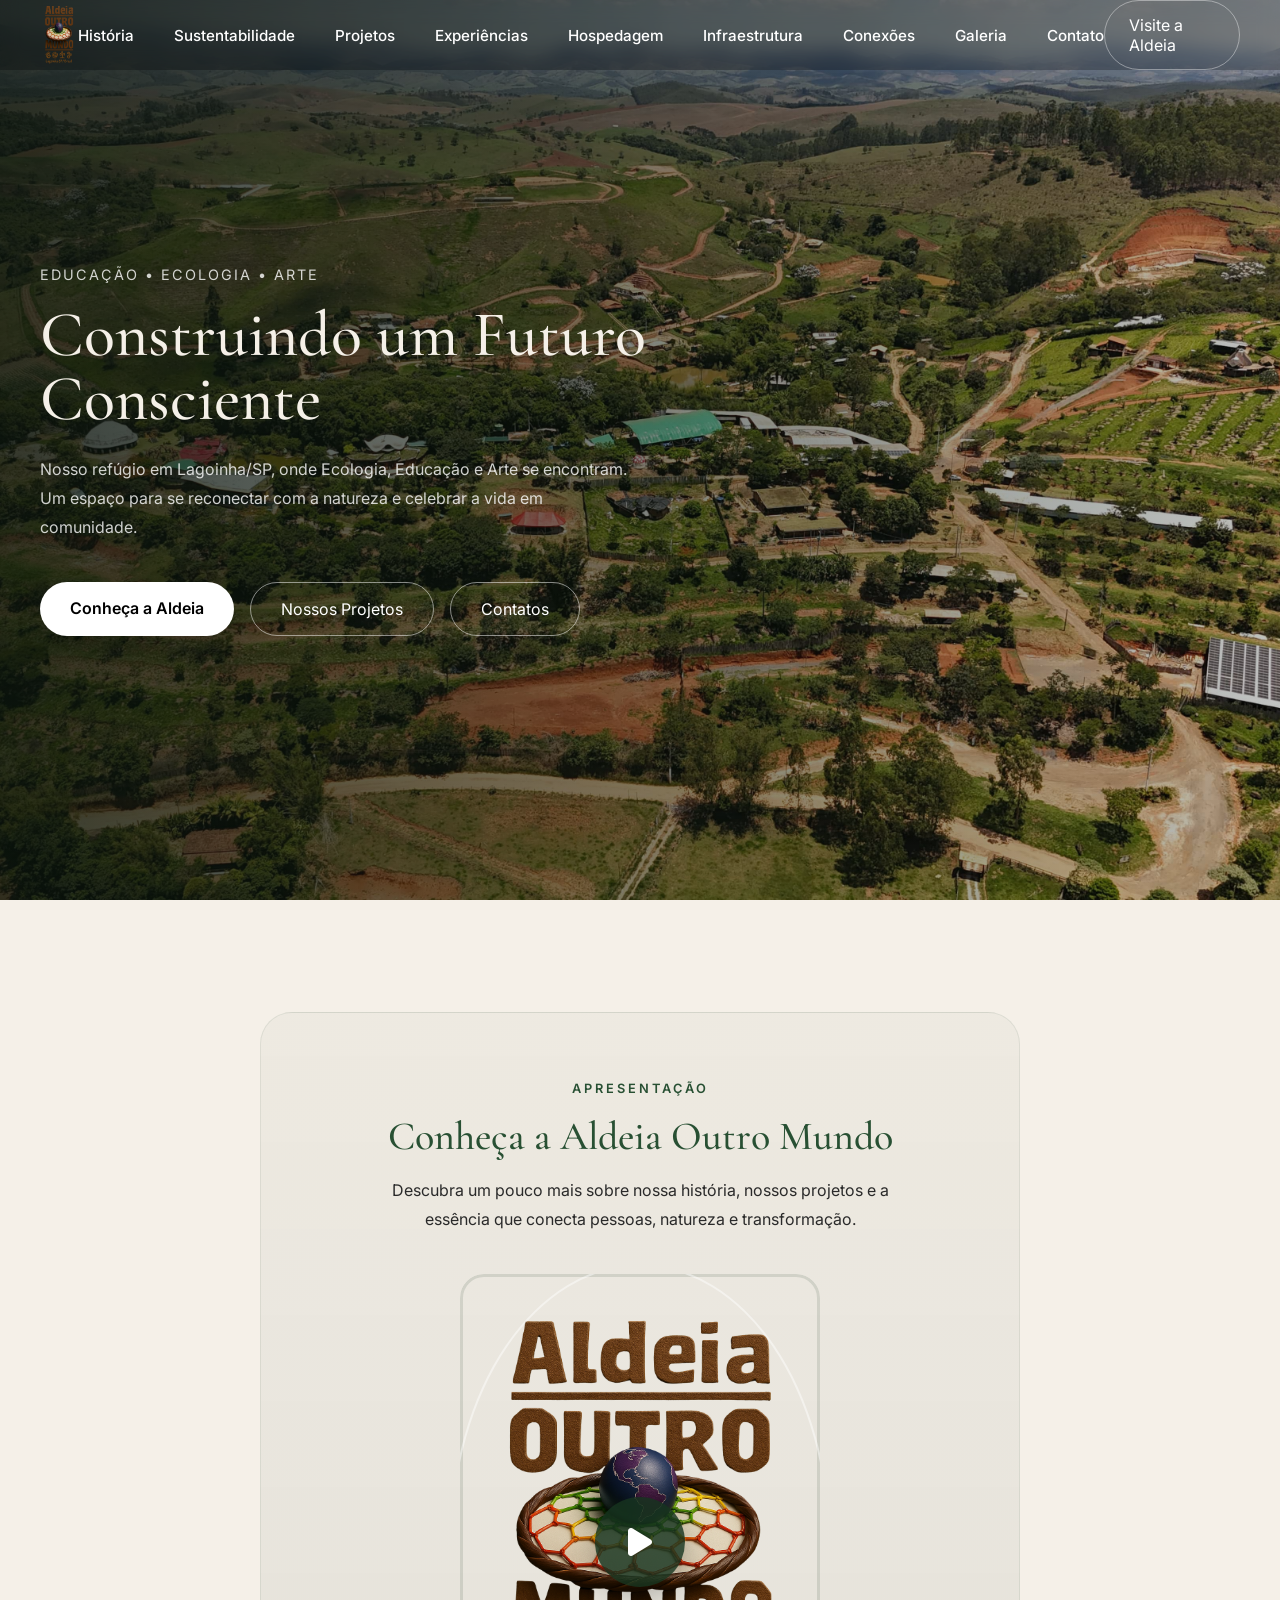
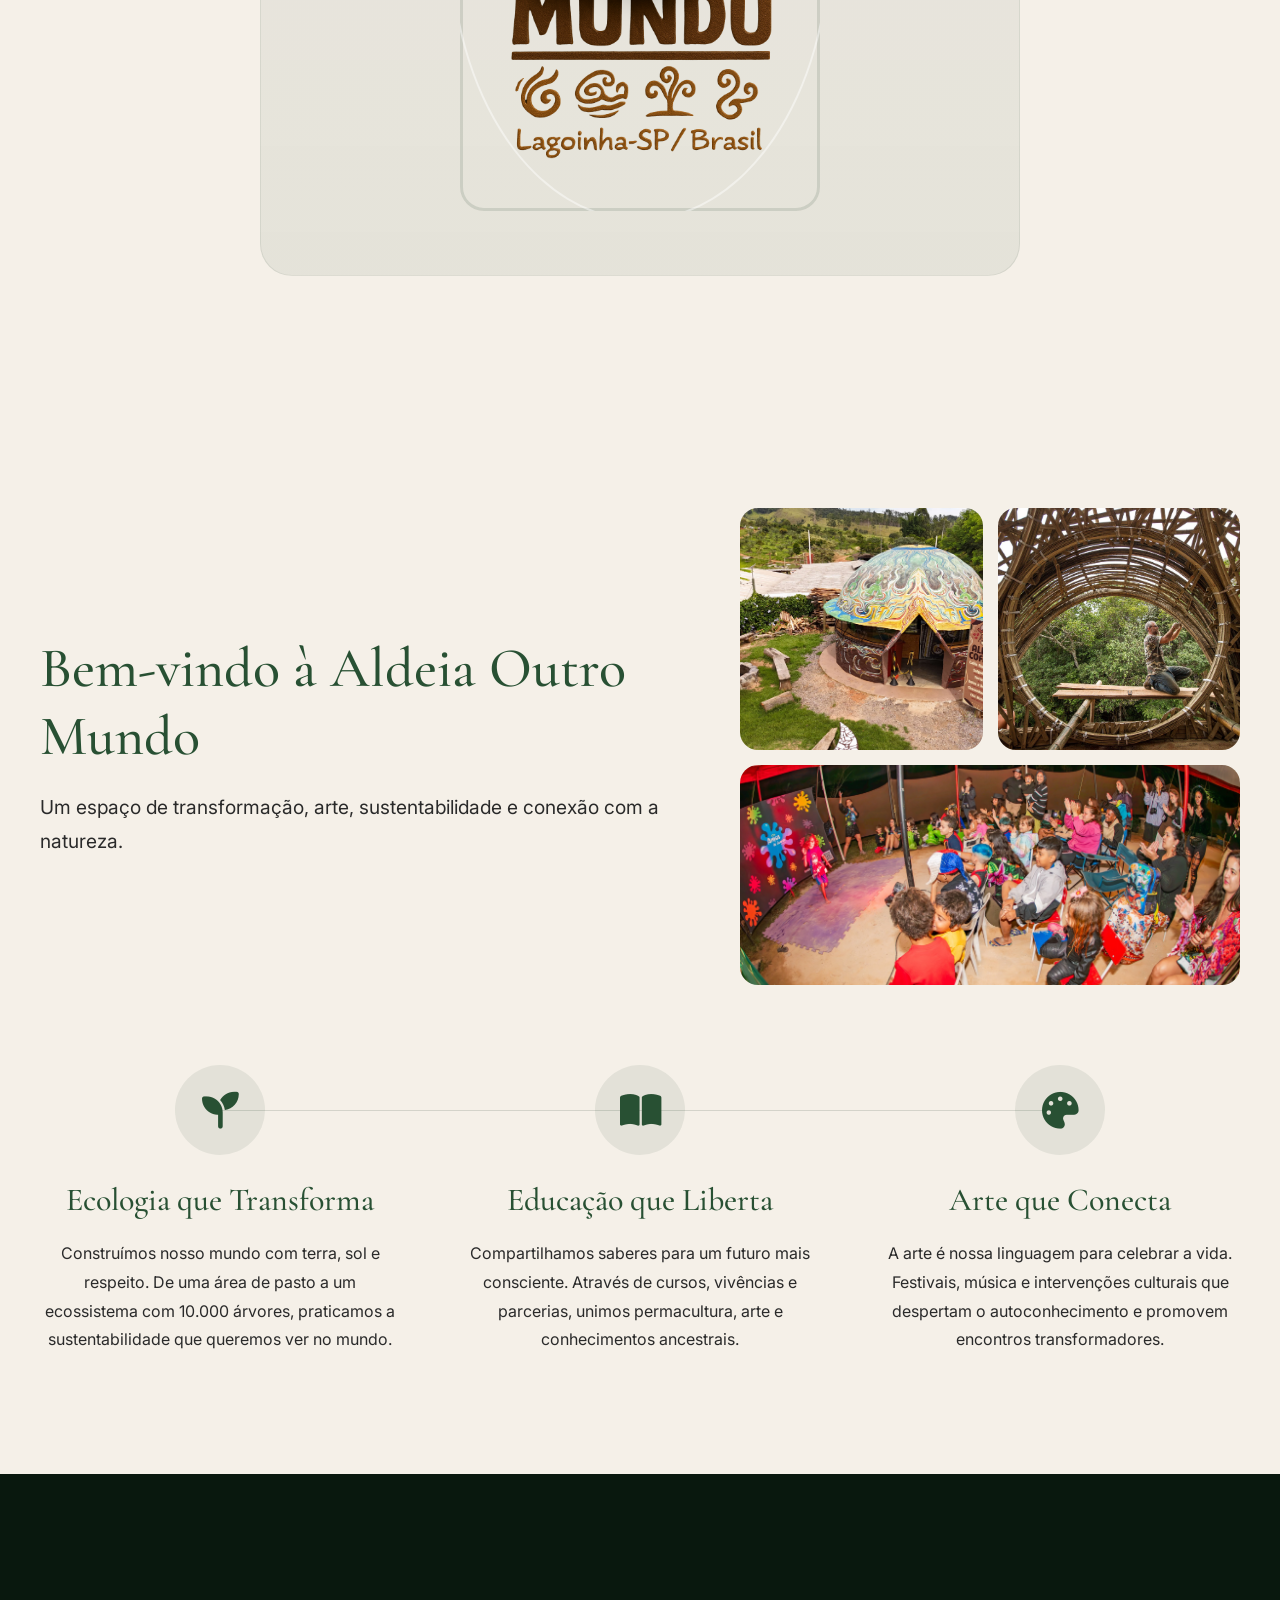
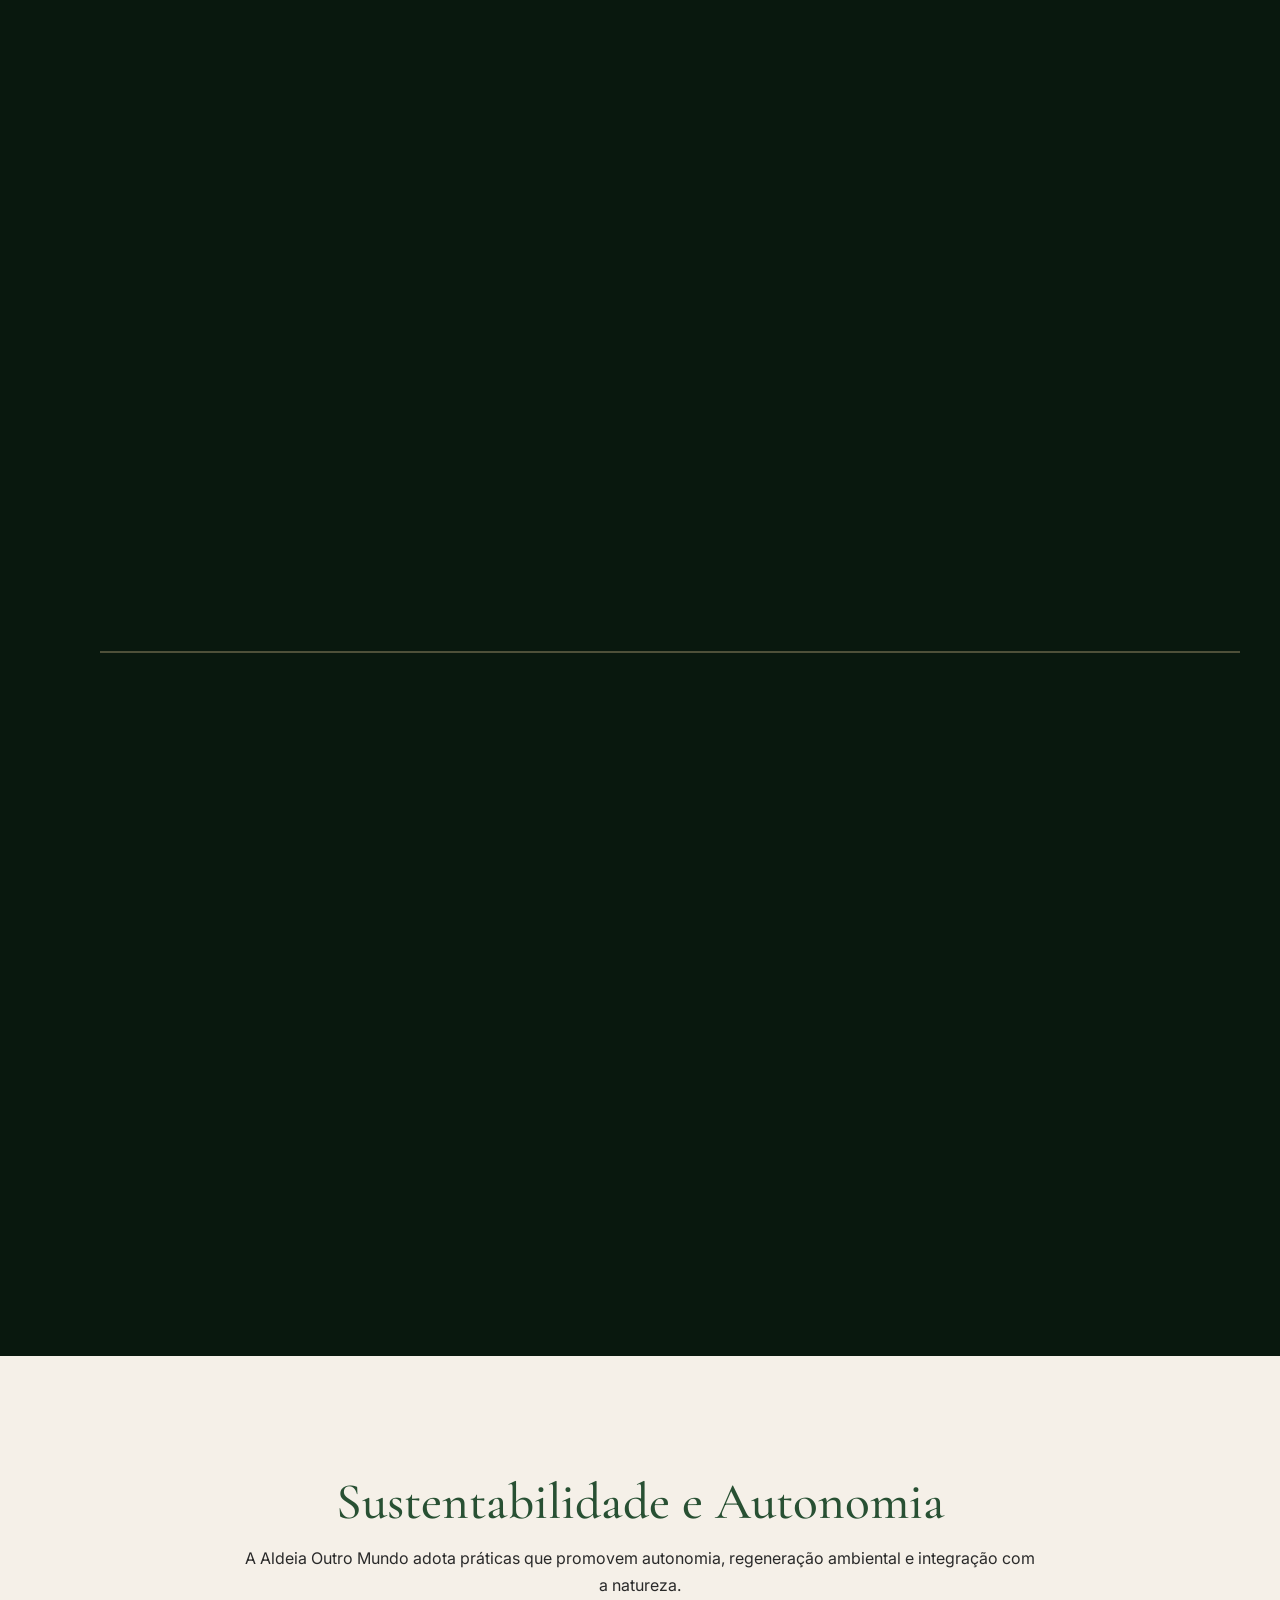
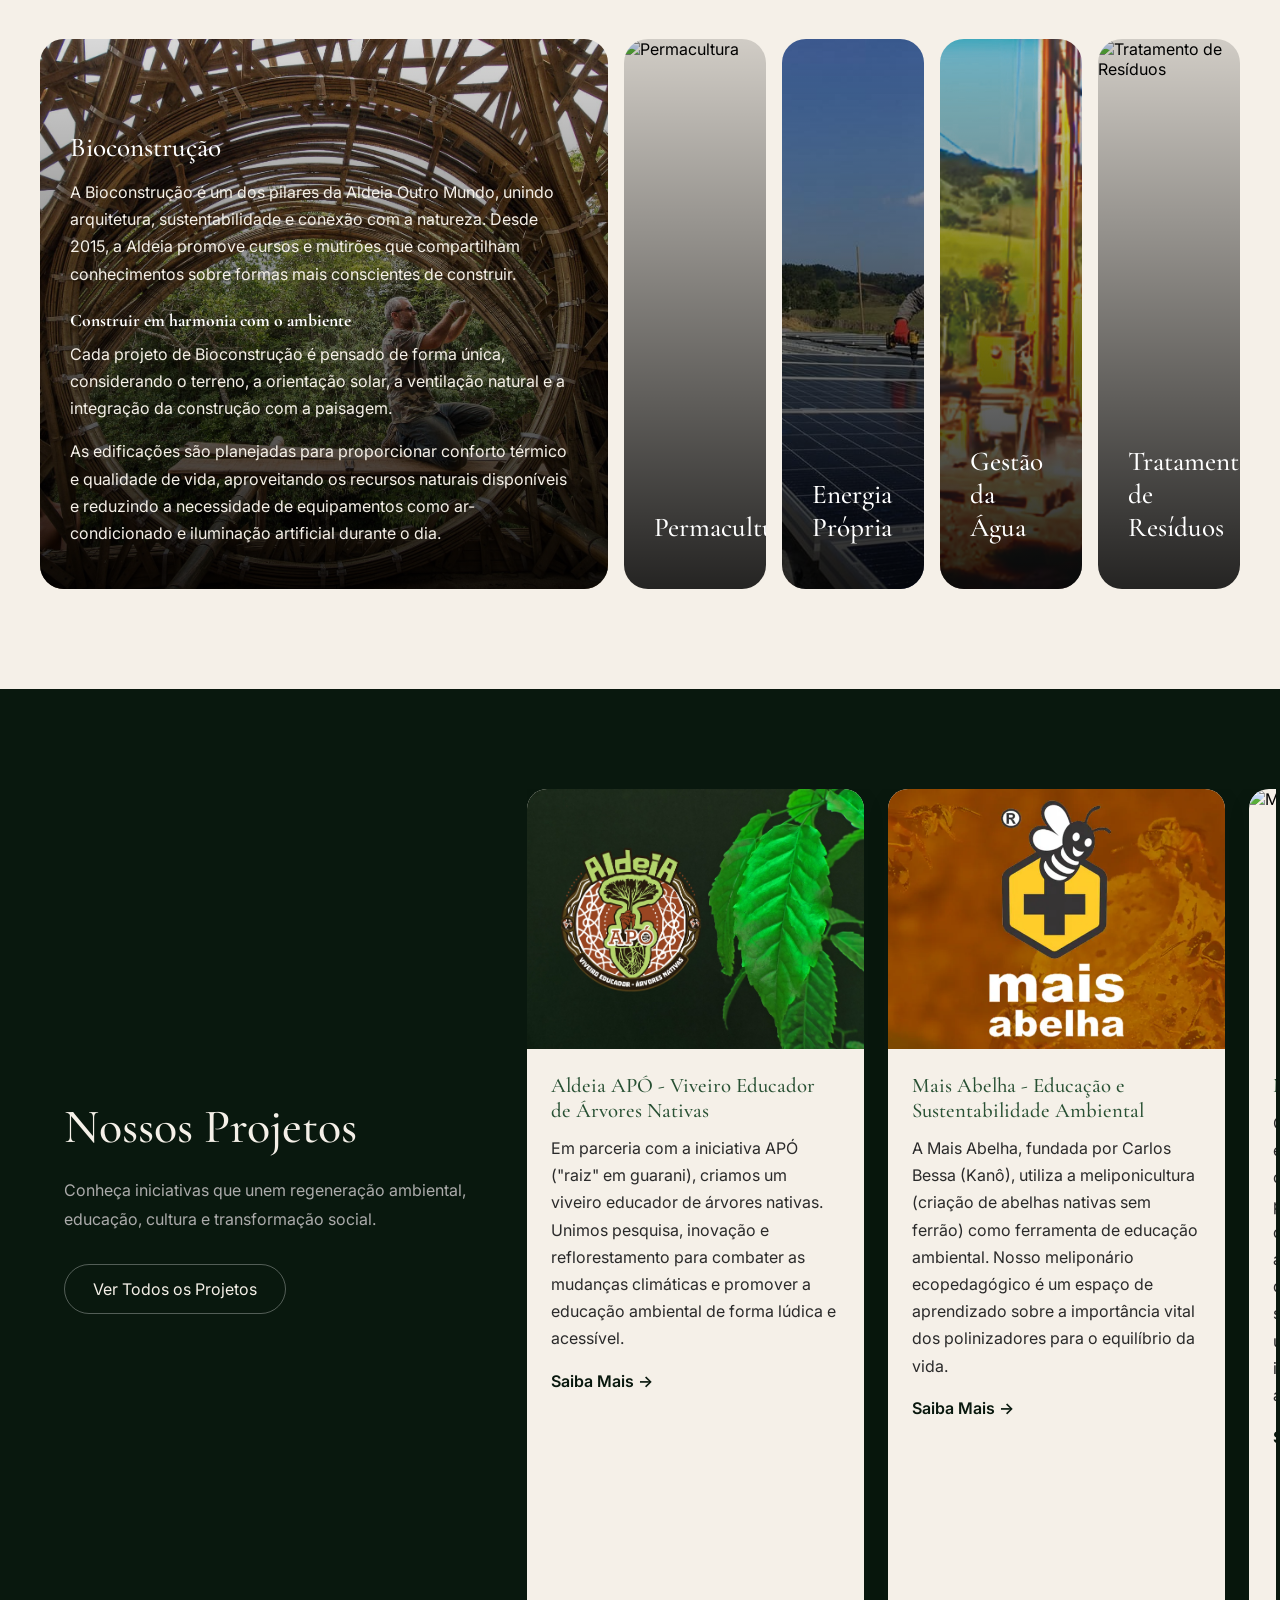
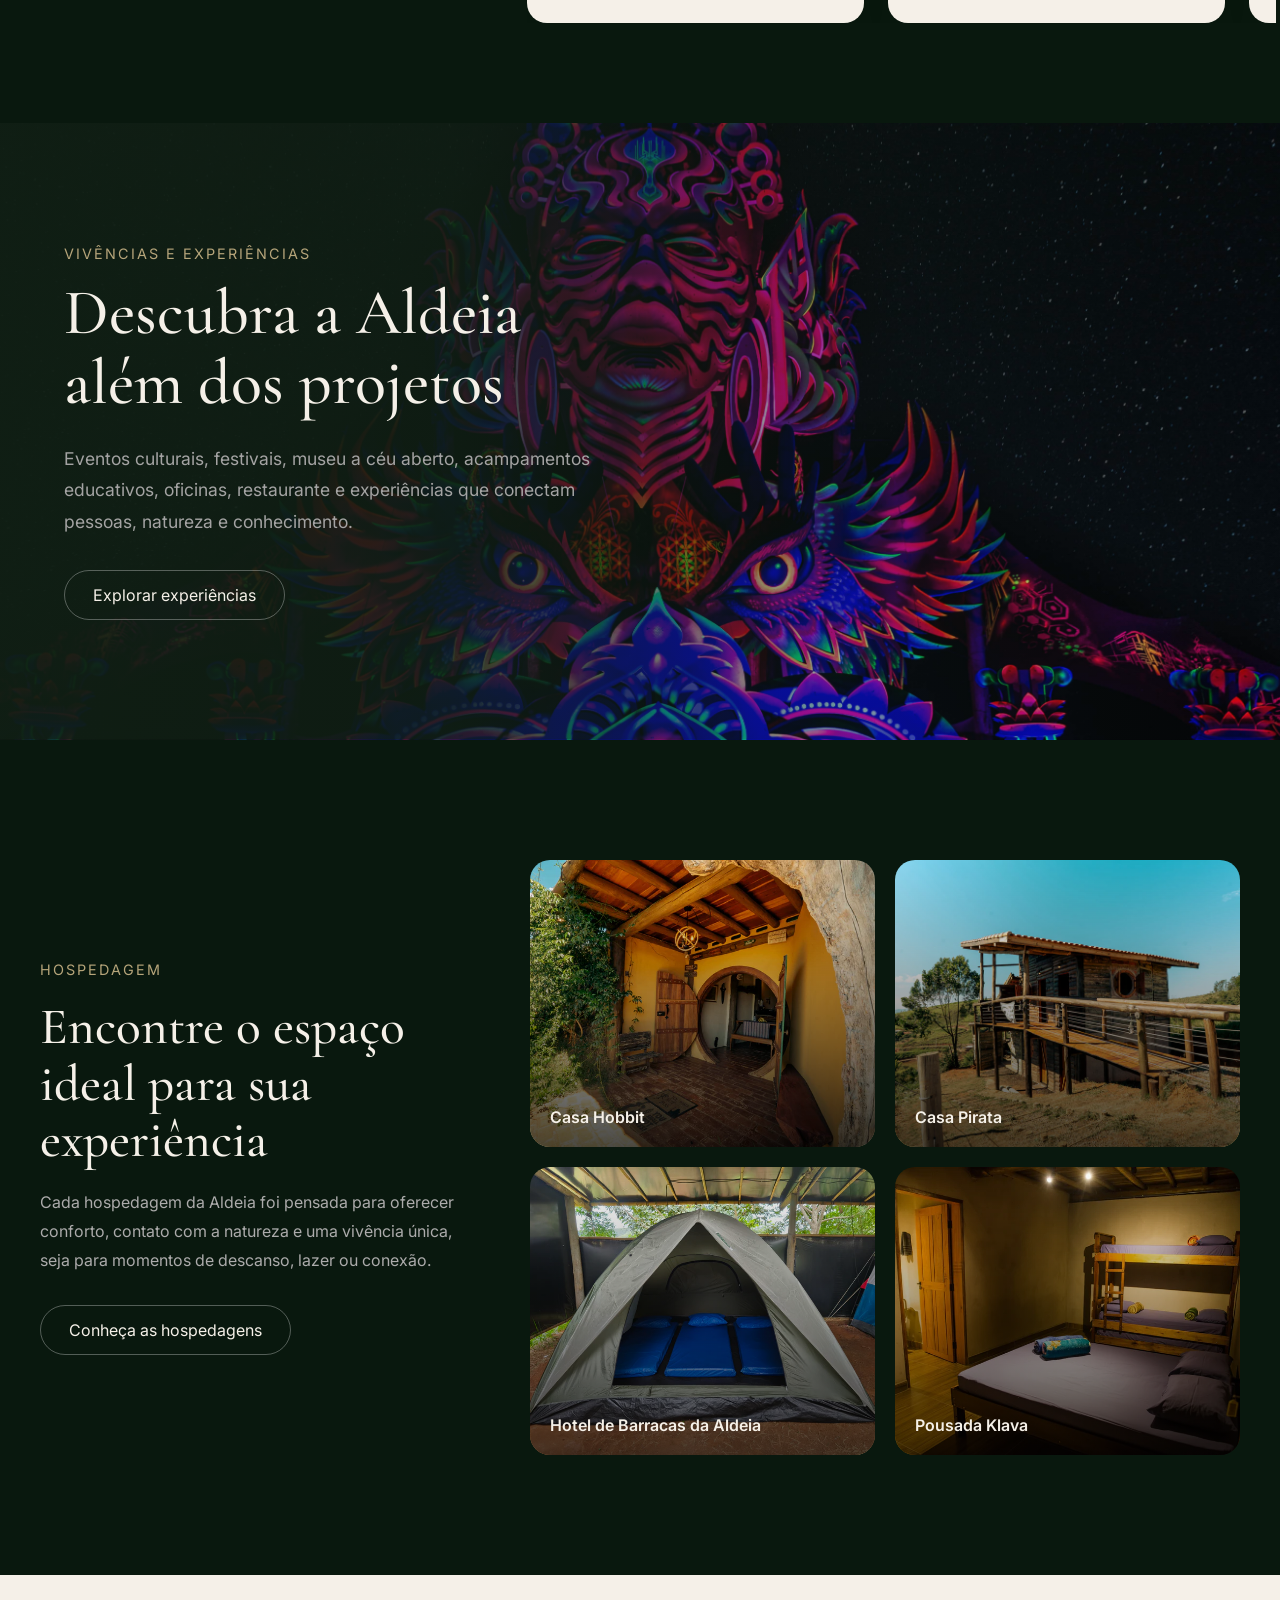
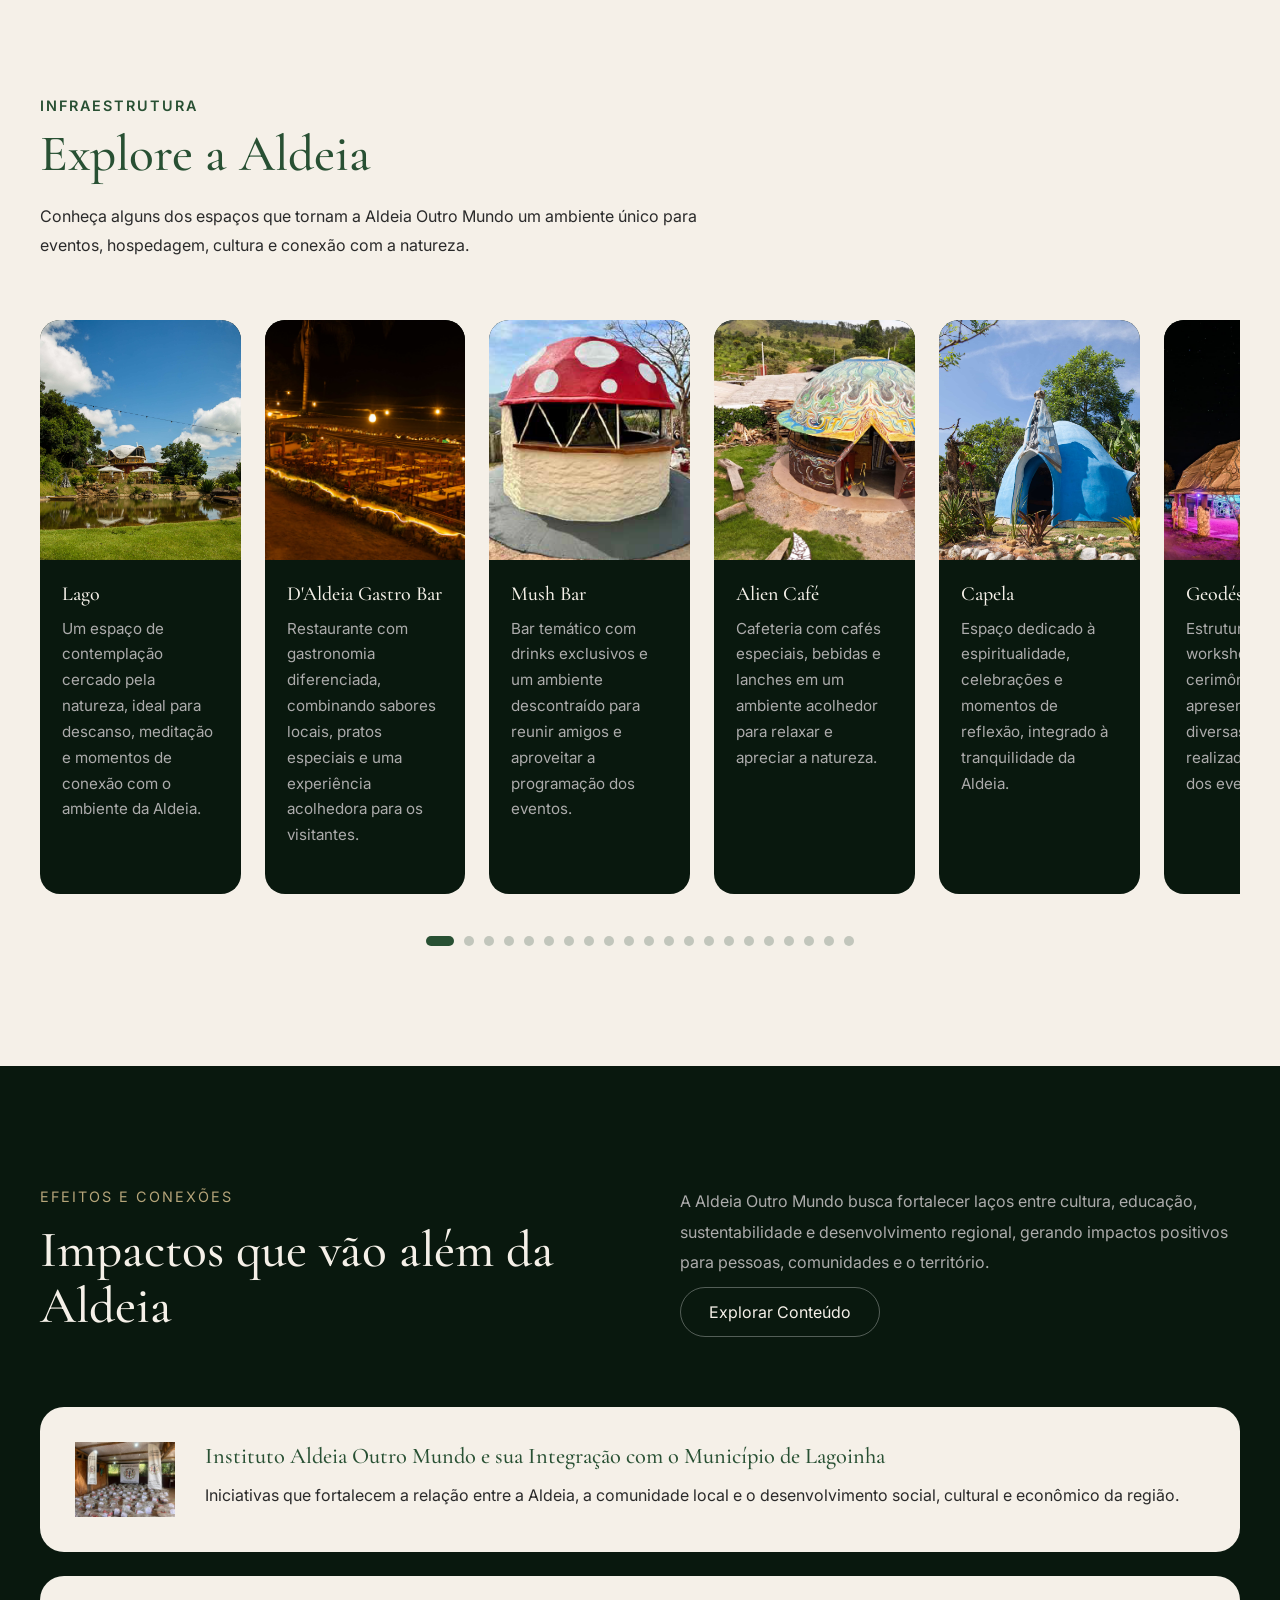
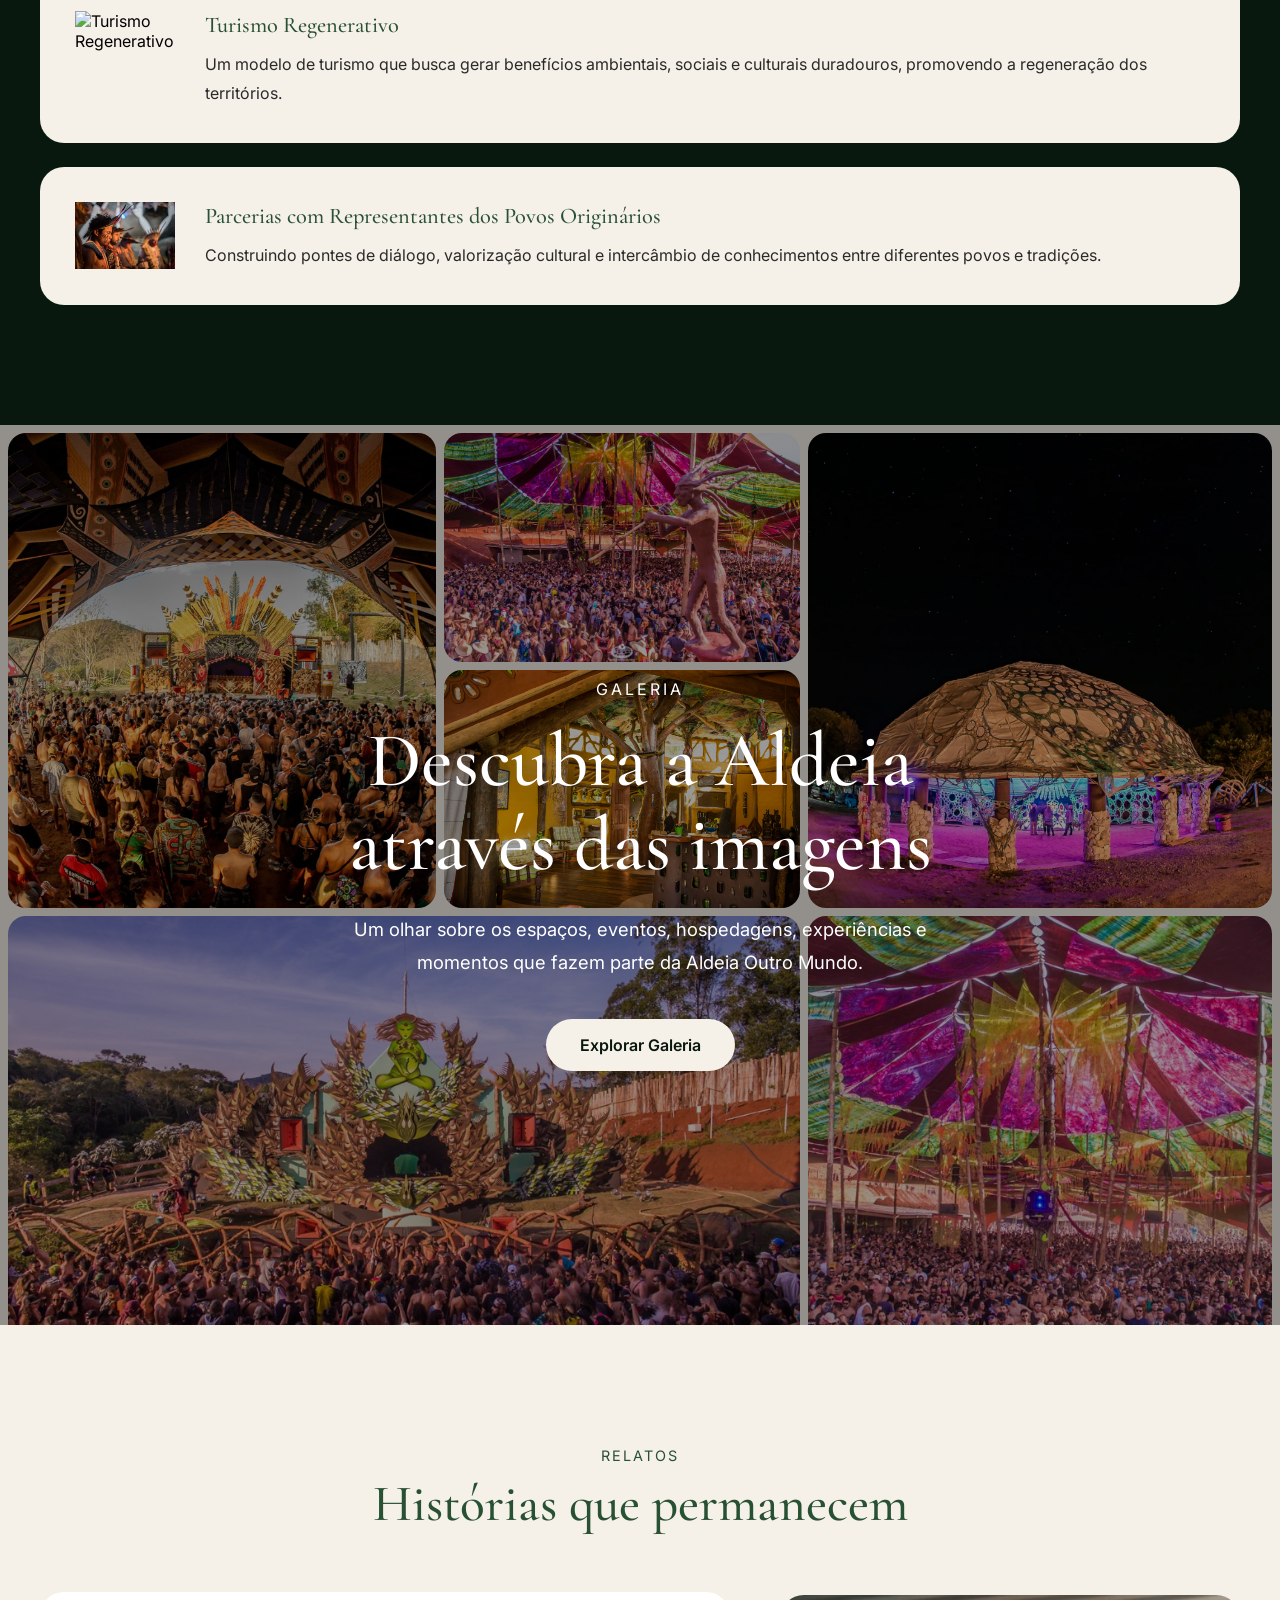
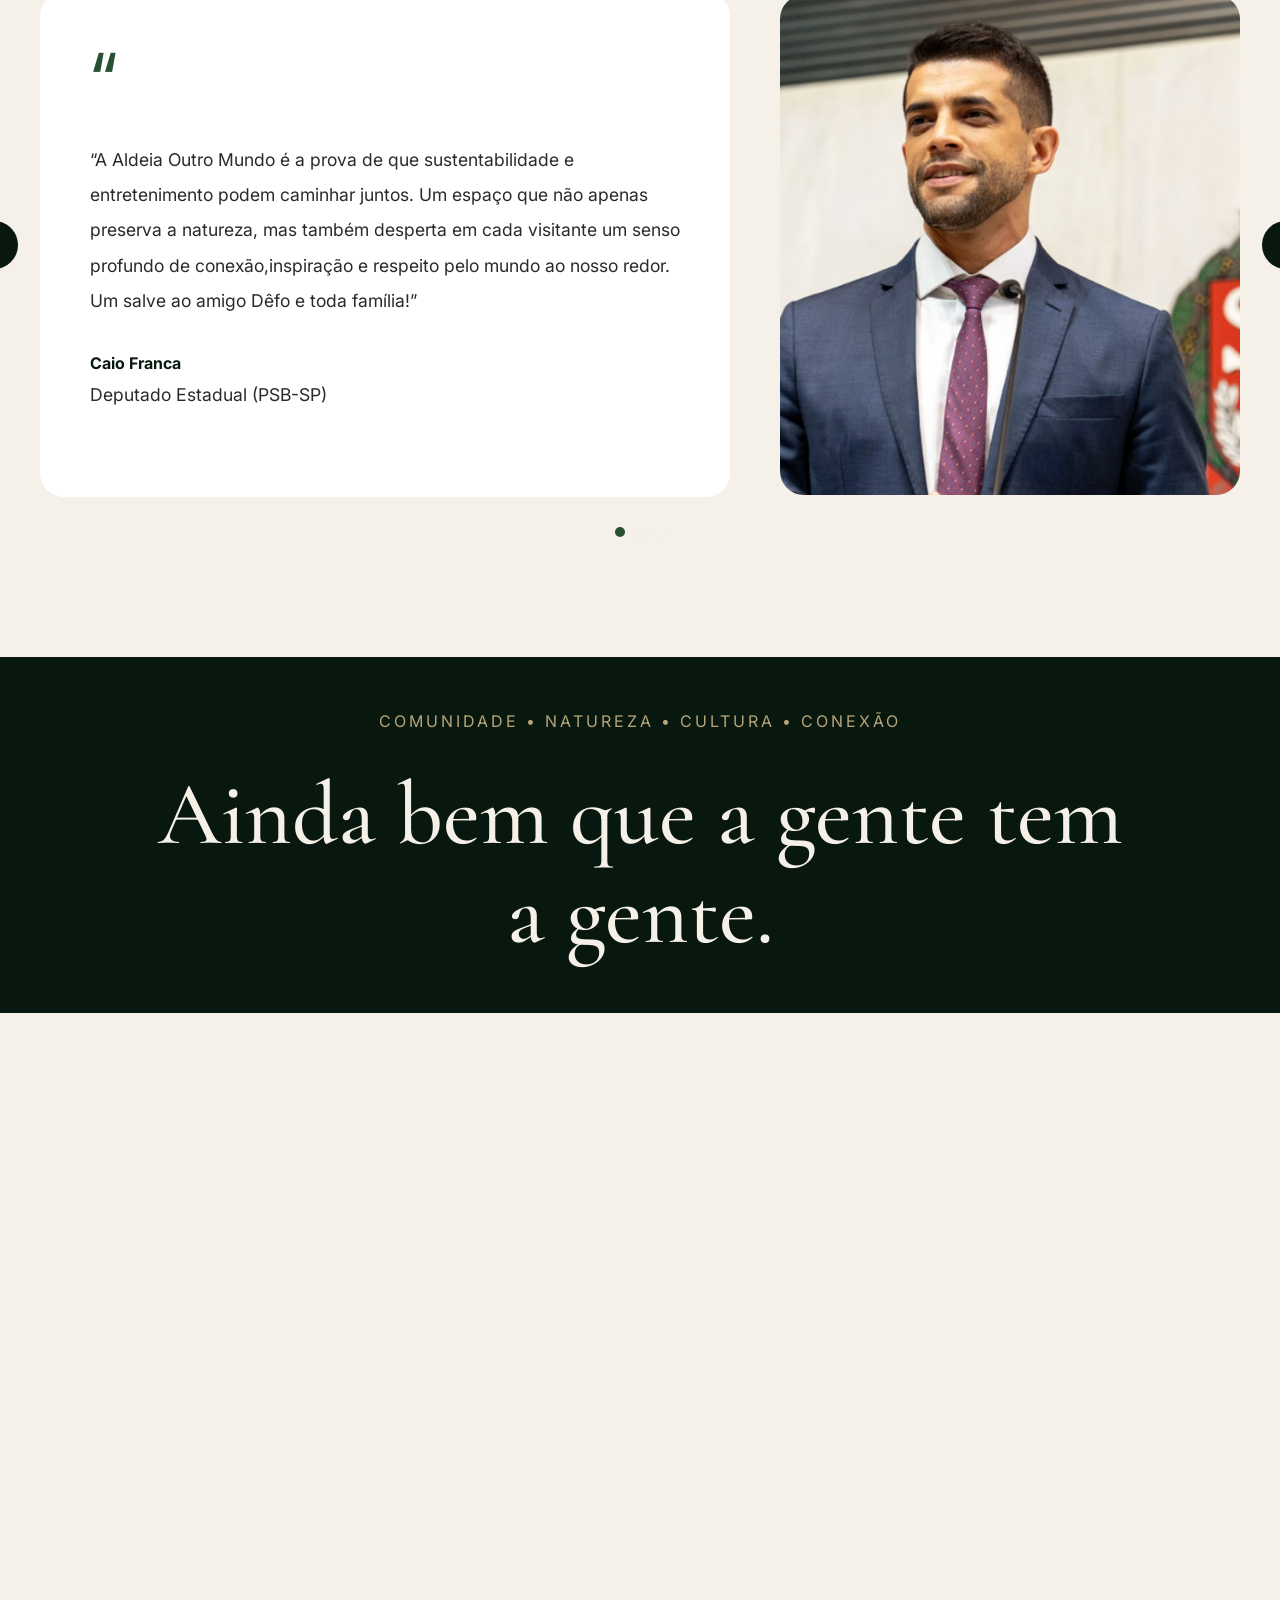
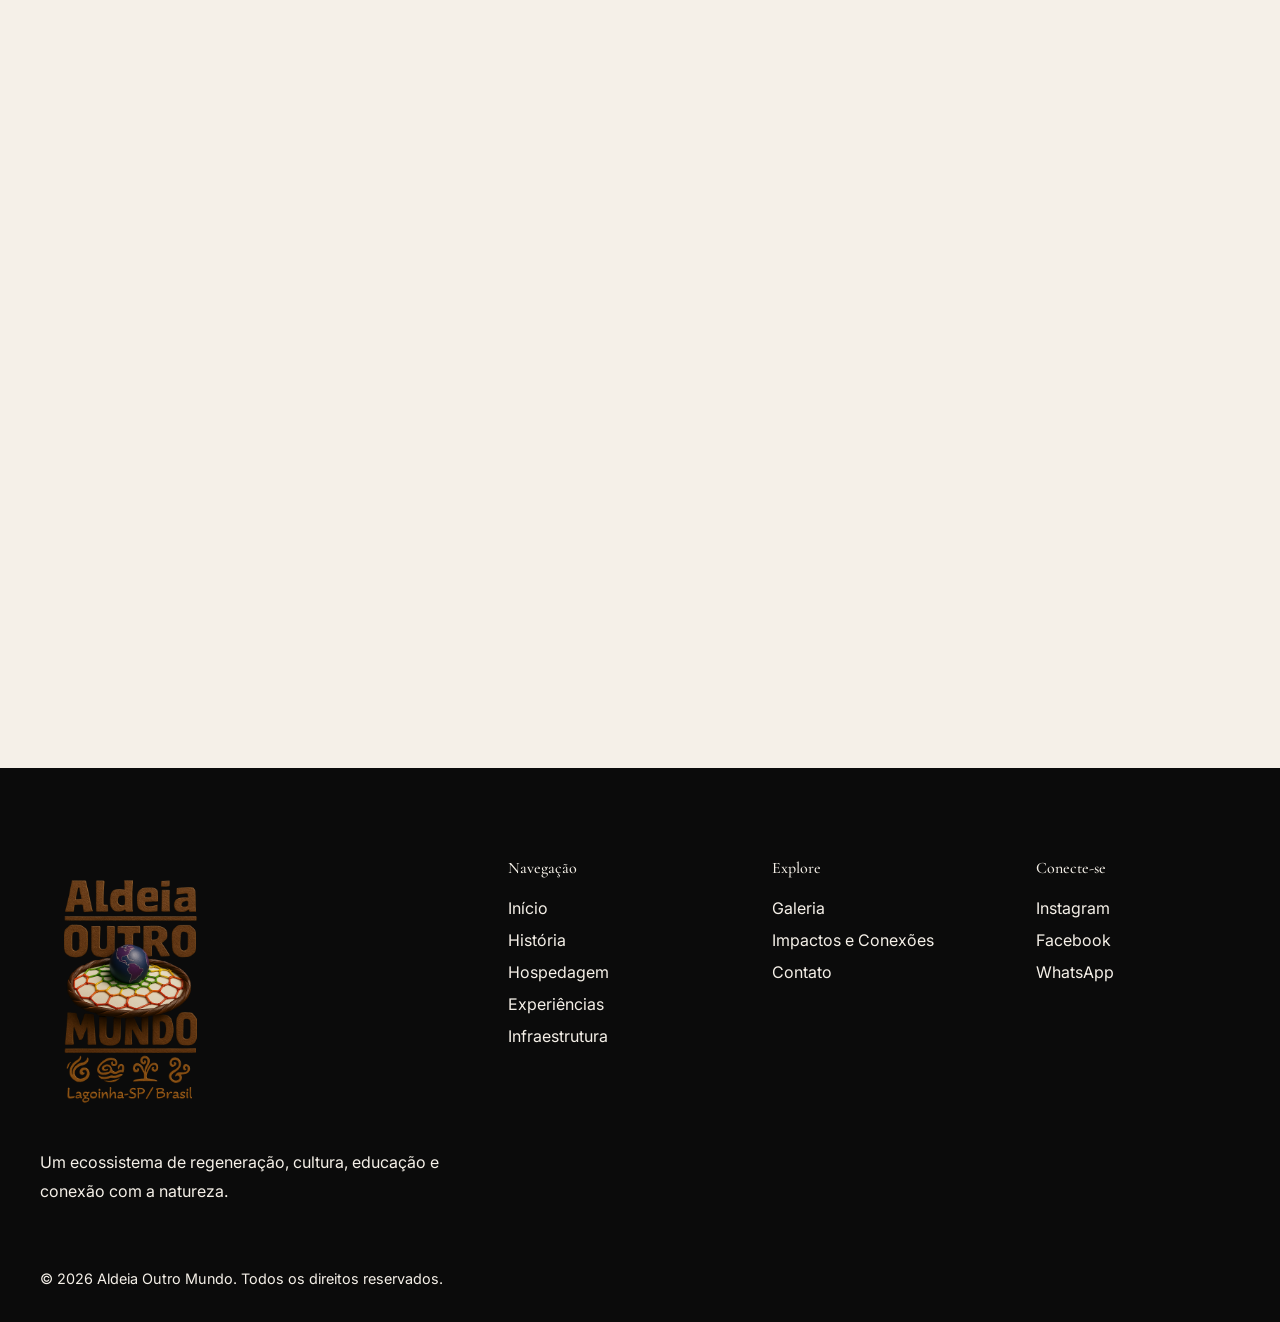
==== index.html @ ce7b4708 "ajuste sustentabilidade" ====
<!doctype html>
<html lang="pt-br">
  <head>
    <meta charset="UTF-8" />
    <meta name="viewport" content="width=device-width, initial-scale=1.0" />

    <title>Aldeia Outro Mundo</title>

    <meta
      name="description"
      content="Conheça a Aldeia Outro Mundo, seus projetos, impacto social e iniciativas voltadas à transformação da comunidade."
    />

    <!-- SEO -->
    <!-- ALTERE para a URL da página -->
    <link
      rel="canonical"
      href="https://juninalv.github.io/Aldeia-Outro-Mundo/"
    />

    <!-- Open Graph (Facebook, WhatsApp, LinkedIn, Discord etc.) -->
    <meta property="og:type" content="website" />
    <meta property="og:locale" content="pt_BR" />
    <meta property="og:site_name" content="Aldeia Outro Mundo" />

    <meta property="og:title" content="Aldeia Outro Mundo" />

    <meta
      property="og:description"
      content="Conheça a Aldeia Outro Mundo, seus projetos, impacto social e iniciativas voltadas à transformação da comunidade."
    />

    <!-- ALTERE para a URL da página -->
    <meta
      property="og:url"
      content="https://juninalv.github.io/Aldeia-Outro-Mundo/"
    />

    <!-- ALTERE para a URL COMPLETA da imagem -->
    <meta
      property="og:image"
      content="https://juninalv.github.io/Aldeia-Outro-Mundo/img/logo.png"
    />

    <meta property="og:image:width" content="1200" />
    <meta property="og:image:height" content="630" />
    <meta property="og:image:alt" content="Aldeia Outro Mundo" />

    <!-- Twitter/X -->
    <meta name="twitter:card" content="summary_large_image" />
    <meta name="twitter:title" content="Aldeia Outro Mundo" />

    <meta
      name="twitter:description"
      content="Conheça a Aldeia Outro Mundo, seus projetos, impacto social e iniciativas voltadas à transformação da comunidade."
    />

    <!-- ALTERE para a URL COMPLETA da imagem -->
    <meta
      name="twitter:image"
      content="https://juninalv.github.io/Aldeia-Outro-Mundo/img/logo.png"
    />

    <link rel="stylesheet" href="./css/style.css" />

    <link rel="preconnect" href="https://fonts.googleapis.com" />
    <link rel="preconnect" href="https://fonts.gstatic.com" crossorigin />

    <link rel="icon" href="./favicon.png" />

    <link
      href="https://fonts.googleapis.com/css2?family=Inter:wght@300;400;500;600;700&family=Cormorant+Garamond:wght@400;500;600;700&display=swap"
      rel="stylesheet"
    />

    <link
      rel="stylesheet"
      href="https://cdnjs.cloudflare.com/ajax/libs/font-awesome/6.7.2/css/all.min.css"
    />
  </head>
  <body>
    <header class="header">
      <div class="container">
        <a href="#" class="logo">
          <img src="./img/logo.png" alt="Aldeia Outro Mundo" />
        </a>

        <nav class="nav" id="nav">
          <ul>
            <li><a href="#historia">História</a></li>
            <li><a href="#sustentabilidade">Sustentabilidade</a></li>
            <li><a href="#projetos">Projetos</a></li>
            <li><a href="#experiencias">Experiências</a></li>
            <li><a href="#hospedagem">Hospedagem</a></li>
            <li><a href="#infraestrutura">Infraestrutura</a></li>
            <li><a href="#conexoes">Conexões</a></li>
            <li><a href="#galeria">Galeria</a></li>
            <li><a href="#contato">Contato</a></li>
          </ul>
        </nav>

        <a
          href="https://api.whatsapp.com/send/?phone=5512996649534&text&type=phone_number&app_absent=0"
          class="btn-header"
          target="_blank"
          rel="noopener noreferrer"
        >
          Visite a Aldeia
        </a>

        <button class="menu-toggle" id="menu-toggle" aria-label="Abrir menu">
          <span></span>
          <span></span>
          <span></span>
        </button>
      </div>
    </header>
    <main id="main-content">
      <section class="hero">
        <div class="hero-overlay"></div>

        <div class="container">
          <div class="hero-content">
            <span class="hero-tag reveal"> Educação • Ecologia • Arte </span>

            <h1 class="reveal">Construindo um Futuro Consciente</h1>

            <p class="reveal">
              Nosso refúgio em Lagoinha/SP, onde Ecologia, Educação e Arte se
              encontram. Um espaço para se reconectar com a natureza e celebrar
              a vida em comunidade.
            </p>

            <div class="hero-buttons reveal">
              <a href="#conheca" class="btn-primary"> Conheça a Aldeia </a>

              <a href="#projetos" class="btn-outline"> Nossos Projetos </a>

              <a href="#contato" class="btn-outline"> Contatos </a>
            </div>
          </div>
        </div>
      </section>
      <div class="video-apresentacao reveal-bottom" id="conheca">
        <div class="video-content">
          <span class="video-subtitle">APRESENTAÇÃO</span>

          <h3>Conheça a Aldeia Outro Mundo</h3>

          <p>
            Descubra um pouco mais sobre nossa história, nossos projetos e a
            essência que conecta pessoas, natureza e transformação.
          </p>

          <div class="video-wrapper">
            <div class="video-card">
              <video preload="metadata" poster="./img/logo.png">
                <source src="./video/bem-vindo.mp4" type="video/mp4" />
                Seu navegador não suporta vídeos.
              </video>

              <div class="play-button">
                <i class="fa-solid fa-play"></i>
              </div>
            </div>
          </div>
        </div>
      </div>
      <section class="proposito" id="aldeia">
        <div class="container">
          <div class="proposito-top">
            <div class="proposito-text">
              <h2>Bem-vindo à Aldeia Outro Mundo</h2>

              <p>
                Um espaço de transformação, arte, sustentabilidade e conexão com
                a natureza.
              </p>
            </div>

            <div class="proposito-images">
              <img
                src="./img/proposito/proposito-et-sol.jpg"
                alt="Et Sol"
                class="img-1"
              />
              <img
                src="./img/proposito/proposito-ecologia.jpg"
                alt="Ecologia"
                class="img-2"
              />
              <img
                src="./img/proposito/proposito-educacao.jpg"
                alt="Educação"
                class="img-3"
              />
            </div>
          </div>

          <div class="pilares">
            <div class="pilar reveal-right">
              <div class="pilar-icon">
                <i class="fa-solid fa-seedling"></i>
              </div>
              <h3>Ecologia que Transforma</h3>

              <p>
                Construímos nosso mundo com terra, sol e respeito. De uma área
                de pasto a um ecossistema com 10.000 árvores, praticamos a
                sustentabilidade que queremos ver no mundo.
              </p>
            </div>

            <div class="pilar reveal-left">
              <div class="pilar-icon">
                <i class="fa-solid fa-book-open"></i>
              </div>
              <h3>Educação que Liberta</h3>

              <p>
                Compartilhamos saberes para um futuro mais consciente. Através
                de cursos, vivências e parcerias, unimos permacultura, arte e
                conhecimentos ancestrais.
              </p>
            </div>

            <div class="pilar reveal-right">
              <div class="pilar-icon">
                <i class="fa-solid fa-palette"></i>
              </div>
              <h3>Arte que Conecta</h3>

              <p>
                A arte é nossa linguagem para celebrar a vida. Festivais, música
                e intervenções culturais que despertam o autoconhecimento e
                promovem encontros transformadores.
              </p>
            </div>
          </div>
        </div>
      </section>
      <section class="historia" id="historia">
        <div class="container">
          <div class="section-header reveal">
            <span>Linha do Tempo </span>
            <h2>Uma transformação construída ao longo das décadas</h2>
            <p>
              Acompanhe nossa evolução ano a ano, desde o primeiro sonho em 2014
              até a celebração de uma década em 2025. Esta linha do tempo conta
              a história de como transformamos um pasto degradado em uma ecovila
              pulsante, destacando nossos principais marcos. Veja o início dos
              cursos de Bioconstrução em 2015, a instalação do nosso primeiro
              sistema de energia solar em 2018, as importantes parcerias de
              reflorestamento firmadas em 2020 e a expansão de nossa
              autossuficiência energética em 2024. Cada ano representa um passo
              firme em direção ao nosso propósito de regeneração.
            </p>
          </div>

          <div class="timeline-container">
            <div class="timeline-track">
              <div class="timeline-item">
                <div class="timeline-image">
                  <img
                    src="./img/historia/linha-do-tempo-2014.jpg"
                    alt="Pasto"
                  />
                </div>

                <div class="timeline-dot"></div>

                <div class="timeline-content">
                  <h3>2014 - O Início de um Sonho Sustentável</h3>
                  <p>
                    Fábio Defourny (Dêfo) e Ivana Klava são motivados pelo sonho
                    de criar um ambiente sustentável para sua filha
                    recém-nascida. Eles escolhem a propriedade de 13,65 hectares
                    em Lagoinha/SP, que na época era uma área desmatada
                    utilizada para pastagem de gado.
                  </p>
                </div>
              </div>

              <div class="timeline-item">
                <div class="timeline-image">
                  <img
                    src="./img/historia/linha-do-tempo-2015.jpg"
                    alt="Construção"
                  />
                </div>

                <div class="timeline-dot"></div>

                <div class="timeline-content">
                  <h3>2015 - Nascimento da Aldeia</h3>
                  <p>
                    Em 27 de Junho nasce oficialmente a Aldeia Outro Mundo e com
                    isso têm início os cursos e mutirões de Bioconstrução na
                    Aldeia.
                  </p>
                </div>
              </div>

              <div class="timeline-item">
                <div class="timeline-image">
                  <img
                    src="./img/historia/linha-do-tempo-2018.jpg"
                    alt="Energia"
                  />
                </div>

                <div class="timeline-dot"></div>

                <div class="timeline-content">
                  <h3>2018 - Energia Renovada</h3>
                  <p>
                    Um sistema de energia solar fotovoltaica foi implantado,
                    reforçando o compromisso com a sustentabilidade e a
                    autossuficiência energética. No telhado da cozinha, foram
                    instalados 100 painéis solares capazes de transformar a luz
                    do sol em eletricidade limpa e renovável, reduzindo
                    significativamente o consumo de energia convencional e a
                    emissão de carbono. Essa iniciativa contribui não apenas
                    para a preservação ambiental, mas também para a eficiência
                    operacional da Aldeia.
                  </p>
                </div>
              </div>

              <div class="timeline-item">
                <div class="timeline-image">
                  <img
                    src="./img/historia/linha-do-tempo-2020.jpg"
                    alt="Lago e Crianças"
                  />
                </div>

                <div class="timeline-dot"></div>

                <div class="timeline-content">
                  <h3>2020 - Renascimento em Tempos Desafiadores</h3>
                  <p>
                    Em meio aos desafios da pandemia, a Aldeia demonstra
                    resiliência e inovação ao transformar seu espaço de eventos
                    na Forneria Restaurante & Pizzaria, iniciando suas
                    atividades com o serviço de delivery. Nesse mesmo período,
                    consolida importantes parcerias voltadas à sustentabilidade:
                    une-se ao programa de pagamento por serviços ambientais da
                    Conexão Mata Atlântica e ao Instituto Inocas para o plantio
                    de 4.000 palmeiras Macaúba, fortalecendo seu compromisso com
                    a regeneração ambiental e o desenvolvimento responsável.
                  </p>
                </div>
              </div>

              <div class="timeline-item">
                <div class="timeline-image">
                  <img
                    src="./img/historia/linha-do-tempo-2024.jpg"
                    alt="Energia"
                  />
                </div>

                <div class="timeline-dot"></div>

                <div class="timeline-content">
                  <h3>2024 - Autossuficiência e Colaboração Sustentável</h3>
                  <p>
                    A Aldeia dá mais um passo rumo à sustentabilidade ao
                    instalar 180 novas placas solares, alcançando uma geração
                    média de 14.000 kWh por mês. Com essa expansão, atinge 120%
                    de energia limpa, tornando-se totalmente autossuficiente e
                    capaz de doar o excedente para a rede. Paralelamente, a
                    Aldeia Outro Mundo fortalece sua atuação socioambiental ao
                    apoiar os projetos Aldeia Apó - Viveiro de Mudas e o Mais
                    Abelha, promovendo a educação ecológica e a preservação do
                    meio ambiente.
                  </p>
                </div>
              </div>

              <div class="timeline-item">
                <div class="timeline-image">
                  <img
                    src="./img/historia/linha-do-tempo-2025.jpg"
                    alt="Aldeia"
                  />
                </div>

                <div class="timeline-dot"></div>

                <div class="timeline-content">
                  <h3>2025 - Uma Década de Transformações e Magia</h3>
                  <p>
                    Durante o evento Mundo de Oz 2025, a Aldeia Outro Mundo
                    inaugura a Pirâmide Terapêutica da Magia Ancestral, um
                    espaço dedicado ao bem-estar, à espiritualidade e à conexão
                    com as energias da natureza. A celebração marca também os 10
                    anos de uma jornada repleta de transformações — de 2015 a
                    2025 — em que a Aldeia se consolidou como um símbolo de
                    sustentabilidade, arte e integração entre pessoas e saberes
                    ancestrais.
                  </p>
                </div>
              </div>
            </div>
          </div>
        </div>
      </section>
      <section class="sustentabilidade" id="sustentabilidade">
        <div class="container">
          <div class="section-header">
            <h2>Sustentabilidade e Autonomia</h2>

            <p>
              A Aldeia Outro Mundo adota práticas que promovem autonomia,
              regeneração ambiental e integração com a natureza.
            </p>
          </div>

          <div class="cards-grid">
            <article
              class="sust-card active"
              data-title="Bioconstrução"
              data-img="./img/bioconstrucao.jpg"
              data-text="Utilizamos técnicas construtivas que respeitam o ambiente, valorizando materiais naturais, conforto térmico e integração com a paisagem."
            >
              <img
                src="./img/sustentabilidade/bioconstrucao.jpg"
                alt="Bioconstrução"
              />

              <div class="overlay"></div>

              <div class="card-content">
                <h3>Bioconstrução</h3>

                <div class="expand-content">
                  <p>
                    A Bioconstrução é um dos pilares da Aldeia Outro Mundo,
                    unindo arquitetura, sustentabilidade e conexão com a
                    natureza. Desde 2015, a Aldeia promove cursos e mutirões que
                    compartilham conhecimentos sobre formas mais conscientes de
                    construir.
                  </p>

                  <h4>Construir em harmonia com o ambiente</h4>

                  <p>
                    Cada projeto de Bioconstrução é pensado de forma única,
                    considerando o terreno, a orientação solar, a ventilação
                    natural e a integração da construção com a paisagem.
                  </p>

                  <p>
                    As edificações são planejadas para proporcionar conforto
                    térmico e qualidade de vida, aproveitando os recursos
                    naturais disponíveis e reduzindo a necessidade de
                    equipamentos como ar-condicionado e iluminação artificial
                    durante o dia.
                  </p>

                  <h4>Materiais naturais e saudáveis</h4>

                  <p>
                    Na Aldeia, são utilizados materiais como terra, palha,
                    madeira e bambu, escolhidos por suas características
                    naturais e baixo impacto ambiental. A terra crua aplicada
                    nas paredes contribui para o equilíbrio térmico, regulando
                    temperatura e umidade dos ambientes.
                  </p>

                  <p>
                    Além do conforto, esses materiais ajudam a criar espaços com
                    melhor qualidade do ar e uma relação mais saudável entre
                    pessoas e construção.
                  </p>

                  <h4>Arquitetura com identidade</h4>

                  <p>
                    As construções da Aldeia possuem formas orgânicas e
                    características únicas, respeitando a personalidade de cada
                    espaço. Geometrias, cores e materiais são escolhidos para
                    criar ambientes integrados à natureza.
                  </p>

                  <h4>Educação e transformação coletiva</h4>

                  <p>
                    Mais do que construir estruturas, a Bioconstrução na Aldeia
                    é uma forma de compartilhar conhecimento. Cursos, vivências
                    e mutirões aproximam pessoas e mostram que é possível criar
                    alternativas mais sustentáveis para a construção civil.
                  </p>

                  <h4>Telhados verdes e soluções ecológicas</h4>

                  <p>
                    Os telhados verdes fazem parte das soluções adotadas,
                    contribuindo para o isolamento térmico, retenção da água da
                    chuva, melhoria da qualidade do ar e incentivo à
                    biodiversidade.
                  </p>

                  <ul>
                    <li>Construções com terra, bambu e materiais naturais</li>
                    <li>Arquitetura bioclimática e conforto térmico</li>
                    <li>Integração entre construção e natureza</li>
                    <li>Cursos e mutirões de aprendizagem coletiva</li>
                    <li>Soluções ecológicas replicáveis</li>
                  </ul>
                </div>
              </div>
            </article>

            <article
              class="sust-card"
              data-title="Permacultura"
              data-img="./img/galeria-3.jpg"
              data-text="Aplicamos princípios da permacultura para criar sistemas produtivos sustentáveis."
            >
              <img
                src="./img/sustentabilidade/permacultura.jpg"
                alt="Permacultura"
              />

              <div class="overlay"></div>

              <div class="card-content">
                <h3>Permacultura</h3>

                <div class="expand-content">
                  <p>
                    A permacultura é uma forma de planejamento sustentável que
                    busca criar sistemas integrados entre pessoas, natureza e
                    recursos, seguindo princípios de cuidado com a Terra,
                    cuidado com as pessoas e compartilhamento justo.
                  </p>

                  <h4>Um sistema em equilíbrio com a natureza</h4>

                  <p>
                    Na Aldeia Outro Mundo, a permacultura orienta as práticas de
                    manejo da terra, produção de alimentos, construções e formas
                    de convivência, buscando regenerar o ambiente e criar maior
                    autonomia.
                  </p>

                  <h4>Manejo da terra e produção sustentável</h4>

                  <p>
                    Através de técnicas como agrofloresta, agricultura orgânica,
                    plantio natural e recuperação do solo, a Aldeia desenvolve
                    sistemas produtivos que respeitam os ciclos da natureza e
                    fortalecem a biodiversidade.
                  </p>

                  <h4>Construções e tecnologias conscientes</h4>

                  <p>
                    Os princípios da permacultura também estão presentes na
                    bioconstrução, no aproveitamento de recursos naturais, no
                    manejo da água e no uso de tecnologias de baixo impacto
                    ambiental.
                  </p>

                  <h4>Educação e transformação coletiva</h4>

                  <p>
                    Mais do que técnicas, a permacultura representa uma mudança
                    de visão. Por meio de cursos, vivências e experiências
                    práticas, a Aldeia compartilha conhecimentos para estimular
                    uma relação mais consciente entre pessoas e ambiente.
                  </p>

                  <ul>
                    <li>Agrofloresta e regeneração do solo</li>
                    <li>Agricultura orgânica e plantio natural</li>
                    <li>Bioconstrução e soluções ecológicas</li>
                    <li>Manejo sustentável da água e dos recursos</li>
                    <li>Educação ambiental e compartilhamento de saberes</li>
                  </ul>
                </div>
              </div>
            </article>

            <article
              class="sust-card"
              data-title="Energia Própria"
              data-img="./img/sustentabilidade.jpg"
              data-text="Soluções renováveis que fortalecem a autonomia energética da aldeia."
            >
              <img
                src="./img/sustentabilidade/energia.jpg"
                alt="Energia Própria"
              />

              <div class="overlay"></div>

              <div class="card-content">
                <h3>Energia Própria</h3>

                <div class="expand-content">
                  <p>
                    A energia solar fotovoltaica representa uma das principais
                    iniciativas sustentáveis da Aldeia Outro Mundo, utilizando
                    uma fonte limpa, renovável e abundante para gerar autonomia
                    energética e reduzir impactos ambientais.
                  </p>

                  <h4>O início da energia limpa</h4>

                  <p>
                    Em 2018, a Aldeia implantou seu primeiro sistema de energia
                    solar fotovoltaica, transformando a luz do sol em
                    eletricidade. Foram instalados 100 painéis solares no
                    telhado da cozinha, capazes de gerar cerca de 5.000 kWh de
                    energia por mês.
                  </p>

                  <h4>Autossuficiência energética</h4>

                  <p>
                    O sistema passou a suprir grande parte da demanda energética
                    da Aldeia, gerando inclusive excedentes que retornam para a
                    rede elétrica e são redistribuídos para outros consumidores.
                  </p>

                  <p>
                    Com a expansão realizada em 2024, foram instaladas mais 180
                    placas solares de 585W, aumentando a capacidade de geração
                    para aproximadamente 14.000 kWh por mês, somando-se aos
                    sistemas já existentes.
                  </p>

                  <h4>Um futuro mais sustentável</h4>

                  <p>
                    Atualmente, a Aldeia alcança cerca de 120% de energia limpa,
                    tornando-se autossuficiente e podendo contribuir com a rede
                    através da geração de energia excedente.
                  </p>

                  <p>
                    Ao longo dos anos de utilização da energia solar, a
                    iniciativa evitou a emissão de aproximadamente 117 toneladas
                    de CO₂, equivalente à absorção de cerca de 3.050 árvores,
                    reforçando o compromisso da Aldeia com a regeneração
                    ambiental.
                  </p>

                  <ul>
                    <li>Fonte de energia limpa e renovável</li>
                    <li>Mais de 280 painéis solares instalados</li>
                    <li>Geração aproximada de 14.000 kWh/mês</li>
                    <li>Autossuficiência energética</li>
                    <li>Redução de emissões de CO₂</li>
                  </ul>
                </div>
              </div>
            </article>

            <article
              class="sust-card"
              data-title="Gestão da Água"
              data-img="./img/galeria-3.jpg"
              data-text="Captação e uso consciente da água para sustentar a vida na aldeia."
            >
              <img src="./img/sustentabilidade/agua.jpg" alt="Gestão da Água" />

              <div class="overlay"></div>

              <div class="card-content">
                <h3>Gestão da Água</h3>

                <div class="expand-content">
                  <p>
                    A Aldeia Outro Mundo entende a água como um recurso
                    essencial para a vida e busca formas responsáveis de
                    captação, armazenamento e reaproveitamento, reduzindo
                    impactos ambientais e fortalecendo sua autonomia.
                  </p>

                  <h4>Captação e armazenamento</h4>

                  <p>
                    A água utilizada na Aldeia é captada através de um poço
                    artesiano com 280 metros de profundidade e armazenada em uma
                    cisterna com capacidade para 160.000 litros.
                  </p>

                  <p>
                    A localização estratégica do sistema permite que a
                    distribuição da água aconteça principalmente por gravidade,
                    reduzindo a necessidade de uso de energia elétrica para
                    bombeamento.
                  </p>

                  <h4>Reaproveitamento da água</h4>

                  <p>
                    Para diminuir o impacto do consumo, a Aldeia utiliza também
                    águas pluviais e água proveniente do lago em atividades como
                    limpeza, banheiros e chuveiros, preservando a água potável
                    para usos essenciais.
                  </p>

                  <h4>Consciência e uso responsável</h4>

                  <p>
                    Além das soluções estruturais, a Aldeia promove ações de
                    conscientização sobre o uso da água. Essas práticas
                    possibilitaram reduzir pela metade o consumo médio por
                    pessoa em comparação à média nacional.
                  </p>

                  <ul>
                    <li>Poço artesiano com 280 metros de profundidade</li>
                    <li>Cisterna com capacidade de 160.000 litros</li>
                    <li>Distribuição natural por gravidade</li>
                    <li>Reaproveitamento de águas pluviais e do lago</li>
                    <li>Redução do consumo através da conscientização</li>
                  </ul>
                </div>
              </div>
            </article>

            <article
              class="sust-card"
              data-title="Tratamento de Resíduos"
              data-img="./img/galeria-2.JPG"
              data-text="Compostagem, reciclagem e reaproveitamento para fechar ciclos naturais."
            >
              <img
                src="./img/sustentabilidade/residuos.jpg"
                alt="Tratamento de Resíduos"
              />

              <div class="overlay"></div>

              <div class="card-content">
                <h3>Tratamento de Resíduos</h3>

                <div class="expand-content">
                  <p>
                    Na Aldeia Outro Mundo, o tratamento de resíduos faz parte de
                    um sistema de autonomia e regeneração ambiental, buscando
                    reduzir impactos e transformar resíduos em recursos.
                  </p>

                  <h4>Compostagem e reciclagem</h4>

                  <p>
                    Os resíduos orgânicos provenientes dos alimentos são
                    separados e encaminhados para uma grande composteira, onde
                    passam por um processo natural de transformação em composto
                    utilizado como adubo na horta.
                  </p>

                  <p>
                    Materiais recicláveis como metais, plásticos e papelão são
                    destinados para empresas especializadas, enquanto os
                    resíduos comuns representam apenas uma pequena parcela do
                    total gerado.
                  </p>

                  <h4>Reaproveitamento e conscientização</h4>

                  <p>
                    A Aldeia também promove o reaproveitamento de materiais,
                    como a utilização de garrafas de vidro em técnicas de
                    bioconstrução, além de oficinas e vivências que incentivam
                    uma relação mais consciente com os resíduos.
                  </p>

                  <h4>Tratamento ecológico de efluentes</h4>

                  <p>
                    As estruturas da Aldeia foram planejadas para separar águas
                    cinzas e águas escuras. As águas cinzas passam por filtros
                    biológicos, enquanto as águas escuras recebem tratamento
                    através de bacias de evapotranspiração, conhecidas como
                    fossas de bananeira.
                  </p>

                  <h4>Ciclos naturais fechados</h4>

                  <p>
                    Essas soluções utilizam princípios de biorremediação e
                    evapotranspiração, devolvendo a água à natureza em forma de
                    vapor através das folhas das bananeiras e transformando
                    resíduos orgânicos em nutrientes para o solo.
                  </p>

                  <ul>
                    <li>Compostagem de resíduos orgânicos</li>
                    <li>Reciclagem e separação de materiais</li>
                    <li>Reutilização de resíduos na bioconstrução</li>
                    <li>Tratamento ecológico de efluentes</li>
                    <li>Redução de impactos ambientais</li>
                  </ul>
                </div>
              </div>
            </article>
          </div>
        </div>
      </section>
      <section class="projetos" id="projetos">
        <div class="projetos-info">
          <h2>Nossos Projetos</h2>

          <p>
            Conheça iniciativas que unem regeneração ambiental, educação,
            cultura e transformação social.
          </p>

          <a href="projetos.html" class="btn-principal">
            Ver Todos os Projetos
          </a>
        </div>

        <div class="projetos-container">
          <div class="projetos-grid">
            <article class="projeto-card">
              <div class="projeto-imagem">
                <picture>
                  <source
                    media="(max-width: 768px)"
                    srcset="./img/projetos/apo-home-mobile.jpeg"
                  />

                  <img
                    src="./img/projetos/apo-home-desktop.jpeg"
                    alt="Aldeia Apó"
                  />
                </picture>
              </div>

              <div class="projeto-info-card">
                <h3>Aldeia APÓ - Viveiro Educador de Árvores Nativas</h3>
                <p>
                  Em parceria com a iniciativa APÓ ("raiz" em guarani), criamos
                  um viveiro educador de árvores nativas. Unimos pesquisa,
                  inovação e reflorestamento para combater as mudanças
                  climáticas e promover a educação ambiental de forma lúdica e
                  acessível.
                </p>
                <a href="projetos.html#apo">Saiba Mais →</a>
              </div>
            </article>

            <article class="projeto-card">
              <div class="projeto-imagem">
                <img src="./img/projetos/mais-abelha.png" alt="Mais Abelha" />
              </div>

              <div class="projeto-info-card">
                <h3>Mais Abelha - Educação e Sustentabilidade Ambiental</h3>
                <p>
                  A Mais Abelha, fundada por Carlos Bessa (Kanô), utiliza a
                  meliponicultura (criação de abelhas nativas sem ferrão) como
                  ferramenta de educação ambiental. Nosso meliponário
                  ecopedagógico é um espaço de aprendizado sobre a importância
                  vital dos polinizadores para o equilíbrio da vida.
                </p>
                <a href="projetos.html#abelha">Saiba Mais →</a>
              </div>
            </article>

            <article class="projeto-card">
              <div class="projeto-imagem">
                <img src="./img/projetos/meliponario.jpg" alt="Meliponáro" />
              </div>

              <div class="projeto-info-card">
                <h3>Meliponário Ecopedagógico</h3>
                <p>
                  O meliponário ecopedagógico é um espaço educador ambientalista
                  construído na Aldeia Outro Mundo em parceria com a Mais Abelha
                  com objetivo de proporcionar um ambiente apropriado para o
                  desenvolvimento de atividades educadoras em prol da
                  sustentabilidade ambiental através da utilização didática das
                  abelhas indígenas sem ferrão e suas relações ambientais.
                </p>
                <a href="projetos.html#meliponario">Saiba Mais →</a>
              </div>
            </article>

            <article class="projeto-card">
              <div class="projeto-imagem">
                <img
                  src="./img/projetos/reflorestamento.jpg"
                  alt="Reflorestamento"
                />
              </div>

              <div class="projeto-info-card">
                <h3>Reflorestamento</h3>
                <p>
                  A Aldeia Outro Mundo, em suas intervenções ecológicas,
                  compromete-se a beneficiar não só seus espaços, mas também o
                  entorno, já são mais de 10 mil mudas nativas plantadas e pelo
                  menos 6 minas d’água beneficiadas com aumento de seu volume.
                </p>
                <a href="projetos.html#reflorestamento">Saiba Mais →</a>
              </div>
            </article>

            <article class="projeto-card">
              <div class="projeto-imagem">
                <img
                  src="./img/projetos/maple-bear/maple-bear.jpg"
                  alt="Pedagógico"
                />
              </div>

              <div class="projeto-info-card">
                <h3>Expedição Aldeia Outro Mundo Receptivo Escolar</h3>
                <p>
                  Educação Ambiental • Ecopedagogia • Recreação • Vivências na
                  Natureza • Estudo do Meio
                </p>
                <p>
                  Vivencie com sua escola uma experiência educativa imersiva,
                  onde a natureza se transforma em sala de aula e cada atividade
                  inspira curiosidade, cooperação e protagonismo. Unindo
                  Educação Ambiental, Ecopedagogia, Recreação e Estudo do Meio,
                  proporcionamos vivências que conectam teoria e prática,
                  desenvolvem competências essenciais e tornam a aprendizagem
                  significativa, divertida e inesquecível.
                </p>
                <a href="projetos.html#visitas">Saiba Mais →</a>
              </div>
            </article>
          </div>

          <div class="slider-dots"></div>
        </div>
      </section>
      <section class="vivencias" id="experiencias">
        <div class="vivencias-overlay"></div>

        <div class="container">
          <div class="vivencias-content">
            <span class="tag">Vivências e Experiências</span>

            <h2>Descubra a Aldeia além dos projetos</h2>

            <p>
              Eventos culturais, festivais, museu a céu aberto, acampamentos
              educativos, oficinas, restaurante e experiências que conectam
              pessoas, natureza e conhecimento.
            </p>

            <a class="btn-principal" href="vivencias.html">
              Explorar experiências
            </a>
          </div>
        </div>
      </section>
      <section class="hospedagem-opcoes" id="hospedagem">
        <div class="container">
          <div class="hospedagem-grid">
            <div class="hospedagem-info">
              <span>Hospedagem</span>

              <h2>Encontre o espaço ideal para sua experiência</h2>

              <p>
                Cada hospedagem da Aldeia foi pensada para oferecer conforto,
                contato com a natureza e uma vivência única, seja para momentos
                de descanso, lazer ou conexão.
              </p>

              <a
                href="https://aldeiabooking.com.br/"
                class="btn-principal"
                target="_blank"
              >
                Conheça as hospedagens
              </a>
            </div>

            <div class="hospedagem-cards">
              <a href="#hospedagem" class="hosp-card">
                <img src="./img/hospedagem/hospedagem-1" alt="Casa Hobbit" />
                <span>Casa Hobbit</span>
              </a>

              <a href="#hospedagem" class="hosp-card">
                <img src="./img/hospedagem/hospedagem-2" alt="Casa Pirata" />
                <span>Casa Pirata</span>
              </a>

              <a href="#hospedagem" class="hosp-card">
                <img
                  src="./img/hospedagem/hospedagem-3"
                  alt="Hotel de Barracas da Aldeia"
                />
                <span>Hotel de Barracas da Aldeia</span>
              </a>

              <a href="#hospedagem" class="hosp-card">
                <img src="./img/hospedagem/hospedagem-4" alt="Pousada Klava" />
                <span>Pousada Klava </span>
              </a>
            </div>
          </div>
        </div>
      </section>
      <section class="explore-aldeia" id="infraestrutura">
        <div class="container">
          <div class="explore-header">
            <span>Infraestrutura</span>

            <h2>Explore a Aldeia</h2>

            <p>
              Conheça alguns dos espaços que tornam a Aldeia Outro Mundo um
              ambiente único para eventos, hospedagem, cultura e conexão com a
              natureza.
            </p>
          </div>

          <div class="explore-grid">
            <div class="explore-card">
              <img src="./img/infraestrutura/lago.jpg" alt="Lago" />

              <div class="card-info">
                <h3>Lago</h3>

                <p>
                  Um espaço de contemplação cercado pela natureza, ideal para
                  descanso, meditação e momentos de conexão com o ambiente da
                  Aldeia.
                </p>
              </div>
            </div>

            <div class="explore-card">
              <img
                src="./img/infraestrutura/gastro-bar.jpg"
                alt="D'Aldeia Gastro Bar"
              />

              <div class="card-info">
                <h3>D'Aldeia Gastro Bar</h3>

                <p>
                  Restaurante com gastronomia diferenciada, combinando sabores
                  locais, pratos especiais e uma experiência acolhedora para os
                  visitantes.
                </p>
              </div>
            </div>

            <div class="explore-card">
              <img src="./img/infraestrutura/mush-bar.png" alt="Mush Bar" />

              <div class="card-info">
                <h3>Mush Bar</h3>

                <p>
                  Bar temático com drinks exclusivos e um ambiente descontraído
                  para reunir amigos e aproveitar a programação dos eventos.
                </p>
              </div>
            </div>

            <div class="explore-card">
              <img src="./img/infraestrutura/alien-cafe.jpg" alt="Alien Café" />

              <div class="card-info">
                <h3>Alien Café</h3>

                <p>
                  Cafeteria com cafés especiais, bebidas e lanches em um
                  ambiente acolhedor para relaxar e apreciar a natureza.
                </p>
              </div>
            </div>

            <div class="explore-card">
              <img src="./img/infraestrutura/nossa-senhora.jpg" alt="Capela" />

              <div class="card-info">
                <h3>Capela</h3>

                <p>
                  Espaço dedicado à espiritualidade, celebrações e momentos de
                  reflexão, integrado à tranquilidade da Aldeia.
                </p>
              </div>
            </div>

            <div class="explore-card">
              <img src="./img/infraestrutura/geodesia.jpg" alt="Geodésica" />

              <div class="card-info">
                <h3>Geodésica</h3>

                <p>
                  Estrutura versátil para workshops, cerimônias, apresentações e
                  diversas atividades realizadas ao longo dos eventos.
                </p>
              </div>
            </div>

            <div class="explore-card">
              <img src="./img/infraestrutura/aldeia-fit.jpg" alt="Aldeia Fit" />

              <div class="card-info">
                <h3>Aldeia Fit</h3>

                <p>
                  Um espaço dedicado à alimentação saudável, com açaís, sucos,
                  lanches naturais e vitaminas proteicas para renovar as
                  energias.
                </p>
              </div>
            </div>

            <div class="explore-card">
              <img src="./img/infraestrutura/infopoint.jpg" alt="Info Point" />

              <div class="card-info">
                <h3>Info Point</h3>

                <p>
                  Ponto de apoio aos visitantes, com informações, achados e
                  perdidos, carregamento de celulares e suporte aos hóspedes da
                  Aldeia.
                </p>
              </div>
            </div>

            <div class="explore-card">
              <img
                src="./img/infraestrutura/aldeia-sustentavel.jpg"
                alt="Tenda Aldeia Sustentável"
              />

              <div class="card-info">
                <h3>Tenda Aldeia Sustentável</h3>

                <p>
                  Espaço dedicado à educação ambiental, com exposições,
                  oficinas, palestras e atividades que promovem sustentabilidade
                  e conexão com a natureza.
                </p>
              </div>
            </div>

            <div class="explore-card">
              <img src="./img/infraestrutura/hidrataoz.jpg" alt="HidrataOz" />

              <div class="card-info">
                <h3>HidrataOz</h3>

                <p>
                  Ponto de hidratação gratuito com água potável, promovendo
                  bem-estar, cuidado coletivo e conforto aos visitantes.
                </p>
              </div>
            </div>

            <div class="explore-card">
              <img
                src="./img/infraestrutura/estacionamento.jpg"
                alt="Estacionamento"
              />

              <div class="card-info">
                <h3>Estacionamento</h3>

                <p>
                  Ampla estrutura para eventos de grande porte, oferecendo
                  segurança, organização e comodidade aos visitantes.
                </p>
              </div>
            </div>

            <div class="explore-card">
              <img src="./img/infraestrutura/portaria.jpg" alt="Portaria" />

              <div class="card-info">
                <h3>Portaria</h3>

                <p>
                  Estrutura de acesso e recepção para grandes eventos, com
                  credenciamento, segurança e organização para os visitantes.
                </p>
              </div>
            </div>

            <div class="explore-card">
              <img
                src="./img/infraestrutura/cozinha-comunitaria.jpg"
                alt="Cozinha Comunitária"
              />

              <div class="card-info">
                <h3>Cozinha Comunitária</h3>

                <p>
                  Estrutura equipada para preparo de refeições, proporcionando
                  conforto, praticidade e momentos de convivência entre os
                  visitantes.
                </p>
              </div>
            </div>

            <div class="explore-card">
              <img
                src="./img/infraestrutura/cozinha-industrial.jpg"
                alt="Cozinha Industrial"
              />

              <div class="card-info">
                <h3>Cozinha Industrial</h3>

                <p>
                  Estrutura completa para alimentação em grande escala, com
                  pratos variados, opções artesanais e sabores produzidos com
                  ingredientes locais.
                </p>
              </div>
            </div>

            <div class="explore-card">
              <img
                src="./img/infraestrutura/praca-alimentacao.jpg"
                alt="Praça de Alimentação"
              />

              <div class="card-info">
                <h3>Praça de Alimentação</h3>

                <p>
                  Espaço amplo com diversas opções gastronômicas, incluindo
                  refeições, lanches, cafés e produtos preparados com qualidade.
                </p>
              </div>
            </div>

            <div class="explore-card">
              <img src="./img/infraestrutura/pracinha.jpg" alt="Pracinha" />

              <div class="card-info">
                <h3>Pracinha</h3>

                <p>
                  Espaço gastronômico com opções refrescantes e variadas,
                  reunindo sabores como açaí, sorvetes, poke e churrasco.
                </p>
              </div>
            </div>

            <div class="explore-card">
              <img src="./img/infraestrutura/enfermaria.jpg" alt="Enfermaria" />

              <div class="card-info">
                <h3>Enfermaria</h3>

                <p>
                  Estrutura de atendimento e cuidado aos visitantes, com equipe
                  preparada para garantir segurança e bem-estar durante os
                  eventos.
                </p>
              </div>
            </div>

            <div class="explore-card">
              <img
                src="./img/infraestrutura/espaco-guardia.jpg"
                alt="Espaço Guardiã"
              />

              <div class="card-info">
                <h3>Espaço Guardiã</h3>

                <p>
                  Ambiente de acolhimento e cuidado, criado para oferecer
                  conforto, segurança e suporte aos visitantes durante os
                  eventos.
                </p>
              </div>
            </div>

            <div class="explore-card">
              <img
                src="./img/infraestrutura/duchas.jpg"
                alt="Duchas e Banheiros"
              />

              <div class="card-info">
                <h3>Duchas e Banheiros</h3>

                <p>
                  Estrutura completa para conforto dos visitantes, com duchas
                  quentes e frias e manutenção contínua durante os eventos.
                </p>
              </div>
            </div>

            <div class="explore-card">
              <img
                src="./img/infraestrutura/residuos.jpg"
                alt="Espaço de Coleta Seletiva de Resíduos Catia Galheigo"
              />

              <div class="card-info">
                <h3>Coleta Seletiva de Resíduos</h3>

                <p>
                  Espaço dedicado à separação e destinação correta de resíduos,
                  promovendo sustentabilidade e cuidado com o meio ambiente.
                </p>
              </div>
            </div>

            <div class="explore-card">
              <img
                src="./img/infraestrutura/atelie-ivana.jpg"
                alt="Ateliê Ivana"
              />

              <div class="card-info">
                <h3>Ateliê Ivana</h3>

                <p>
                  Espaço criativo onde arte, reaproveitamento e sustentabilidade
                  se unem para transformar ideias em cenários e experiências
                  únicas.
                </p>
              </div>
            </div>

            <div class="explore-card">
              <img src="./img/infraestrutura/pousada.jpg" alt="Pousadas" />

              <div class="card-info">
                <h3>Pousadas</h3>

                <p>
                  Hospedagens confortáveis em meio à natureza, com opções
                  variadas para proporcionar descanso e uma experiência
                  acolhedora.
                </p>
              </div>
            </div>

            <div class="explore-card">
              <img src="./img/infraestrutura/camping.jpeg" alt="Camping" />

              <div class="card-info">
                <h3>Camping</h3>

                <p>
                  Área ampla para hospedagem em barracas, com estrutura completa
                  de duchas e banheiros para conforto dos visitantes.
                </p>
              </div>
            </div>

            <div class="explore-card">
              <img
                src="./img/infraestrutura/hotel-barraca.jpg"
                alt="Hotel de Barracas"
              />

              <div class="card-info">
                <h3>Hotel de Barracas</h3>

                <p>
                  Hospedagem em barracas estruturadas com conforto, segurança e
                  estrutura privativa para uma experiência diferenciada.
                </p>
              </div>
            </div>

            <div class="explore-card">
              <img src="./img/infraestrutura/seguranca.jpg" alt="Segurança" />

              <div class="card-info">
                <h3>Segurança</h3>

                <p>
                  Estrutura com monitoramento, equipe especializada e protocolos
                  de acesso para garantir tranquilidade e proteção aos
                  visitantes.
                </p>
              </div>
            </div>
          </div>

          <div class="explore-pagination"></div>
        </div>
      </section>
      <section class="conexoes" id="conexoes">
        <div class="container">
          <div class="conexoes-header">
            <div class="conexoes-title">
              <span>Efeitos e Conexões</span>

              <h2>Impactos que vão além da Aldeia</h2>
            </div>

            <div class="conexoes-text">
              <p>
                A Aldeia Outro Mundo busca fortalecer laços entre cultura,
                educação, sustentabilidade e desenvolvimento regional, gerando
                impactos positivos para pessoas, comunidades e o território.
              </p>

              <a href="projetos.html#conexoes" class="btn-principal">
                Explorar Conteúdo
              </a>
            </div>
          </div>

          <div class="conexoes-list">
            <article class="conexao-item">
              <div class="conexao-image">
                <img
                  src="./img/conexoes/instituto.jpg"
                  alt="Instituto Aldeia Outro Mundo"
                />
              </div>

              <div class="conexao-content">
                <h3>
                  Instituto Aldeia Outro Mundo e sua Integração com o Município
                  de Lagoinha
                </h3>

                <p>
                  Iniciativas que fortalecem a relação entre a Aldeia, a
                  comunidade local e o desenvolvimento social, cultural e
                  econômico da região.
                </p>
              </div>
            </article>

            <article class="conexao-item">
              <div class="conexao-image">
                <img
                  src="./img/conexoes/regenerativo.jpg"
                  alt="Turismo Regenerativo"
                />
              </div>

              <div class="conexao-content">
                <h3>Turismo Regenerativo</h3>

                <p>
                  Um modelo de turismo que busca gerar benefícios ambientais,
                  sociais e culturais duradouros, promovendo a regeneração dos
                  territórios.
                </p>
              </div>
            </article>

            <article class="conexao-item">
              <div class="conexao-image">
                <img
                  src="./img/conexoes/povos-originarios.jpg"
                  alt="Povos Originários"
                />
              </div>

              <div class="conexao-content">
                <h3>Parcerias com Representantes dos Povos Originários</h3>

                <p>
                  Construindo pontes de diálogo, valorização cultural e
                  intercâmbio de conhecimentos entre diferentes povos e
                  tradições.
                </p>
              </div>
            </article>
          </div>
        </div>
      </section>
      <section class="galeria-home" id="galeria">
        <div class="galeria-grid">
          <img src="./img/galeria/galeria-1.jpg" alt="galeria foto 1" />
          <img src="./img/galeria/galeria-2.jpg" alt="galeria foto 2" />
          <img src="./img/galeria/galeria-3.jpg" alt="galeria foto 3" />
          <img src="./img/galeria/galeria-4.jpg" alt="galeria foto 4" />
          <img src="./img/galeria/galeria-5.jpg" alt="galeria foto 5" />
          <img src="./img/galeria/galeria-6.jpg" alt="galeria foto 6" />
          <img src="./img/galeria/galeria-7.jpg" alt="galeria foto 7" />
          <img src="./img/galeria/galeria-8.jpg" alt="galeria foto 8" />
          <img src="./img/galeria/galeria-9.jpg" alt="galeria foto 9" />
        </div>

        <div class="galeria-overlay"></div>

        <div class="galeria-content">
          <span>Galeria</span>

          <h2>Descubra a Aldeia através das imagens</h2>

          <p>
            Um olhar sobre os espaços, eventos, hospedagens, experiências e
            momentos que fazem parte da Aldeia Outro Mundo.
          </p>

          <a href="galeria.html" class="btn-galeria"> Explorar Galeria </a>
        </div>
      </section>
      <section class="relatos">
        <div class="container">
          <div class="relatos-header">
            <span>Relatos</span>
            <h2>Histórias que permanecem</h2>
          </div>

          <div class="relatos-slider">
            <button class="relato-btn prev" aria-label="Relato anterior">
              &#10094;
            </button>

            <div class="relato-track">
              <!-- CAIO FRANCA -->
              <div class="relato-slide active">
                <div class="relato-content">
                  <div class="aspas">“</div>

                  <p>
                    “A Aldeia Outro Mundo é a prova de que sustentabilidade e
                    entretenimento podem caminhar juntos. Um espaço que não
                    apenas preserva a natureza, mas também desperta em cada
                    visitante um senso profundo de conexão,inspiração e respeito
                    pelo mundo ao nosso redor. Um salve ao amigo Dêfo e toda
                    família!”
                  </p>

                  <div class="relato-autor">
                    <strong>Caio Franca</strong>
                    <p>Deputado Estadual (PSB-SP)</p>
                  </div>
                </div>

                <div class="relato-image">
                  <img src="./img/relatos/caio-franca.jpg" alt="Caio Franca" />
                </div>
              </div>

              <!-- ANDRÉ LUÍS -->
              <div class="relato-slide">
                <div class="relato-content">
                  <div class="aspas">“</div>

                  <p>
                    “Como atual presidente do COMTUR, é com grande satisfação
                    que destaco a Aldeia Outro Mundo, especialmente na pessoa do
                    Dêfo, como um dos maiores prestadores de serviços turísticos
                    do nosso município. Além de tudo isso, a Aldeia Outro Mundo,
                    junto com o Instituto Outro Mundo, são grandes apoiadores de
                    eventos religiosos e culturais organizados pelo COMTUR. Um
                    dado impressionante é que cerca de 90% dos resíduos
                    produzidos nos eventos são reaproveitados e devolvidos à
                    natureza, ou disponibilizados para catadores e reciclados,
                    gerando renda e trabalho. Hoje, inúmeras famílias se
                    beneficiam diretamente das oportunidades de emprego geradas,
                    enquanto muitas outras colhem os frutos de forma indireta.
                    Esta dedicação à sustentabilidade, ao desenvolvimento
                    econômico local, e ao apoio cultural é inspiradora e merece
                    todo nosso reconhecimento.”
                  </p>

                  <div class="relato-autor">
                    <strong>André Luís Ribeiro de Gouvêa</strong>
                    <p>Presidente COMTUR Lagoinha</p>
                  </div>
                </div>

                <div class="relato-image">
                  <img src="./img/relatos/andre-luis.jpg" alt="André Luís" />
                </div>
              </div>

              <!-- ANDERSON H. -->
              <div class="relato-slide">
                <div class="relato-content">
                  <div class="aspas">“</div>

                  <p>
                    “O conceito que a Aldeia Outro Mundo utiliza faz jus ao seu
                    nome, pois o turismo regenerativo é uma realidade que
                    podemos encontrar nesse local. A regeneração da natureza, da
                    espiritualidade e do bem em comum pode ser encontrado na
                    aldeia e por meio dos eventos sustentáveis que o local
                    promove! Um forte abraço ao Dêfo e a toda sua família e
                    equipe!”
                  </p>

                  <div class="relato-autor">
                    <strong>Anderson H. Solcia</strong>
                    <p>
                      Professor e Secretário Municipal de Turismo e Lazer da
                      Estância Turística de Guaratinguetá, Especialista em
                      Desenvolvimento Turístico Regional
                    </p>
                  </div>
                </div>

                <div class="relato-image">
                  <img
                    src="./img/relatos/anderson-h.jpg"
                    alt="Anderson H. Solcia"
                  />
                </div>
              </div>

              <!-- DIEGO GAZOLA -->
              <div class="relato-slide">
                <div class="relato-content">
                  <div class="aspas">“</div>

                  <p>
                    “A Aldeia Outro Mundo nos demonstra que o mundo desejável já
                    acontece e está logo aqui. Um centro educacional sem a
                    formalidade da escola em que as práticas de convívio
                    harmonioso com a natureza são apresentadas de forma lúdica e
                    sensibilizante. Uma terra abençoada pelas energias
                    alienígenas que aterra neste Planeta o desenvolvimento mais
                    sustentável tão almejado pela humanidade em crise de
                    inspirAções.”
                  </p>

                  <div class="relato-autor">
                    <strong>Diego Gazola</strong>
                    <p>
                      Varginhense, idealizador do festival de cidadania Virada
                      Varginha e empreendedor da consultoria Muda de Ideia
                    </p>
                  </div>
                </div>

                <div class="relato-image">
                  <img
                    src="./img/relatos/diego-gazola.jpg"
                    alt="Diego Gazola"
                  />
                </div>
              </div>

              <!-- Deluvia Aparecida
Barbosa -->
              <div class="relato-slide">
                <div class="relato-content">
                  <div class="aspas">“</div>

                  <p>
                    “A Aldeia pra mim significa um espaço onde já trabalhei uns
                    anos atrás e voltei porque aqui me sinto num lugar que sou
                    acolhida e reconhecida pelo meu trabalho, eu amo o que faço,
                    hoje faço parte da coordenação da cozinha durante o evento e
                    isso me deixa muito orgulhosa por fazer parte desse time.”
                  </p>

                  <div class="relato-autor">
                    <strong>Deluvia Aparecida Barbosa</strong>
                    <p>Coordenadora de Cozinha</p>
                  </div>
                </div>

                <div class="relato-image">
                  <img
                    src="./img/relatos/deluvia.jpg"
                    alt="Deluvia Aparecida
Barbosa"
                  />
                </div>
              </div>

              <!-- RAFAEL RANI -->
              <div class="relato-slide">
                <div class="relato-content">
                  <div class="aspas">“</div>

                  <p>
                    “A Aldeia Outro Mundo apresenta um enorme potencial para
                    desenvolvermos atividades didáticas com as crianças da
                    escola. Já estive lá algumas vezes, e recomendo que outros
                    professores também planejem visitas pedagógicas, com apoio
                    da equipe que trabalha no local. É possível trabalhar
                    diferentes temas relacionados principalmente às múltiplas
                    diversidades, culturais, sociais e ambientais.”
                  </p>

                  <div class="relato-autor">
                    <strong>Rafael Riani Costa Perinotto</strong>
                    <p>
                      Professor na Escola Municipal de Ensino Fundamental (EMEF)
                      Professor Alceu Coelho Lagoinha/SP
                    </p>
                  </div>
                </div>

                <div class="relato-image">
                  <img
                    src="./img/relatos/rafael-riani.jpg"
                    alt="Rafael Riani
Costa Perinotto"
                  />
                </div>
              </div>
            </div>

            <button class="relato-btn next" aria-label="Próximo relato">
              &#10095;
            </button>
          </div>

          <div class="relato-dots">
            <span class="dot active"></span>
            <span class="dot"></span>
            <span class="dot"></span>
          </div>
        </div>
      </section>
      <section class="manifesto-final">
        <div class="container">
          <p class="manifesto-subtitulo">
            Comunidade • Natureza • Cultura • Conexão
          </p>

          <h2>Ainda bem que a gente tem a gente.</h2>
        </div>
      </section>
      <section class="midia reveal" id="midia">
        <div class="midia-overlay"></div>

        <div class="container">
          <div class="midia-content">
            <span>Reportagens • Entrevistas • Documentários</span>

            <h2>A Aldeia Outro Mundo na Mídia</h2>

            <p>
              Descubra como a Aldeia tem inspirado pessoas através de
              reportagens, entrevistas e conteúdos publicados em diferentes
              veículos de comunicação.
            </p>

            <a href="reportagem.html" class="btn-principal">
              Ver Reportagens
            </a>
          </div>
        </div>
      </section>
      <section id="contato" class="contato reveal">
        <div class="container">
          <div class="section-header">
            <h2>Entre em Contato</h2>

            <p>
              Ficou com alguma dúvida ou deseja agendar uma visita? Escolha o
              setor desejado e fale diretamente conosco.
            </p>
          </div>

          <div class="contato-grid">
            <a
              href="https://wa.me/5512996649534"
              class="contato-card"
              target="_blank"
            >
              <div class="contato-icon">
                <i class="fa-solid fa-address-book"></i>
              </div>

              <h3>Eventos e Locações</h3>

              <p>Informações e dúvidas gerais.</p>

              <span>(12) 99664-9534 </span>
              <br />
              <span>aldeiaoutromundo@gmail.com</span>
            </a>

            <a
              href="https://wa.me/5512997099608"
              class="contato-card"
              target="_blank"
            >
              <div class="contato-icon">
                <i class="fa-solid fa-book-open"></i>
              </div>

              <h3>Expedição Aldeia Outro Mundo Receptivo Escolar</h3>
              <p>Agendamento de escolas e grupos.</p>

              <span>(12) 99709-9608</span>
              <br />
              <span>aldeiaapo@aldeiaoutromundo.com.br</span>
            </a>
          </div>
        </div>
      </section>
    </main>
    <footer class="footer">
      <div class="container">
        <div class="footer-grid" id="footer">
          <div class="footer-brand">
            <img src="./img/logo.png" alt="Aldeia Outro Mundo" />

            <p>
              Um ecossistema de regeneração, cultura, educação e conexão com a
              natureza.
            </p>
          </div>

          <div class="footer-column">
            <h4>Navegação</h4>

            <a href="#">Início</a>
            <a href="#historia">História</a>
            <a href="#hospedagem">Hospedagem</a>
            <a href="#experiencias">Experiências</a>
            <a href="#infraestrutura">Infraestrutura</a>
          </div>

          <div class="footer-column">
            <h4>Explore</h4>

            <a href="#galeria">Galeria</a>
            <a href="#conexoes">Impactos e Conexões</a>
            <a href="#contato">Contato</a>
          </div>

          <div class="footer-column">
            <h4>Conecte-se</h4>

            <a
              href="https://www.instagram.com/aldeiaoutromundo/"
              target="_blank"
              >Instagram</a
            >
            <a href="https://www.facebook.com/aldeiaoutromundo/" target="_blank"
              >Facebook</a
            >
            <a
              href="https://api.whatsapp.com/send/?phone=5512996649534&text&type=phone_number&app_absent=0"
              target="_blank"
              >WhatsApp</a
            >
          </div>
        </div>

        <div class="footer-bottom">
          <p>© 2026 Aldeia Outro Mundo. Todos os direitos reservados.</p>
        </div>
      </div>
    </footer>
    <div class="sust-modal" id="sustModal">
      <div class="modal-content">
        <button class="modal-close" id="closeModal" aria-label="Fechar vídeo">
          ✕
        </button>

        <img id="modalImg" src="" alt="modalImg" />

        <div class="modal-body">
          <h3 id="modalTitle"></h3>

          <div id="modalText"></div>
        </div>
      </div>
    </div>

    <script src="./js/animations.js"></script>
  </body>
</html>
---- css/style.css ----
@import url("./global.css");
@import url("./header.css");
@import url("./hero.css");
@import url("./animations.css");
@import url("./proposito.css");
@import url("./historia.css");
@import url("./sustentabilidade.css");
@import url("./projetos.css");
@import url("./experiencias.css");
@import url("./hospedagem.css");
@import url("./explore.css");
@import url("./conexoes.css");
@import url("./galeria.css");
@import url("./manifesto.css");
@import url("./relatos.css");
@import url("./footer.css");
@import url("./aldeiamidia.css");
@import url("./contatos.css");
@import url("./projetospagina.css");
@import url("./vivenciaspagina.css");
@import url("./reportagempagina.css");
@import url("./galeriapagina.css");
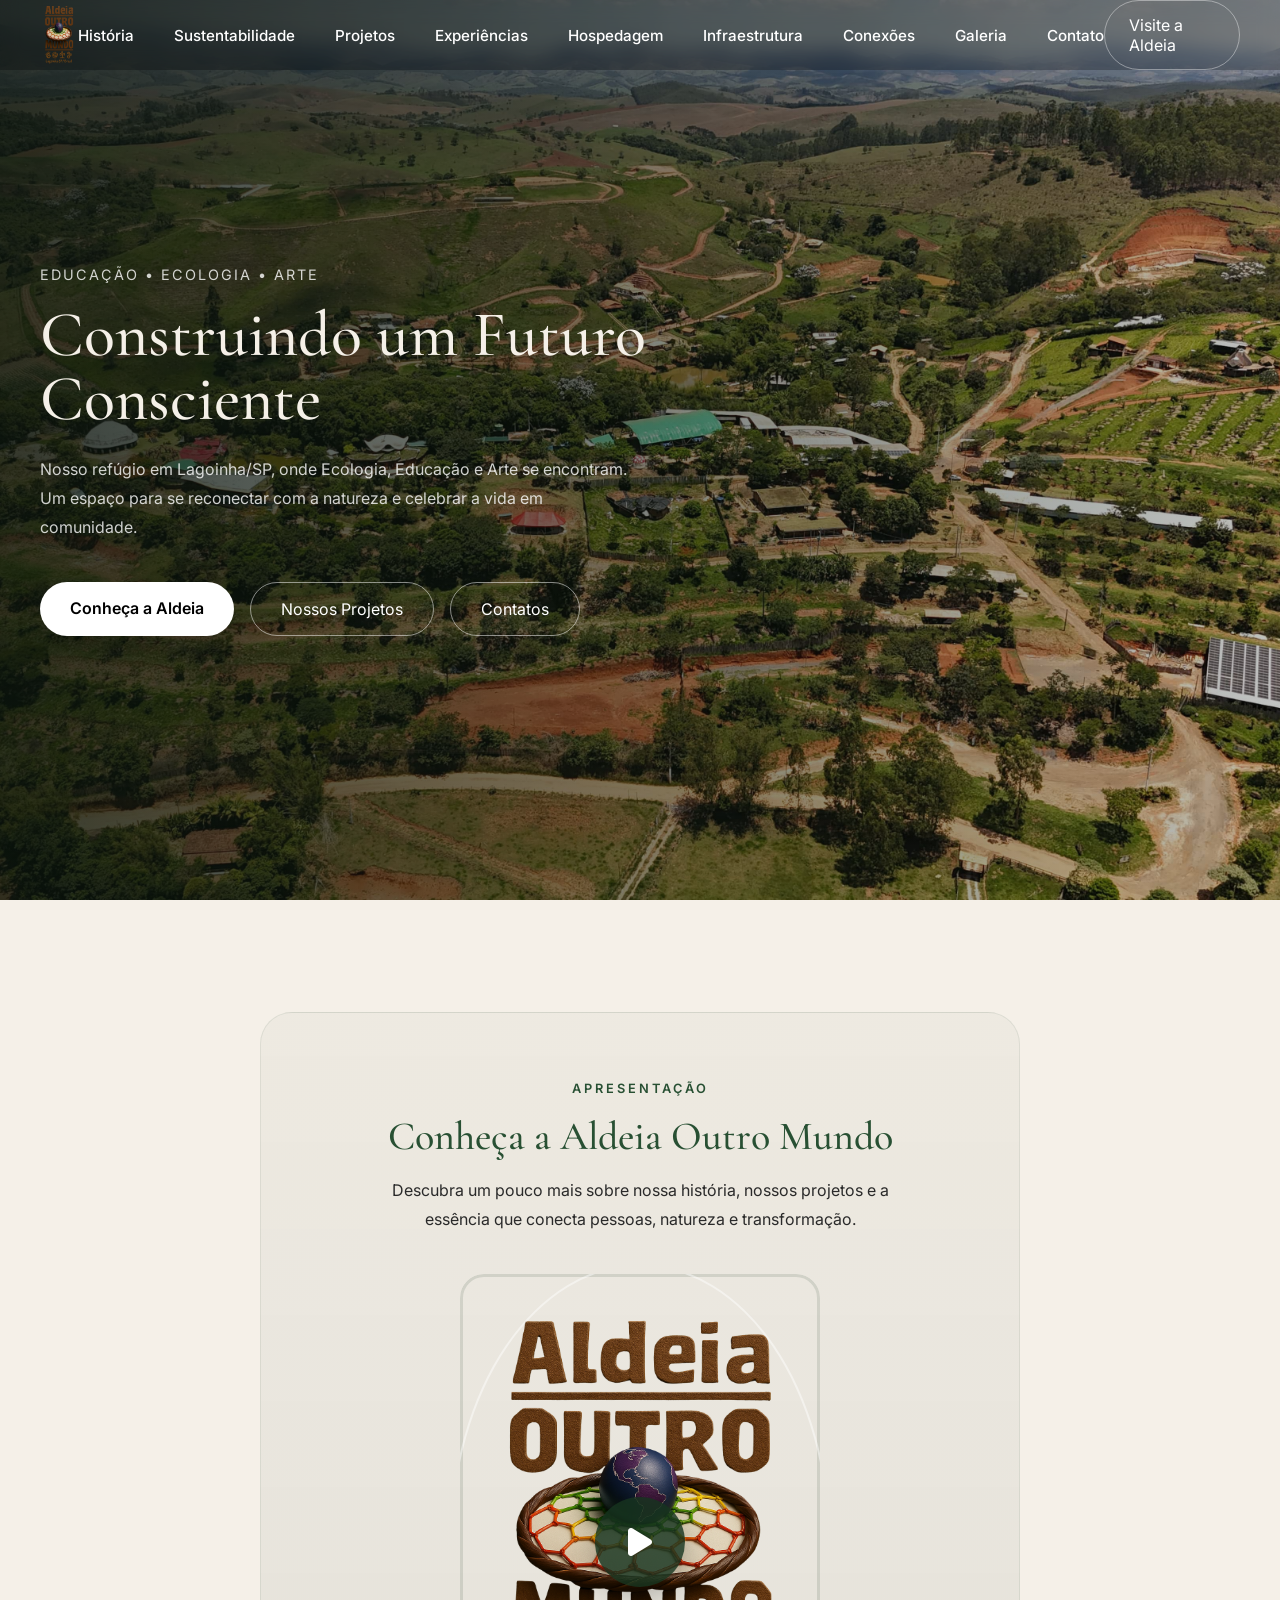
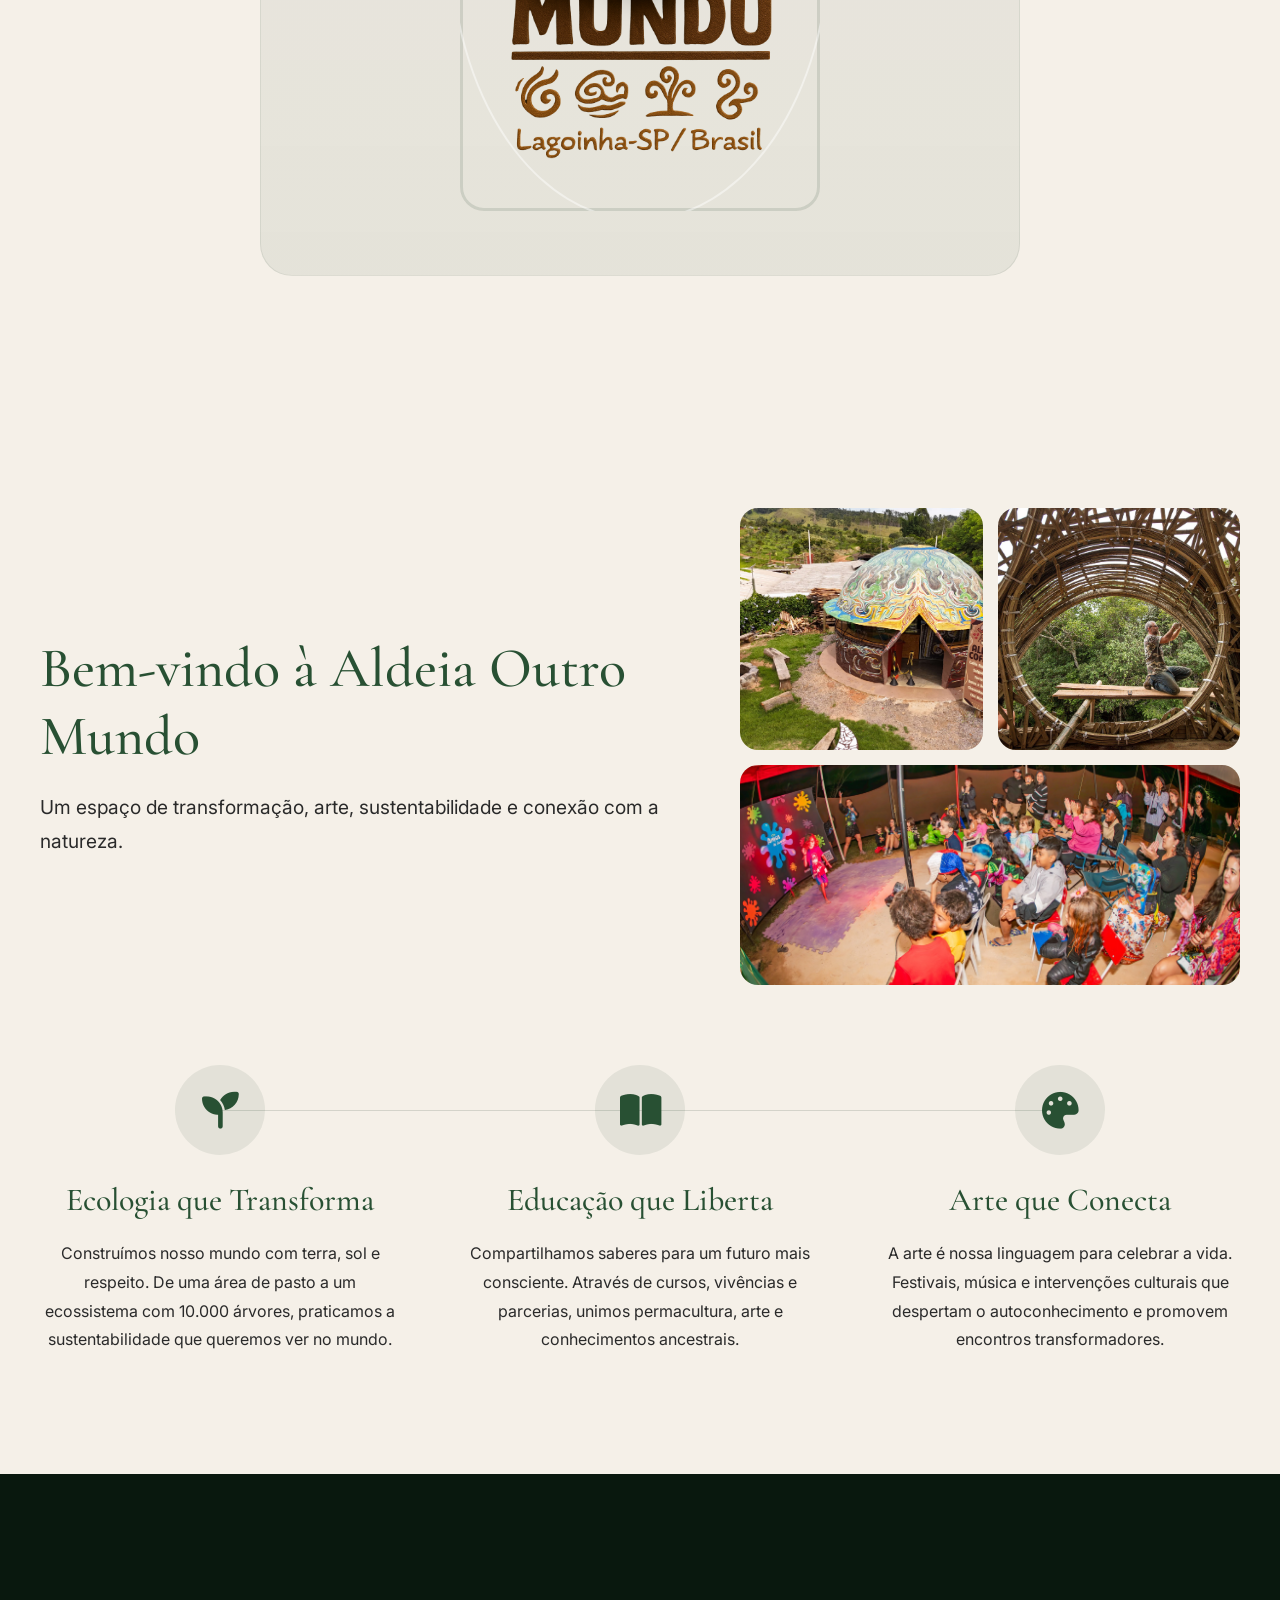
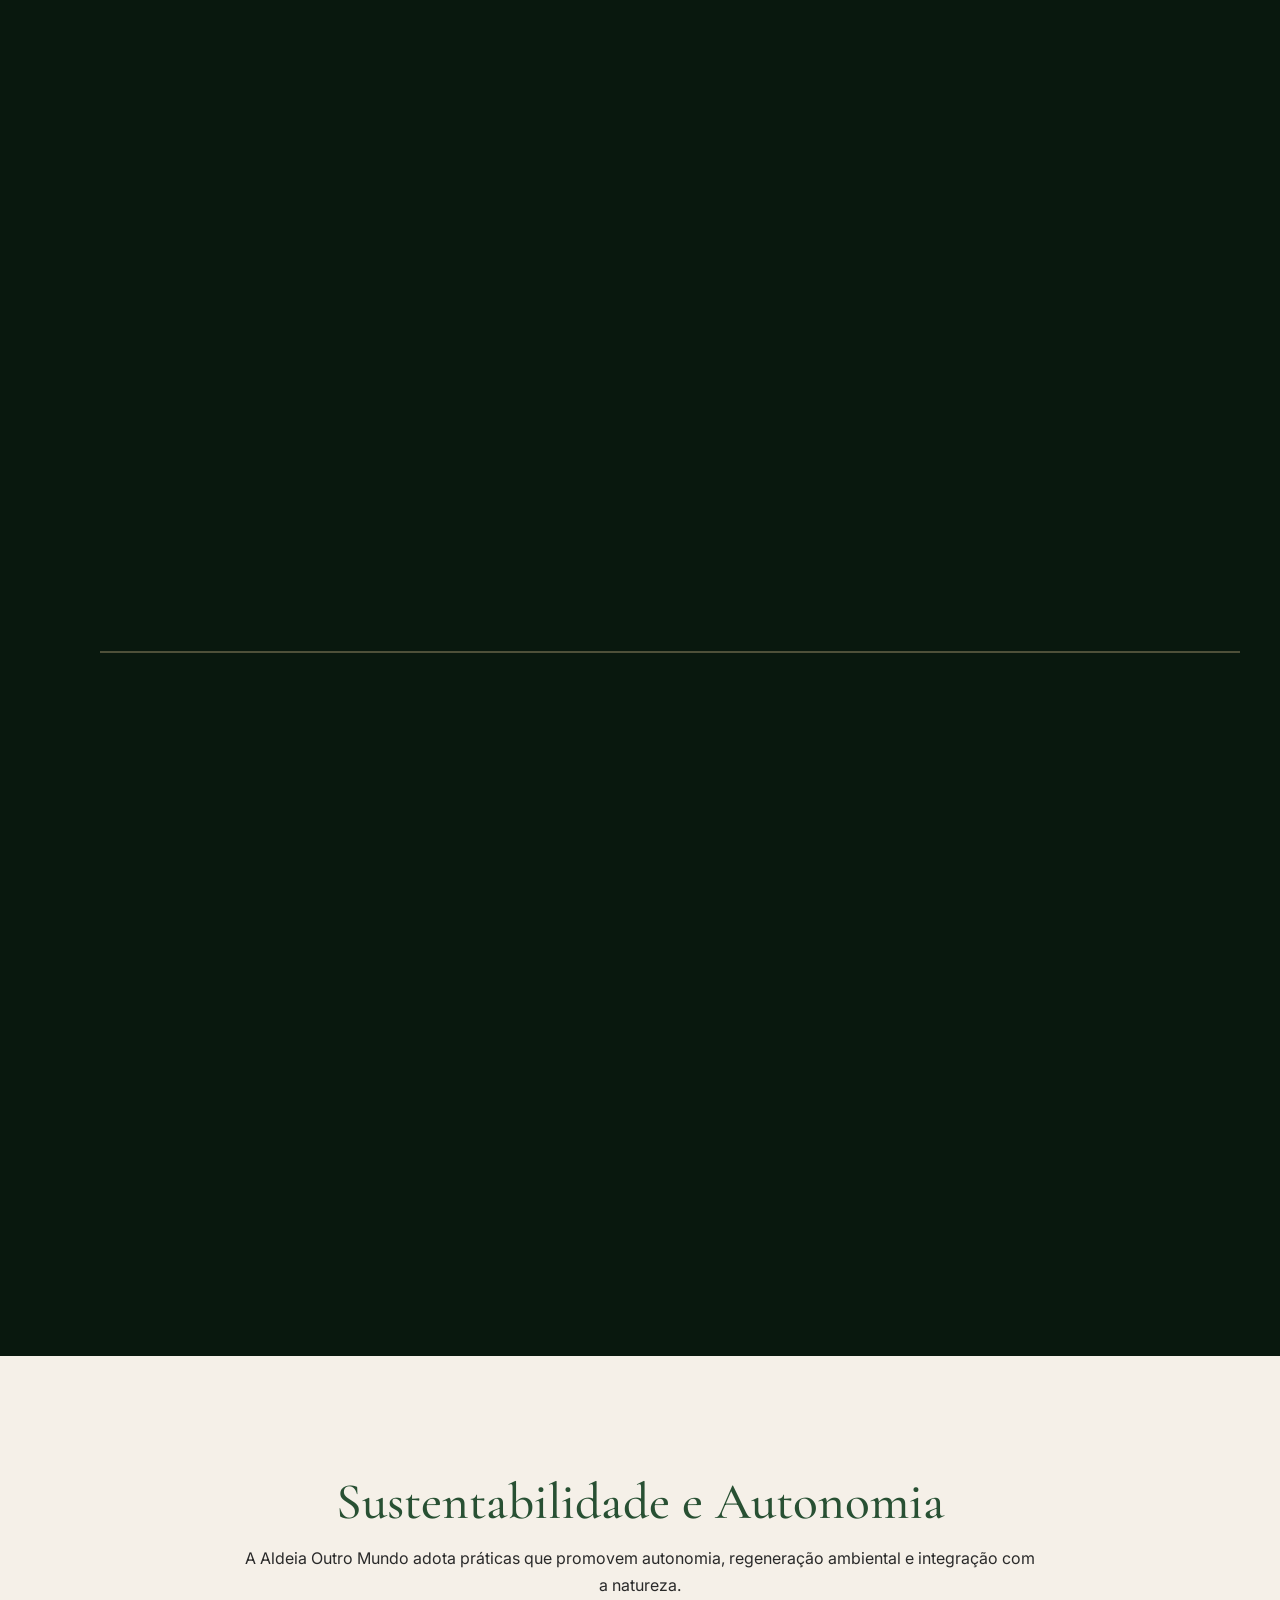
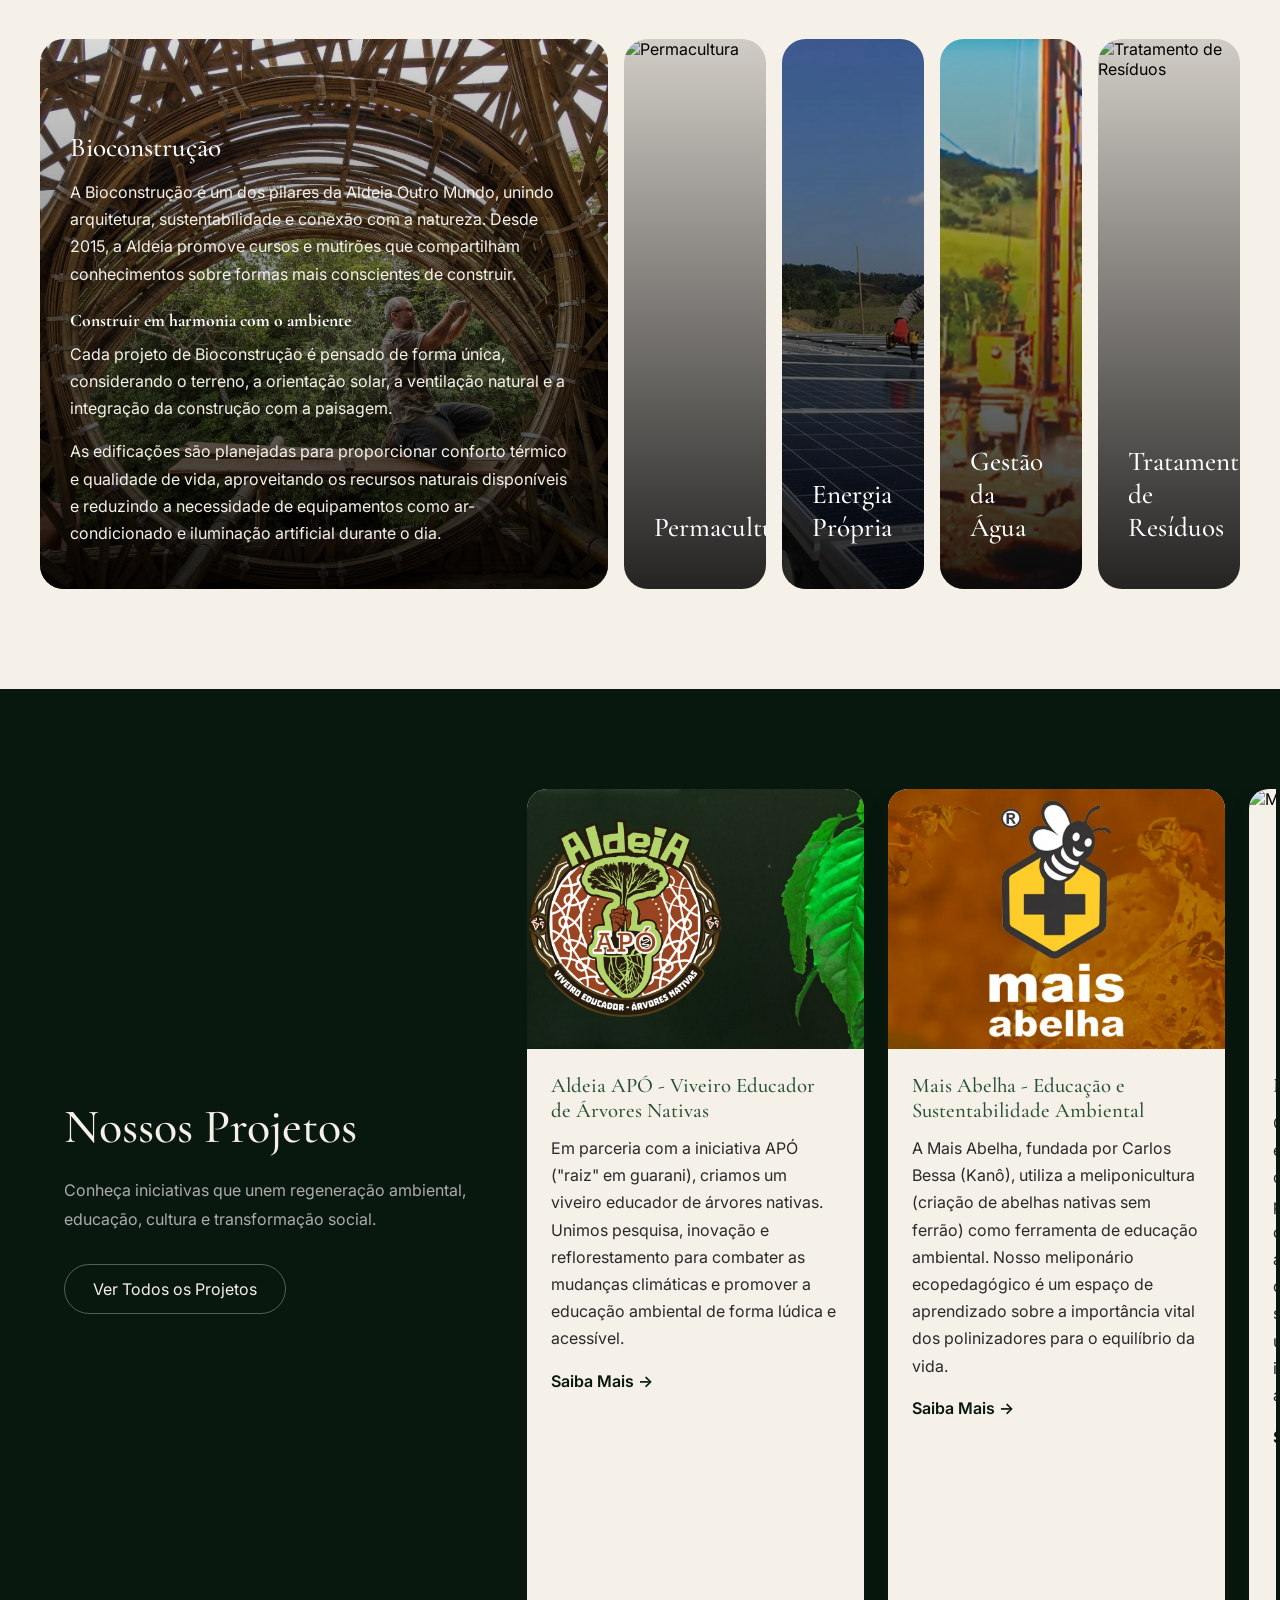
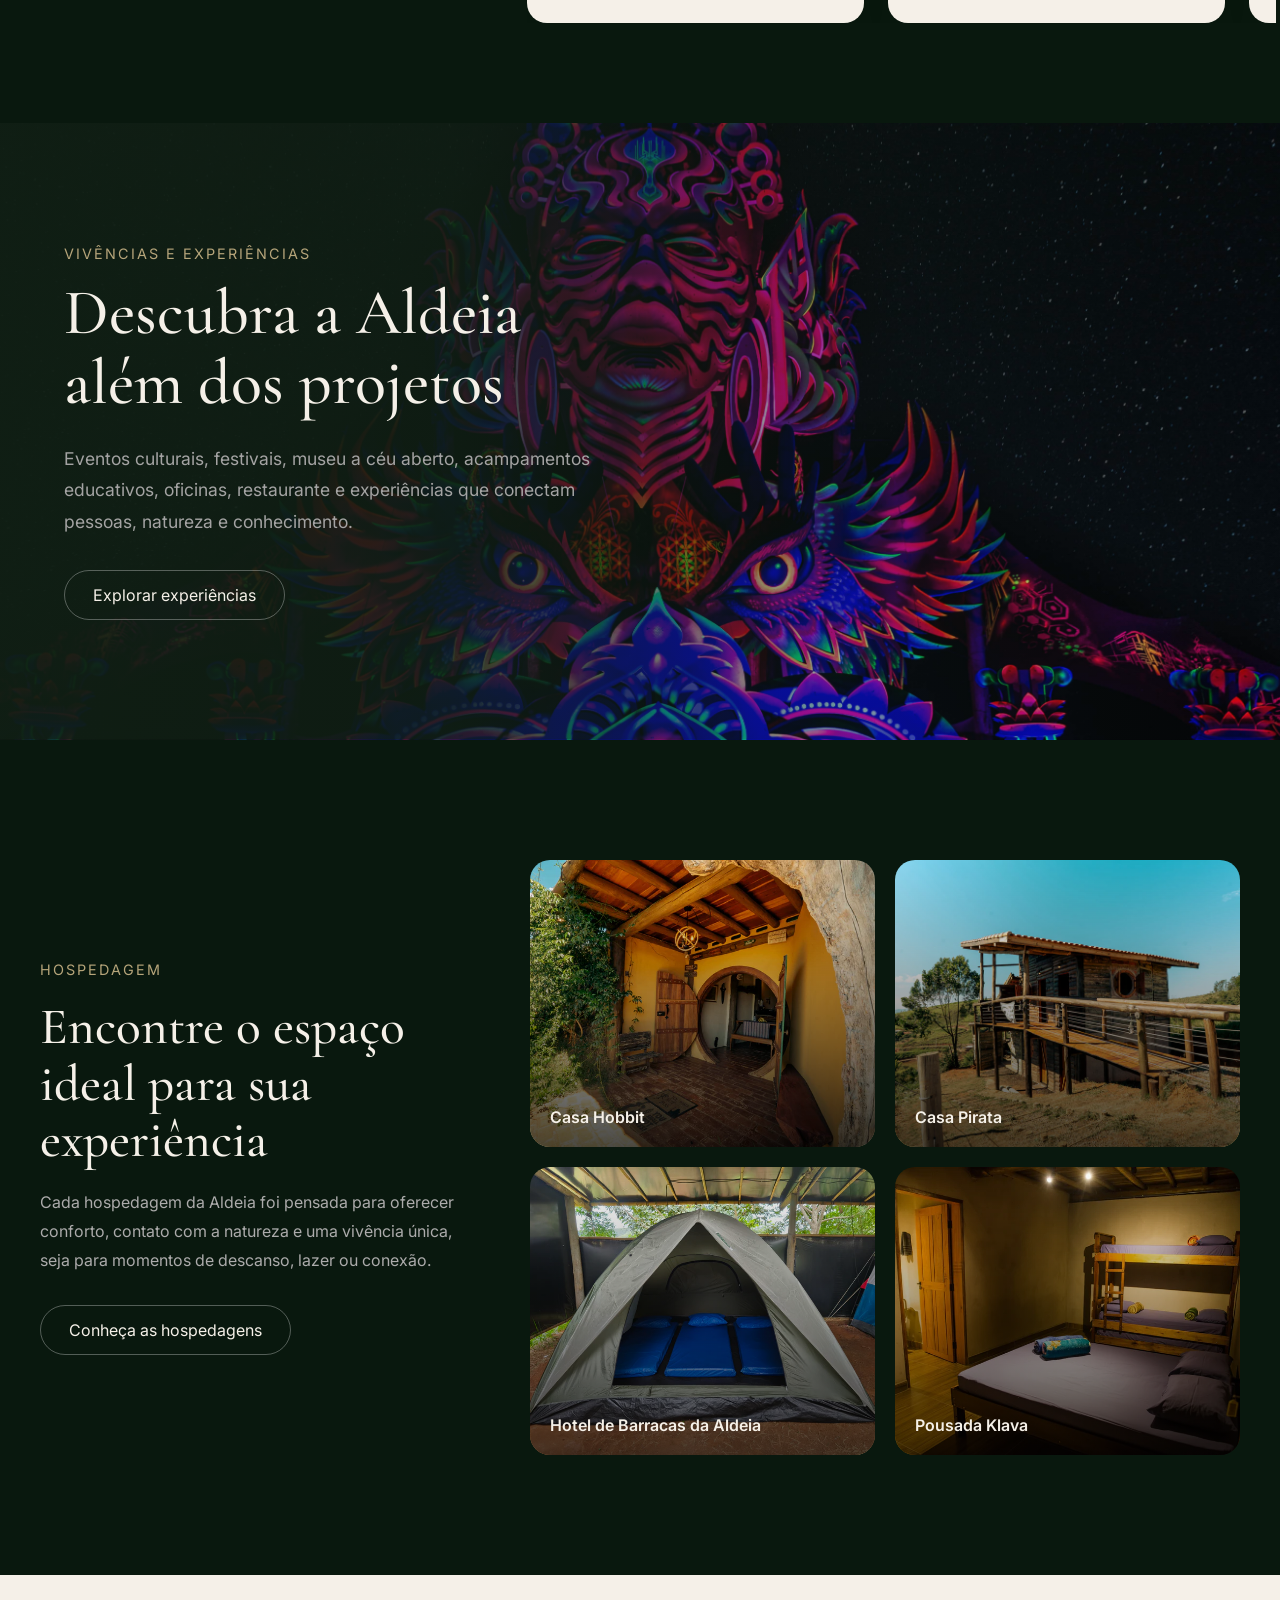
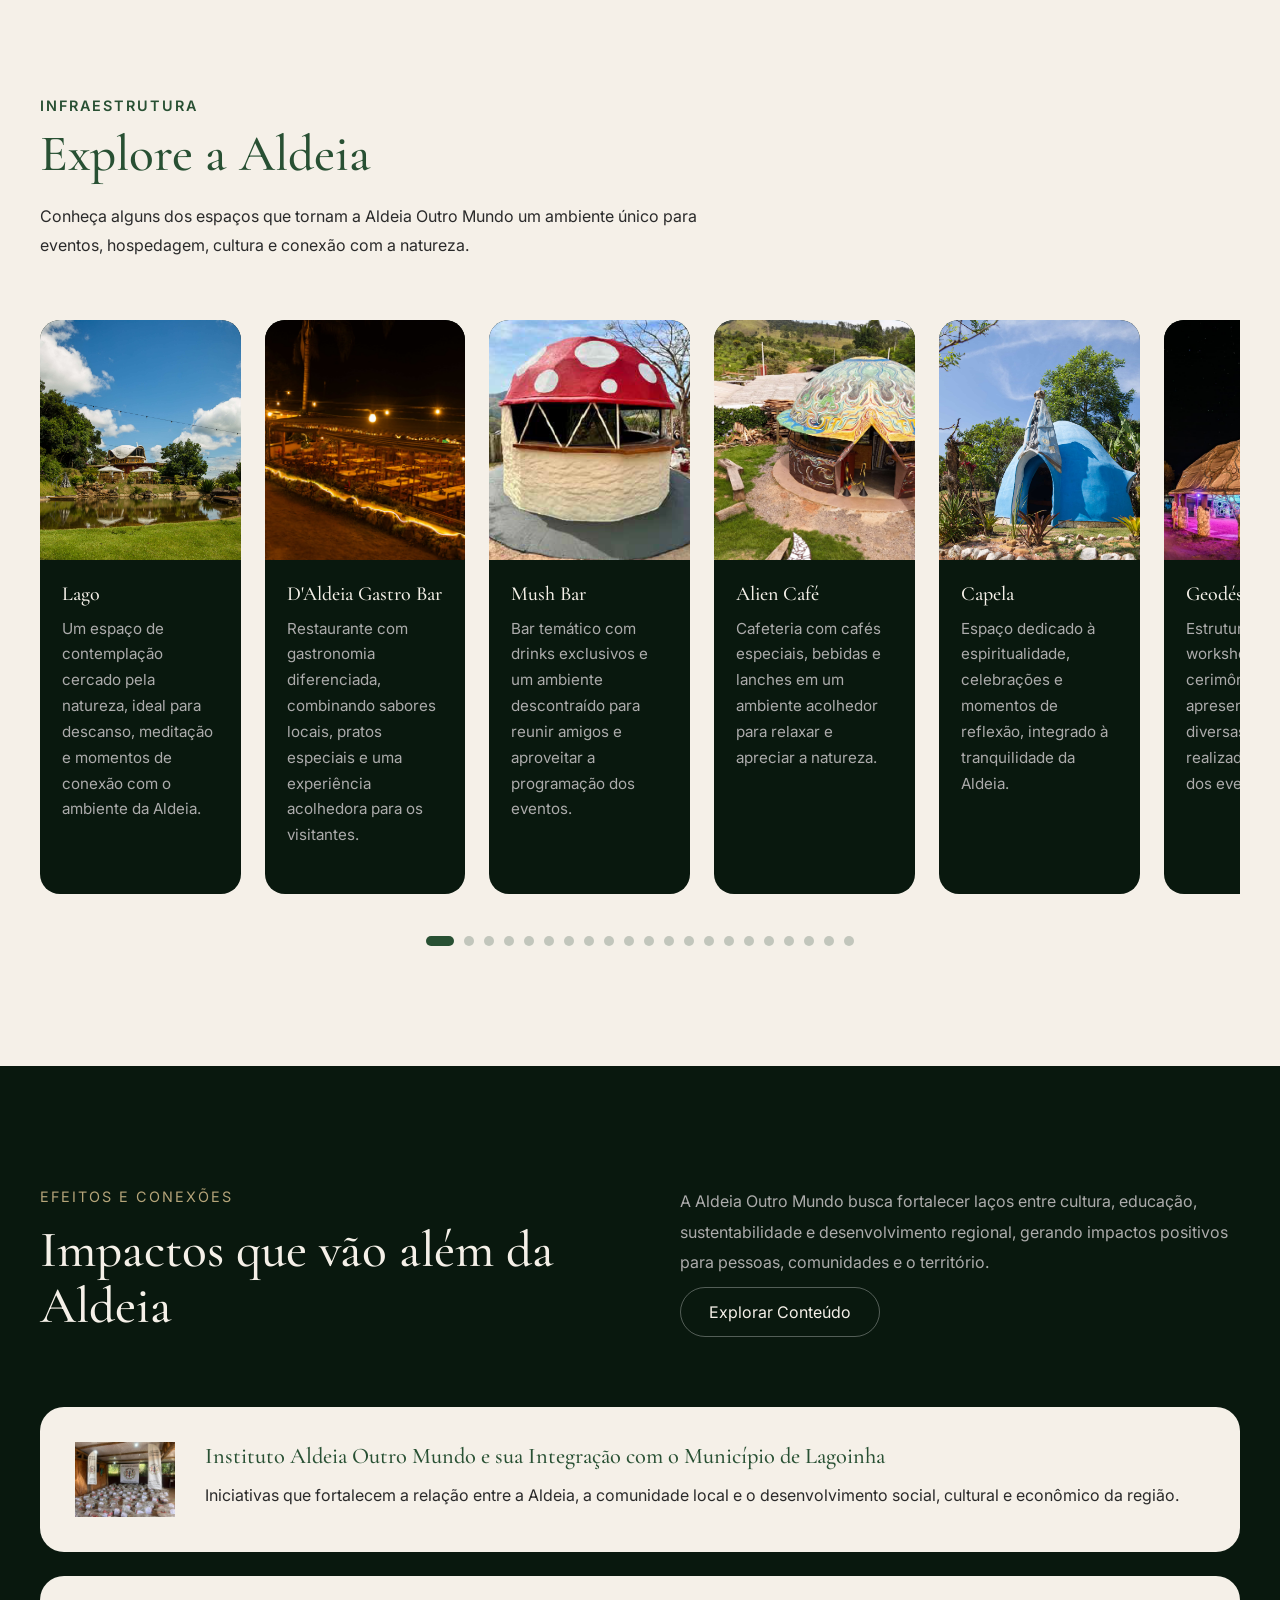
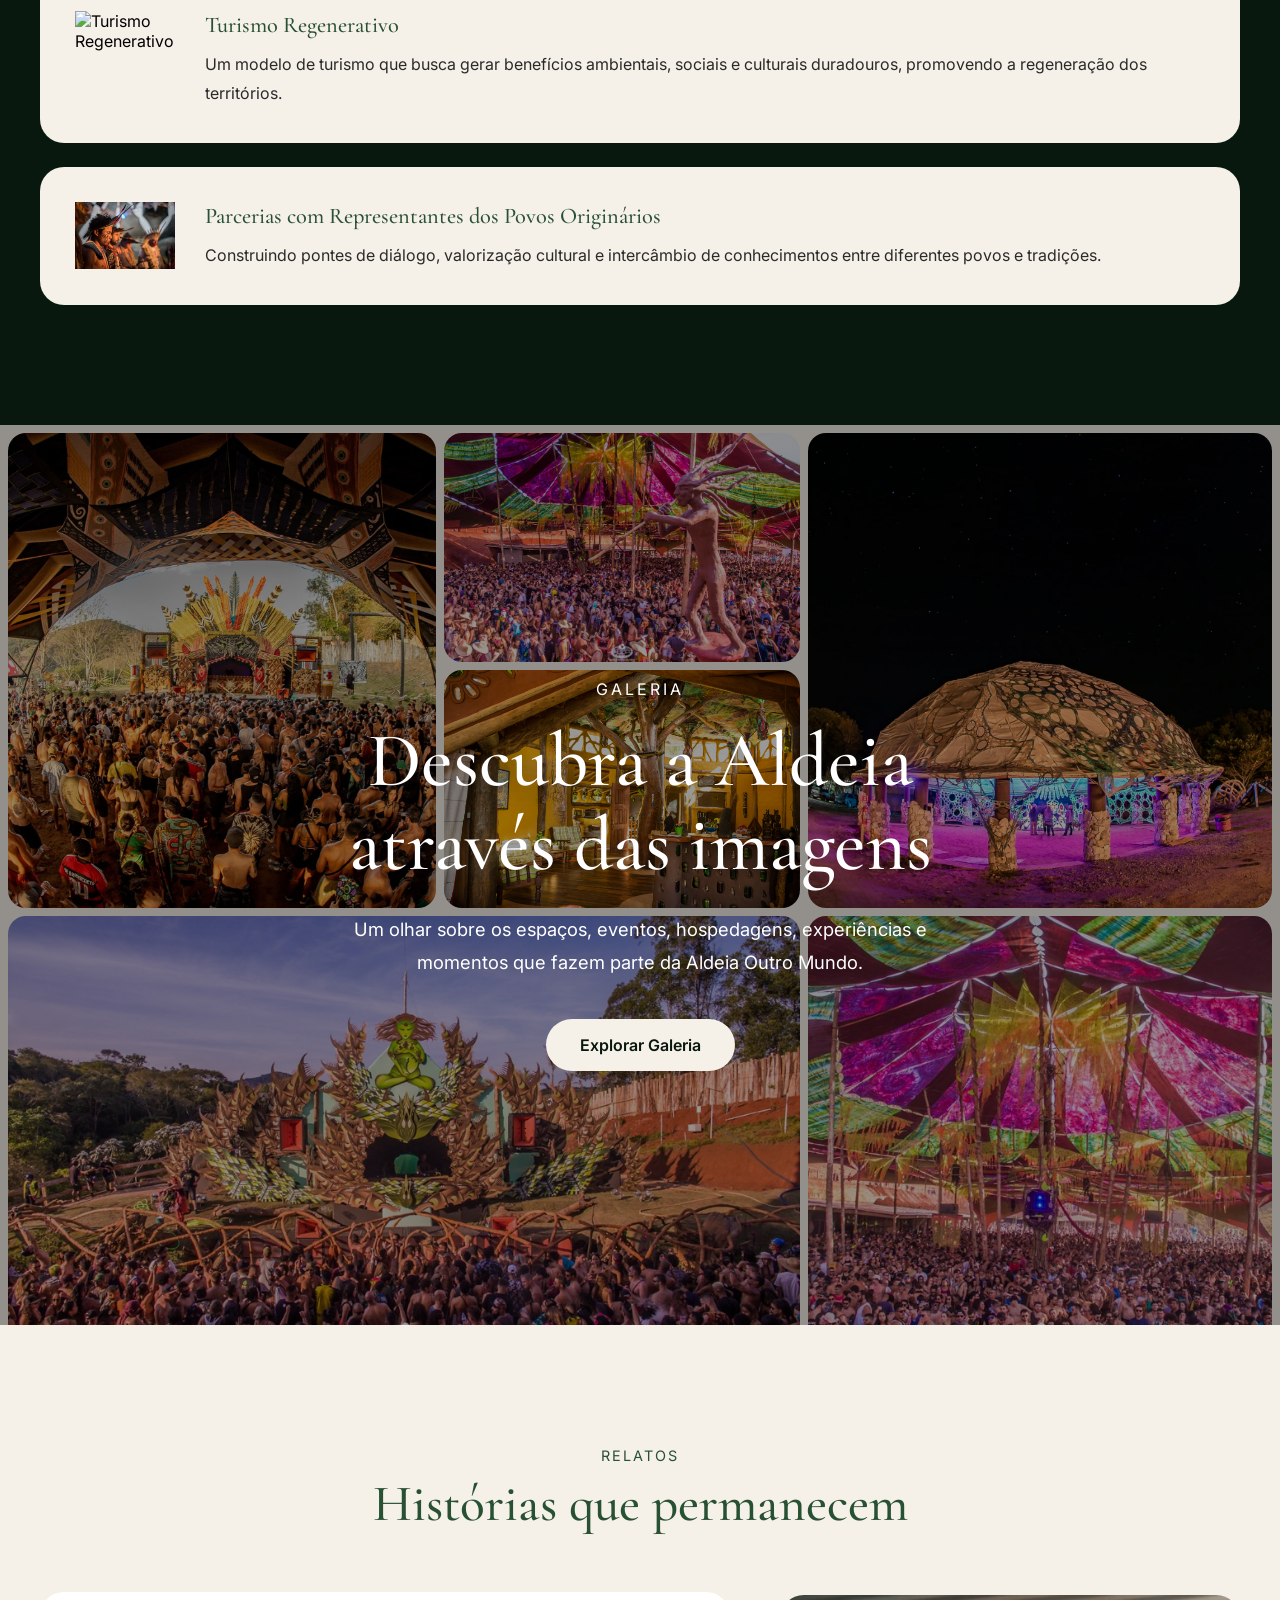
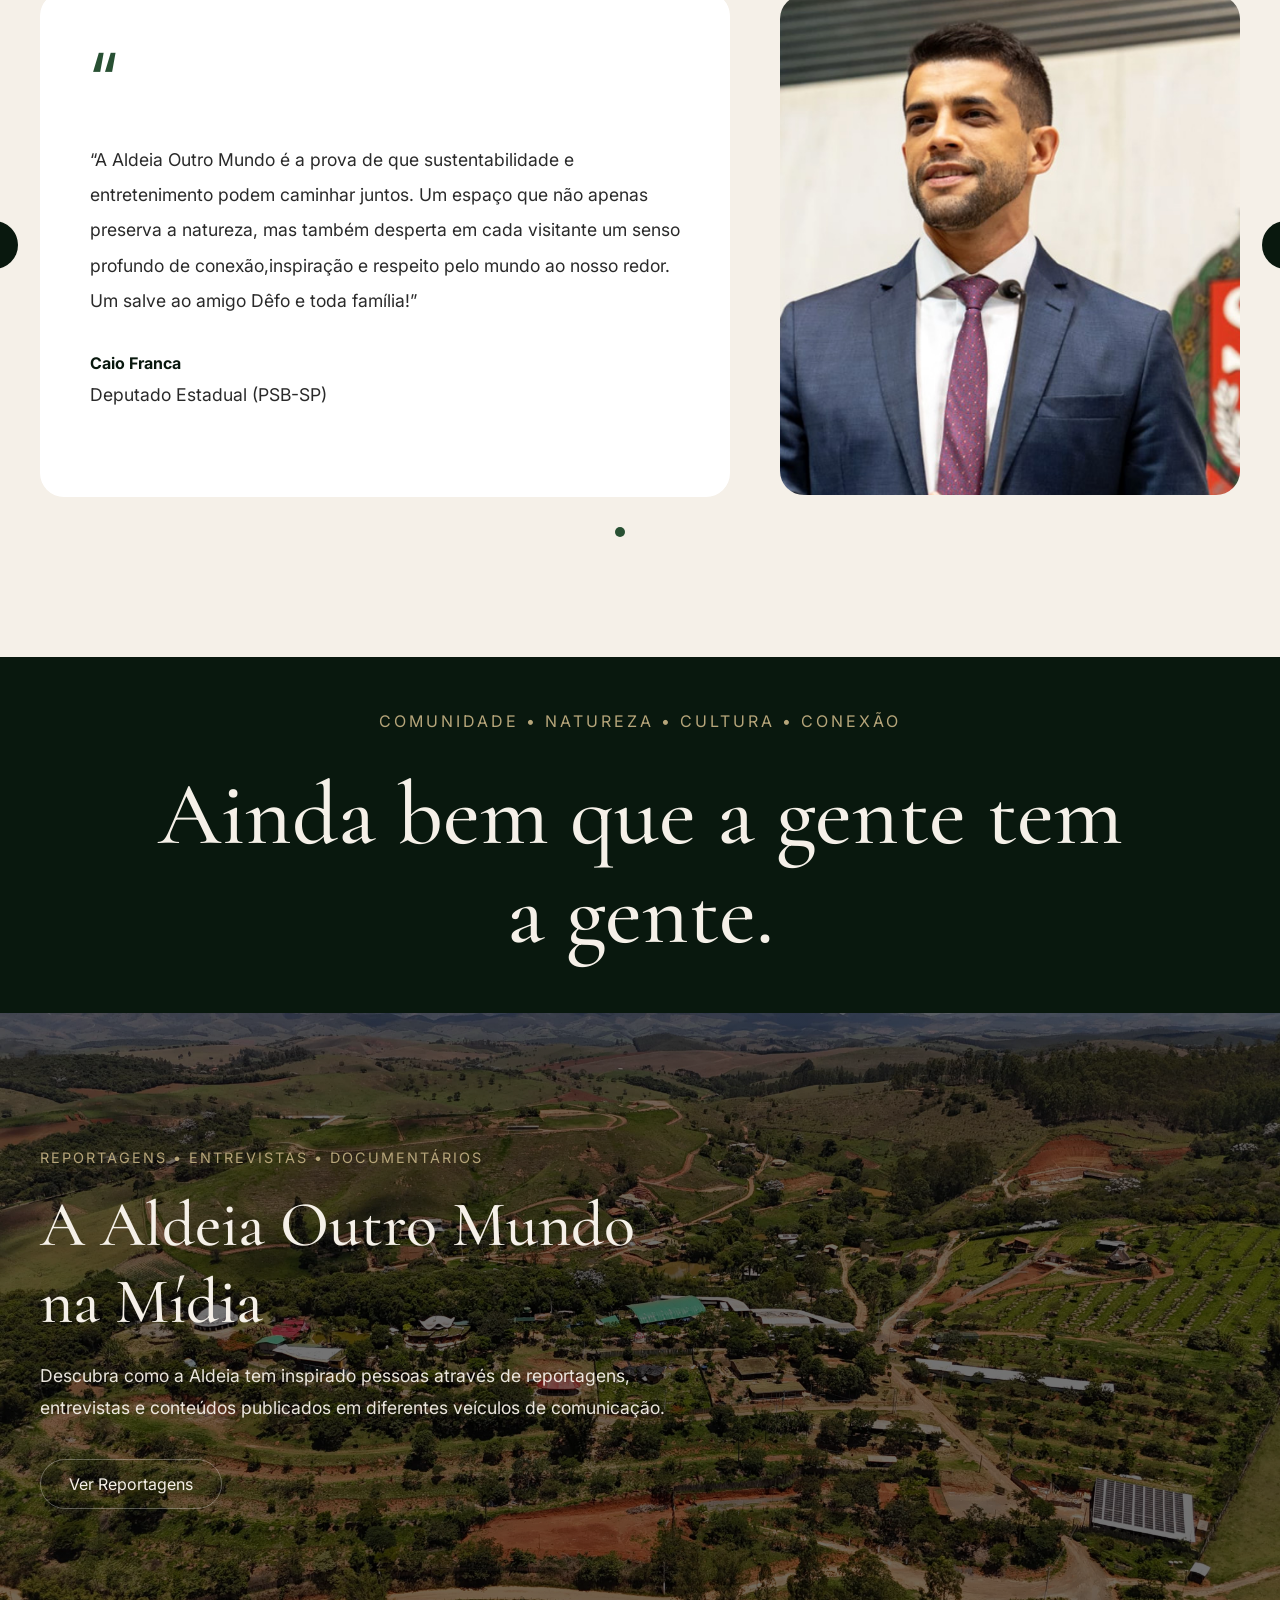
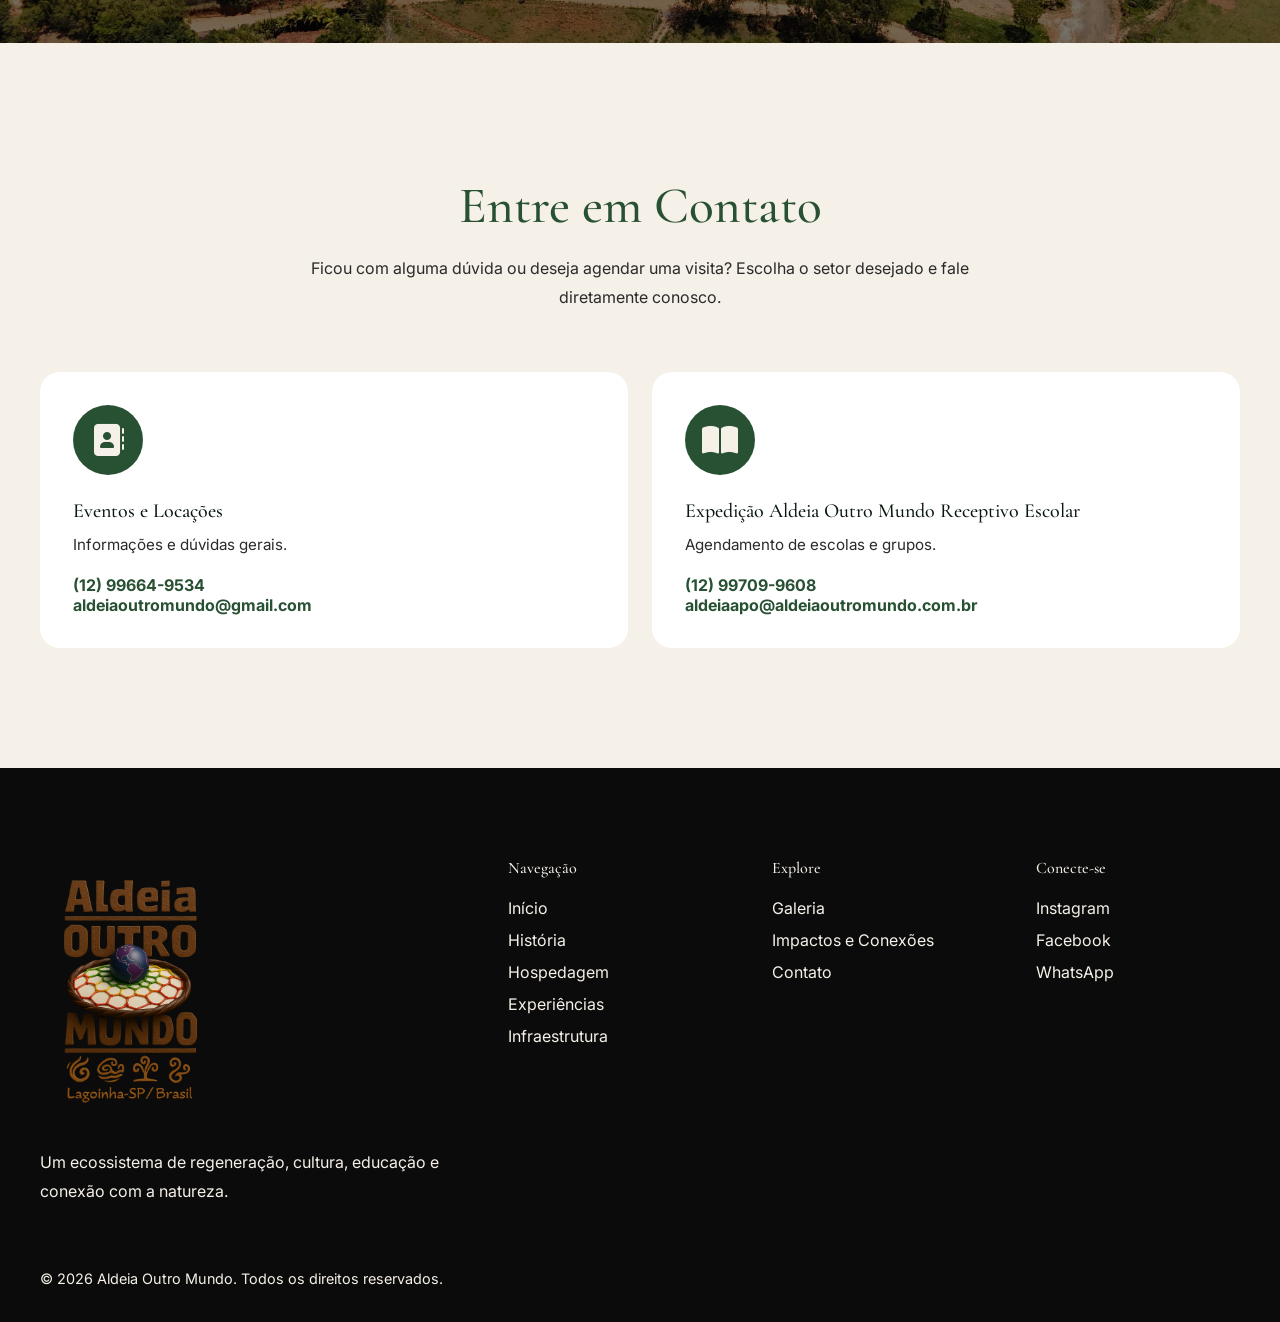
==== commit 8e19f207: "ajuste open graph" ====
--- a/index.html
+++ b/index.html
@@ -13,10 +13,7 @@
 
     <!-- SEO -->
     <!-- ALTERE para a URL da página -->
-    <link
-      rel="canonical"
-      href="https://juninalv.github.io/Aldeia-Outro-Mundo/"
-    />
+    <link rel="canonical" href="https://aldeiaoutromundo.com.br/" />
 
     <!-- Open Graph (Facebook, WhatsApp, LinkedIn, Discord etc.) -->
     <meta property="og:type" content="website" />
@@ -31,15 +28,12 @@
     />
 
     <!-- ALTERE para a URL da página -->
-    <meta
-      property="og:url"
-      content="https://juninalv.github.io/Aldeia-Outro-Mundo/"
-    />
+    <meta property="og:url" content="https://aldeiaoutromundo.com.br/" />
 
     <!-- ALTERE para a URL COMPLETA da imagem -->
     <meta
       property="og:image"
-      content="https://juninalv.github.io/Aldeia-Outro-Mundo/img/logo.png"
+      content="https://aldeiaoutromundo.com.br/img/logo.png"
     />
 
     <meta property="og:image:width" content="1200" />
@@ -58,7 +52,7 @@
     <!-- ALTERE para a URL COMPLETA da imagem -->
     <meta
       name="twitter:image"
-      content="https://juninalv.github.io/Aldeia-Outro-Mundo/img/logo.png"
+      content="https://aldeiaoutromundo.com.br/img/logo.png"
     />
 
     <link rel="stylesheet" href="./css/style.css" />
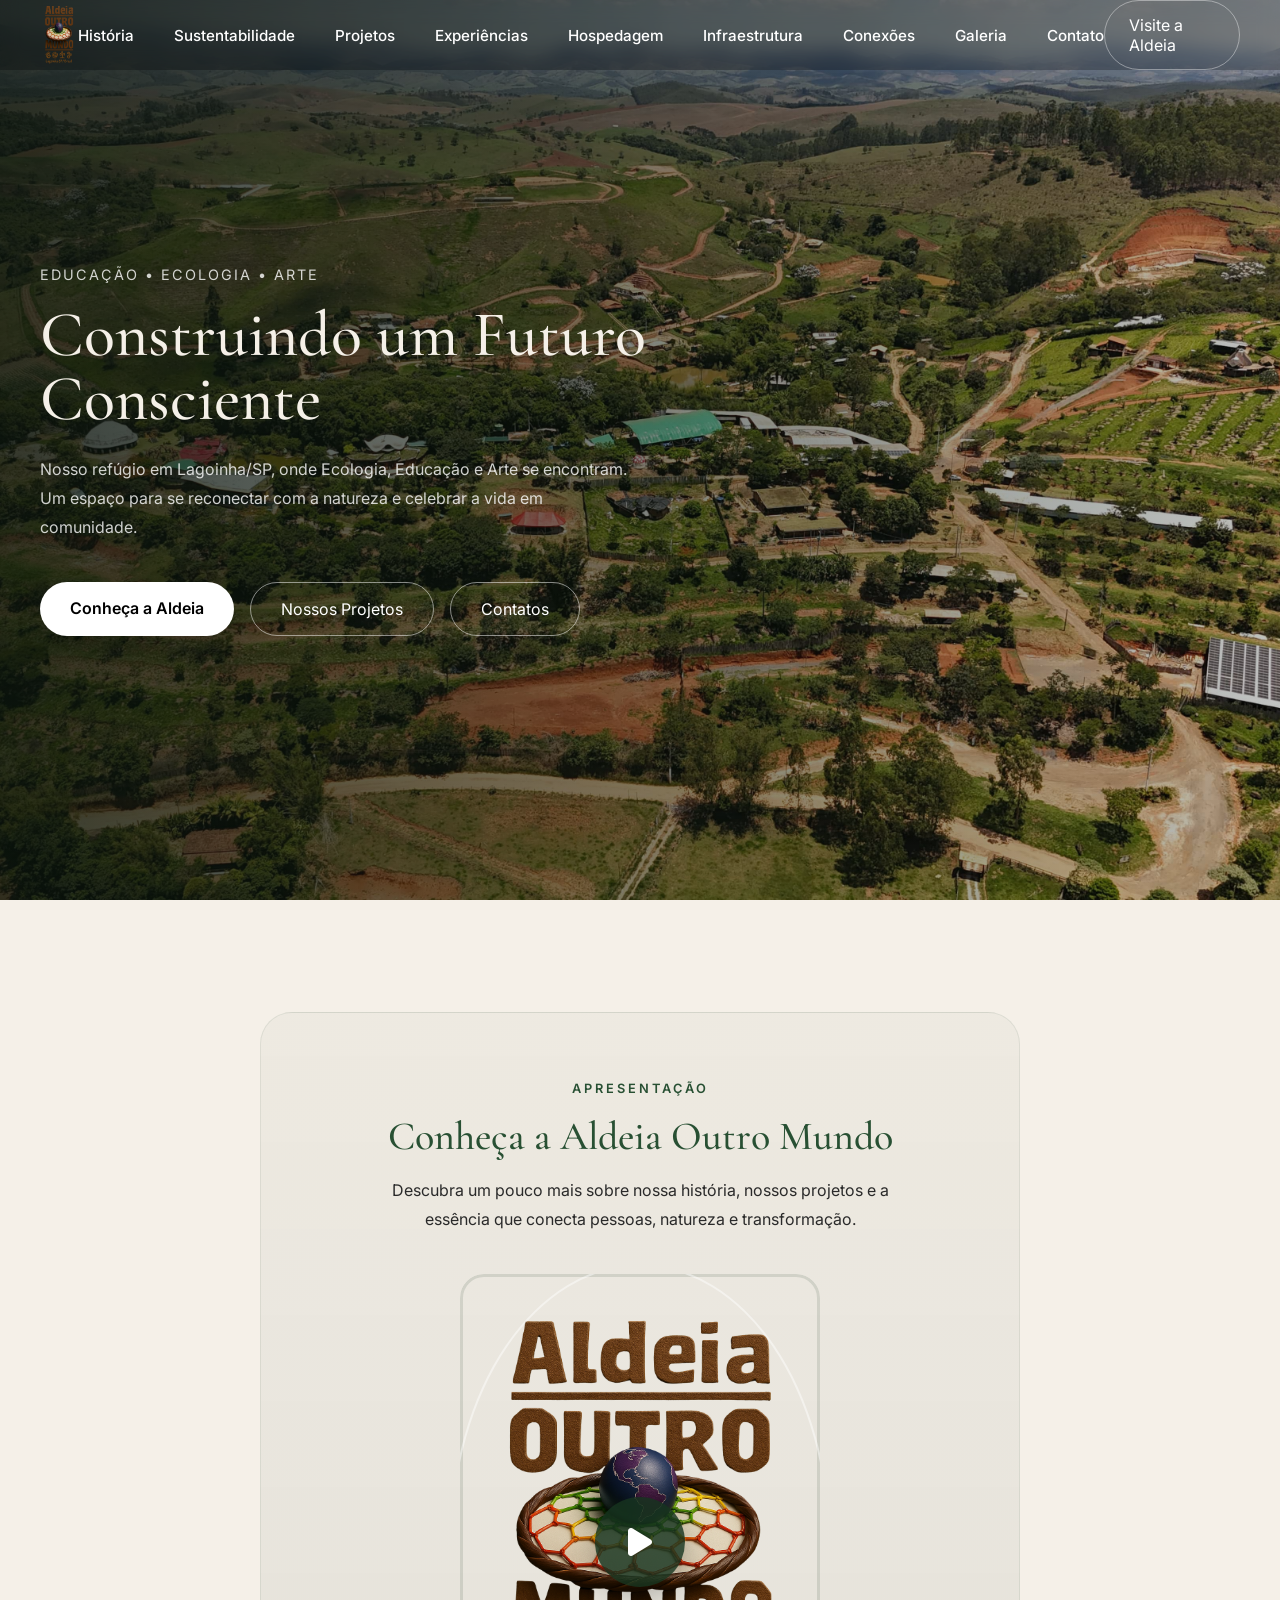
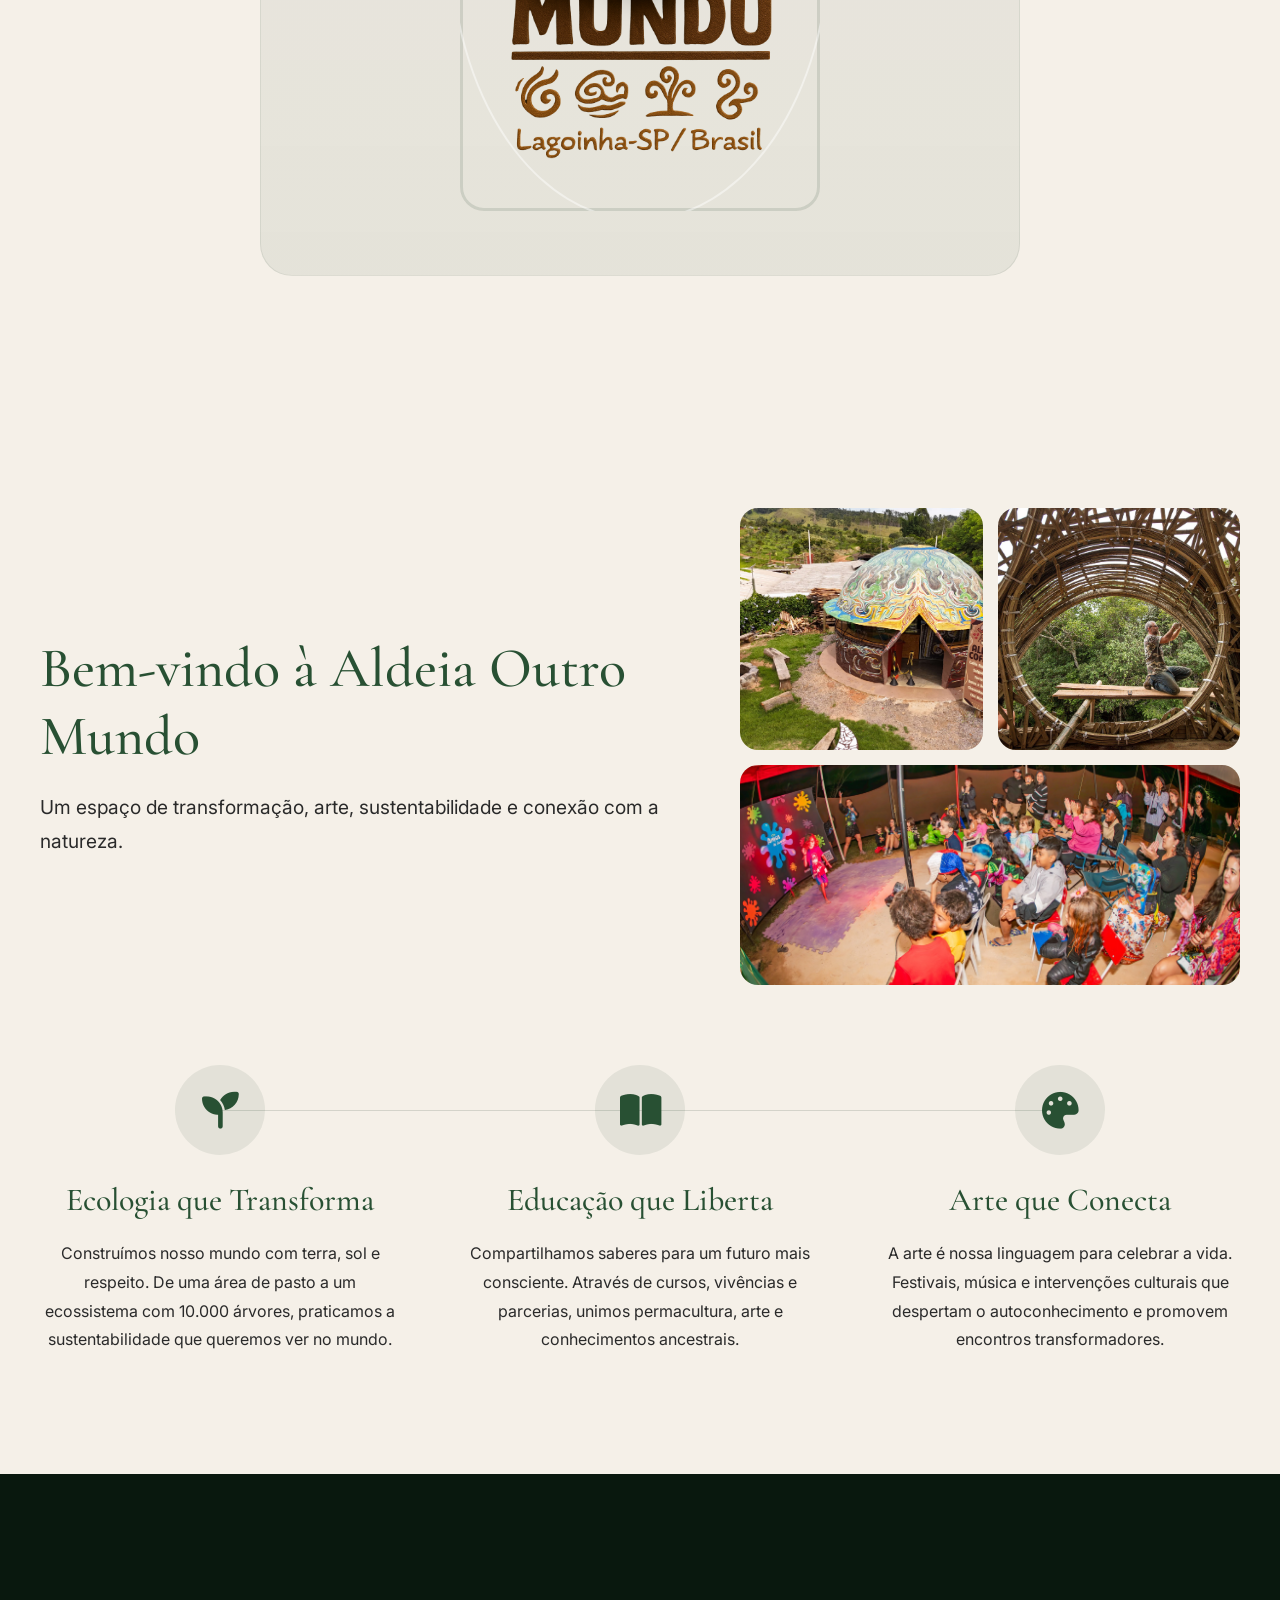
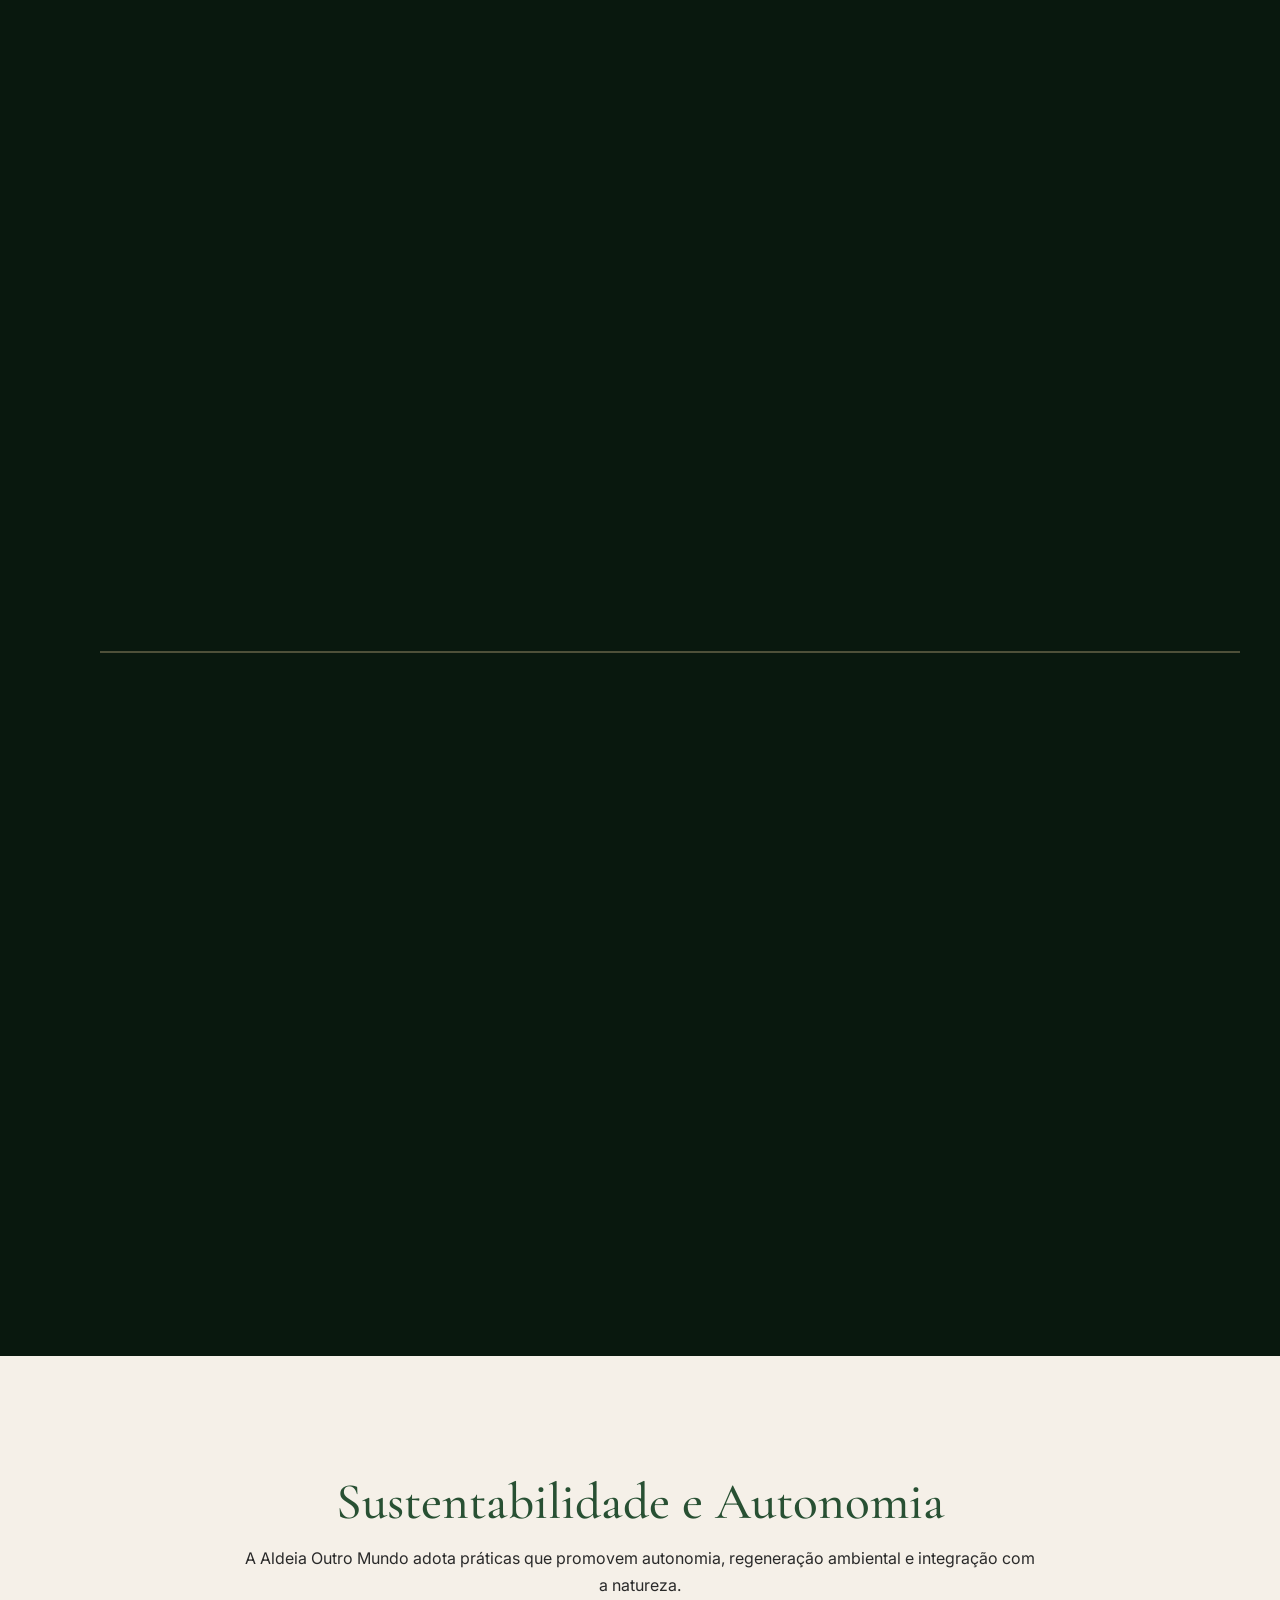
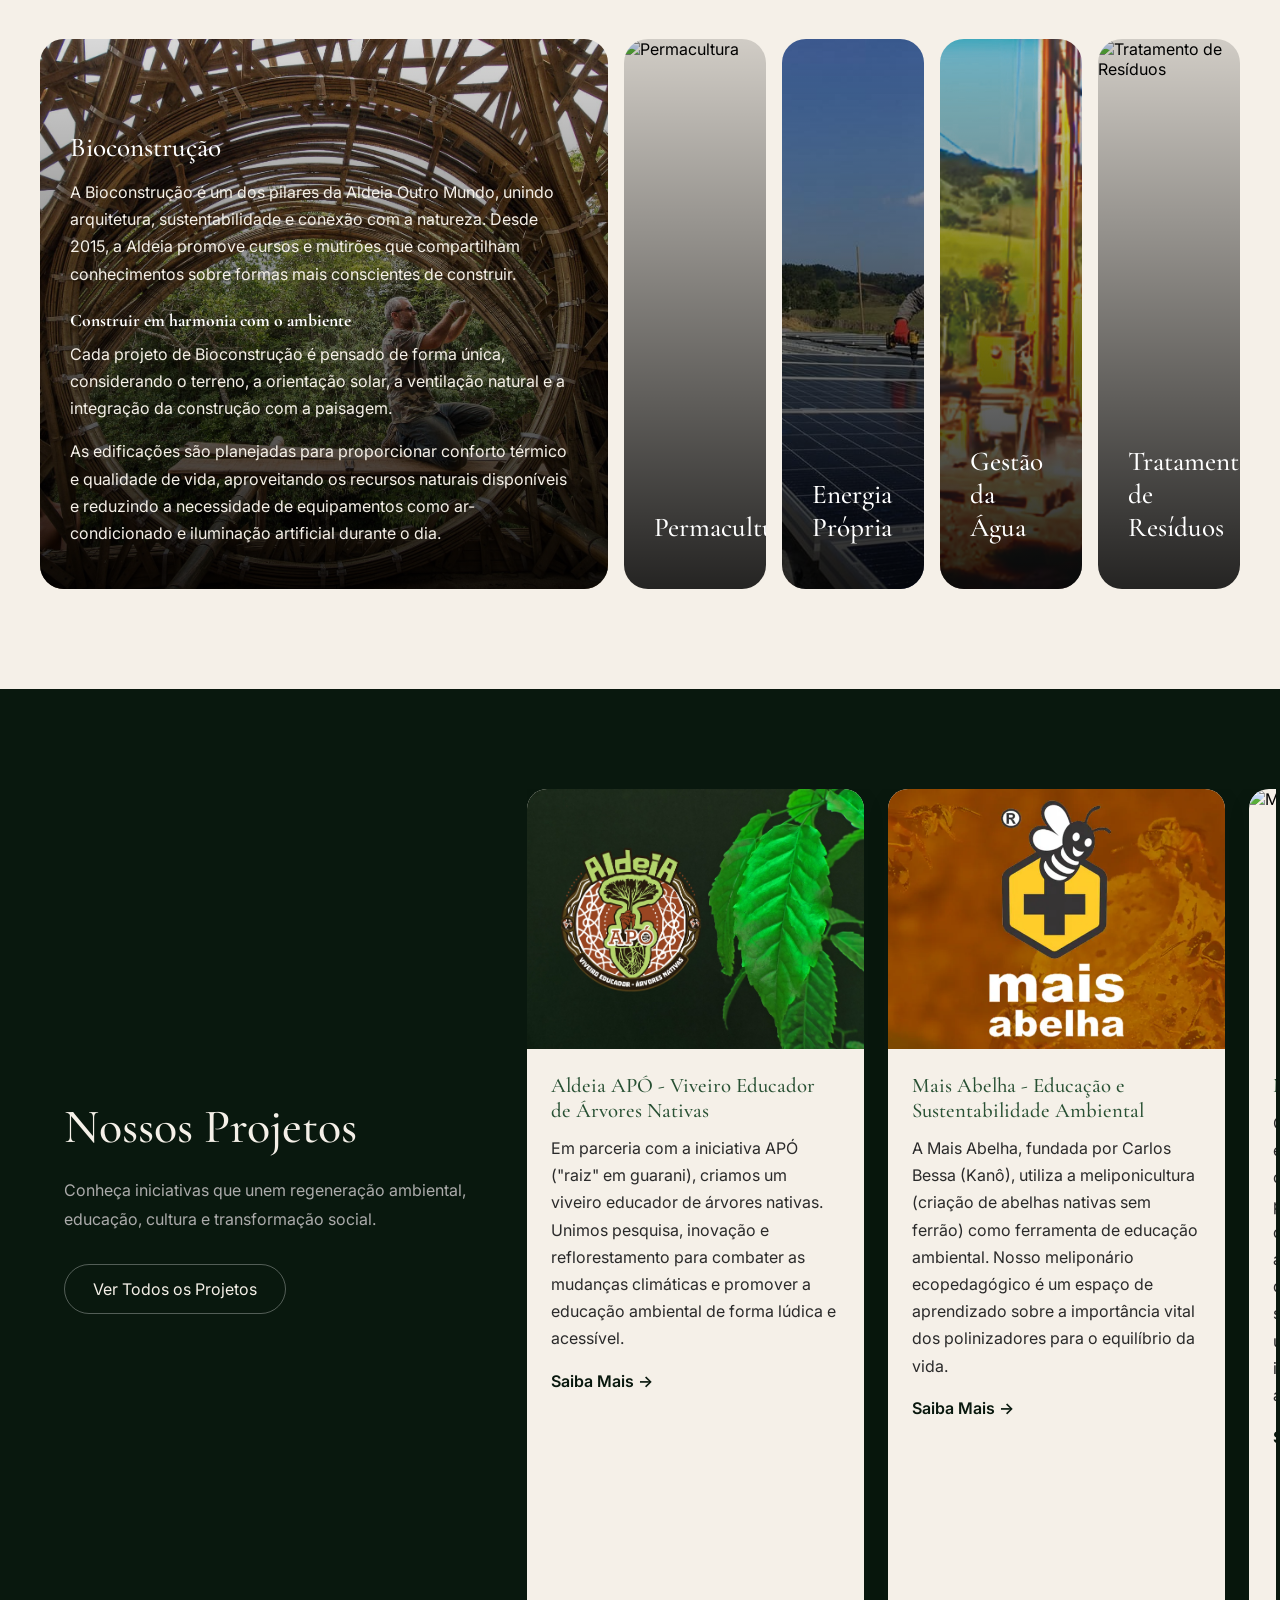
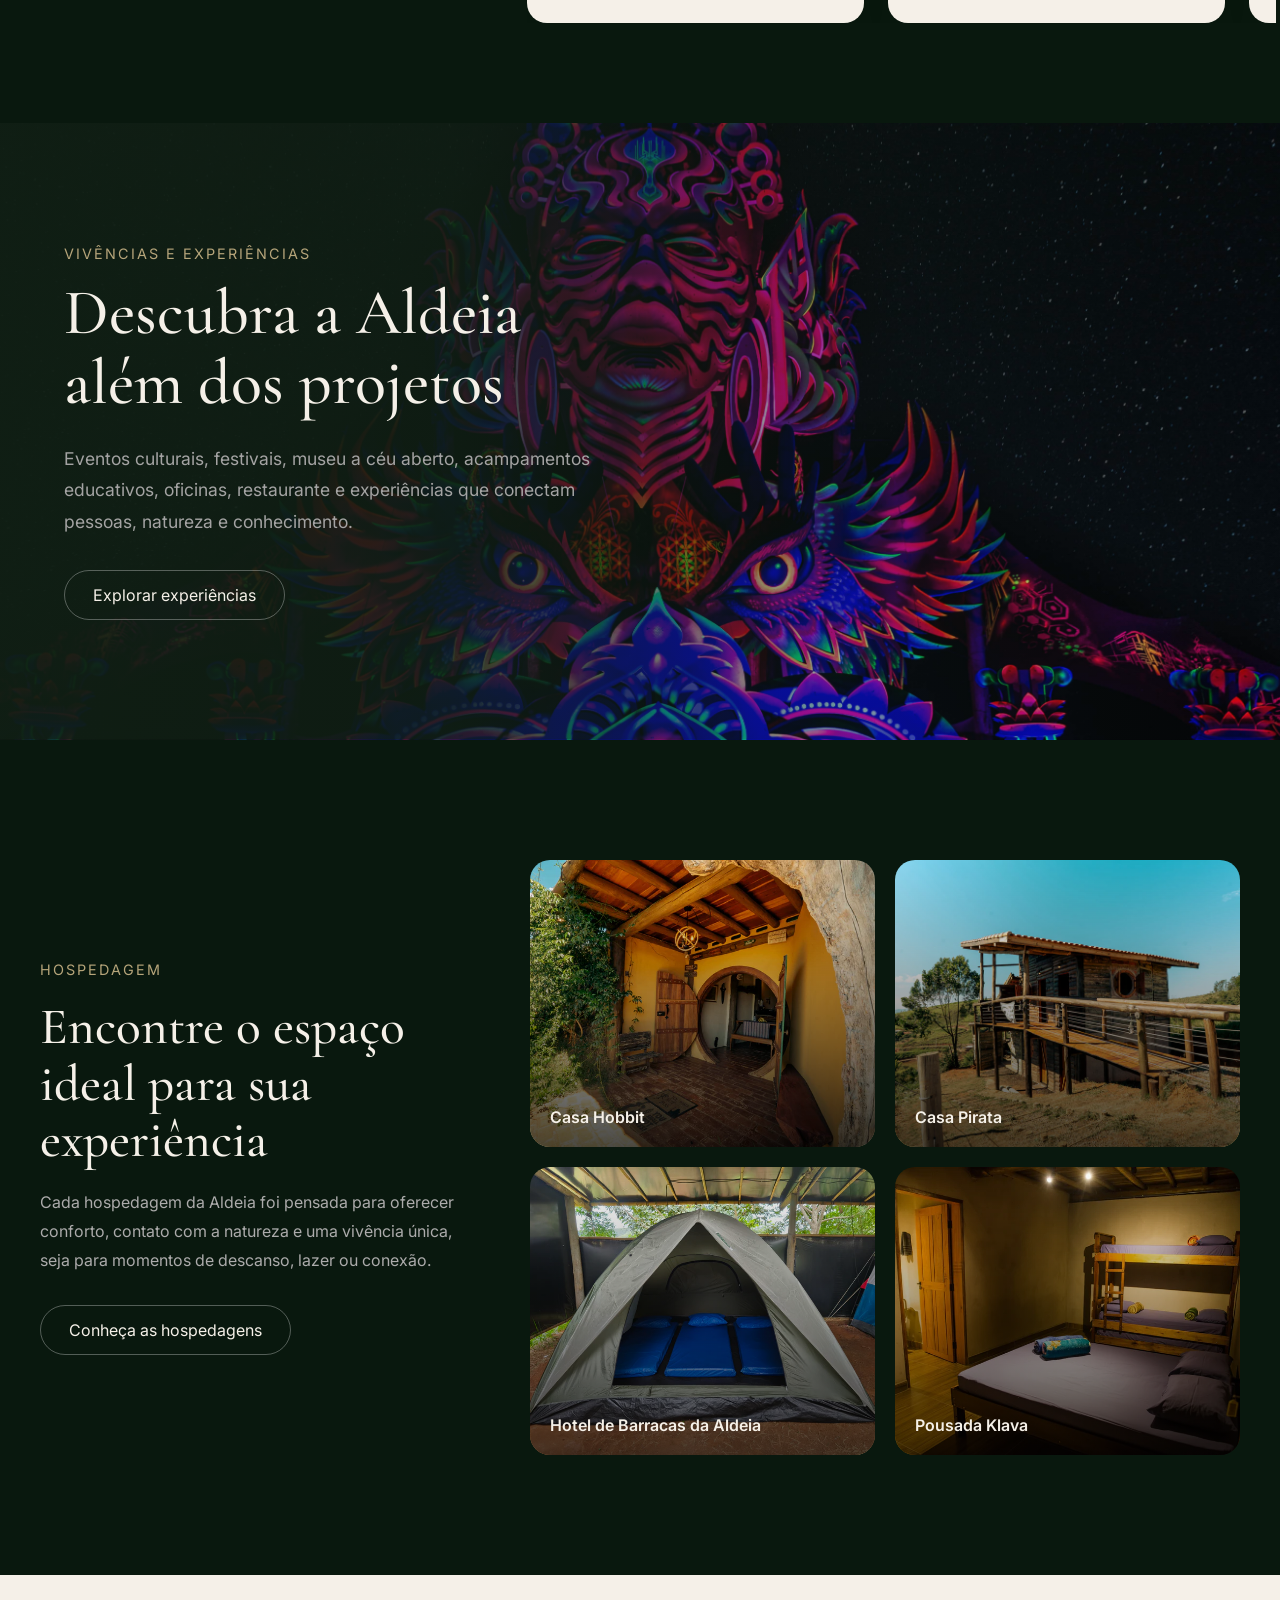
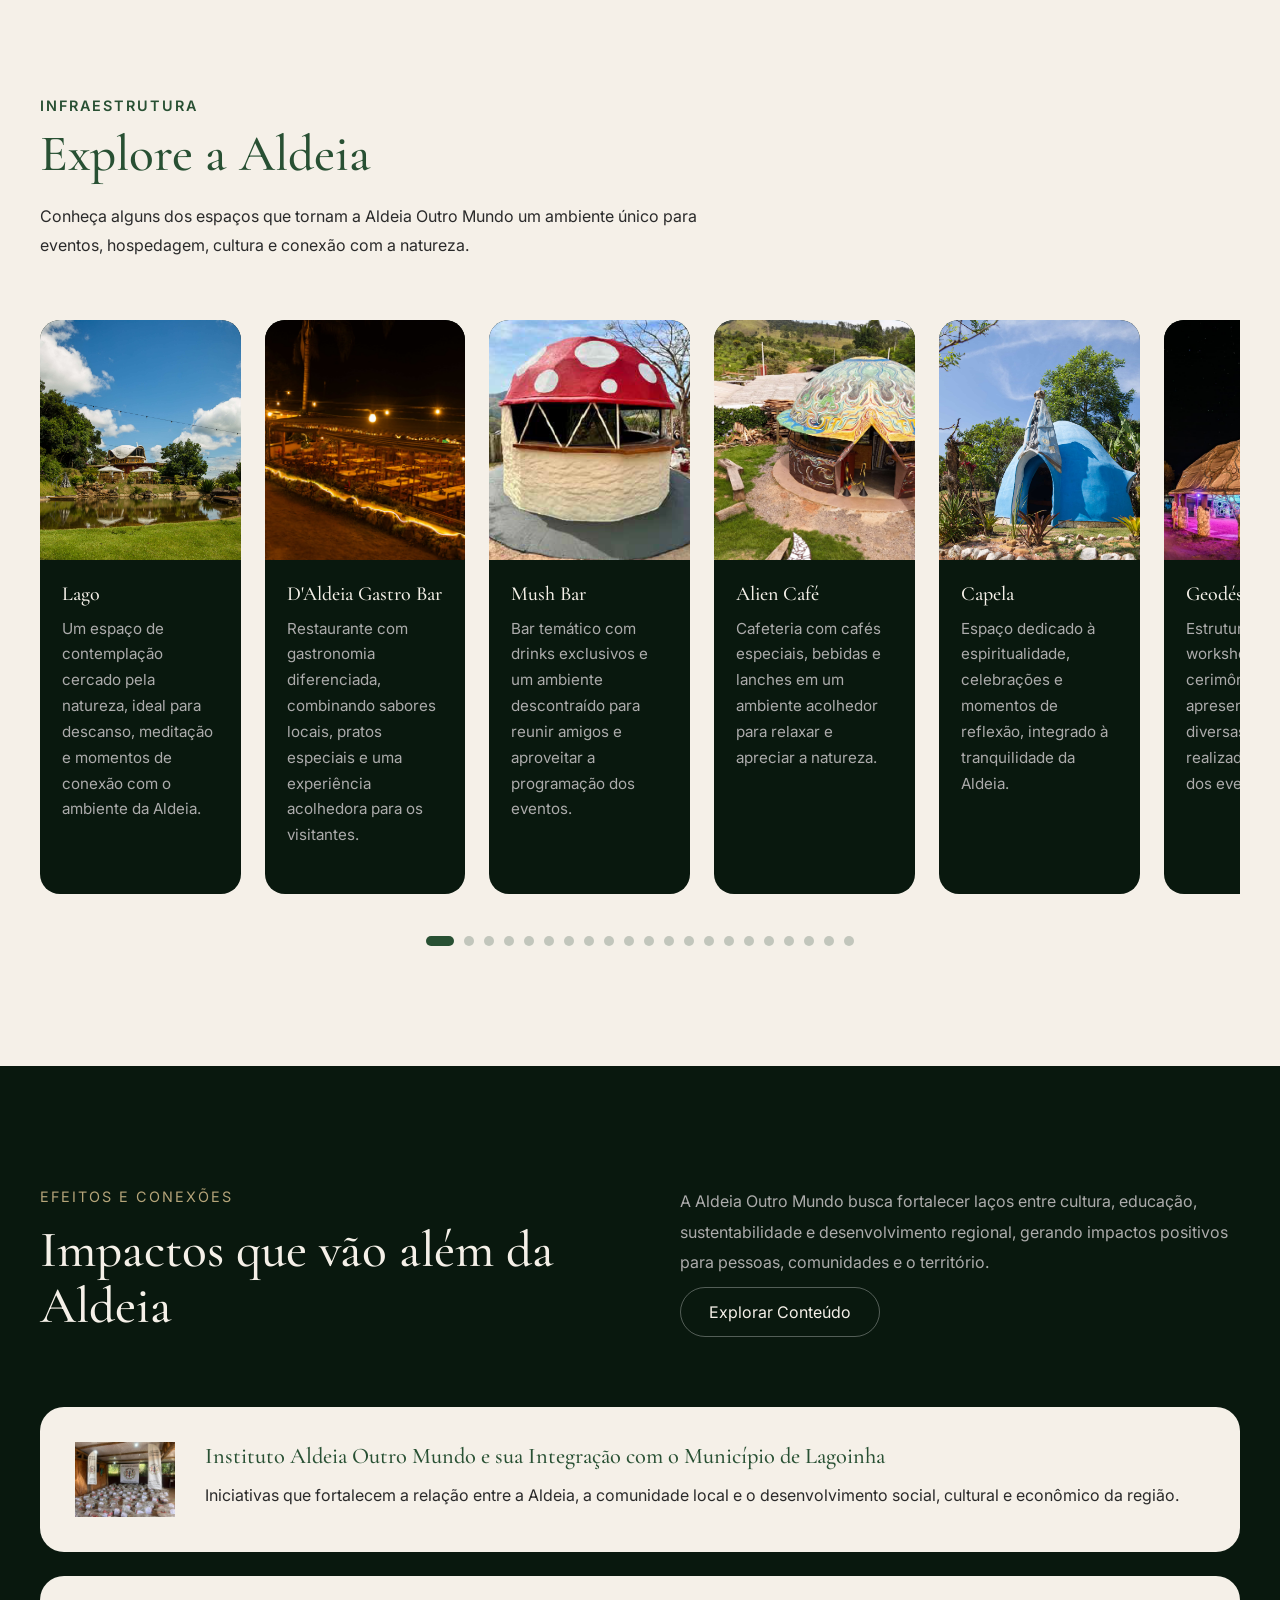
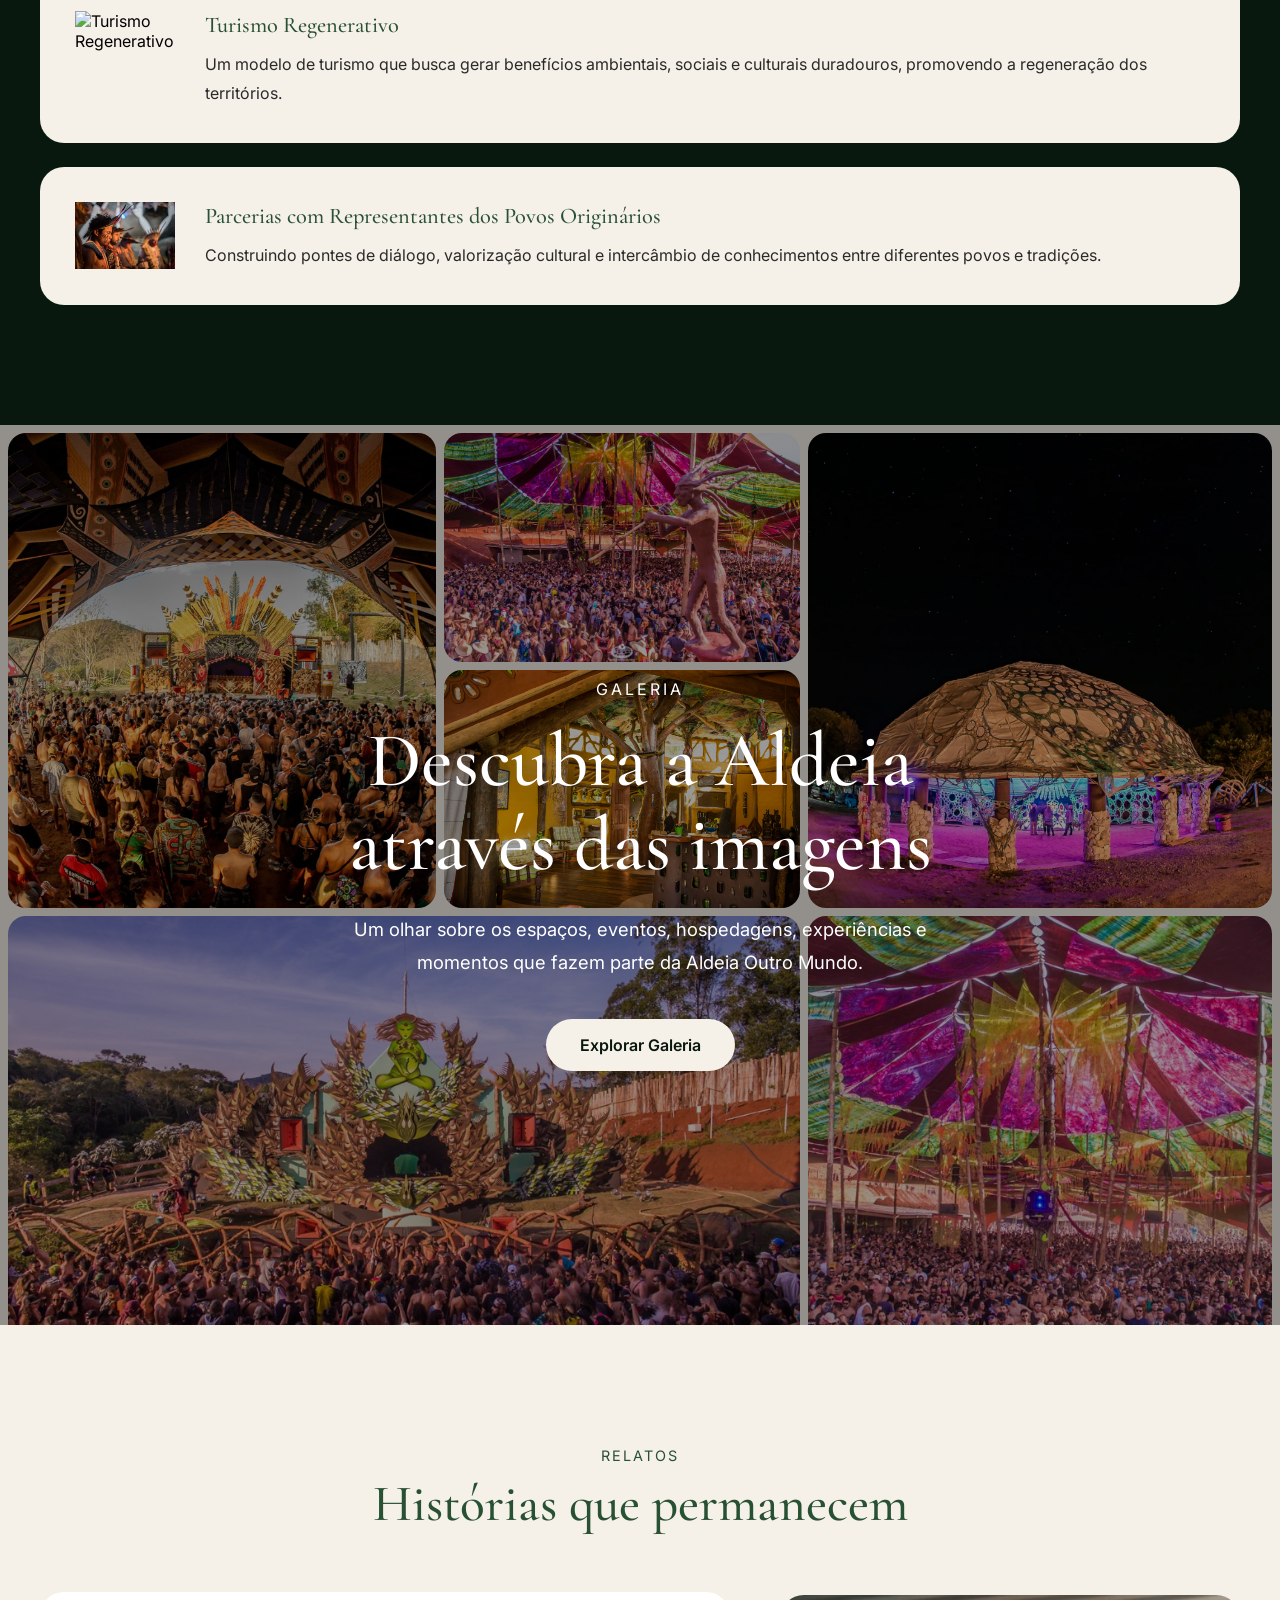
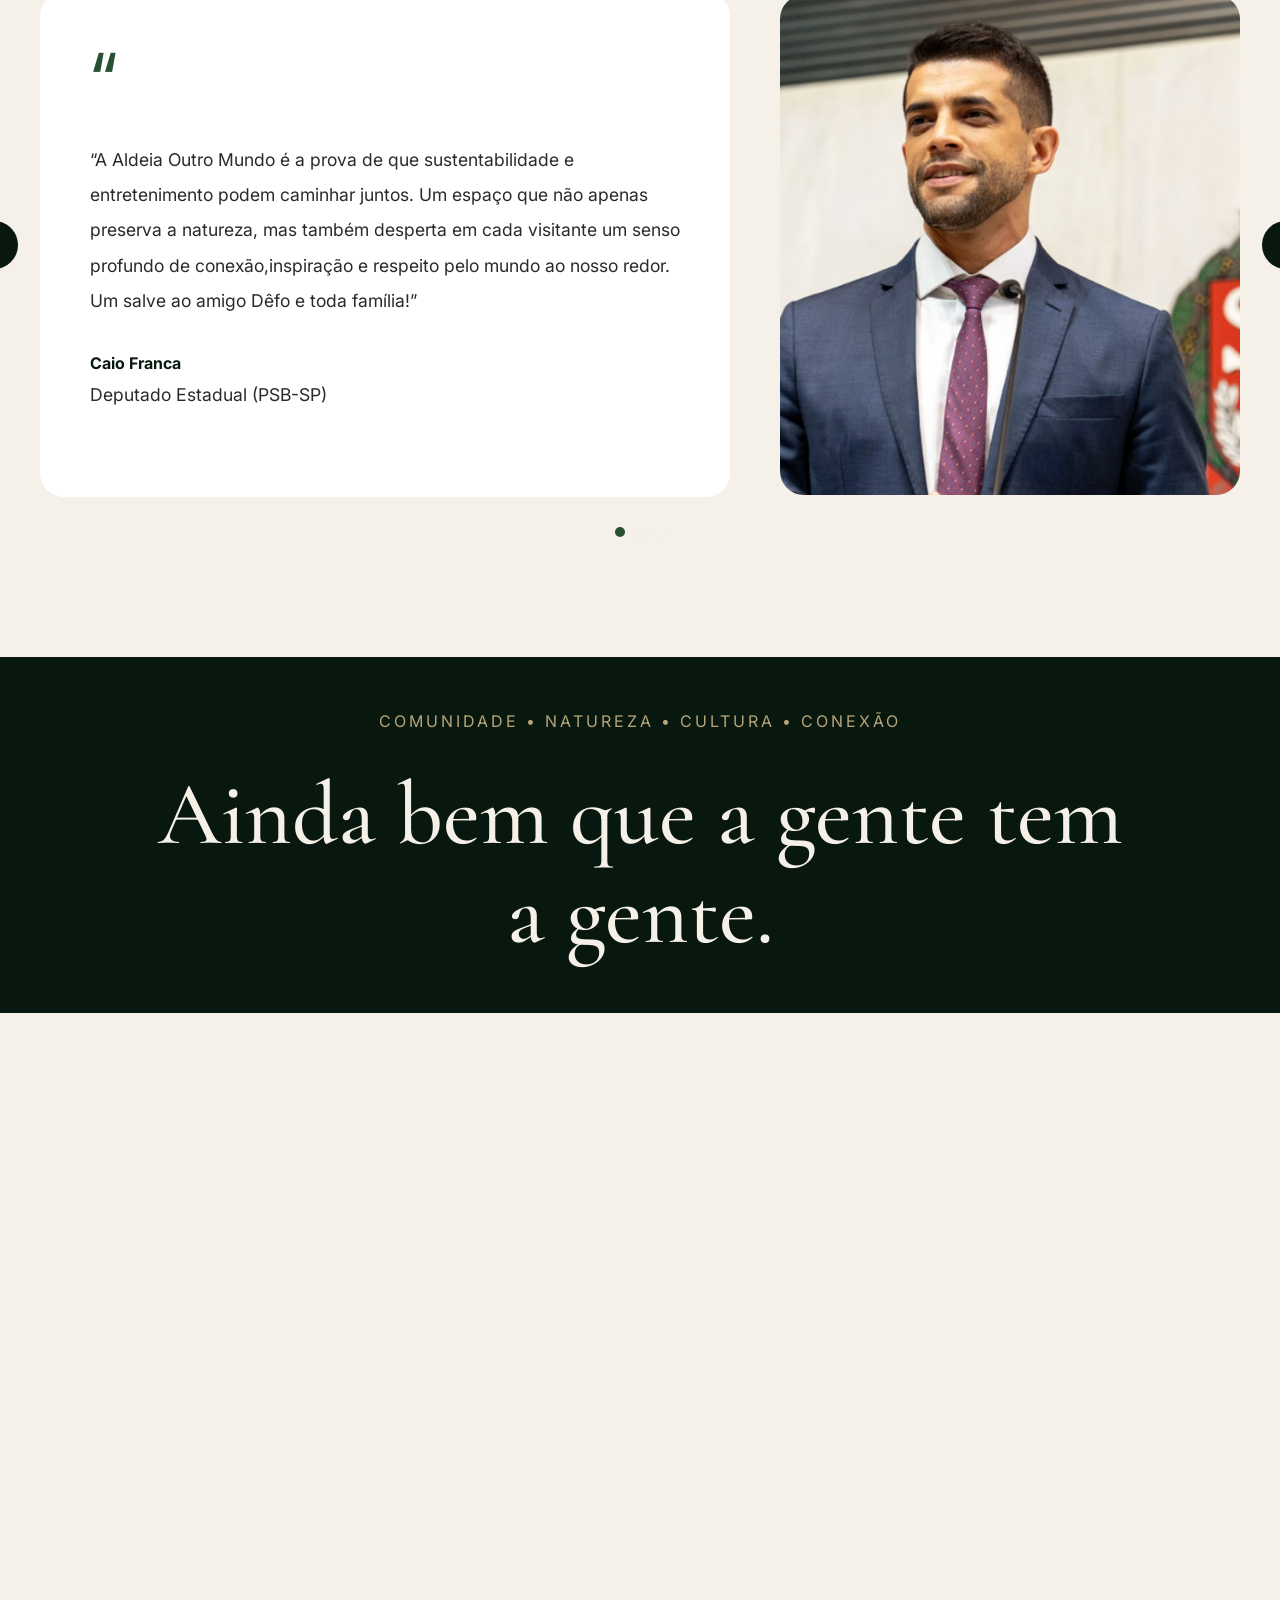
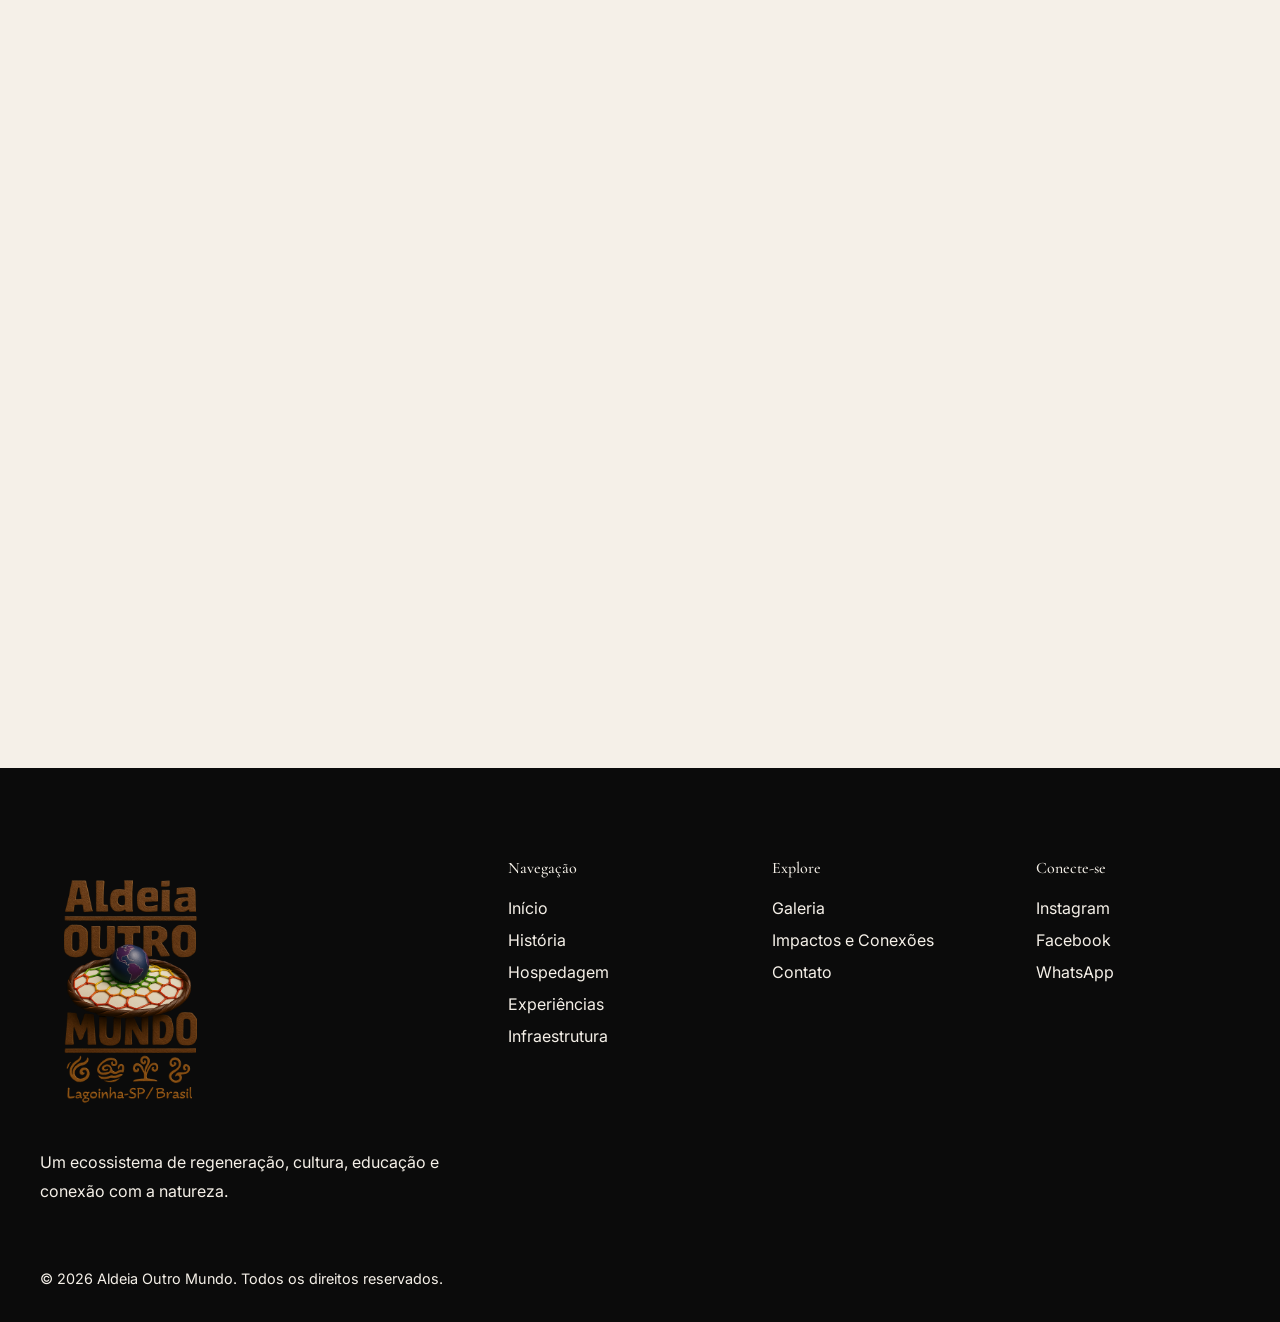
==== commit d3a2898d: "ajuste imagem open graph" ====
--- a/index.html
+++ b/index.html
@@ -11,11 +11,8 @@
       content="Conheça a Aldeia Outro Mundo, seus projetos, impacto social e iniciativas voltadas à transformação da comunidade."
     />
 
-    <!-- SEO -->
-    <!-- ALTERE para a URL da página -->
     <link rel="canonical" href="https://aldeiaoutromundo.com.br/" />
 
-    <!-- Open Graph (Facebook, WhatsApp, LinkedIn, Discord etc.) -->
     <meta property="og:type" content="website" />
     <meta property="og:locale" content="pt_BR" />
     <meta property="og:site_name" content="Aldeia Outro Mundo" />
@@ -27,20 +24,17 @@
       content="Conheça a Aldeia Outro Mundo, seus projetos, impacto social e iniciativas voltadas à transformação da comunidade."
     />
 
-    <!-- ALTERE para a URL da página -->
     <meta property="og:url" content="https://aldeiaoutromundo.com.br/" />
 
-    <!-- ALTERE para a URL COMPLETA da imagem -->
     <meta
       property="og:image"
-      content="https://aldeiaoutromundo.com.br/img/logo.png"
+      content="https://aldeiaoutromundo.com.br/img/hero.jpg"
     />
 
     <meta property="og:image:width" content="1200" />
     <meta property="og:image:height" content="630" />
     <meta property="og:image:alt" content="Aldeia Outro Mundo" />
 
-    <!-- Twitter/X -->
     <meta name="twitter:card" content="summary_large_image" />
     <meta name="twitter:title" content="Aldeia Outro Mundo" />
 
@@ -49,10 +43,9 @@
       content="Conheça a Aldeia Outro Mundo, seus projetos, impacto social e iniciativas voltadas à transformação da comunidade."
     />
 
-    <!-- ALTERE para a URL COMPLETA da imagem -->
     <meta
       name="twitter:image"
-      content="https://aldeiaoutromundo.com.br/img/logo.png"
+      content="https://aldeiaoutromundo.com.br/img/hero.jpg"
     />
 
     <link rel="stylesheet" href="./css/style.css" />
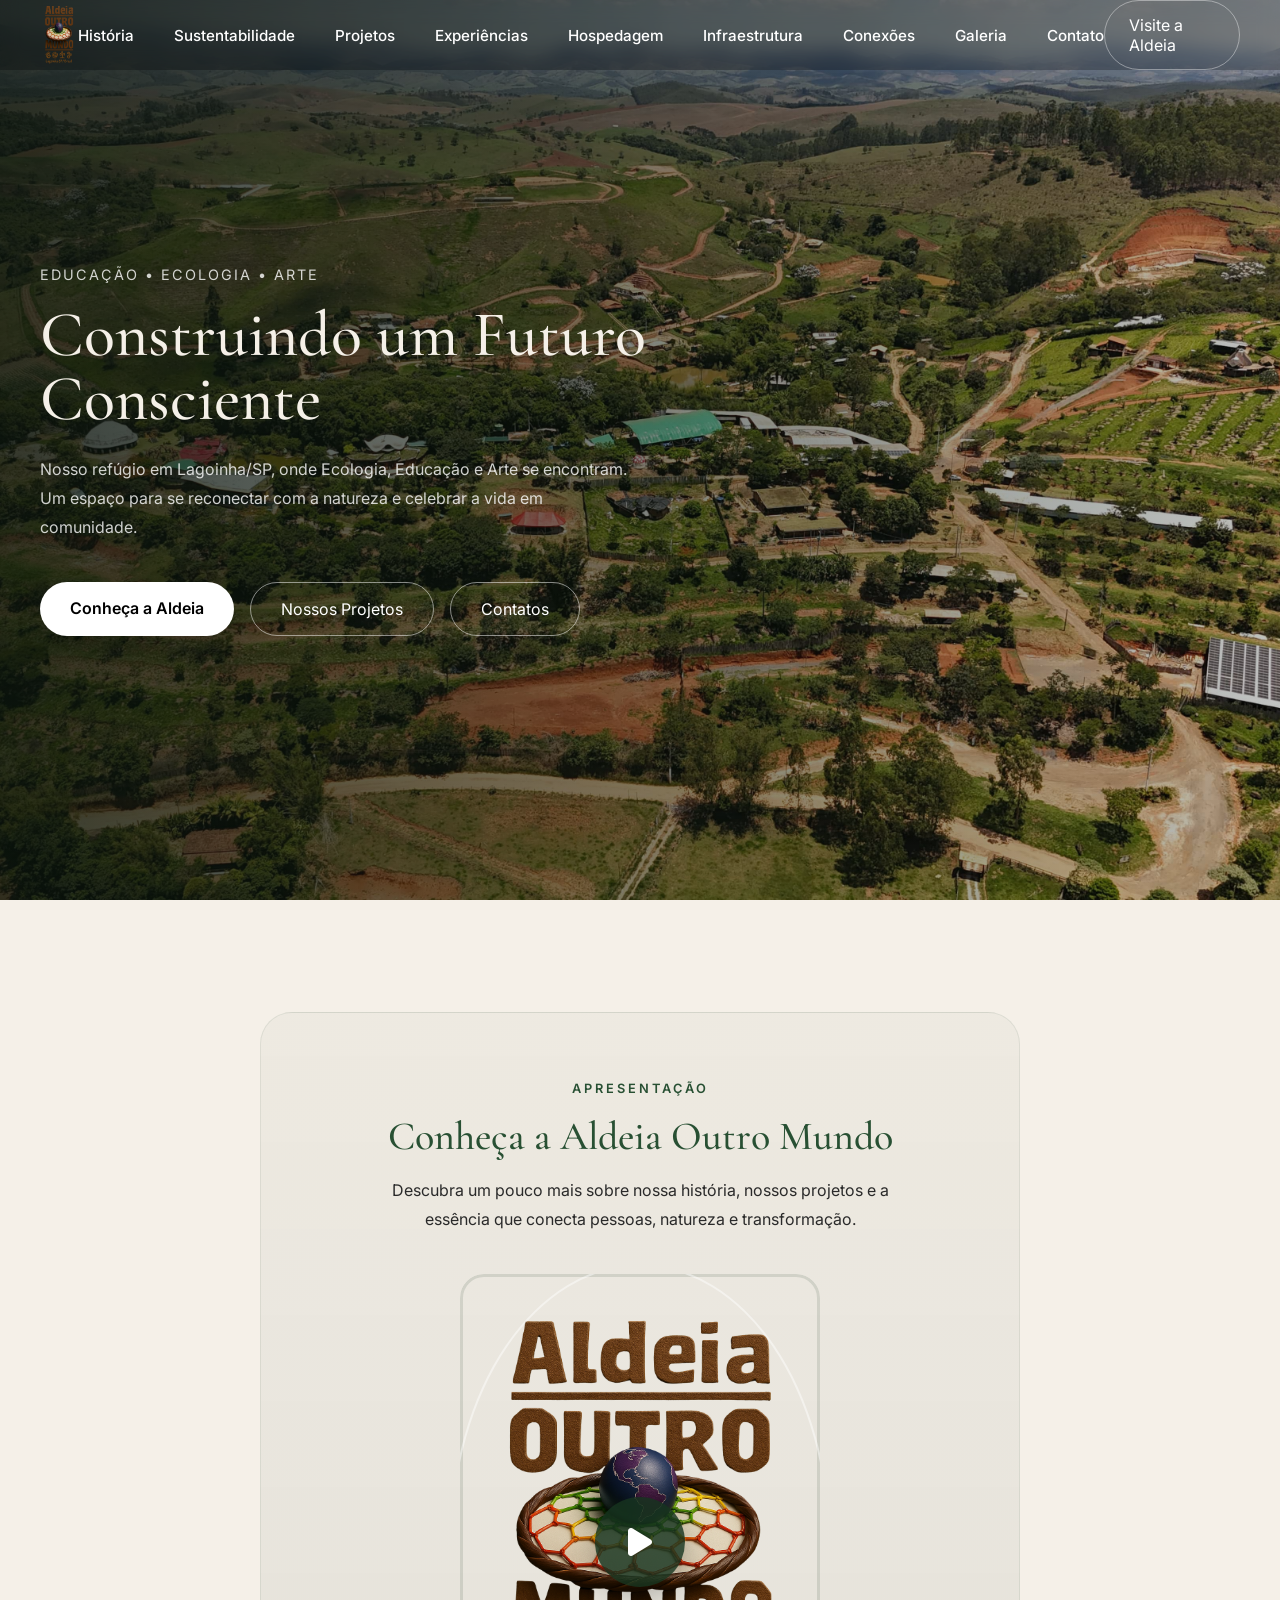
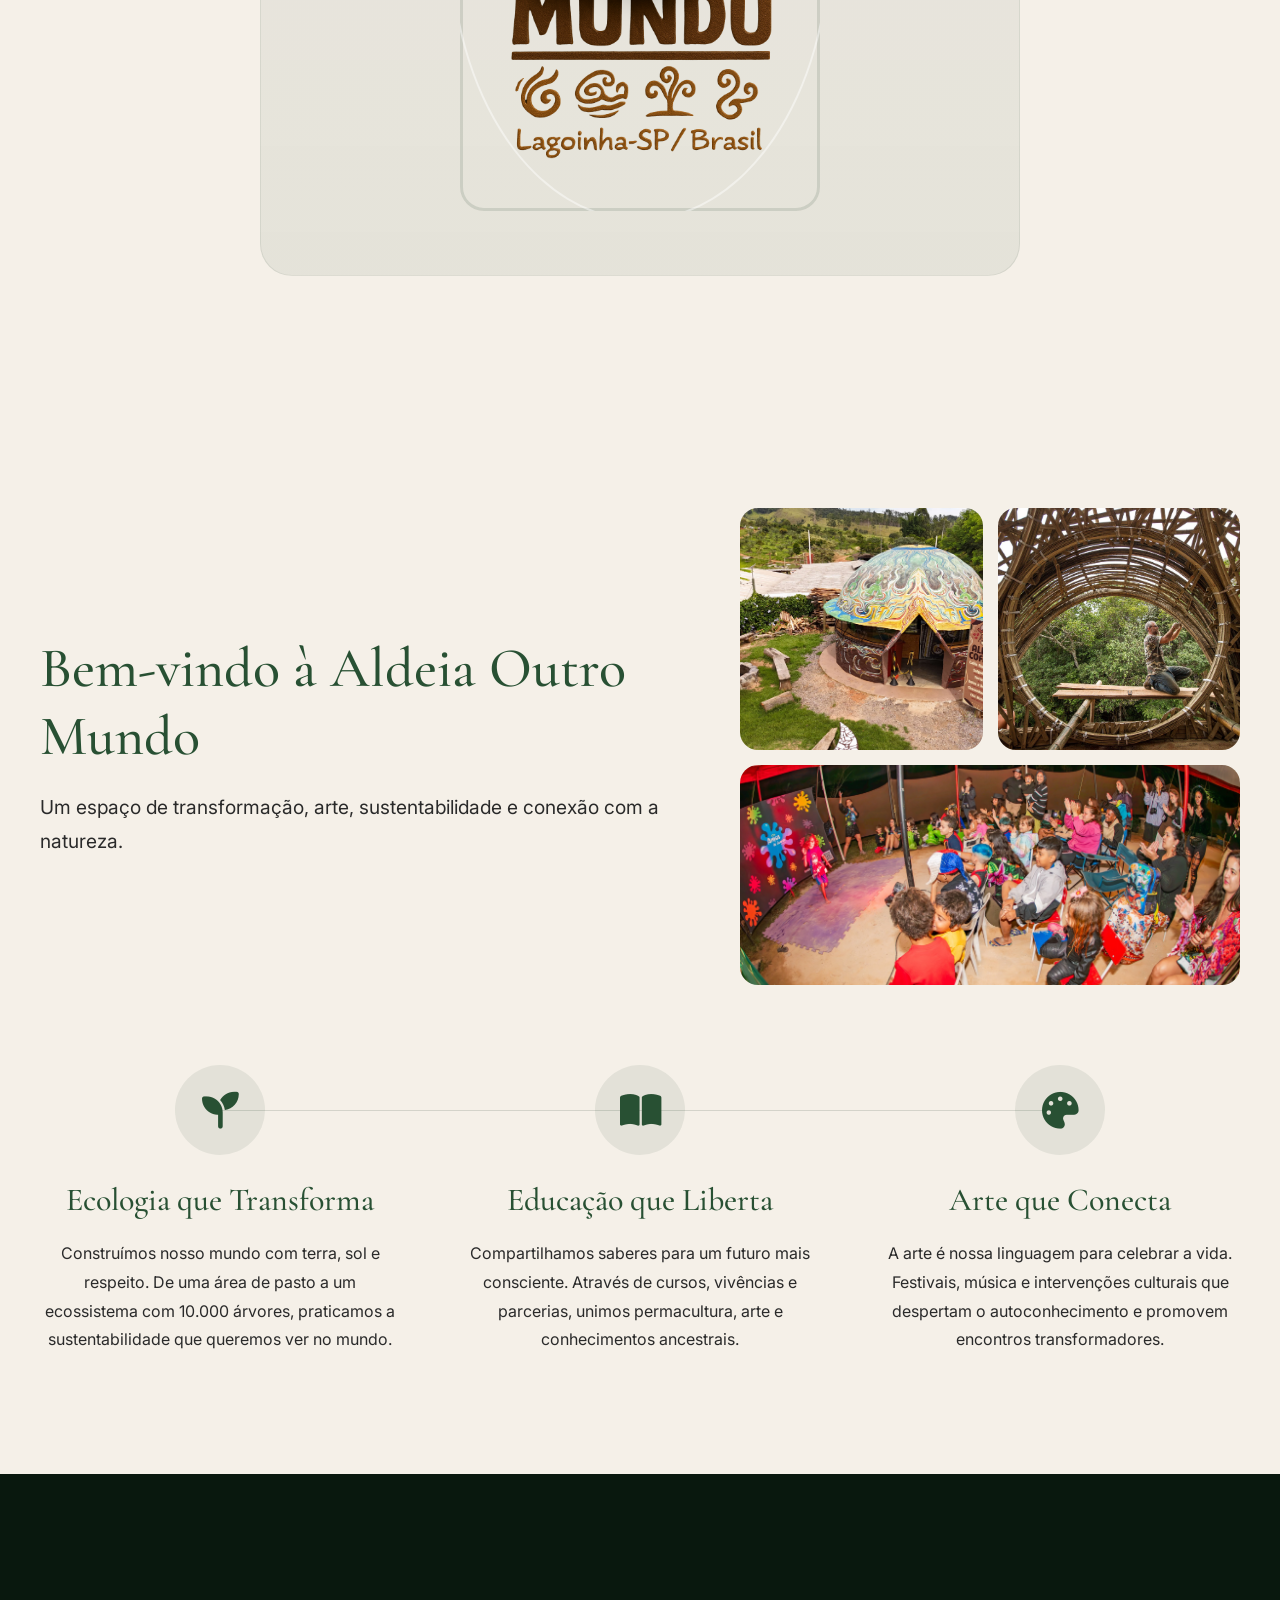
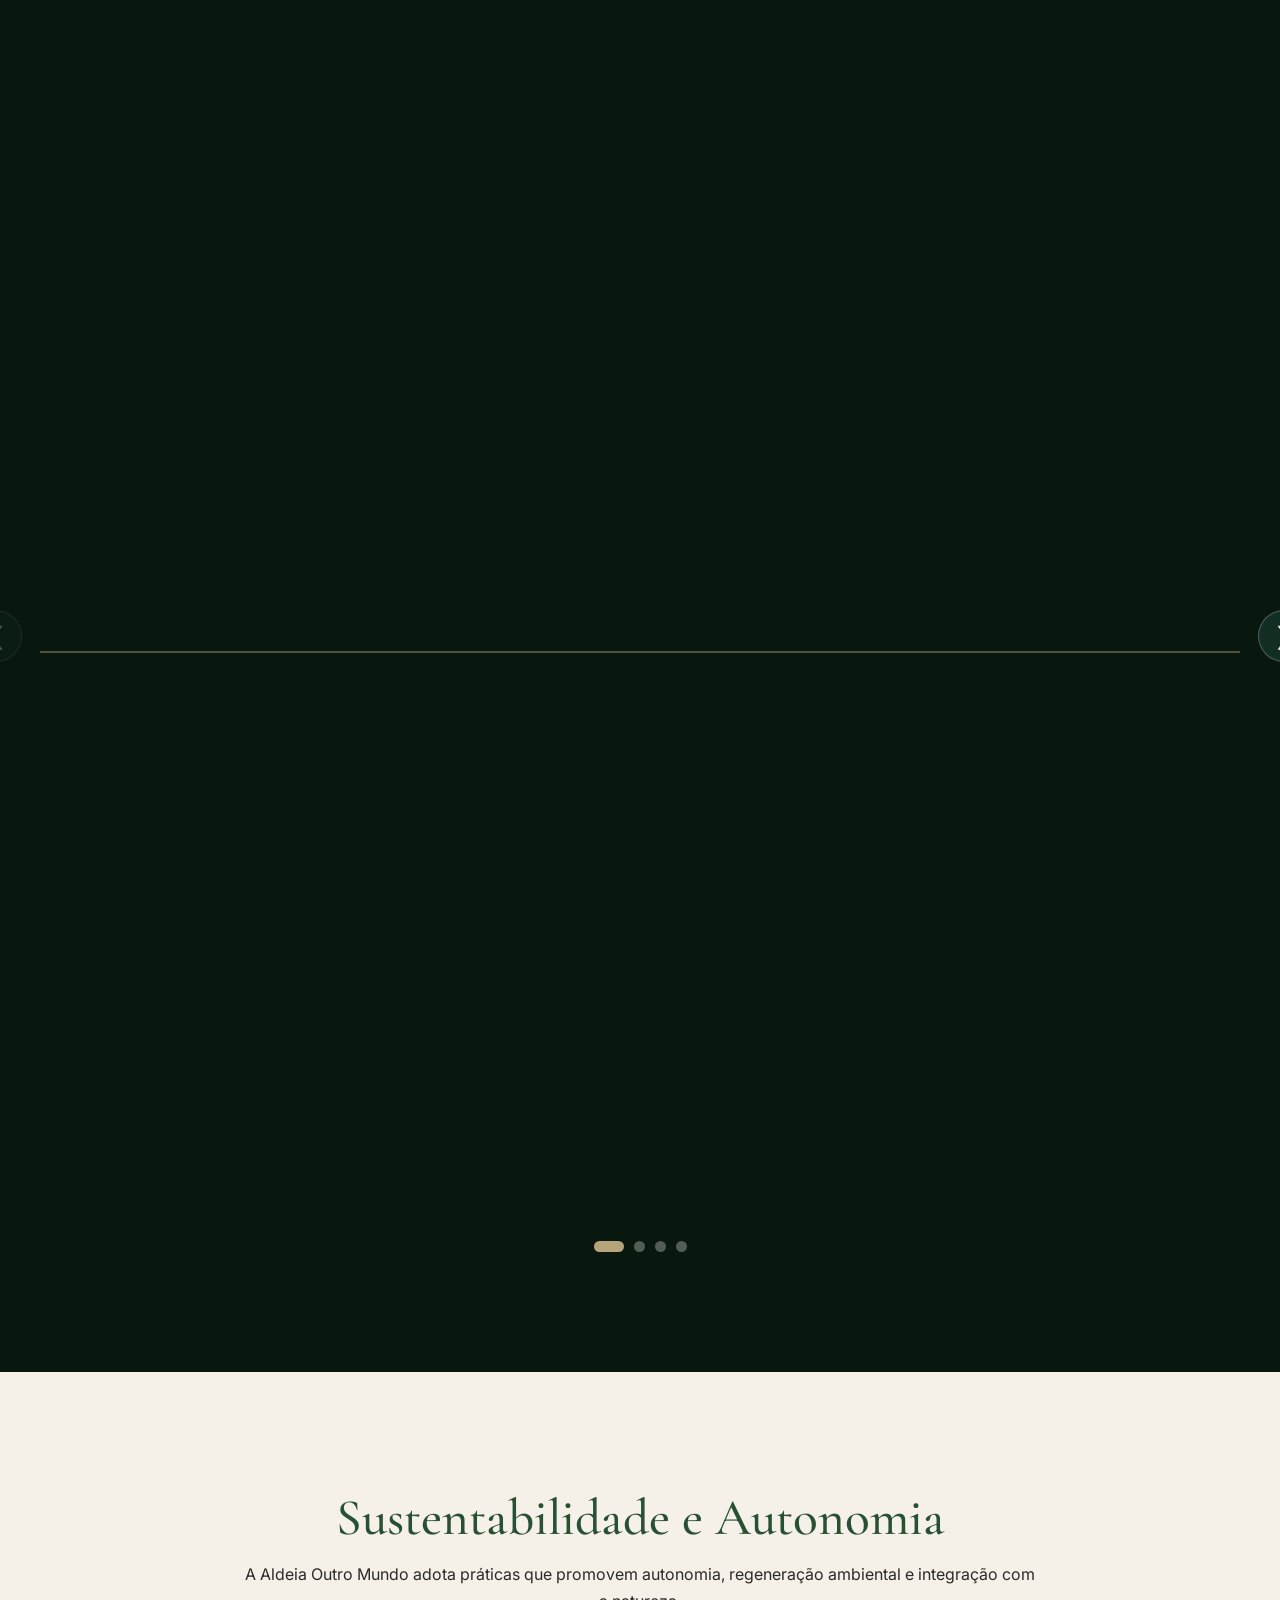
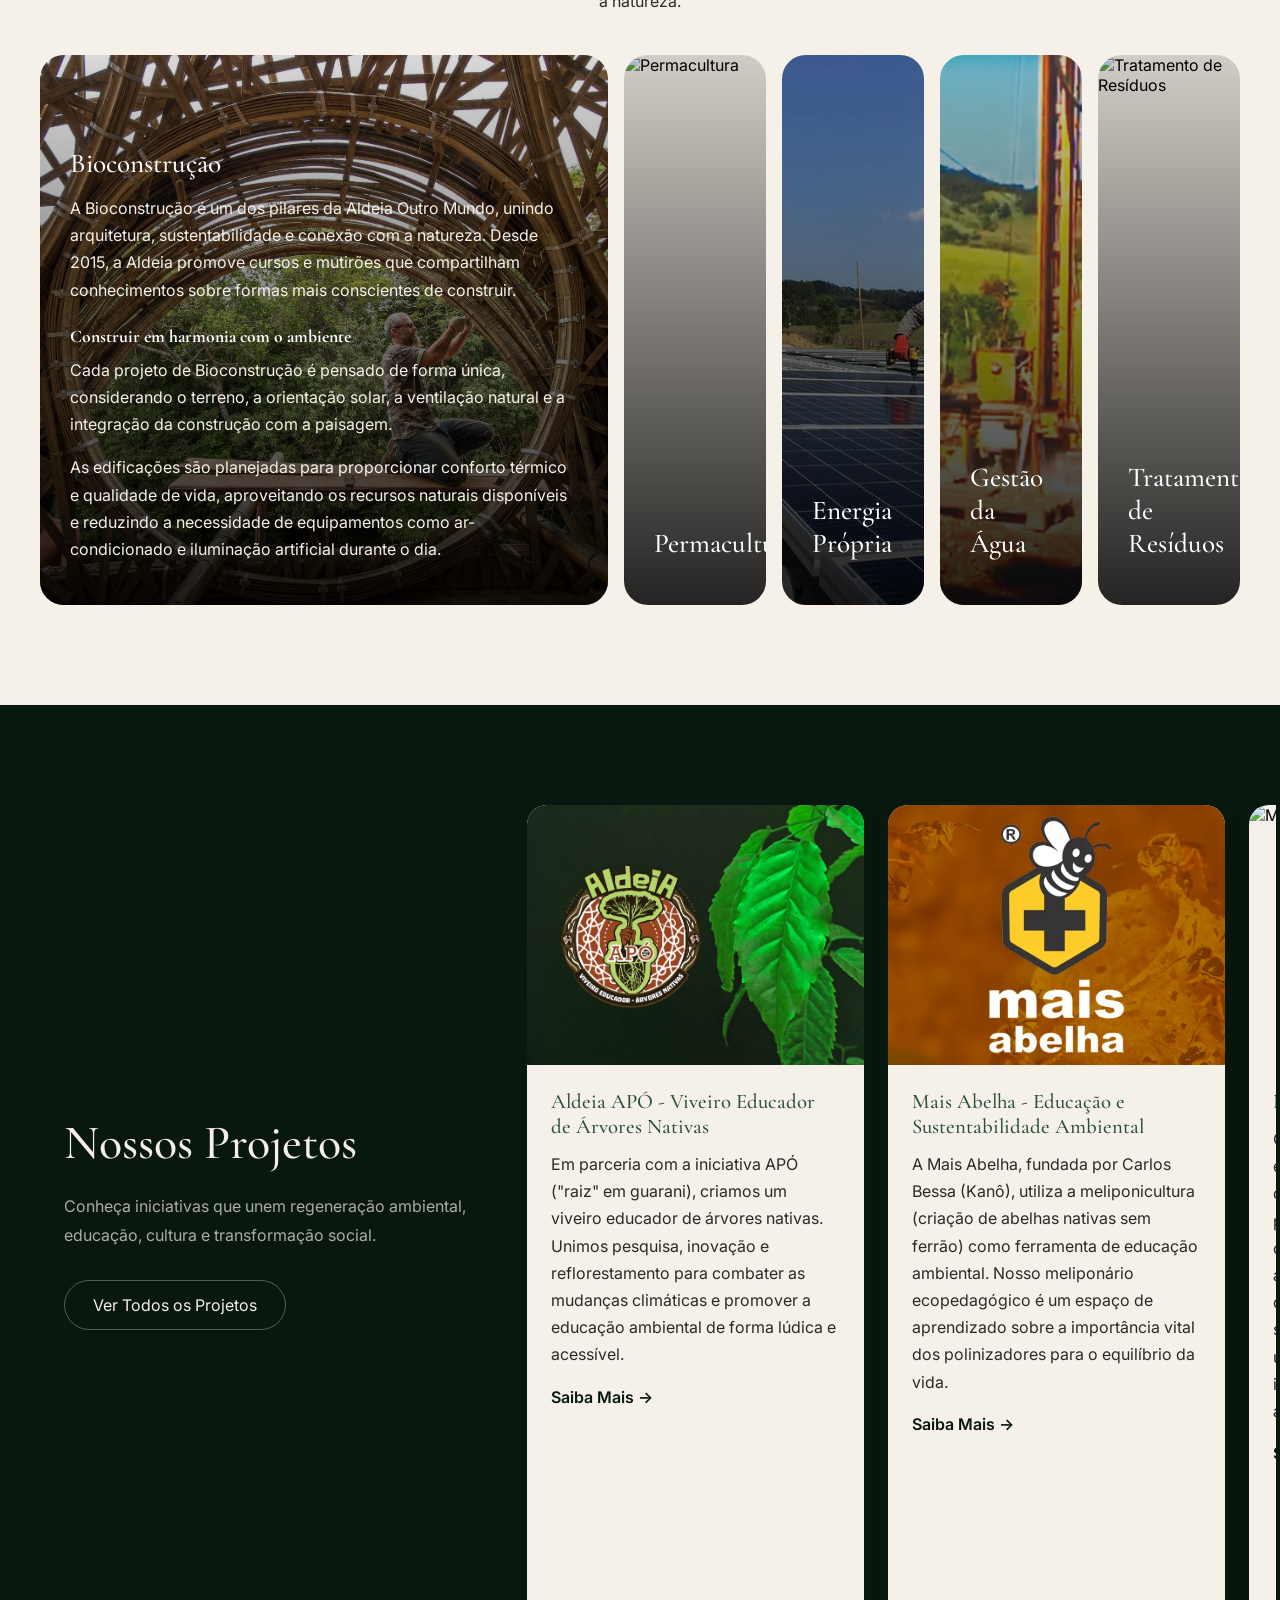
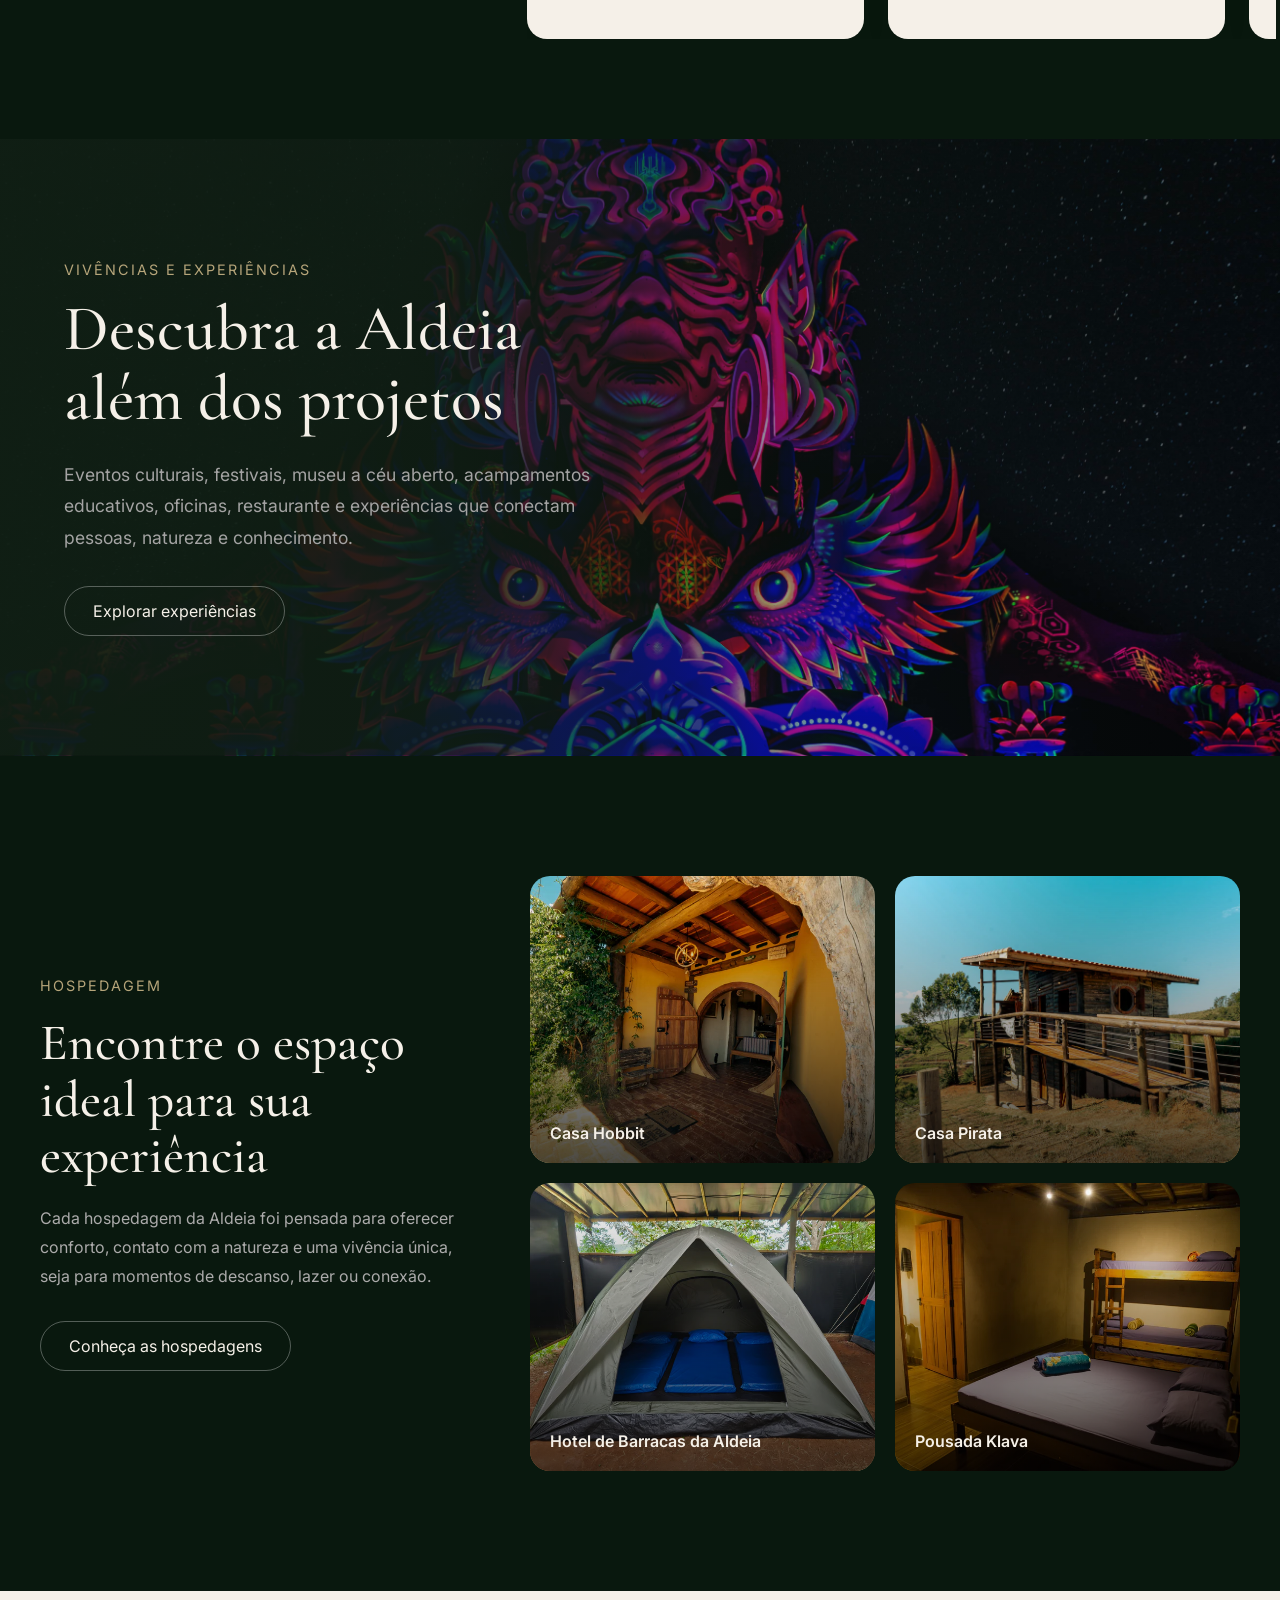
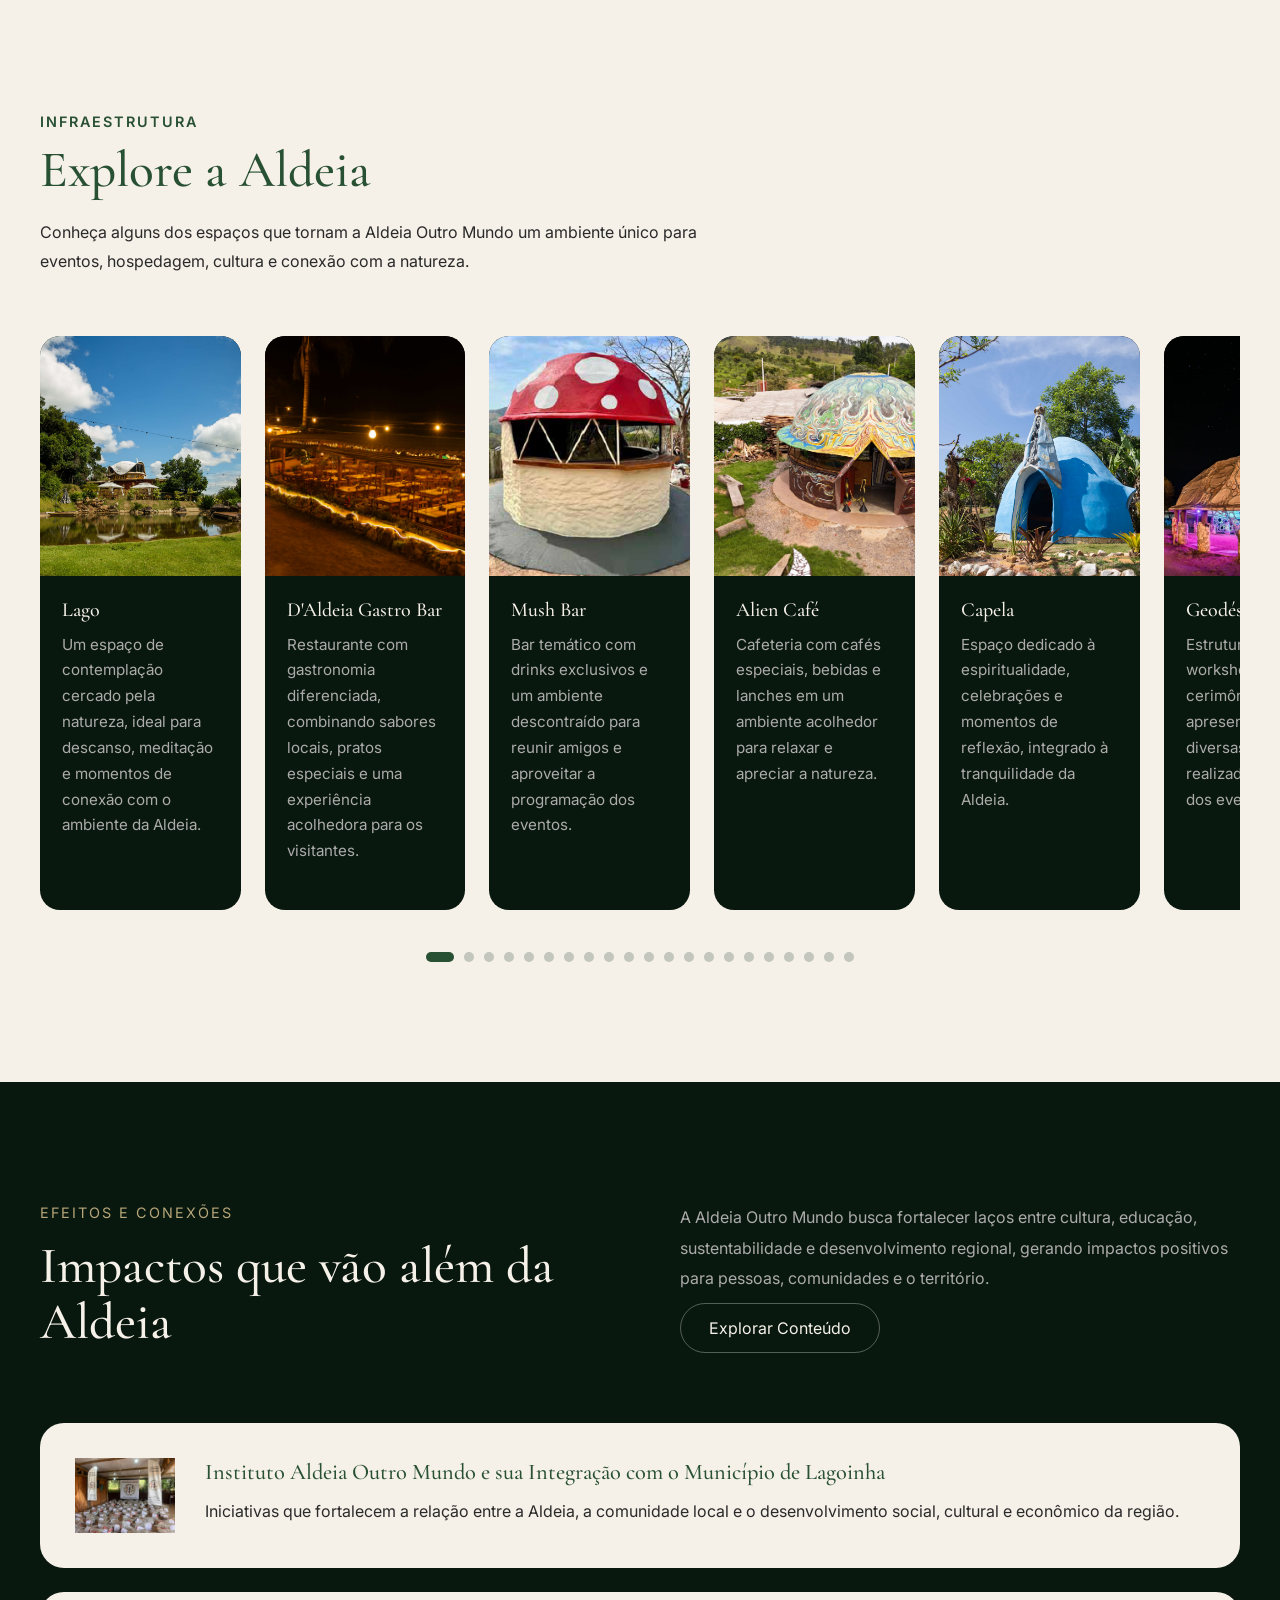
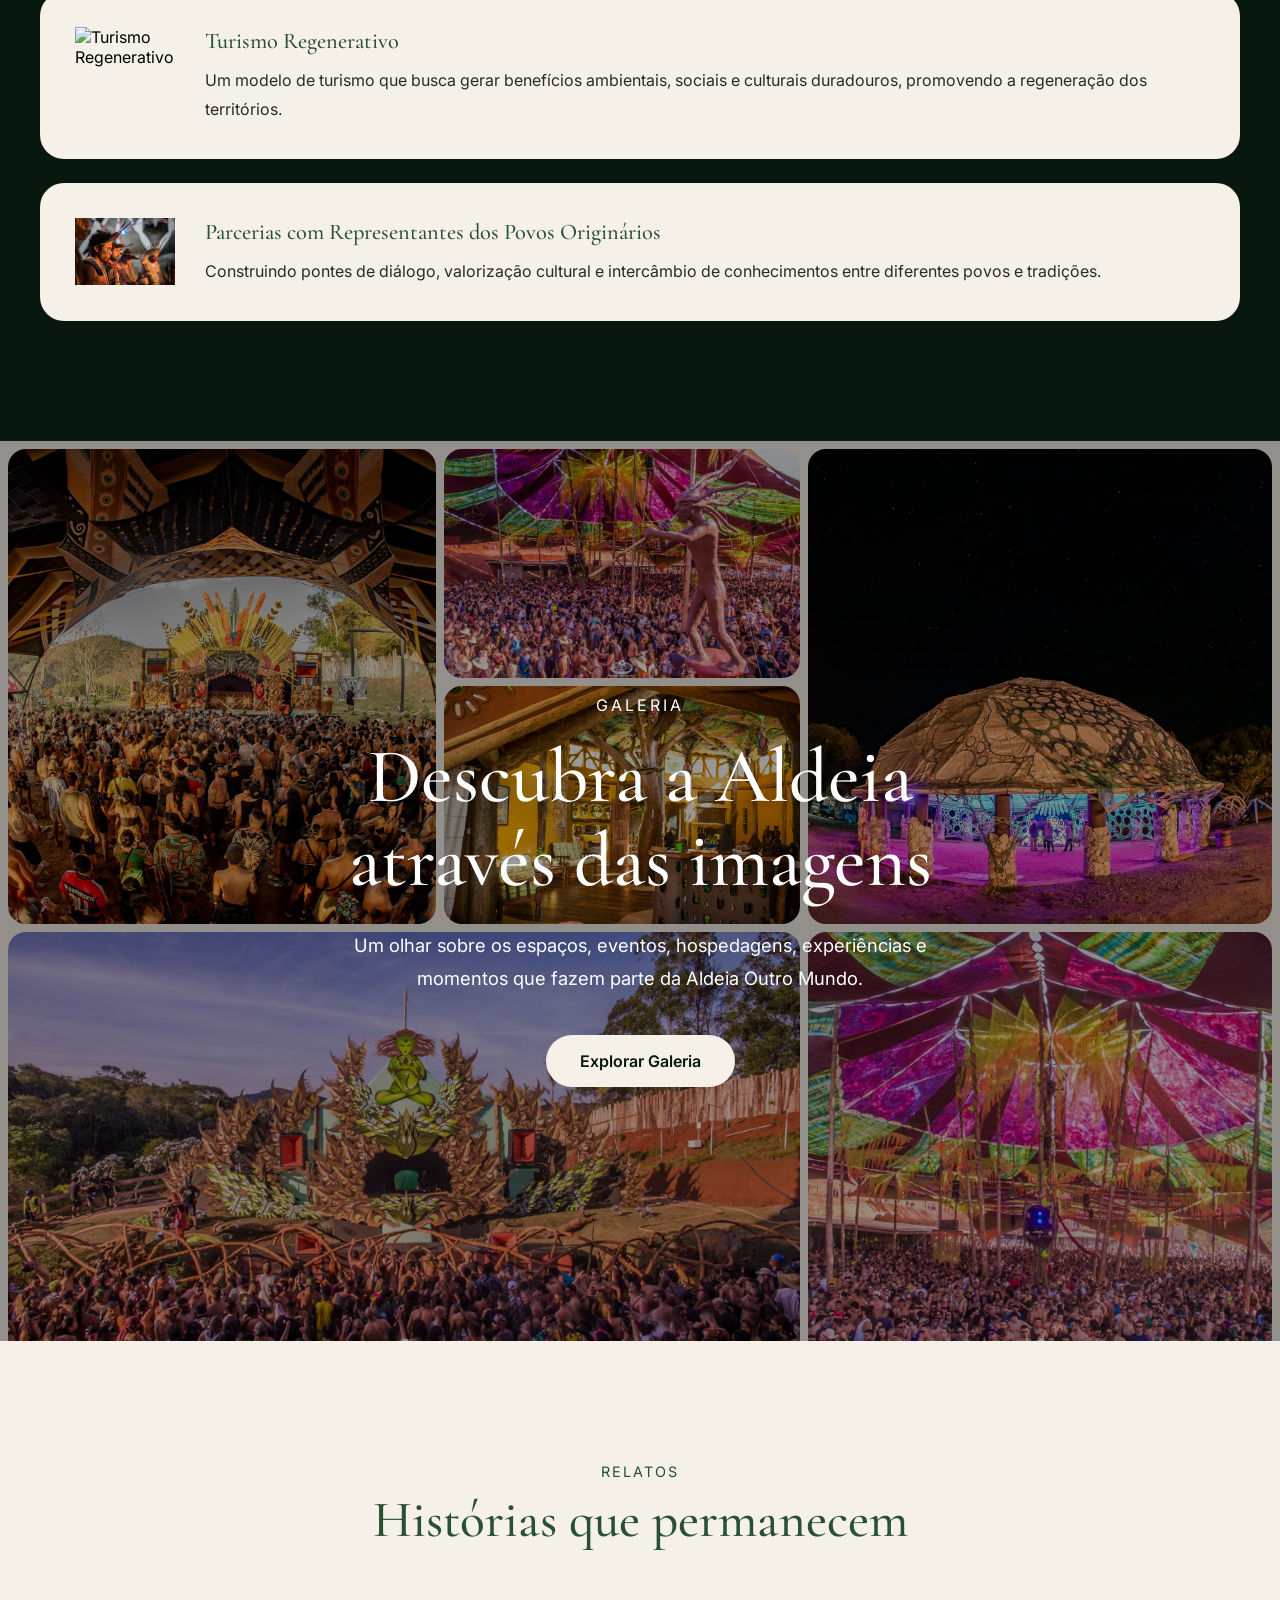
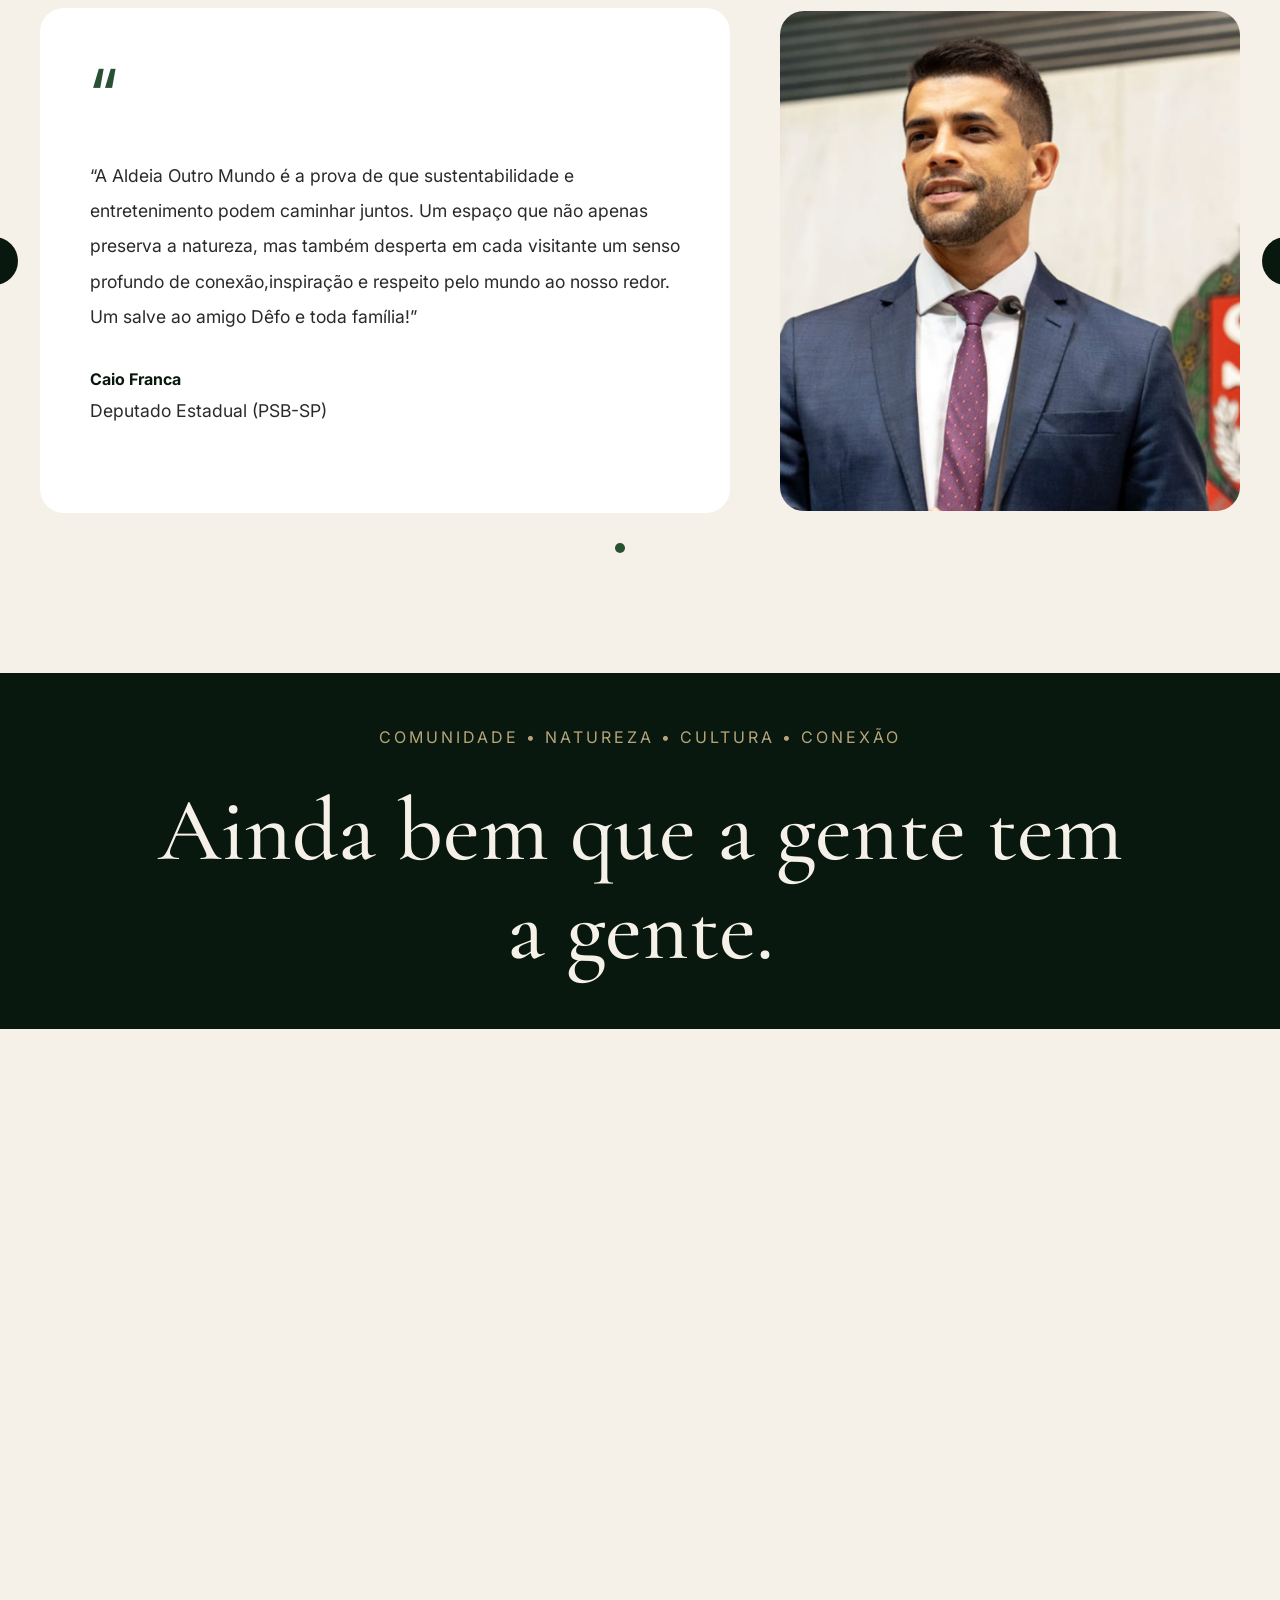
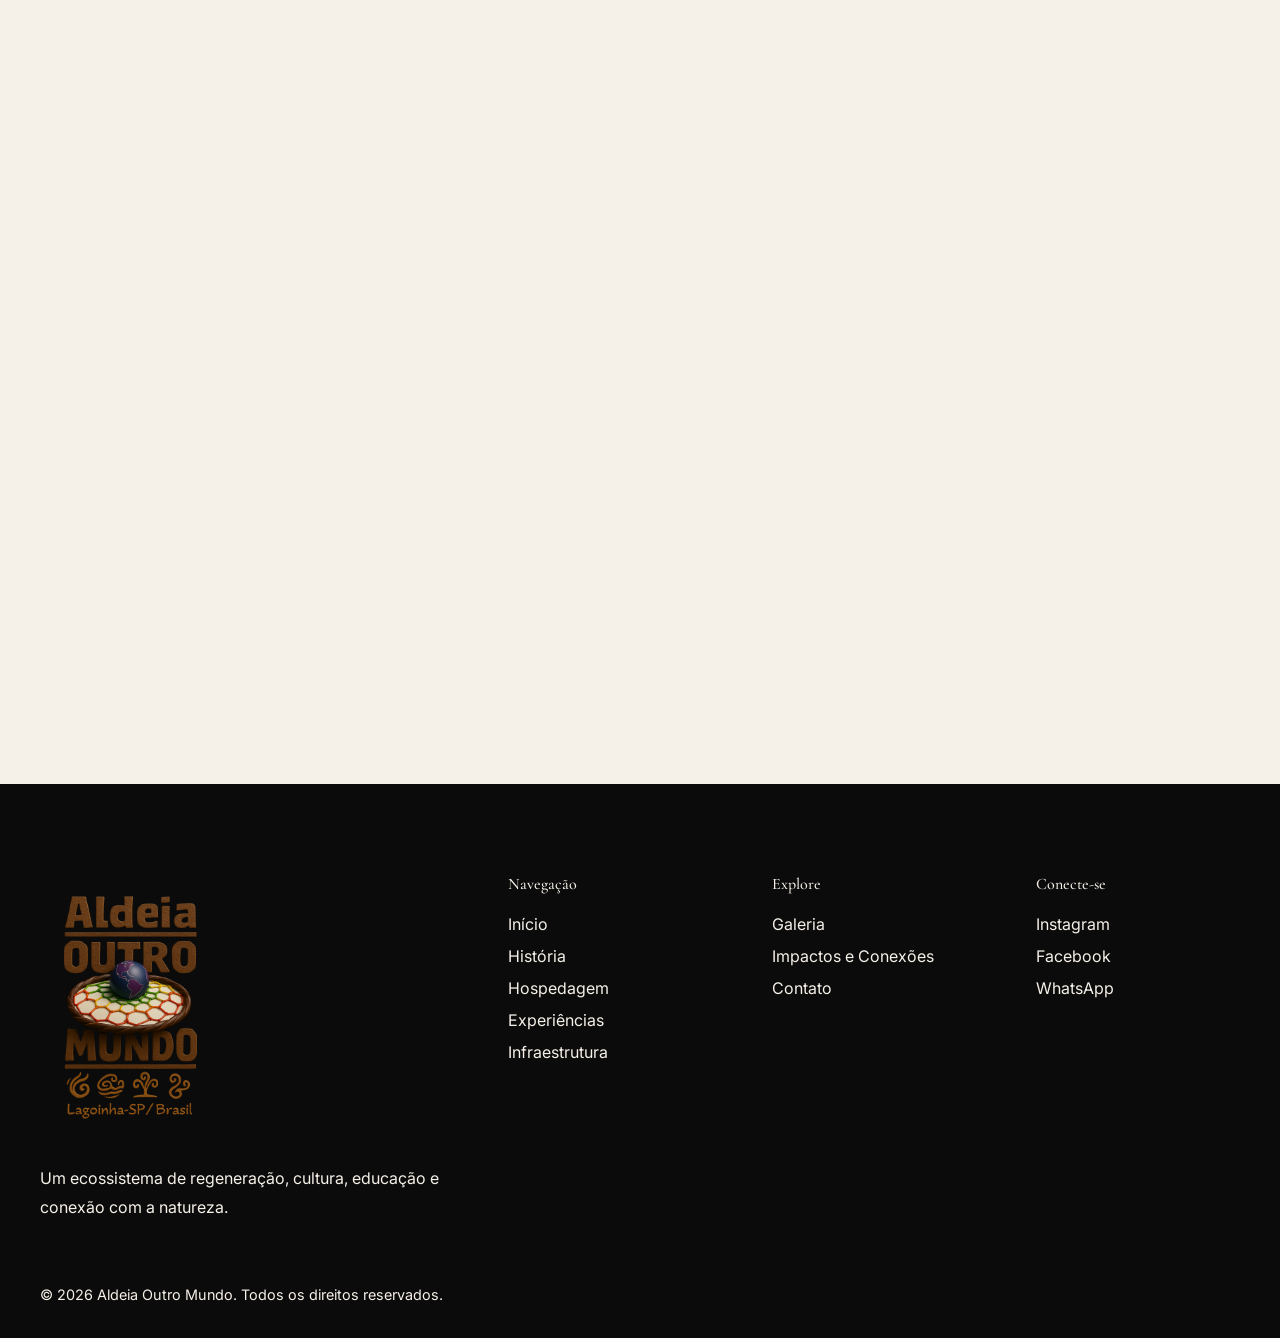
==== commit 18cf637a: "adiciona setas na história" ====
--- a/index.html
+++ b/index.html
@@ -229,8 +229,10 @@
       <section class="historia" id="historia">
         <div class="container">
           <div class="section-header reveal">
-            <span>Linha do Tempo </span>
+            <span>Linha do Tempo</span>
+
             <h2>Uma transformação construída ao longo das décadas</h2>
+
             <p>
               Acompanhe nossa evolução ano a ano, desde o primeiro sonho em 2014
               até a celebração de uma década em 2025. Esta linha do tempo conta
@@ -244,153 +246,183 @@
             </p>
           </div>
 
-          <div class="timeline-container">
-            <div class="timeline-track">
-              <div class="timeline-item">
-                <div class="timeline-image">
-                  <img
-                    src="./img/historia/linha-do-tempo-2014.jpg"
-                    alt="Pasto"
-                  />
-                </div>
-
-                <div class="timeline-dot"></div>
-
-                <div class="timeline-content">
-                  <h3>2014 - O Início de um Sonho Sustentável</h3>
-                  <p>
-                    Fábio Defourny (Dêfo) e Ivana Klava são motivados pelo sonho
-                    de criar um ambiente sustentável para sua filha
-                    recém-nascida. Eles escolhem a propriedade de 13,65 hectares
-                    em Lagoinha/SP, que na época era uma área desmatada
-                    utilizada para pastagem de gado.
-                  </p>
-                </div>
-              </div>
-
-              <div class="timeline-item">
-                <div class="timeline-image">
-                  <img
-                    src="./img/historia/linha-do-tempo-2015.jpg"
-                    alt="Construção"
-                  />
-                </div>
-
-                <div class="timeline-dot"></div>
-
-                <div class="timeline-content">
-                  <h3>2015 - Nascimento da Aldeia</h3>
-                  <p>
-                    Em 27 de Junho nasce oficialmente a Aldeia Outro Mundo e com
-                    isso têm início os cursos e mutirões de Bioconstrução na
-                    Aldeia.
-                  </p>
-                </div>
-              </div>
-
-              <div class="timeline-item">
-                <div class="timeline-image">
-                  <img
-                    src="./img/historia/linha-do-tempo-2018.jpg"
-                    alt="Energia"
-                  />
-                </div>
-
-                <div class="timeline-dot"></div>
-
-                <div class="timeline-content">
-                  <h3>2018 - Energia Renovada</h3>
-                  <p>
-                    Um sistema de energia solar fotovoltaica foi implantado,
-                    reforçando o compromisso com a sustentabilidade e a
-                    autossuficiência energética. No telhado da cozinha, foram
-                    instalados 100 painéis solares capazes de transformar a luz
-                    do sol em eletricidade limpa e renovável, reduzindo
-                    significativamente o consumo de energia convencional e a
-                    emissão de carbono. Essa iniciativa contribui não apenas
-                    para a preservação ambiental, mas também para a eficiência
-                    operacional da Aldeia.
-                  </p>
-                </div>
-              </div>
-
-              <div class="timeline-item">
-                <div class="timeline-image">
-                  <img
-                    src="./img/historia/linha-do-tempo-2020.jpg"
-                    alt="Lago e Crianças"
-                  />
-                </div>
-
-                <div class="timeline-dot"></div>
-
-                <div class="timeline-content">
-                  <h3>2020 - Renascimento em Tempos Desafiadores</h3>
-                  <p>
-                    Em meio aos desafios da pandemia, a Aldeia demonstra
-                    resiliência e inovação ao transformar seu espaço de eventos
-                    na Forneria Restaurante & Pizzaria, iniciando suas
-                    atividades com o serviço de delivery. Nesse mesmo período,
-                    consolida importantes parcerias voltadas à sustentabilidade:
-                    une-se ao programa de pagamento por serviços ambientais da
-                    Conexão Mata Atlântica e ao Instituto Inocas para o plantio
-                    de 4.000 palmeiras Macaúba, fortalecendo seu compromisso com
-                    a regeneração ambiental e o desenvolvimento responsável.
-                  </p>
-                </div>
-              </div>
-
-              <div class="timeline-item">
-                <div class="timeline-image">
-                  <img
-                    src="./img/historia/linha-do-tempo-2024.jpg"
-                    alt="Energia"
-                  />
-                </div>
-
-                <div class="timeline-dot"></div>
-
-                <div class="timeline-content">
-                  <h3>2024 - Autossuficiência e Colaboração Sustentável</h3>
-                  <p>
-                    A Aldeia dá mais um passo rumo à sustentabilidade ao
-                    instalar 180 novas placas solares, alcançando uma geração
-                    média de 14.000 kWh por mês. Com essa expansão, atinge 120%
-                    de energia limpa, tornando-se totalmente autossuficiente e
-                    capaz de doar o excedente para a rede. Paralelamente, a
-                    Aldeia Outro Mundo fortalece sua atuação socioambiental ao
-                    apoiar os projetos Aldeia Apó - Viveiro de Mudas e o Mais
-                    Abelha, promovendo a educação ecológica e a preservação do
-                    meio ambiente.
-                  </p>
-                </div>
-              </div>
-
-              <div class="timeline-item">
-                <div class="timeline-image">
-                  <img
-                    src="./img/historia/linha-do-tempo-2025.jpg"
-                    alt="Aldeia"
-                  />
-                </div>
-
-                <div class="timeline-dot"></div>
-
-                <div class="timeline-content">
-                  <h3>2025 - Uma Década de Transformações e Magia</h3>
-                  <p>
-                    Durante o evento Mundo de Oz 2025, a Aldeia Outro Mundo
-                    inaugura a Pirâmide Terapêutica da Magia Ancestral, um
-                    espaço dedicado ao bem-estar, à espiritualidade e à conexão
-                    com as energias da natureza. A celebração marca também os 10
-                    anos de uma jornada repleta de transformações — de 2015 a
-                    2025 — em que a Aldeia se consolidou como um símbolo de
-                    sustentabilidade, arte e integração entre pessoas e saberes
-                    ancestrais.
-                  </p>
-                </div>
-              </div>
-            </div>
+          <div class="timeline-slider" tabindex="0">
+            <button
+              class="timeline-arrow timeline-arrow-prev"
+              type="button"
+              aria-label="Voltar para o item anterior"
+            >
+              &#10094;
+            </button>
+
+            <div class="timeline-container">
+              <div class="timeline-track">
+                <article class="timeline-item">
+                  <div class="timeline-image">
+                    <img
+                      src="./img/historia/linha-do-tempo-2014.jpg"
+                      alt="Área de pastagem onde a Aldeia Outro Mundo começou"
+                    />
+                  </div>
+
+                  <div class="timeline-dot"></div>
+
+                  <div class="timeline-content">
+                    <h3>2014 - O Início de um Sonho Sustentável</h3>
+
+                    <p>
+                      Fábio Defourny (Dêfo) e Ivana Klava são motivados pelo
+                      sonho de criar um ambiente sustentável para sua filha
+                      recém-nascida. Eles escolhem a propriedade de 13,65
+                      hectares em Lagoinha/SP, que na época era uma área
+                      desmatada utilizada para pastagem de gado.
+                    </p>
+                  </div>
+                </article>
+
+                <article class="timeline-item">
+                  <div class="timeline-image">
+                    <img
+                      src="./img/historia/linha-do-tempo-2015.jpg"
+                      alt="Início das construções da Aldeia Outro Mundo"
+                    />
+                  </div>
+
+                  <div class="timeline-dot"></div>
+
+                  <div class="timeline-content">
+                    <h3>2015 - Nascimento da Aldeia</h3>
+
+                    <p>
+                      Em 27 de junho nasce oficialmente a Aldeia Outro Mundo e,
+                      com isso, têm início os cursos e mutirões de Bioconstrução
+                      na Aldeia.
+                    </p>
+                  </div>
+                </article>
+
+                <article class="timeline-item">
+                  <div class="timeline-image">
+                    <img
+                      src="./img/historia/linha-do-tempo-2018.jpg"
+                      alt="Painéis de energia solar instalados na Aldeia"
+                    />
+                  </div>
+
+                  <div class="timeline-dot"></div>
+
+                  <div class="timeline-content">
+                    <h3>2018 - Energia Renovada</h3>
+
+                    <p>
+                      Um sistema de energia solar fotovoltaica foi implantado,
+                      reforçando o compromisso com a sustentabilidade e a
+                      autossuficiência energética. No telhado da cozinha, foram
+                      instalados 100 painéis solares capazes de transformar a
+                      luz do sol em eletricidade limpa e renovável, reduzindo
+                      significativamente o consumo de energia convencional e a
+                      emissão de carbono. Essa iniciativa contribui não apenas
+                      para a preservação ambiental, mas também para a eficiência
+                      operacional da Aldeia.
+                    </p>
+                  </div>
+                </article>
+
+                <article class="timeline-item">
+                  <div class="timeline-image">
+                    <img
+                      src="./img/historia/linha-do-tempo-2020.jpg"
+                      alt="Crianças próximas ao lago da Aldeia Outro Mundo"
+                    />
+                  </div>
+
+                  <div class="timeline-dot"></div>
+
+                  <div class="timeline-content">
+                    <h3>2020 - Renascimento em Tempos Desafiadores</h3>
+
+                    <p>
+                      Em meio aos desafios da pandemia, a Aldeia demonstra
+                      resiliência e inovação ao transformar seu espaço de
+                      eventos na Forneria Restaurante &amp; Pizzaria, iniciando
+                      suas atividades com o serviço de delivery. Nesse mesmo
+                      período, consolida importantes parcerias voltadas à
+                      sustentabilidade: une-se ao programa de pagamento por
+                      serviços ambientais da Conexão Mata Atlântica e ao
+                      Instituto Inocas para o plantio de 4.000 palmeiras
+                      Macaúba, fortalecendo seu compromisso com a regeneração
+                      ambiental e o desenvolvimento responsável.
+                    </p>
+                  </div>
+                </article>
+
+                <article class="timeline-item">
+                  <div class="timeline-image">
+                    <img
+                      src="./img/historia/linha-do-tempo-2024.jpg"
+                      alt="Ampliação do sistema de energia solar da Aldeia"
+                    />
+                  </div>
+
+                  <div class="timeline-dot"></div>
+
+                  <div class="timeline-content">
+                    <h3>2024 - Autossuficiência e Colaboração Sustentável</h3>
+
+                    <p>
+                      A Aldeia dá mais um passo rumo à sustentabilidade ao
+                      instalar 180 novas placas solares, alcançando uma geração
+                      média de 14.000 kWh por mês. Com essa expansão, atinge
+                      120% de energia limpa, tornando-se totalmente
+                      autossuficiente e capaz de doar o excedente para a rede.
+                      Paralelamente, a Aldeia Outro Mundo fortalece sua atuação
+                      socioambiental ao apoiar os projetos Aldeia Apó - Viveiro
+                      de Mudas e o Mais Abelha, promovendo a educação ecológica
+                      e a preservação do meio ambiente.
+                    </p>
+                  </div>
+                </article>
+
+                <article class="timeline-item">
+                  <div class="timeline-image">
+                    <img
+                      src="./img/historia/linha-do-tempo-2025.jpg"
+                      alt="Celebração dos dez anos da Aldeia Outro Mundo"
+                    />
+                  </div>
+
+                  <div class="timeline-dot"></div>
+
+                  <div class="timeline-content">
+                    <h3>2025 - Uma Década de Transformações e Magia</h3>
+
+                    <p>
+                      Durante o evento Mundo de Oz 2025, a Aldeia Outro Mundo
+                      inaugura a Pirâmide Terapêutica da Magia Ancestral, um
+                      espaço dedicado ao bem-estar, à espiritualidade e à
+                      conexão com as energias da natureza. A celebração marca
+                      também os 10 anos de uma jornada repleta de transformações
+                      — de 2015 a 2025 — em que a Aldeia se consolidou como um
+                      símbolo de sustentabilidade, arte e integração entre
+                      pessoas e saberes ancestrais.
+                    </p>
+                  </div>
+                </article>
+              </div>
+            </div>
+
+            <button
+              class="timeline-arrow timeline-arrow-next"
+              type="button"
+              aria-label="Avançar para o próximo item"
+            >
+              &#10095;
+            </button>
+
+            <div
+              class="timeline-pagination"
+              aria-label="Navegação da linha do tempo"
+            ></div>
           </div>
         </div>
       </section>
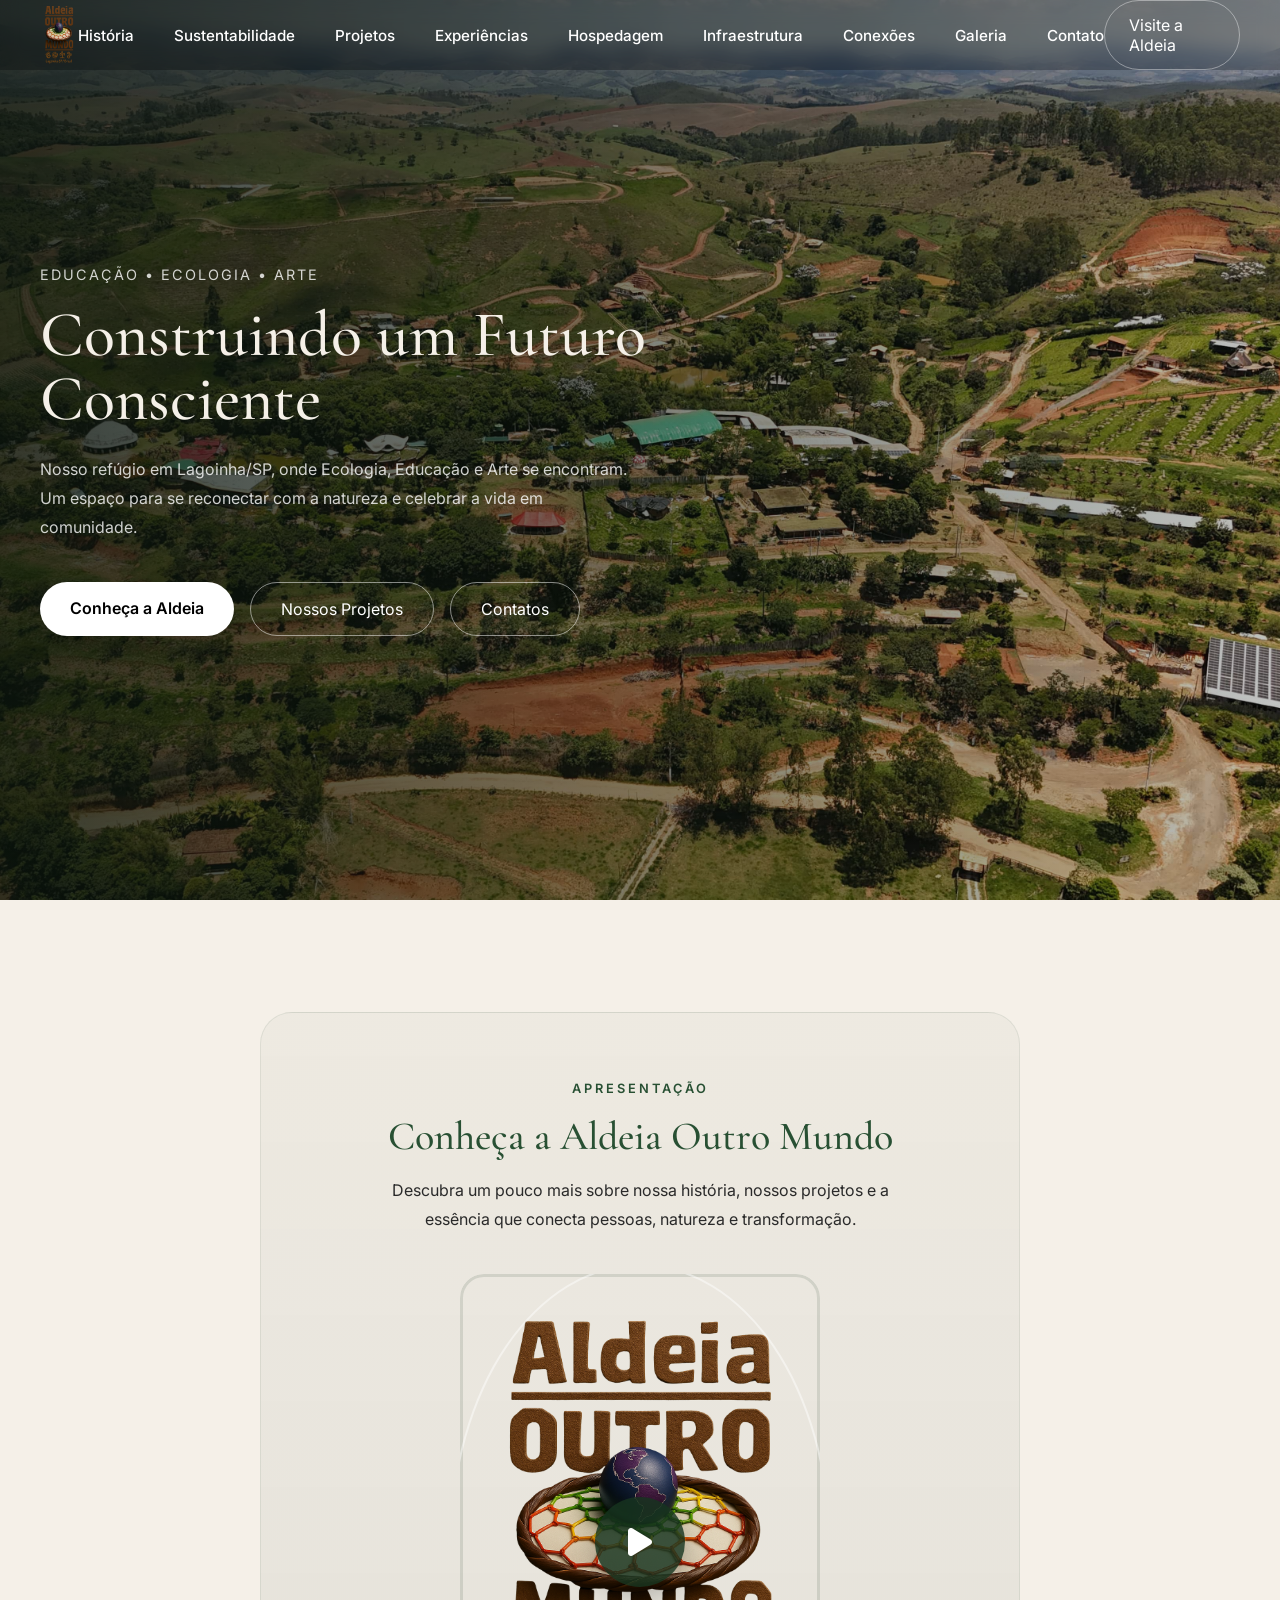
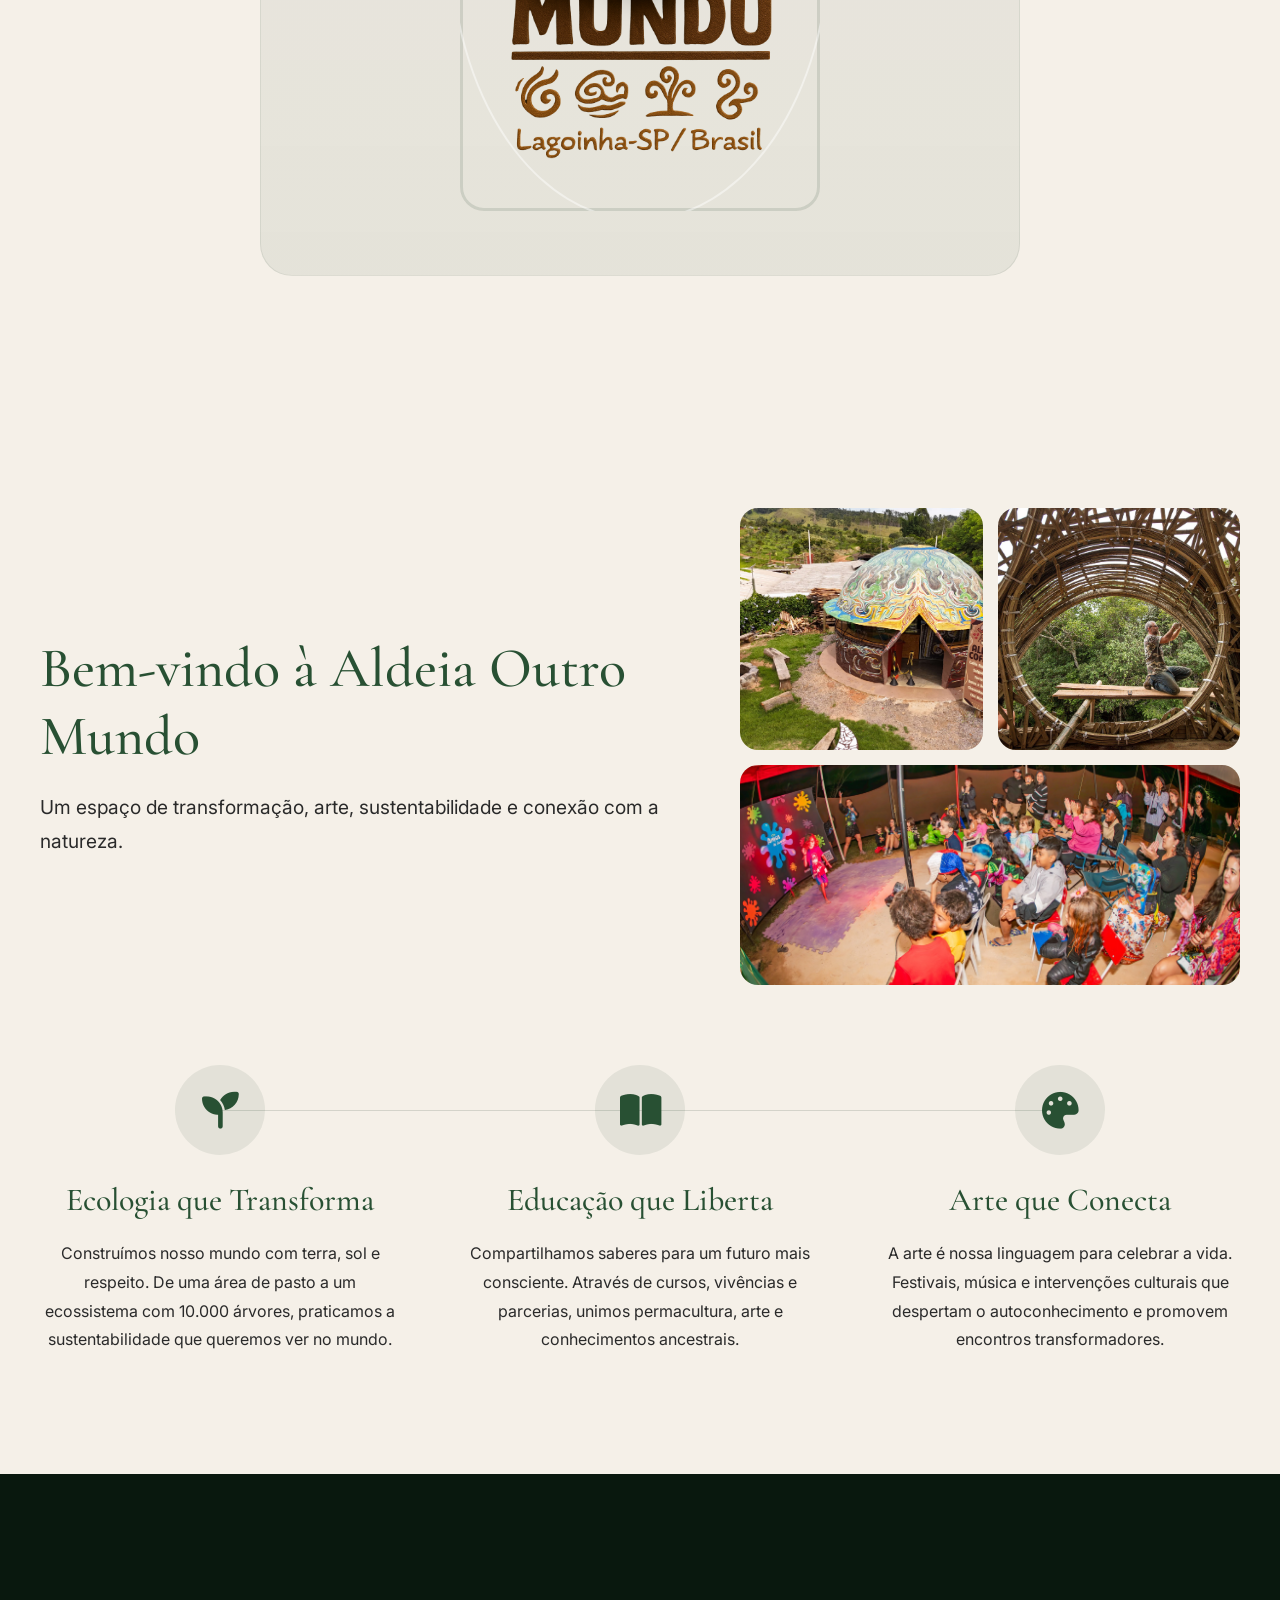
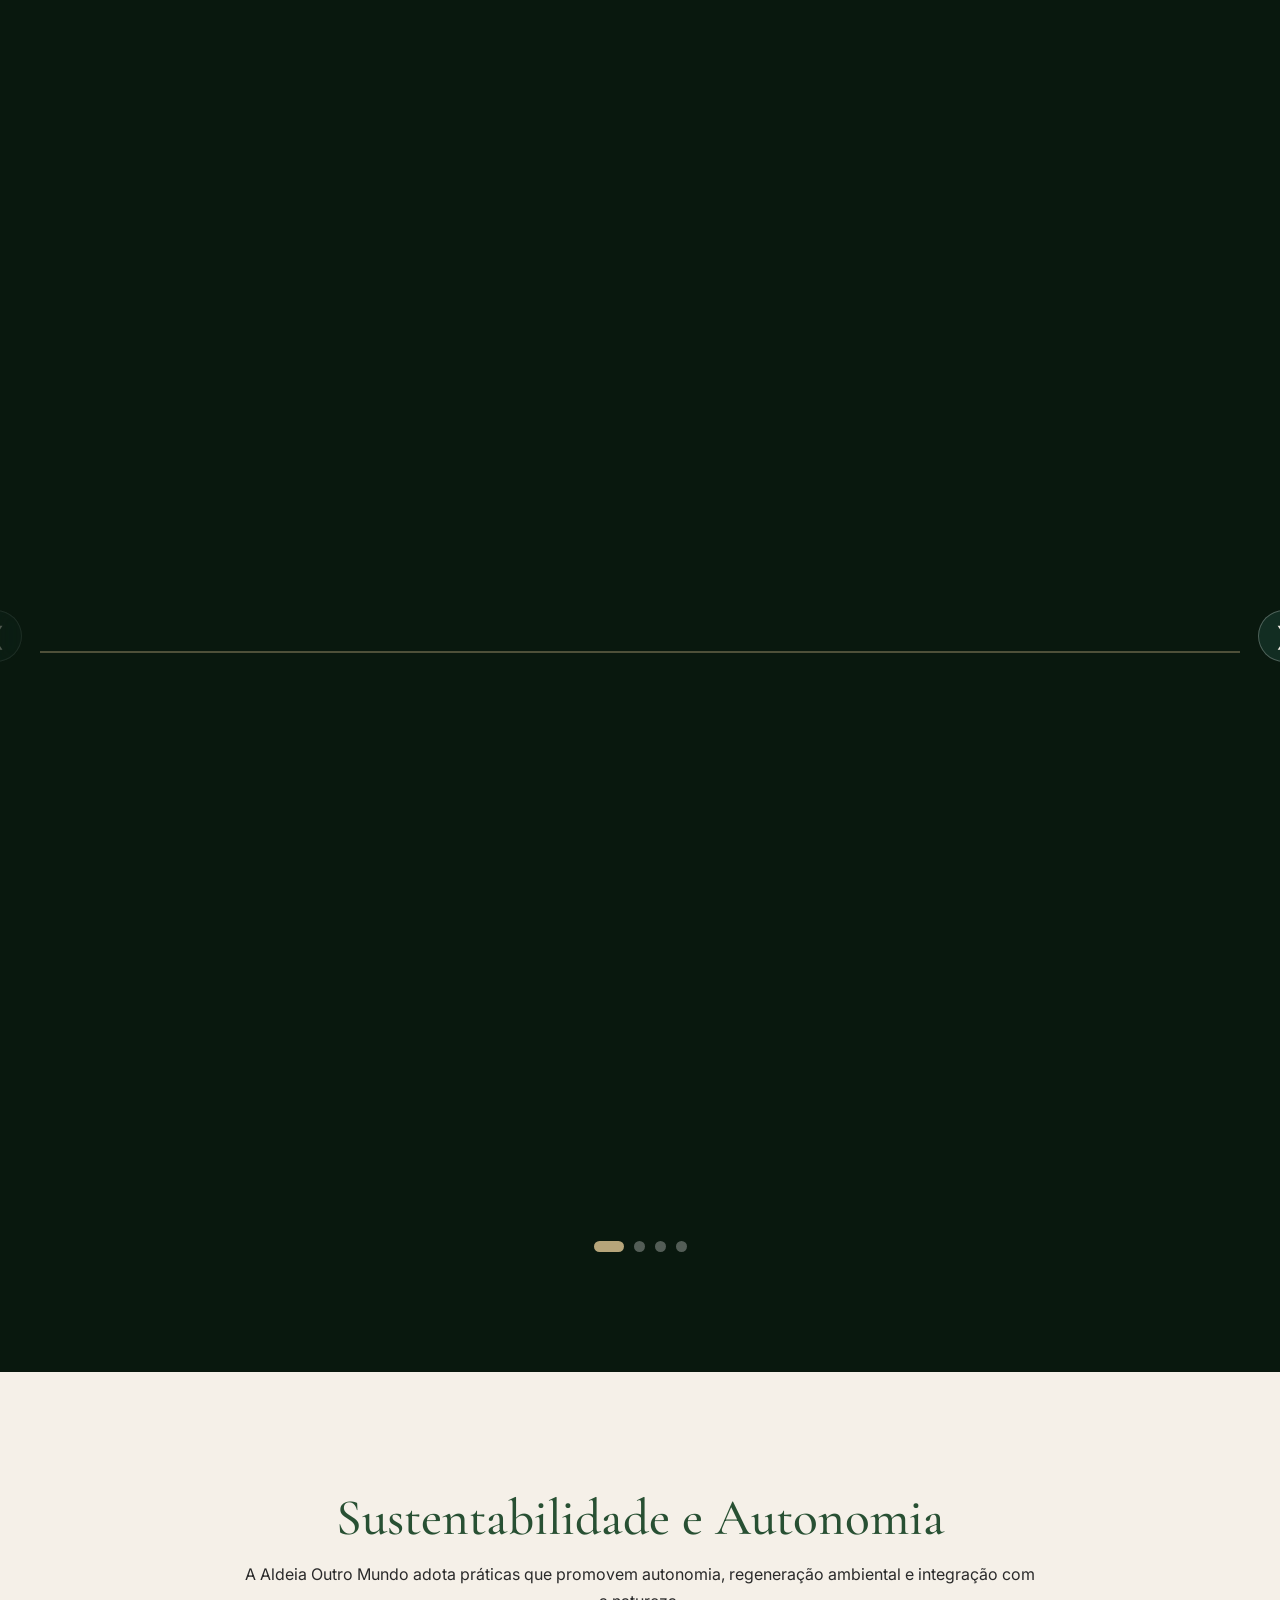
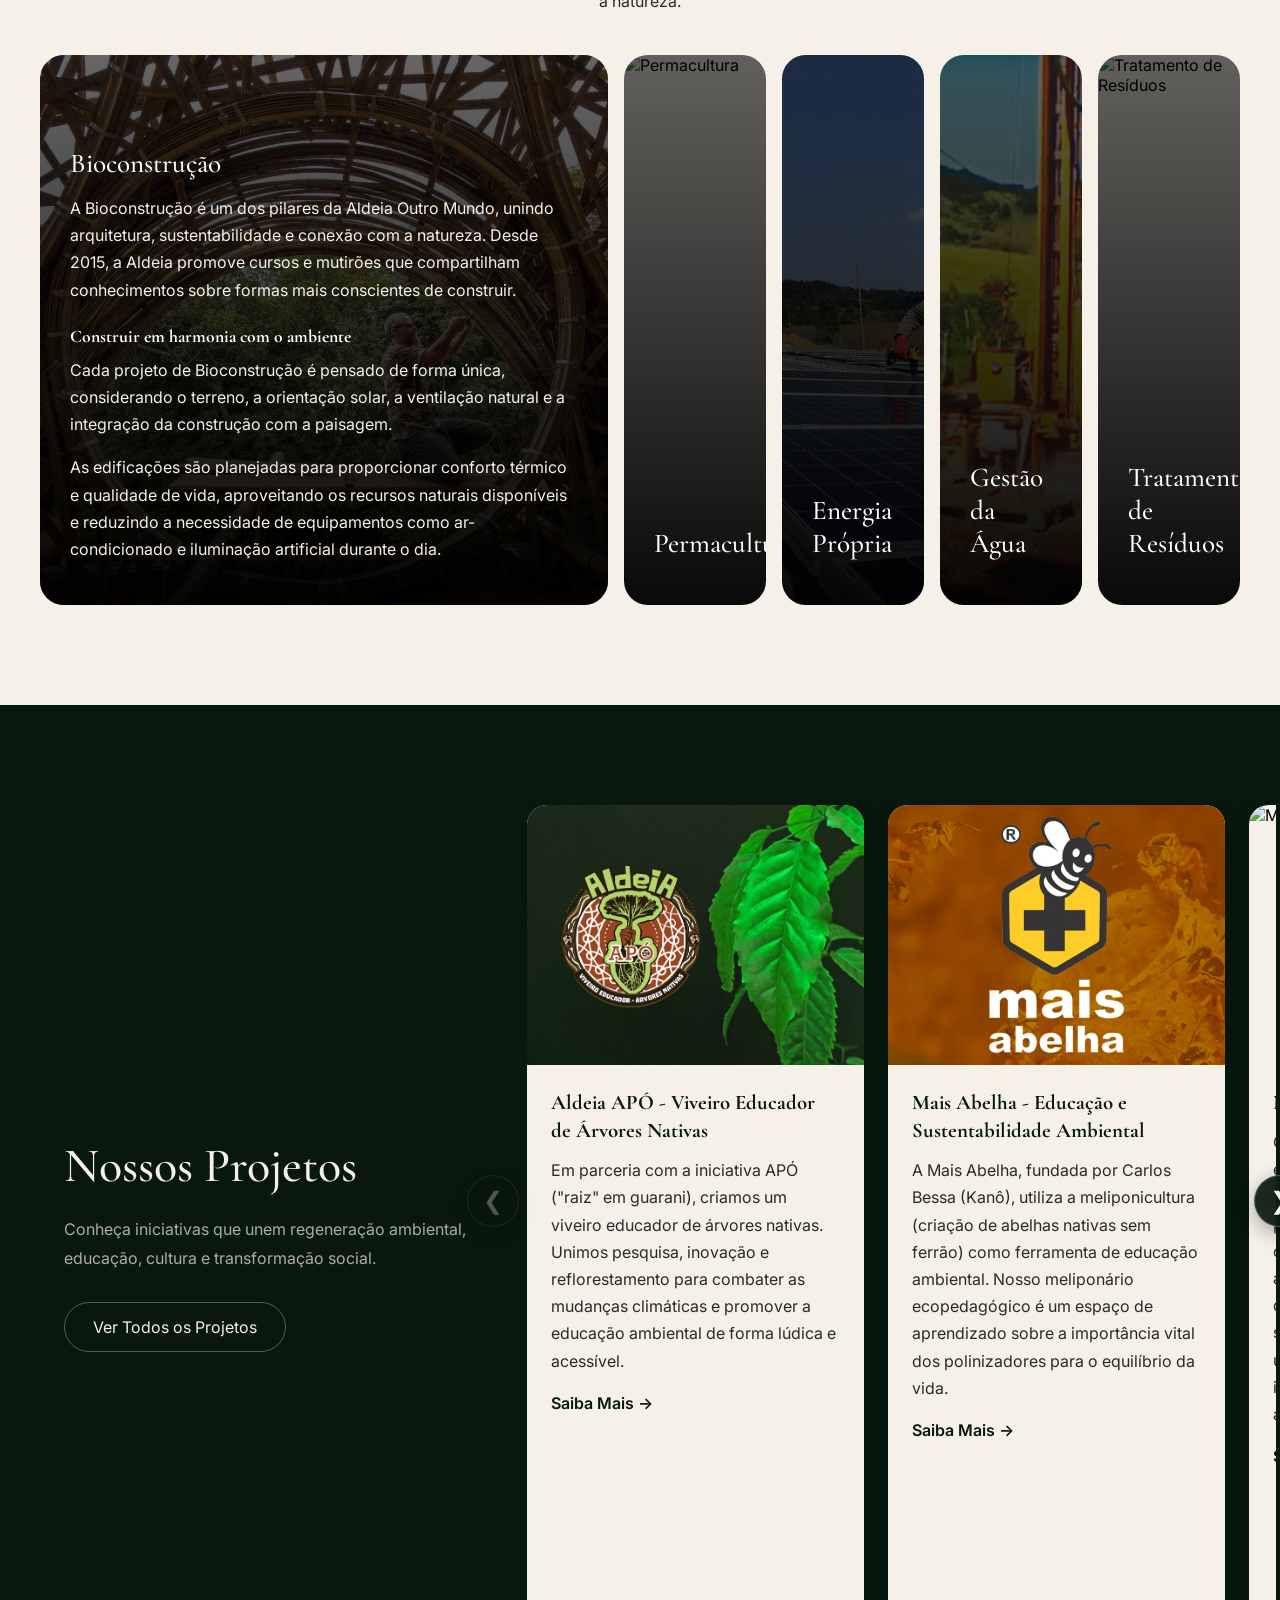
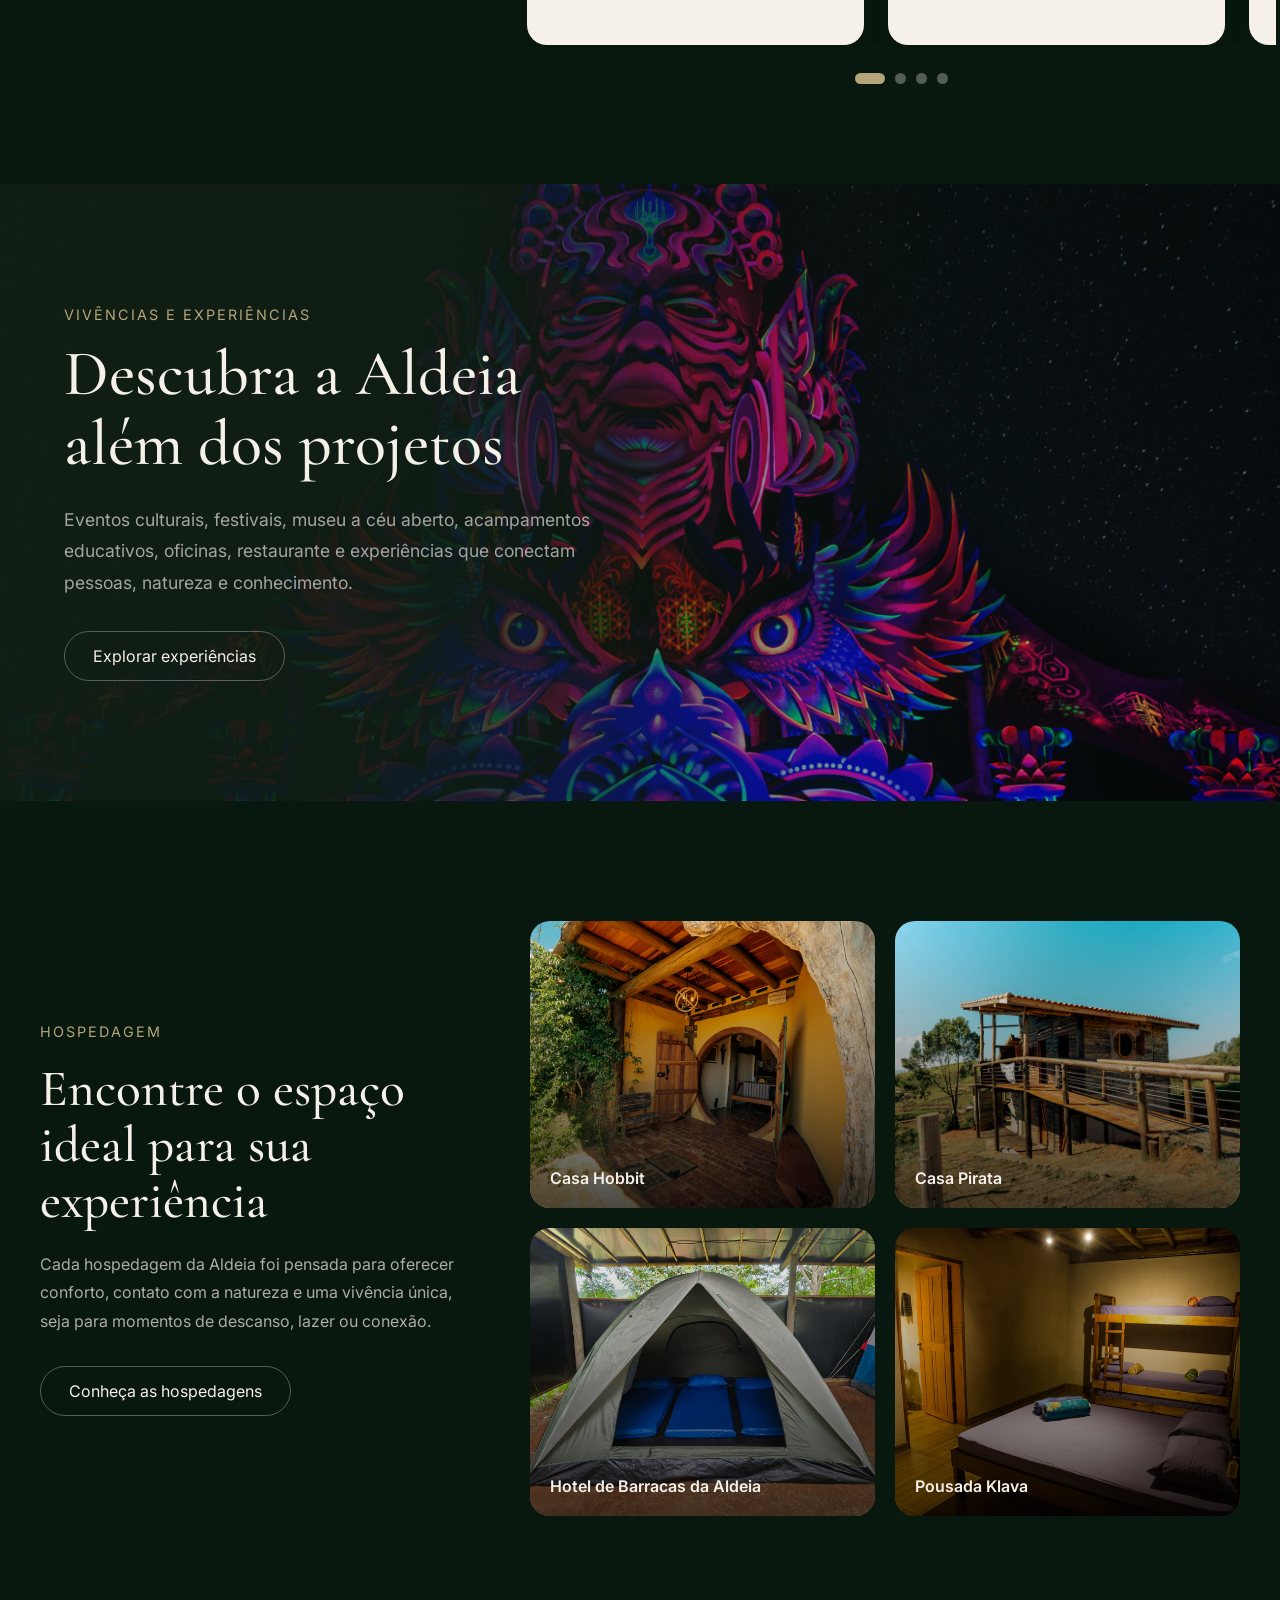
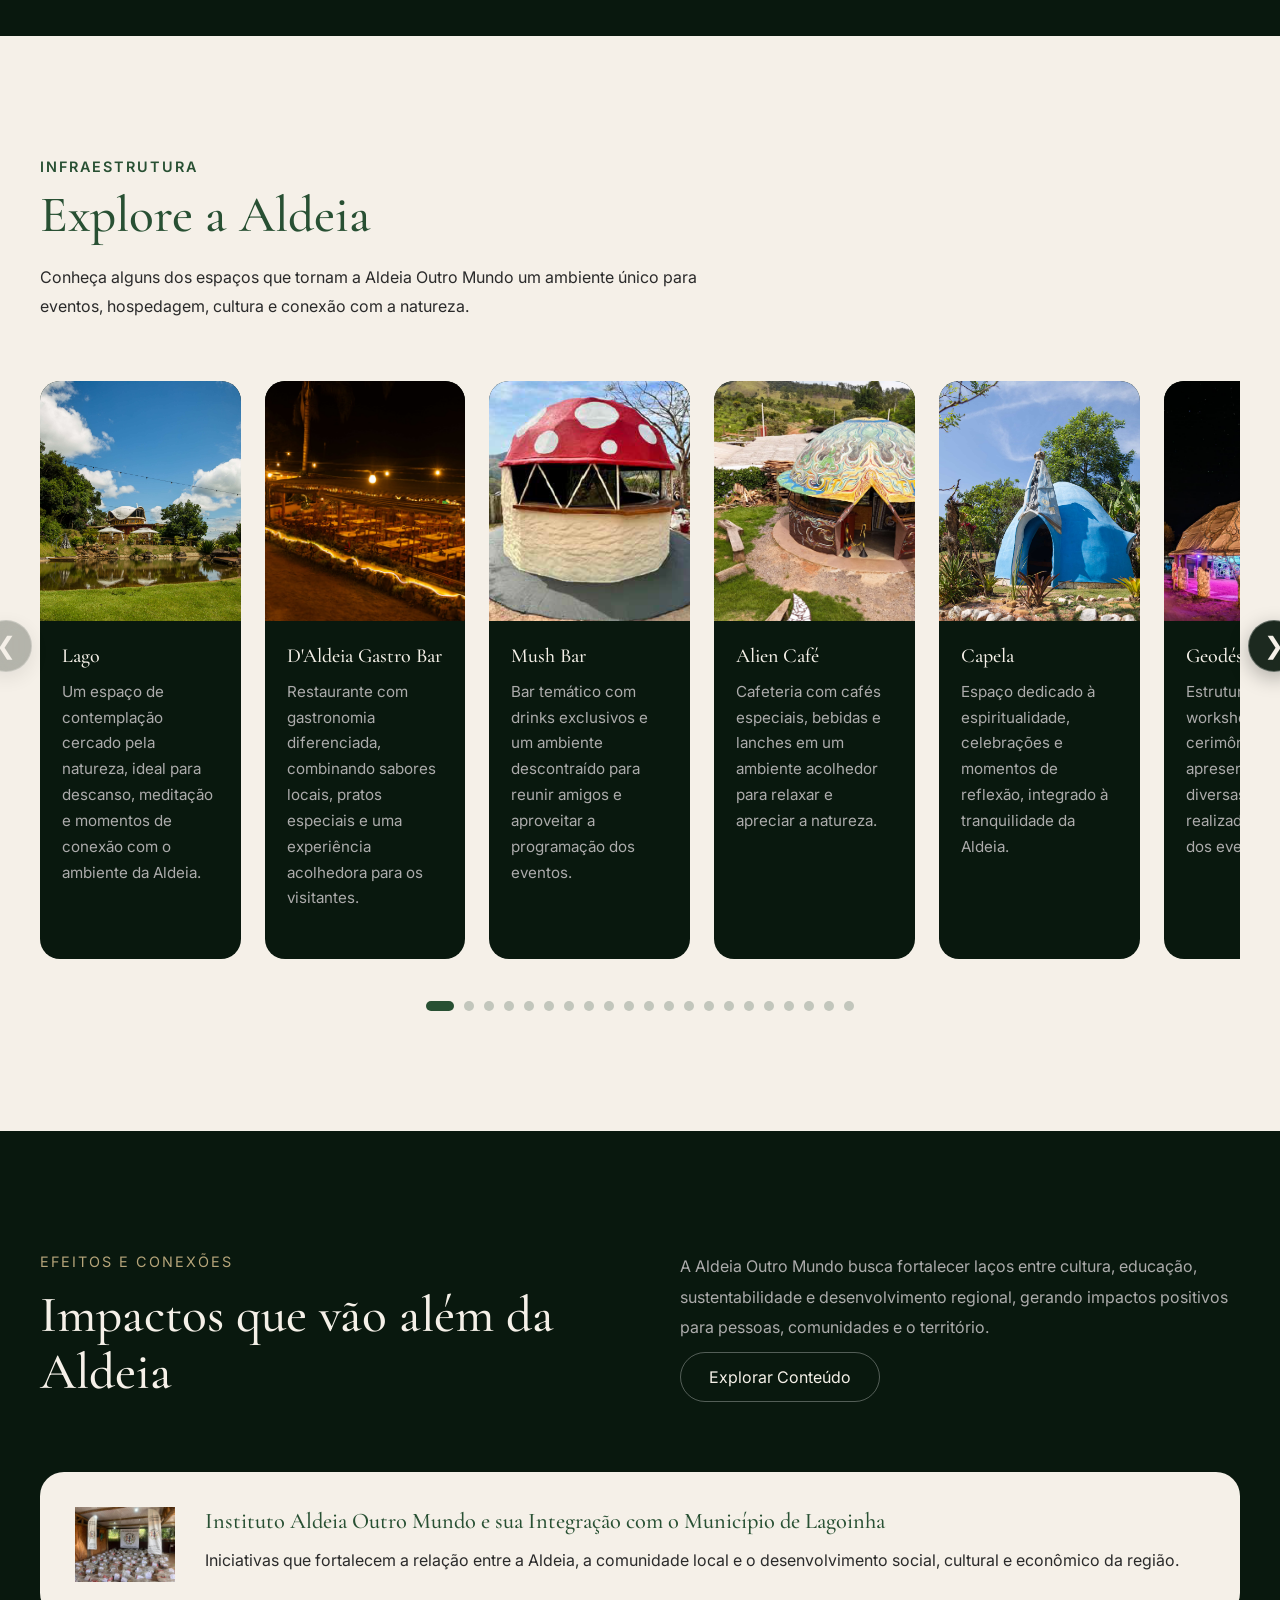
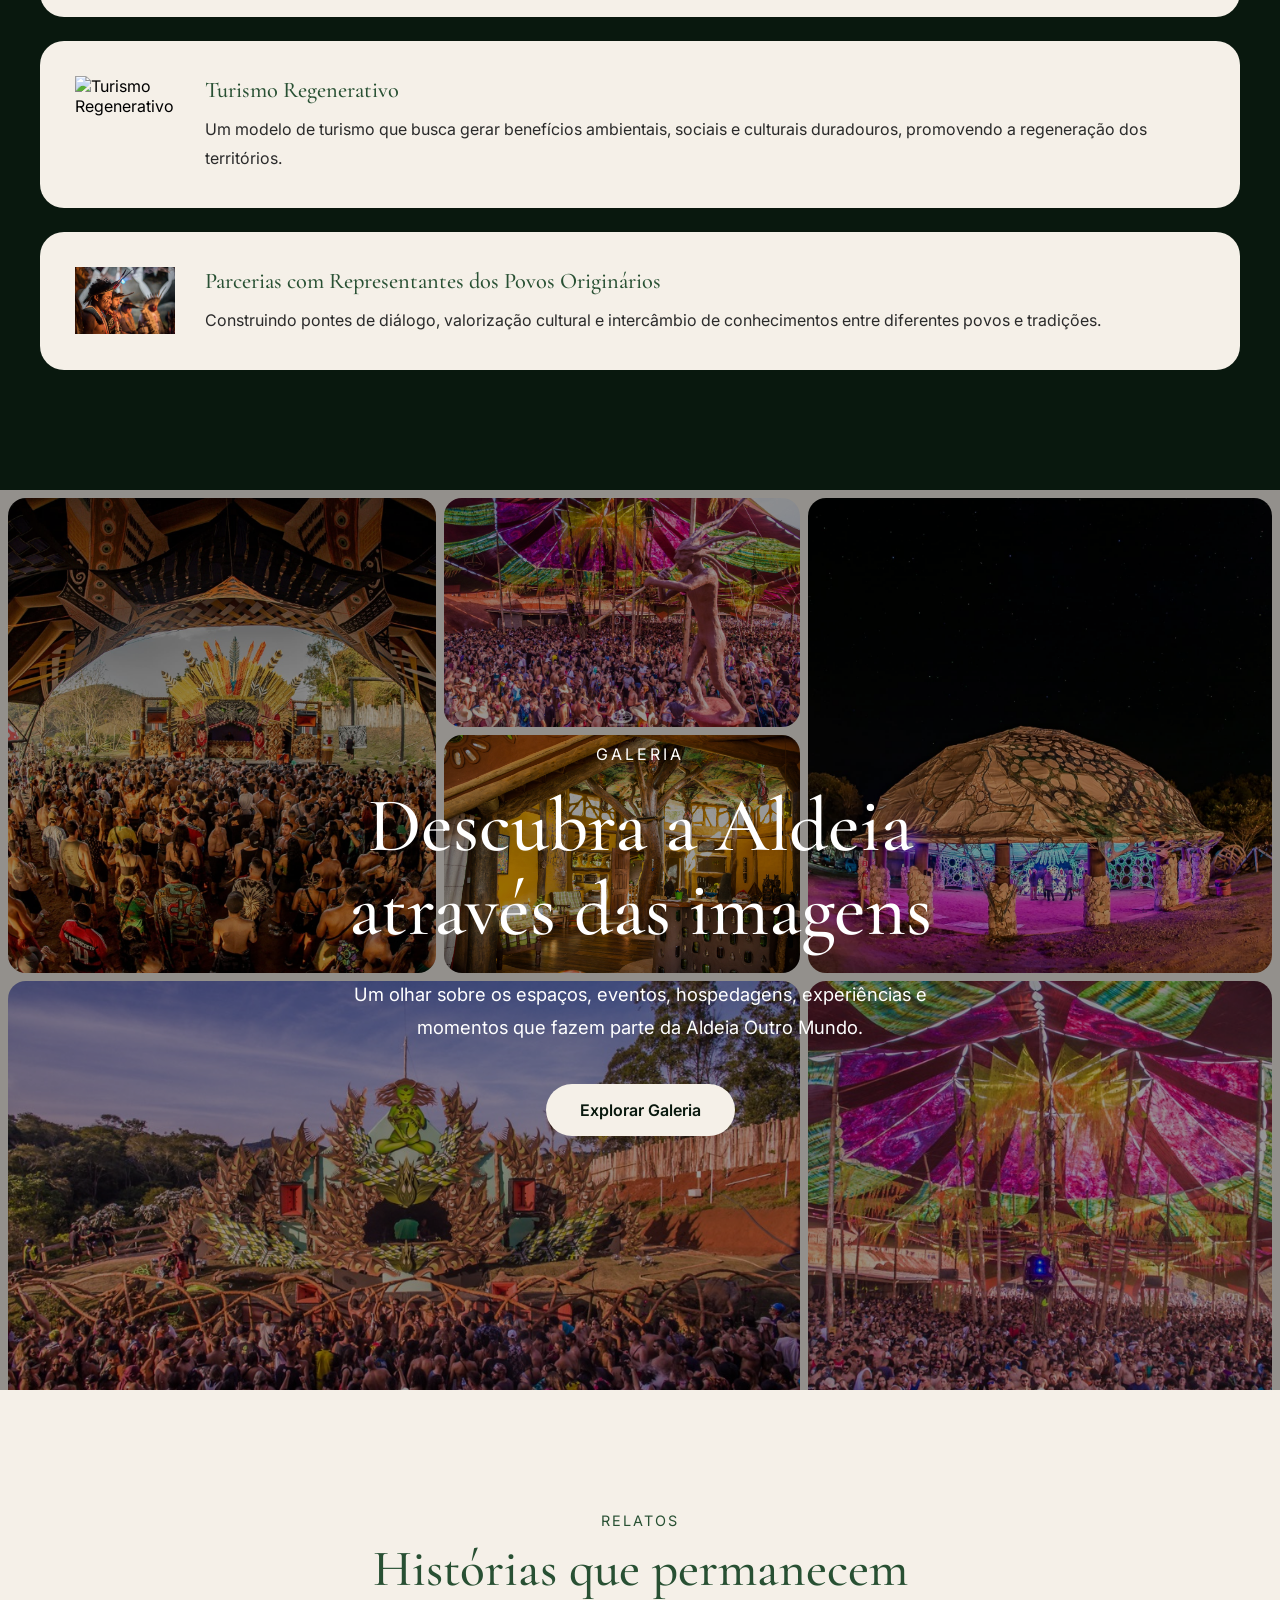
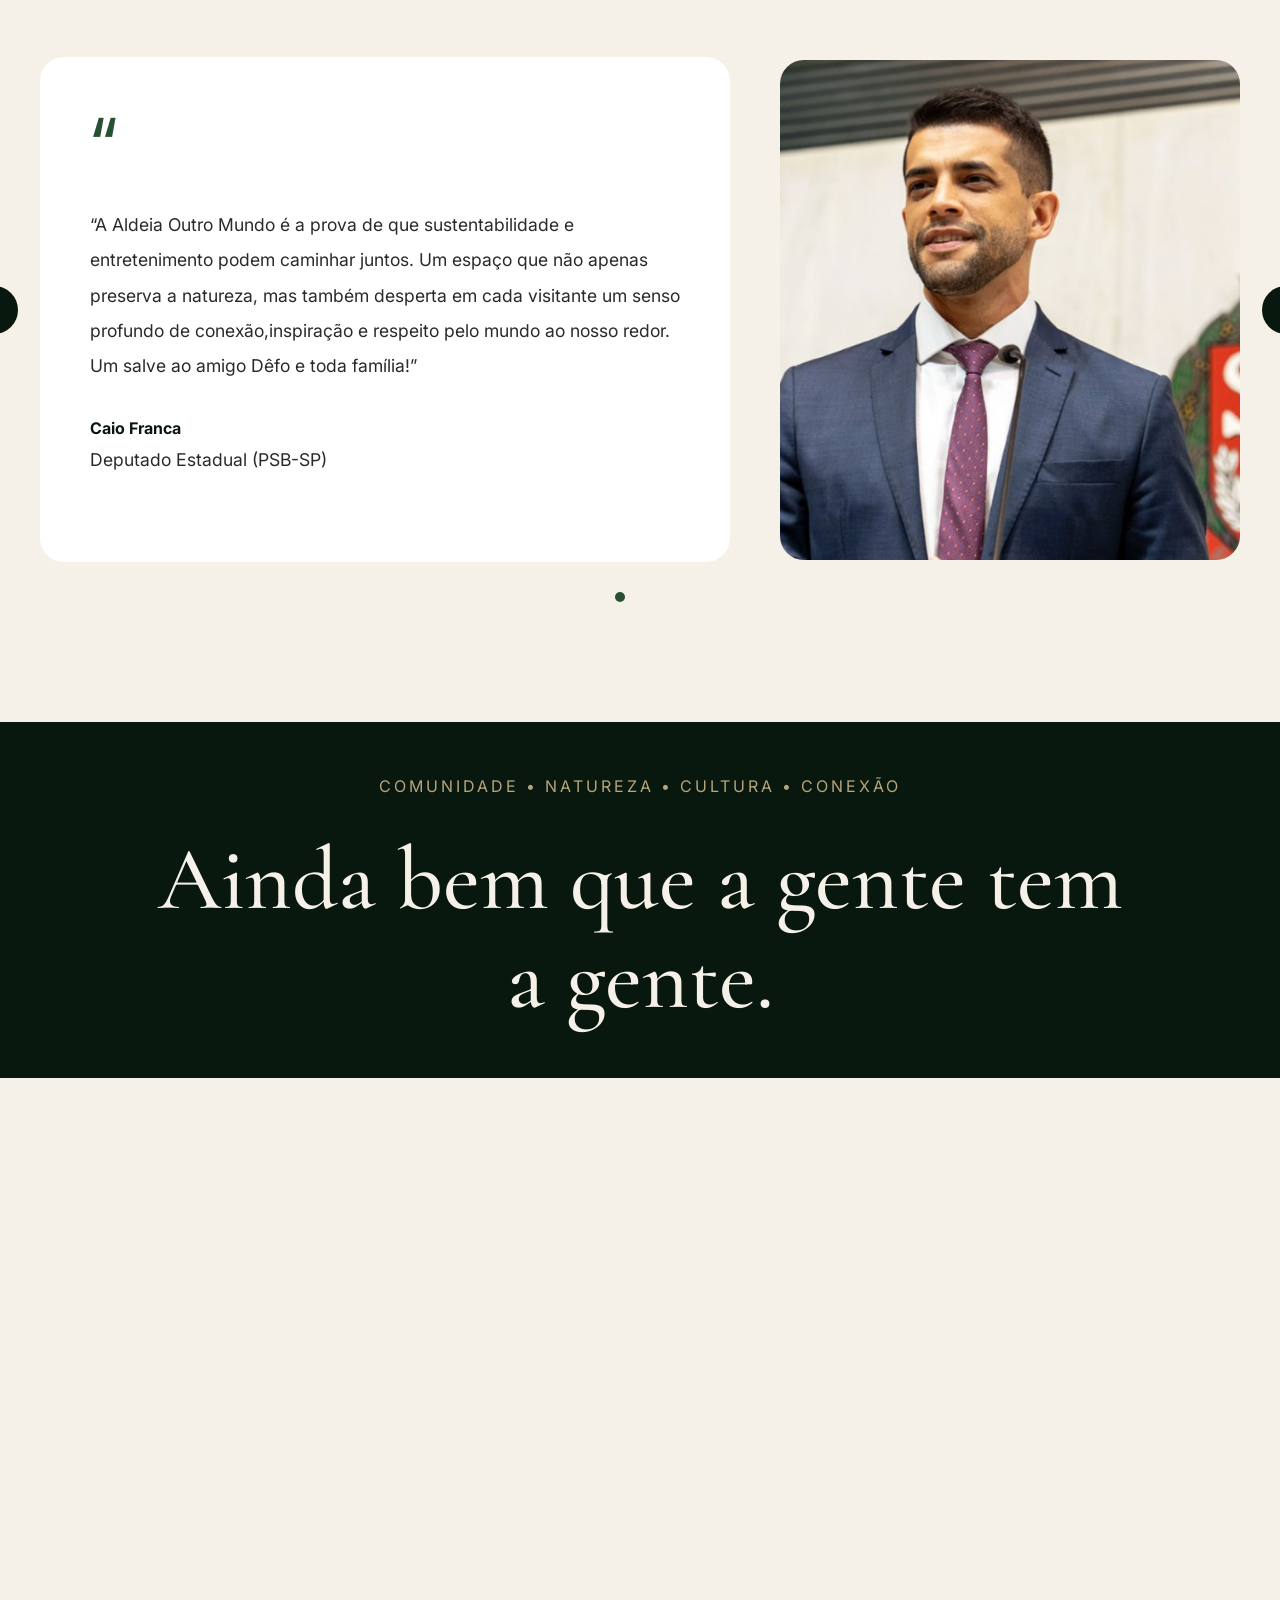
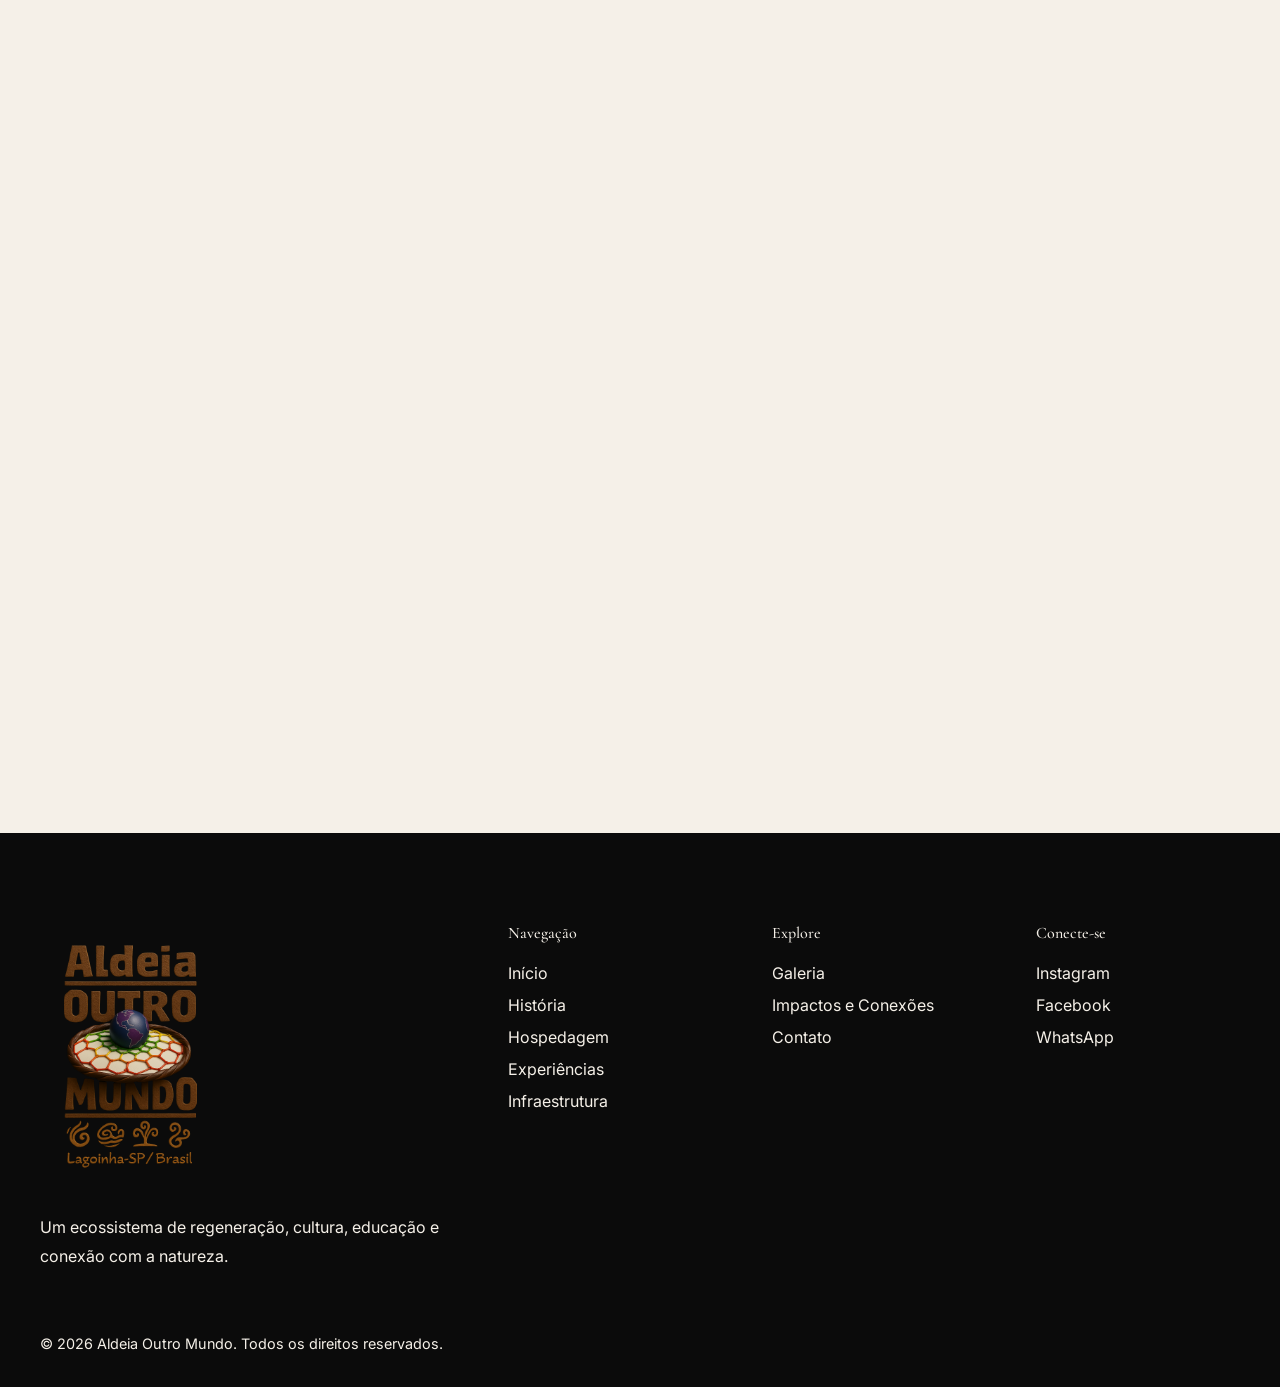
==== commit 40b389ae: "ajuste infraestrutura" ====
--- a/index.html
+++ b/index.html
@@ -839,7 +839,19 @@
           </a>
         </div>
 
-        <div class="projetos-container">
+        <div
+          class="projetos-container"
+          tabindex="0"
+          aria-label="Carrossel de projetos"
+        >
+          <button
+            class="projetos-arrow projetos-arrow-prev"
+            type="button"
+            aria-label="Ver projeto anterior"
+          >
+            &#10094;
+          </button>
+
           <div class="projetos-grid">
             <article class="projeto-card">
               <div class="projeto-imagem">
@@ -858,6 +870,7 @@
 
               <div class="projeto-info-card">
                 <h3>Aldeia APÓ - Viveiro Educador de Árvores Nativas</h3>
+
                 <p>
                   Em parceria com a iniciativa APÓ ("raiz" em guarani), criamos
                   um viveiro educador de árvores nativas. Unimos pesquisa,
@@ -865,6 +878,7 @@
                   climáticas e promover a educação ambiental de forma lúdica e
                   acessível.
                 </p>
+
                 <a href="projetos.html#apo">Saiba Mais →</a>
               </div>
             </article>
@@ -876,6 +890,7 @@
 
               <div class="projeto-info-card">
                 <h3>Mais Abelha - Educação e Sustentabilidade Ambiental</h3>
+
                 <p>
                   A Mais Abelha, fundada por Carlos Bessa (Kanô), utiliza a
                   meliponicultura (criação de abelhas nativas sem ferrão) como
@@ -883,17 +898,22 @@
                   ecopedagógico é um espaço de aprendizado sobre a importância
                   vital dos polinizadores para o equilíbrio da vida.
                 </p>
+
                 <a href="projetos.html#abelha">Saiba Mais →</a>
               </div>
             </article>
 
             <article class="projeto-card">
               <div class="projeto-imagem">
-                <img src="./img/projetos/meliponario.jpg" alt="Meliponáro" />
+                <img
+                  src="./img/projetos/meliponario.jpg"
+                  alt="Meliponário Ecopedagógico"
+                />
               </div>
 
               <div class="projeto-info-card">
                 <h3>Meliponário Ecopedagógico</h3>
+
                 <p>
                   O meliponário ecopedagógico é um espaço educador ambientalista
                   construído na Aldeia Outro Mundo em parceria com a Mais Abelha
@@ -902,6 +922,7 @@
                   sustentabilidade ambiental através da utilização didática das
                   abelhas indígenas sem ferrão e suas relações ambientais.
                 </p>
+
                 <a href="projetos.html#meliponario">Saiba Mais →</a>
               </div>
             </article>
@@ -910,18 +931,20 @@
               <div class="projeto-imagem">
                 <img
                   src="./img/projetos/reflorestamento.jpg"
-                  alt="Reflorestamento"
+                  alt="Projeto de reflorestamento"
                 />
               </div>
 
               <div class="projeto-info-card">
                 <h3>Reflorestamento</h3>
+
                 <p>
                   A Aldeia Outro Mundo, em suas intervenções ecológicas,
                   compromete-se a beneficiar não só seus espaços, mas também o
                   entorno, já são mais de 10 mil mudas nativas plantadas e pelo
                   menos 6 minas d’água beneficiadas com aumento de seu volume.
                 </p>
+
                 <a href="projetos.html#reflorestamento">Saiba Mais →</a>
               </div>
             </article>
@@ -930,16 +953,18 @@
               <div class="projeto-imagem">
                 <img
                   src="./img/projetos/maple-bear/maple-bear.jpg"
-                  alt="Pedagógico"
+                  alt="Expedição pedagógica na Aldeia Outro Mundo"
                 />
               </div>
 
               <div class="projeto-info-card">
                 <h3>Expedição Aldeia Outro Mundo Receptivo Escolar</h3>
+
                 <p>
                   Educação Ambiental • Ecopedagogia • Recreação • Vivências na
                   Natureza • Estudo do Meio
                 </p>
+
                 <p>
                   Vivencie com sua escola uma experiência educativa imersiva,
                   onde a natureza se transforma em sala de aula e cada atividade
@@ -949,14 +974,24 @@
                   desenvolvem competências essenciais e tornam a aprendizagem
                   significativa, divertida e inesquecível.
                 </p>
+
                 <a href="projetos.html#visitas">Saiba Mais →</a>
               </div>
             </article>
           </div>
 
-          <div class="slider-dots"></div>
+          <button
+            class="projetos-arrow projetos-arrow-next"
+            type="button"
+            aria-label="Ver próximo projeto"
+          >
+            &#10095;
+          </button>
+
+          <div class="slider-dots" aria-label="Navegação dos projetos"></div>
         </div>
       </section>
+
       <section class="vivencias" id="experiencias">
         <div class="vivencias-overlay"></div>
 
@@ -1042,381 +1077,425 @@
             </p>
           </div>
 
-          <div class="explore-grid">
-            <div class="explore-card">
-              <img src="./img/infraestrutura/lago.jpg" alt="Lago" />
-
-              <div class="card-info">
-                <h3>Lago</h3>
-
-                <p>
-                  Um espaço de contemplação cercado pela natureza, ideal para
-                  descanso, meditação e momentos de conexão com o ambiente da
-                  Aldeia.
-                </p>
-              </div>
+          <div
+            class="explore-slider"
+            tabindex="0"
+            aria-label="Carrossel de espaços da infraestrutura"
+          >
+            <button
+              class="explore-arrow explore-arrow-prev"
+              type="button"
+              aria-label="Ver espaço anterior"
+            >
+              &#10094;
+            </button>
+
+            <div class="explore-grid">
+              <article class="explore-card">
+                <img src="./img/infraestrutura/lago.jpg" alt="Lago" />
+
+                <div class="card-info">
+                  <h3>Lago</h3>
+
+                  <p>
+                    Um espaço de contemplação cercado pela natureza, ideal para
+                    descanso, meditação e momentos de conexão com o ambiente da
+                    Aldeia.
+                  </p>
+                </div>
+              </article>
+
+              <article class="explore-card">
+                <img
+                  src="./img/infraestrutura/gastro-bar.jpg"
+                  alt="D'Aldeia Gastro Bar"
+                />
+
+                <div class="card-info">
+                  <h3>D'Aldeia Gastro Bar</h3>
+
+                  <p>
+                    Restaurante com gastronomia diferenciada, combinando sabores
+                    locais, pratos especiais e uma experiência acolhedora para
+                    os visitantes.
+                  </p>
+                </div>
+              </article>
+
+              <article class="explore-card">
+                <img src="./img/infraestrutura/mush-bar.png" alt="Mush Bar" />
+
+                <div class="card-info">
+                  <h3>Mush Bar</h3>
+
+                  <p>
+                    Bar temático com drinks exclusivos e um ambiente
+                    descontraído para reunir amigos e aproveitar a programação
+                    dos eventos.
+                  </p>
+                </div>
+              </article>
+
+              <article class="explore-card">
+                <img
+                  src="./img/infraestrutura/alien-cafe.jpg"
+                  alt="Alien Café"
+                />
+
+                <div class="card-info">
+                  <h3>Alien Café</h3>
+
+                  <p>
+                    Cafeteria com cafés especiais, bebidas e lanches em um
+                    ambiente acolhedor para relaxar e apreciar a natureza.
+                  </p>
+                </div>
+              </article>
+
+              <article class="explore-card">
+                <img
+                  src="./img/infraestrutura/nossa-senhora.jpg"
+                  alt="Capela"
+                />
+
+                <div class="card-info">
+                  <h3>Capela</h3>
+
+                  <p>
+                    Espaço dedicado à espiritualidade, celebrações e momentos de
+                    reflexão, integrado à tranquilidade da Aldeia.
+                  </p>
+                </div>
+              </article>
+
+              <article class="explore-card">
+                <img src="./img/infraestrutura/geodesia.jpg" alt="Geodésica" />
+
+                <div class="card-info">
+                  <h3>Geodésica</h3>
+
+                  <p>
+                    Estrutura versátil para workshops, cerimônias, apresentações
+                    e diversas atividades realizadas ao longo dos eventos.
+                  </p>
+                </div>
+              </article>
+
+              <article class="explore-card">
+                <img
+                  src="./img/infraestrutura/aldeia-fit.jpg"
+                  alt="Aldeia Fit"
+                />
+
+                <div class="card-info">
+                  <h3>Aldeia Fit</h3>
+
+                  <p>
+                    Um espaço dedicado à alimentação saudável, com açaís, sucos,
+                    lanches naturais e vitaminas proteicas para renovar as
+                    energias.
+                  </p>
+                </div>
+              </article>
+
+              <article class="explore-card">
+                <img
+                  src="./img/infraestrutura/infopoint.jpg"
+                  alt="Info Point"
+                />
+
+                <div class="card-info">
+                  <h3>Info Point</h3>
+
+                  <p>
+                    Ponto de apoio aos visitantes, com informações, achados e
+                    perdidos, carregamento de celulares e suporte aos hóspedes
+                    da Aldeia.
+                  </p>
+                </div>
+              </article>
+
+              <article class="explore-card">
+                <img
+                  src="./img/infraestrutura/aldeia-sustentavel.jpg"
+                  alt="Tenda Aldeia Sustentável"
+                />
+
+                <div class="card-info">
+                  <h3>Tenda Aldeia Sustentável</h3>
+
+                  <p>
+                    Espaço dedicado à educação ambiental, com exposições,
+                    oficinas, palestras e atividades que promovem
+                    sustentabilidade e conexão com a natureza.
+                  </p>
+                </div>
+              </article>
+
+              <article class="explore-card">
+                <img src="./img/infraestrutura/hidrataoz.jpg" alt="HidrataOz" />
+
+                <div class="card-info">
+                  <h3>HidrataOz</h3>
+
+                  <p>
+                    Ponto de hidratação gratuito com água potável, promovendo
+                    bem-estar, cuidado coletivo e conforto aos visitantes.
+                  </p>
+                </div>
+              </article>
+
+              <article class="explore-card">
+                <img
+                  src="./img/infraestrutura/estacionamento.jpg"
+                  alt="Estacionamento"
+                />
+
+                <div class="card-info">
+                  <h3>Estacionamento</h3>
+
+                  <p>
+                    Ampla estrutura para eventos de grande porte, oferecendo
+                    segurança, organização e comodidade aos visitantes.
+                  </p>
+                </div>
+              </article>
+
+              <article class="explore-card">
+                <img src="./img/infraestrutura/portaria.jpg" alt="Portaria" />
+
+                <div class="card-info">
+                  <h3>Portaria</h3>
+
+                  <p>
+                    Estrutura de acesso e recepção para grandes eventos, com
+                    credenciamento, segurança e organização para os visitantes.
+                  </p>
+                </div>
+              </article>
+
+              <article class="explore-card">
+                <img
+                  src="./img/infraestrutura/cozinha-comunitaria.jpg"
+                  alt="Cozinha Comunitária"
+                />
+
+                <div class="card-info">
+                  <h3>Cozinha Comunitária</h3>
+
+                  <p>
+                    Estrutura equipada para preparo de refeições, proporcionando
+                    conforto, praticidade e momentos de convivência entre os
+                    visitantes.
+                  </p>
+                </div>
+              </article>
+
+              <article class="explore-card">
+                <img
+                  src="./img/infraestrutura/cozinha-industrial.jpg"
+                  alt="Cozinha Industrial"
+                />
+
+                <div class="card-info">
+                  <h3>Cozinha Industrial</h3>
+
+                  <p>
+                    Estrutura completa para alimentação em grande escala, com
+                    pratos variados, opções artesanais e sabores produzidos com
+                    ingredientes locais.
+                  </p>
+                </div>
+              </article>
+
+              <article class="explore-card">
+                <img
+                  src="./img/infraestrutura/praca-alimentacao.jpg"
+                  alt="Praça de Alimentação"
+                />
+
+                <div class="card-info">
+                  <h3>Praça de Alimentação</h3>
+
+                  <p>
+                    Espaço amplo com diversas opções gastronômicas, incluindo
+                    refeições, lanches, cafés e produtos preparados com
+                    qualidade.
+                  </p>
+                </div>
+              </article>
+
+              <article class="explore-card">
+                <img src="./img/infraestrutura/pracinha.jpg" alt="Pracinha" />
+
+                <div class="card-info">
+                  <h3>Pracinha</h3>
+
+                  <p>
+                    Espaço gastronômico com opções refrescantes e variadas,
+                    reunindo sabores como açaí, sorvetes, poke e churrasco.
+                  </p>
+                </div>
+              </article>
+
+              <article class="explore-card">
+                <img
+                  src="./img/infraestrutura/enfermaria.jpg"
+                  alt="Enfermaria"
+                />
+
+                <div class="card-info">
+                  <h3>Enfermaria</h3>
+
+                  <p>
+                    Estrutura de atendimento e cuidado aos visitantes, com
+                    equipe preparada para garantir segurança e bem-estar durante
+                    os eventos.
+                  </p>
+                </div>
+              </article>
+
+              <article class="explore-card">
+                <img
+                  src="./img/infraestrutura/espaco-guardia.jpg"
+                  alt="Espaço Guardiã"
+                />
+
+                <div class="card-info">
+                  <h3>Espaço Guardiã</h3>
+
+                  <p>
+                    Ambiente de acolhimento e cuidado, criado para oferecer
+                    conforto, segurança e suporte aos visitantes durante os
+                    eventos.
+                  </p>
+                </div>
+              </article>
+
+              <article class="explore-card">
+                <img
+                  src="./img/infraestrutura/duchas.jpg"
+                  alt="Duchas e Banheiros"
+                />
+
+                <div class="card-info">
+                  <h3>Duchas e Banheiros</h3>
+
+                  <p>
+                    Estrutura completa para conforto dos visitantes, com duchas
+                    quentes e frias e manutenção contínua durante os eventos.
+                  </p>
+                </div>
+              </article>
+
+              <article class="explore-card">
+                <img
+                  src="./img/infraestrutura/residuos.jpg"
+                  alt="Espaço de Coleta Seletiva de Resíduos Catia Galheigo"
+                />
+
+                <div class="card-info">
+                  <h3>Coleta Seletiva de Resíduos</h3>
+
+                  <p>
+                    Espaço dedicado à separação e destinação correta de
+                    resíduos, promovendo sustentabilidade e cuidado com o meio
+                    ambiente.
+                  </p>
+                </div>
+              </article>
+
+              <article class="explore-card">
+                <img
+                  src="./img/infraestrutura/atelie-ivana.jpg"
+                  alt="Ateliê Ivana"
+                />
+
+                <div class="card-info">
+                  <h3>Ateliê Ivana</h3>
+
+                  <p>
+                    Espaço criativo onde arte, reaproveitamento e
+                    sustentabilidade se unem para transformar ideias em cenários
+                    e experiências únicas.
+                  </p>
+                </div>
+              </article>
+
+              <article class="explore-card">
+                <img src="./img/infraestrutura/pousada.jpg" alt="Pousadas" />
+
+                <div class="card-info">
+                  <h3>Pousadas</h3>
+
+                  <p>
+                    Hospedagens confortáveis em meio à natureza, com opções
+                    variadas para proporcionar descanso e uma experiência
+                    acolhedora.
+                  </p>
+                </div>
+              </article>
+
+              <article class="explore-card">
+                <img src="./img/infraestrutura/camping.jpeg" alt="Camping" />
+
+                <div class="card-info">
+                  <h3>Camping</h3>
+
+                  <p>
+                    Área ampla para hospedagem em barracas, com estrutura
+                    completa de duchas e banheiros para conforto dos visitantes.
+                  </p>
+                </div>
+              </article>
+
+              <article class="explore-card">
+                <img
+                  src="./img/infraestrutura/hotel-barraca.jpg"
+                  alt="Hotel de Barracas"
+                />
+
+                <div class="card-info">
+                  <h3>Hotel de Barracas</h3>
+
+                  <p>
+                    Hospedagem em barracas estruturadas com conforto, segurança
+                    e estrutura privativa para uma experiência diferenciada.
+                  </p>
+                </div>
+              </article>
+
+              <article class="explore-card">
+                <img src="./img/infraestrutura/seguranca.jpg" alt="Segurança" />
+
+                <div class="card-info">
+                  <h3>Segurança</h3>
+
+                  <p>
+                    Estrutura com monitoramento, equipe especializada e
+                    protocolos de acesso para garantir tranquilidade e proteção
+                    aos visitantes.
+                  </p>
+                </div>
+              </article>
             </div>
 
-            <div class="explore-card">
-              <img
-                src="./img/infraestrutura/gastro-bar.jpg"
-                alt="D'Aldeia Gastro Bar"
-              />
-
-              <div class="card-info">
-                <h3>D'Aldeia Gastro Bar</h3>
-
-                <p>
-                  Restaurante com gastronomia diferenciada, combinando sabores
-                  locais, pratos especiais e uma experiência acolhedora para os
-                  visitantes.
-                </p>
-              </div>
-            </div>
-
-            <div class="explore-card">
-              <img src="./img/infraestrutura/mush-bar.png" alt="Mush Bar" />
-
-              <div class="card-info">
-                <h3>Mush Bar</h3>
-
-                <p>
-                  Bar temático com drinks exclusivos e um ambiente descontraído
-                  para reunir amigos e aproveitar a programação dos eventos.
-                </p>
-              </div>
-            </div>
-
-            <div class="explore-card">
-              <img src="./img/infraestrutura/alien-cafe.jpg" alt="Alien Café" />
-
-              <div class="card-info">
-                <h3>Alien Café</h3>
-
-                <p>
-                  Cafeteria com cafés especiais, bebidas e lanches em um
-                  ambiente acolhedor para relaxar e apreciar a natureza.
-                </p>
-              </div>
-            </div>
-
-            <div class="explore-card">
-              <img src="./img/infraestrutura/nossa-senhora.jpg" alt="Capela" />
-
-              <div class="card-info">
-                <h3>Capela</h3>
-
-                <p>
-                  Espaço dedicado à espiritualidade, celebrações e momentos de
-                  reflexão, integrado à tranquilidade da Aldeia.
-                </p>
-              </div>
-            </div>
-
-            <div class="explore-card">
-              <img src="./img/infraestrutura/geodesia.jpg" alt="Geodésica" />
-
-              <div class="card-info">
-                <h3>Geodésica</h3>
-
-                <p>
-                  Estrutura versátil para workshops, cerimônias, apresentações e
-                  diversas atividades realizadas ao longo dos eventos.
-                </p>
-              </div>
-            </div>
-
-            <div class="explore-card">
-              <img src="./img/infraestrutura/aldeia-fit.jpg" alt="Aldeia Fit" />
-
-              <div class="card-info">
-                <h3>Aldeia Fit</h3>
-
-                <p>
-                  Um espaço dedicado à alimentação saudável, com açaís, sucos,
-                  lanches naturais e vitaminas proteicas para renovar as
-                  energias.
-                </p>
-              </div>
-            </div>
-
-            <div class="explore-card">
-              <img src="./img/infraestrutura/infopoint.jpg" alt="Info Point" />
-
-              <div class="card-info">
-                <h3>Info Point</h3>
-
-                <p>
-                  Ponto de apoio aos visitantes, com informações, achados e
-                  perdidos, carregamento de celulares e suporte aos hóspedes da
-                  Aldeia.
-                </p>
-              </div>
-            </div>
-
-            <div class="explore-card">
-              <img
-                src="./img/infraestrutura/aldeia-sustentavel.jpg"
-                alt="Tenda Aldeia Sustentável"
-              />
-
-              <div class="card-info">
-                <h3>Tenda Aldeia Sustentável</h3>
-
-                <p>
-                  Espaço dedicado à educação ambiental, com exposições,
-                  oficinas, palestras e atividades que promovem sustentabilidade
-                  e conexão com a natureza.
-                </p>
-              </div>
-            </div>
-
-            <div class="explore-card">
-              <img src="./img/infraestrutura/hidrataoz.jpg" alt="HidrataOz" />
-
-              <div class="card-info">
-                <h3>HidrataOz</h3>
-
-                <p>
-                  Ponto de hidratação gratuito com água potável, promovendo
-                  bem-estar, cuidado coletivo e conforto aos visitantes.
-                </p>
-              </div>
-            </div>
-
-            <div class="explore-card">
-              <img
-                src="./img/infraestrutura/estacionamento.jpg"
-                alt="Estacionamento"
-              />
-
-              <div class="card-info">
-                <h3>Estacionamento</h3>
-
-                <p>
-                  Ampla estrutura para eventos de grande porte, oferecendo
-                  segurança, organização e comodidade aos visitantes.
-                </p>
-              </div>
-            </div>
-
-            <div class="explore-card">
-              <img src="./img/infraestrutura/portaria.jpg" alt="Portaria" />
-
-              <div class="card-info">
-                <h3>Portaria</h3>
-
-                <p>
-                  Estrutura de acesso e recepção para grandes eventos, com
-                  credenciamento, segurança e organização para os visitantes.
-                </p>
-              </div>
-            </div>
-
-            <div class="explore-card">
-              <img
-                src="./img/infraestrutura/cozinha-comunitaria.jpg"
-                alt="Cozinha Comunitária"
-              />
-
-              <div class="card-info">
-                <h3>Cozinha Comunitária</h3>
-
-                <p>
-                  Estrutura equipada para preparo de refeições, proporcionando
-                  conforto, praticidade e momentos de convivência entre os
-                  visitantes.
-                </p>
-              </div>
-            </div>
-
-            <div class="explore-card">
-              <img
-                src="./img/infraestrutura/cozinha-industrial.jpg"
-                alt="Cozinha Industrial"
-              />
-
-              <div class="card-info">
-                <h3>Cozinha Industrial</h3>
-
-                <p>
-                  Estrutura completa para alimentação em grande escala, com
-                  pratos variados, opções artesanais e sabores produzidos com
-                  ingredientes locais.
-                </p>
-              </div>
-            </div>
-
-            <div class="explore-card">
-              <img
-                src="./img/infraestrutura/praca-alimentacao.jpg"
-                alt="Praça de Alimentação"
-              />
-
-              <div class="card-info">
-                <h3>Praça de Alimentação</h3>
-
-                <p>
-                  Espaço amplo com diversas opções gastronômicas, incluindo
-                  refeições, lanches, cafés e produtos preparados com qualidade.
-                </p>
-              </div>
-            </div>
-
-            <div class="explore-card">
-              <img src="./img/infraestrutura/pracinha.jpg" alt="Pracinha" />
-
-              <div class="card-info">
-                <h3>Pracinha</h3>
-
-                <p>
-                  Espaço gastronômico com opções refrescantes e variadas,
-                  reunindo sabores como açaí, sorvetes, poke e churrasco.
-                </p>
-              </div>
-            </div>
-
-            <div class="explore-card">
-              <img src="./img/infraestrutura/enfermaria.jpg" alt="Enfermaria" />
-
-              <div class="card-info">
-                <h3>Enfermaria</h3>
-
-                <p>
-                  Estrutura de atendimento e cuidado aos visitantes, com equipe
-                  preparada para garantir segurança e bem-estar durante os
-                  eventos.
-                </p>
-              </div>
-            </div>
-
-            <div class="explore-card">
-              <img
-                src="./img/infraestrutura/espaco-guardia.jpg"
-                alt="Espaço Guardiã"
-              />
-
-              <div class="card-info">
-                <h3>Espaço Guardiã</h3>
-
-                <p>
-                  Ambiente de acolhimento e cuidado, criado para oferecer
-                  conforto, segurança e suporte aos visitantes durante os
-                  eventos.
-                </p>
-              </div>
-            </div>
-
-            <div class="explore-card">
-              <img
-                src="./img/infraestrutura/duchas.jpg"
-                alt="Duchas e Banheiros"
-              />
-
-              <div class="card-info">
-                <h3>Duchas e Banheiros</h3>
-
-                <p>
-                  Estrutura completa para conforto dos visitantes, com duchas
-                  quentes e frias e manutenção contínua durante os eventos.
-                </p>
-              </div>
-            </div>
-
-            <div class="explore-card">
-              <img
-                src="./img/infraestrutura/residuos.jpg"
-                alt="Espaço de Coleta Seletiva de Resíduos Catia Galheigo"
-              />
-
-              <div class="card-info">
-                <h3>Coleta Seletiva de Resíduos</h3>
-
-                <p>
-                  Espaço dedicado à separação e destinação correta de resíduos,
-                  promovendo sustentabilidade e cuidado com o meio ambiente.
-                </p>
-              </div>
-            </div>
-
-            <div class="explore-card">
-              <img
-                src="./img/infraestrutura/atelie-ivana.jpg"
-                alt="Ateliê Ivana"
-              />
-
-              <div class="card-info">
-                <h3>Ateliê Ivana</h3>
-
-                <p>
-                  Espaço criativo onde arte, reaproveitamento e sustentabilidade
-                  se unem para transformar ideias em cenários e experiências
-                  únicas.
-                </p>
-              </div>
-            </div>
-
-            <div class="explore-card">
-              <img src="./img/infraestrutura/pousada.jpg" alt="Pousadas" />
-
-              <div class="card-info">
-                <h3>Pousadas</h3>
-
-                <p>
-                  Hospedagens confortáveis em meio à natureza, com opções
-                  variadas para proporcionar descanso e uma experiência
-                  acolhedora.
-                </p>
-              </div>
-            </div>
-
-            <div class="explore-card">
-              <img src="./img/infraestrutura/camping.jpeg" alt="Camping" />
-
-              <div class="card-info">
-                <h3>Camping</h3>
-
-                <p>
-                  Área ampla para hospedagem em barracas, com estrutura completa
-                  de duchas e banheiros para conforto dos visitantes.
-                </p>
-              </div>
-            </div>
-
-            <div class="explore-card">
-              <img
-                src="./img/infraestrutura/hotel-barraca.jpg"
-                alt="Hotel de Barracas"
-              />
-
-              <div class="card-info">
-                <h3>Hotel de Barracas</h3>
-
-                <p>
-                  Hospedagem em barracas estruturadas com conforto, segurança e
-                  estrutura privativa para uma experiência diferenciada.
-                </p>
-              </div>
-            </div>
-
-            <div class="explore-card">
-              <img src="./img/infraestrutura/seguranca.jpg" alt="Segurança" />
-
-              <div class="card-info">
-                <h3>Segurança</h3>
-
-                <p>
-                  Estrutura com monitoramento, equipe especializada e protocolos
-                  de acesso para garantir tranquilidade e proteção aos
-                  visitantes.
-                </p>
-              </div>
-            </div>
-          </div>
-
-          <div class="explore-pagination"></div>
+            <button
+              class="explore-arrow explore-arrow-next"
+              type="button"
+              aria-label="Ver próximo espaço"
+            >
+              &#10095;
+            </button>
+
+            <div
+              class="explore-pagination"
+              aria-label="Navegação dos espaços da infraestrutura"
+            ></div>
+          </div>
         </div>
       </section>
+
       <section class="conexoes" id="conexoes">
         <div class="container">
           <div class="conexoes-header">
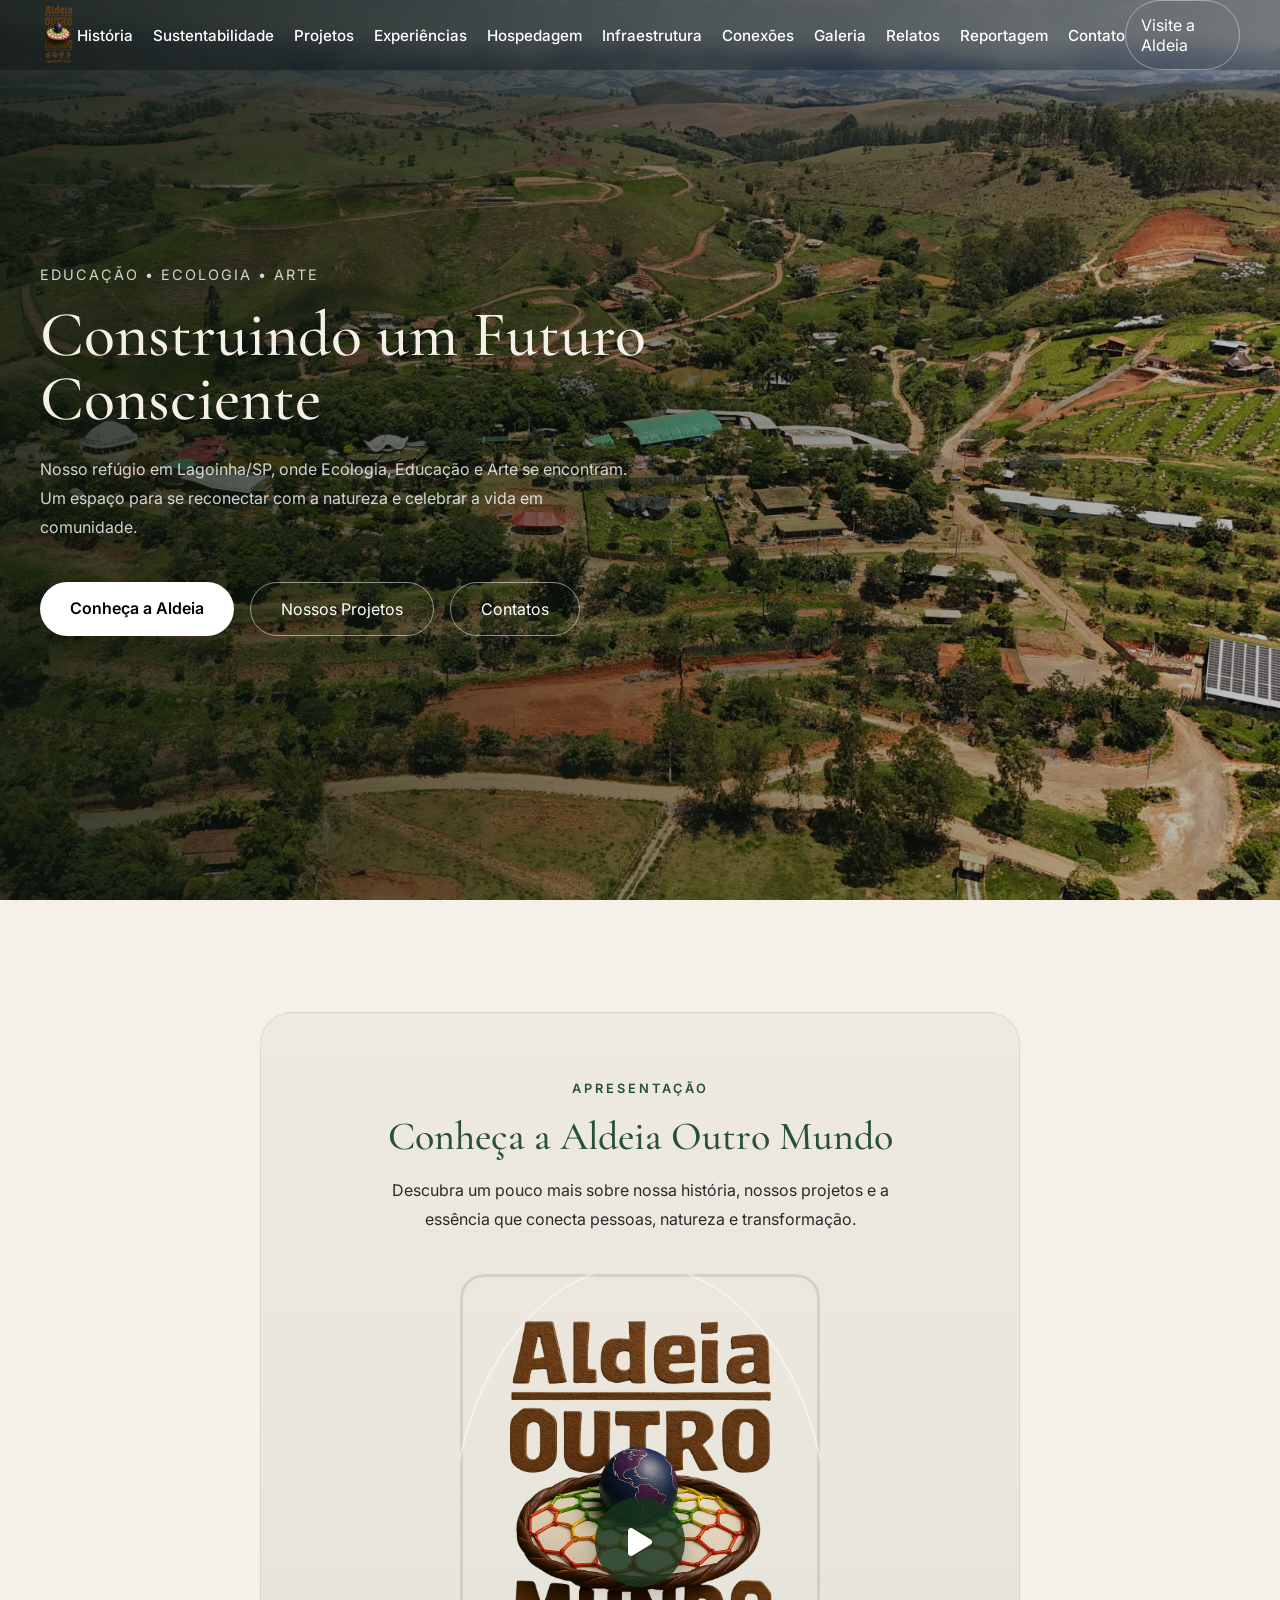
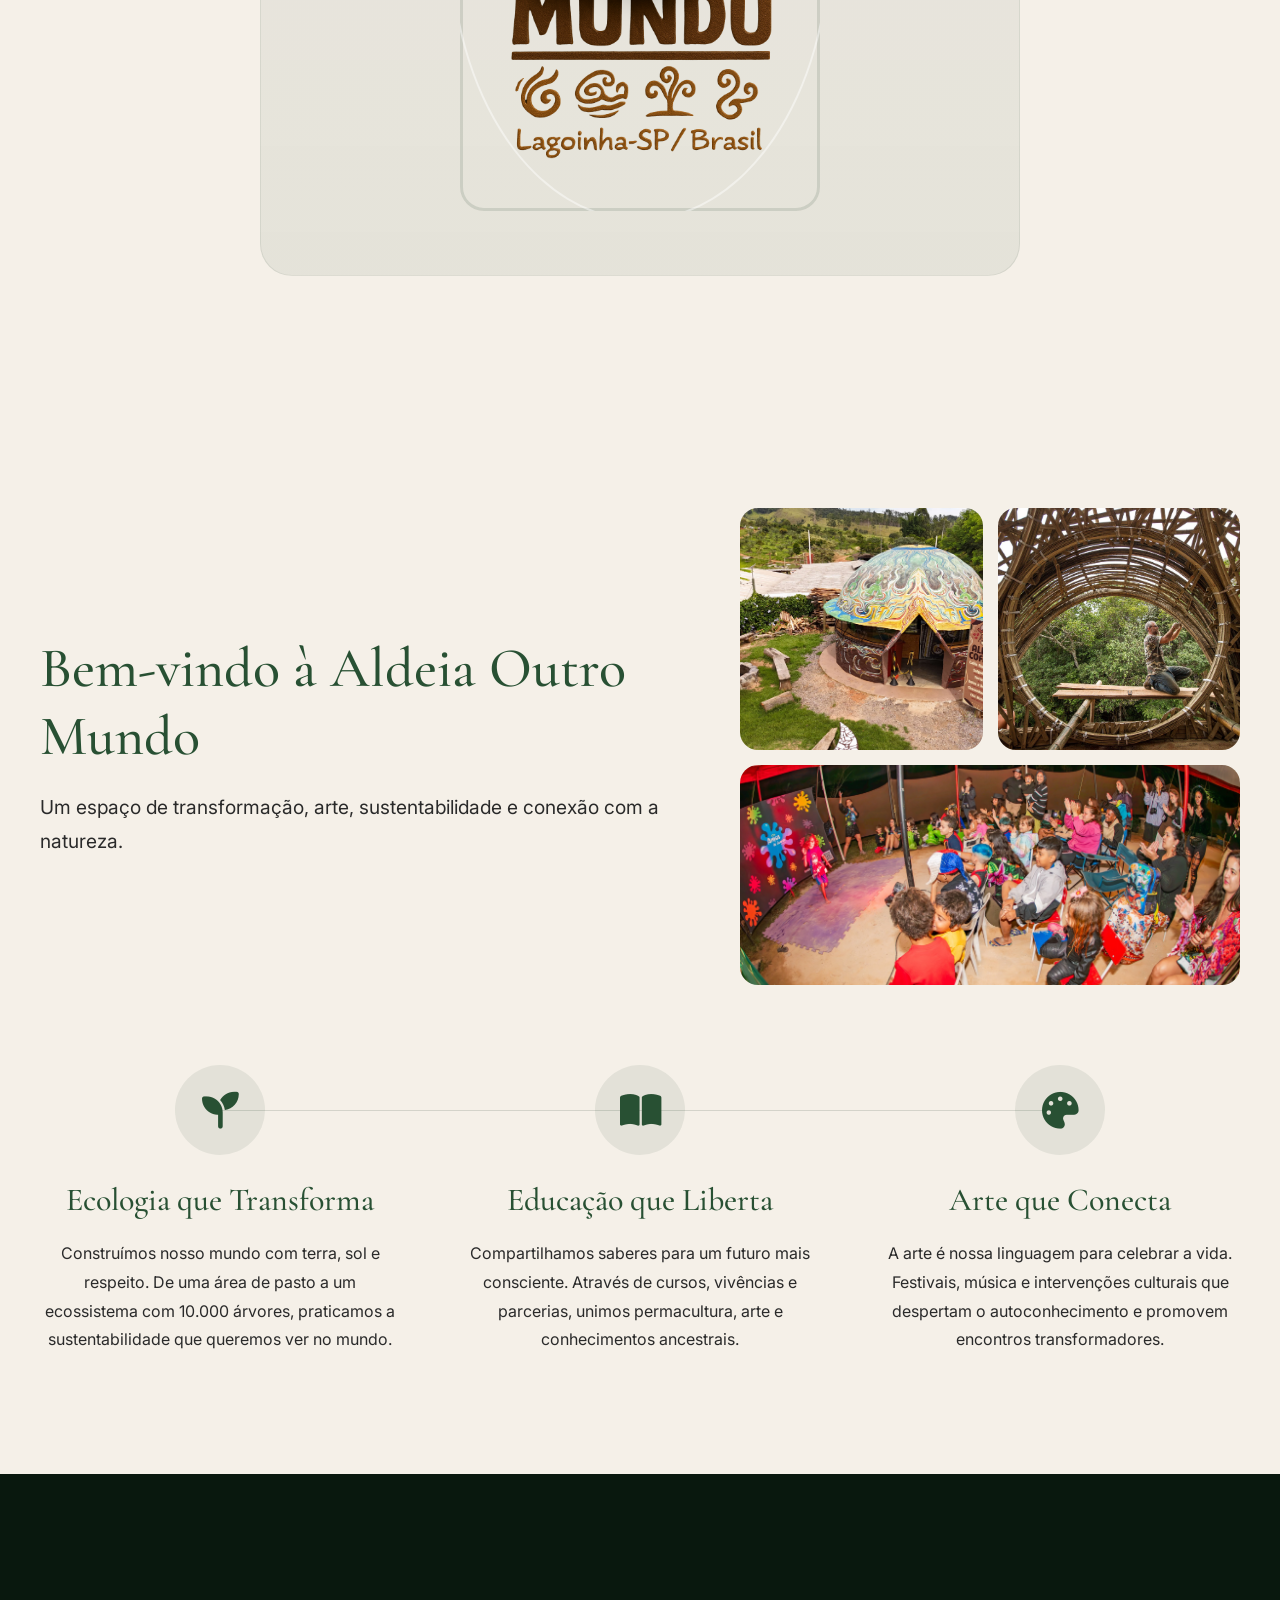
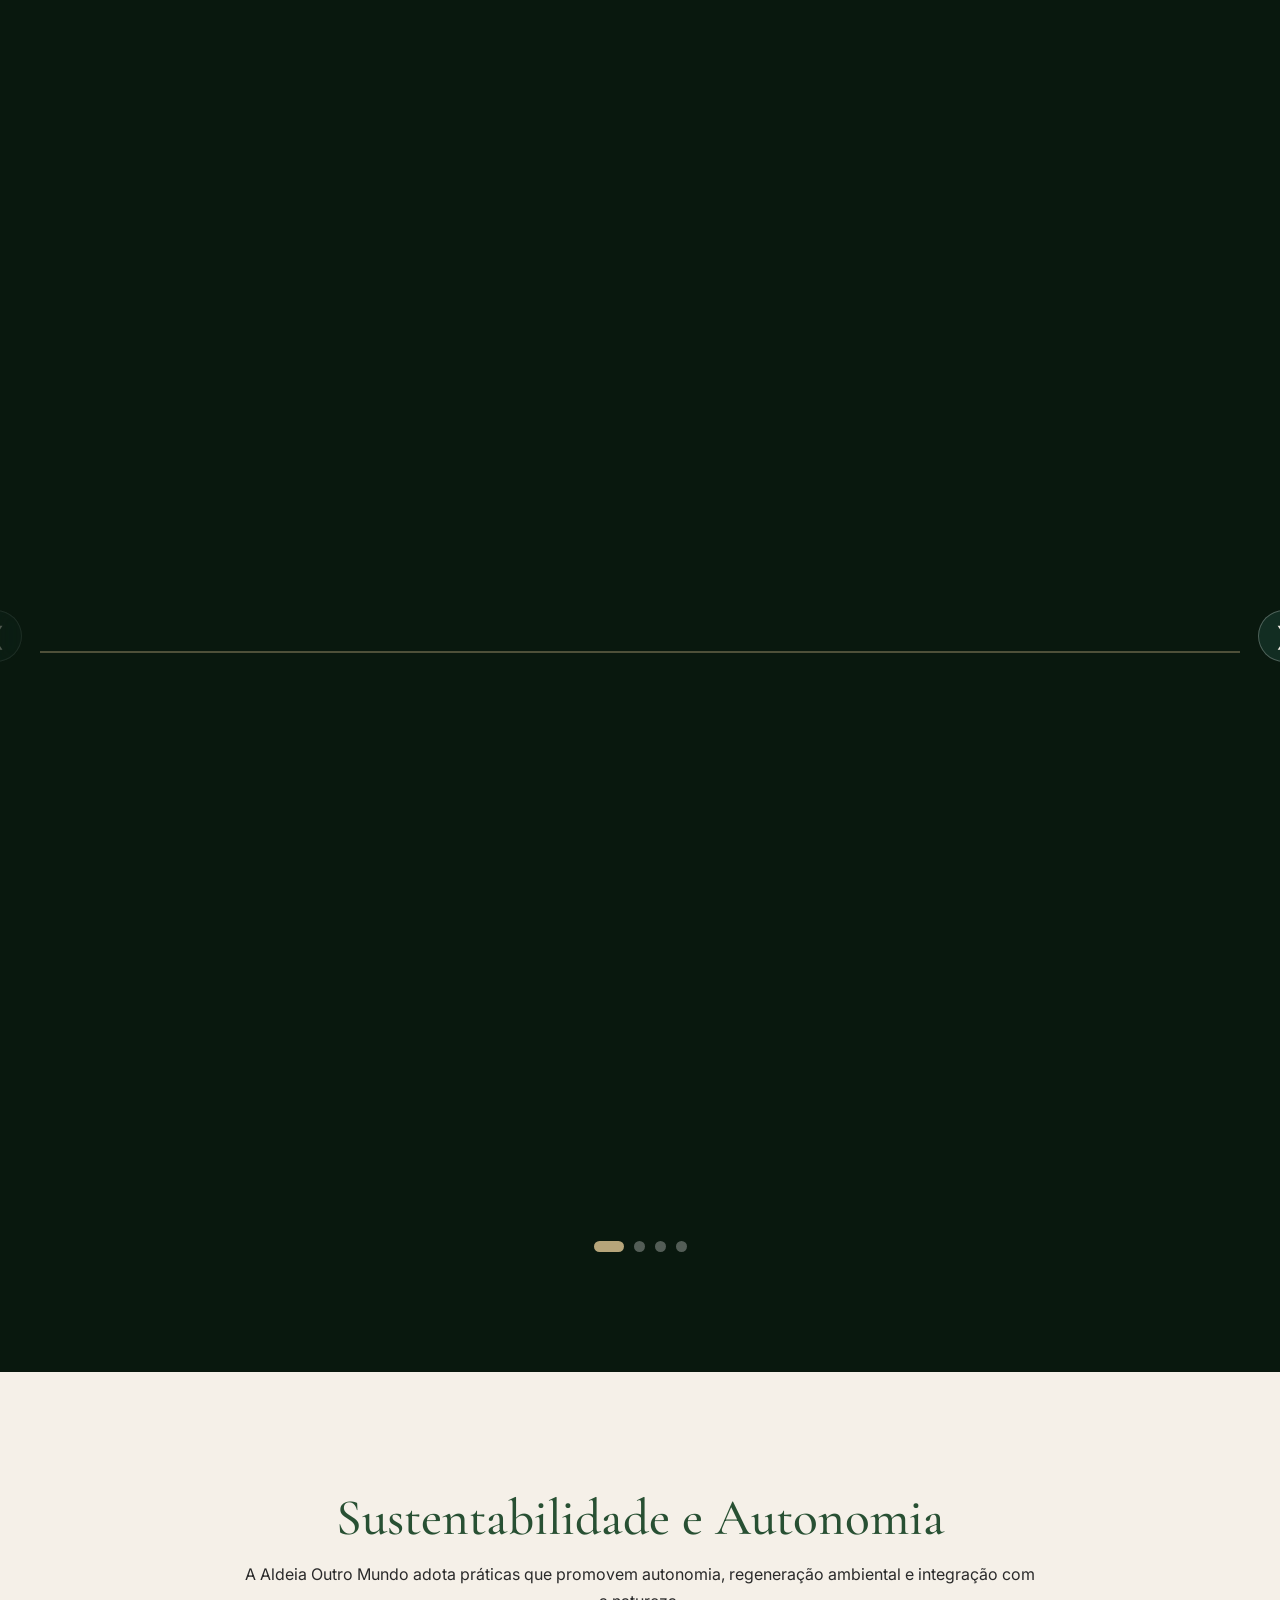
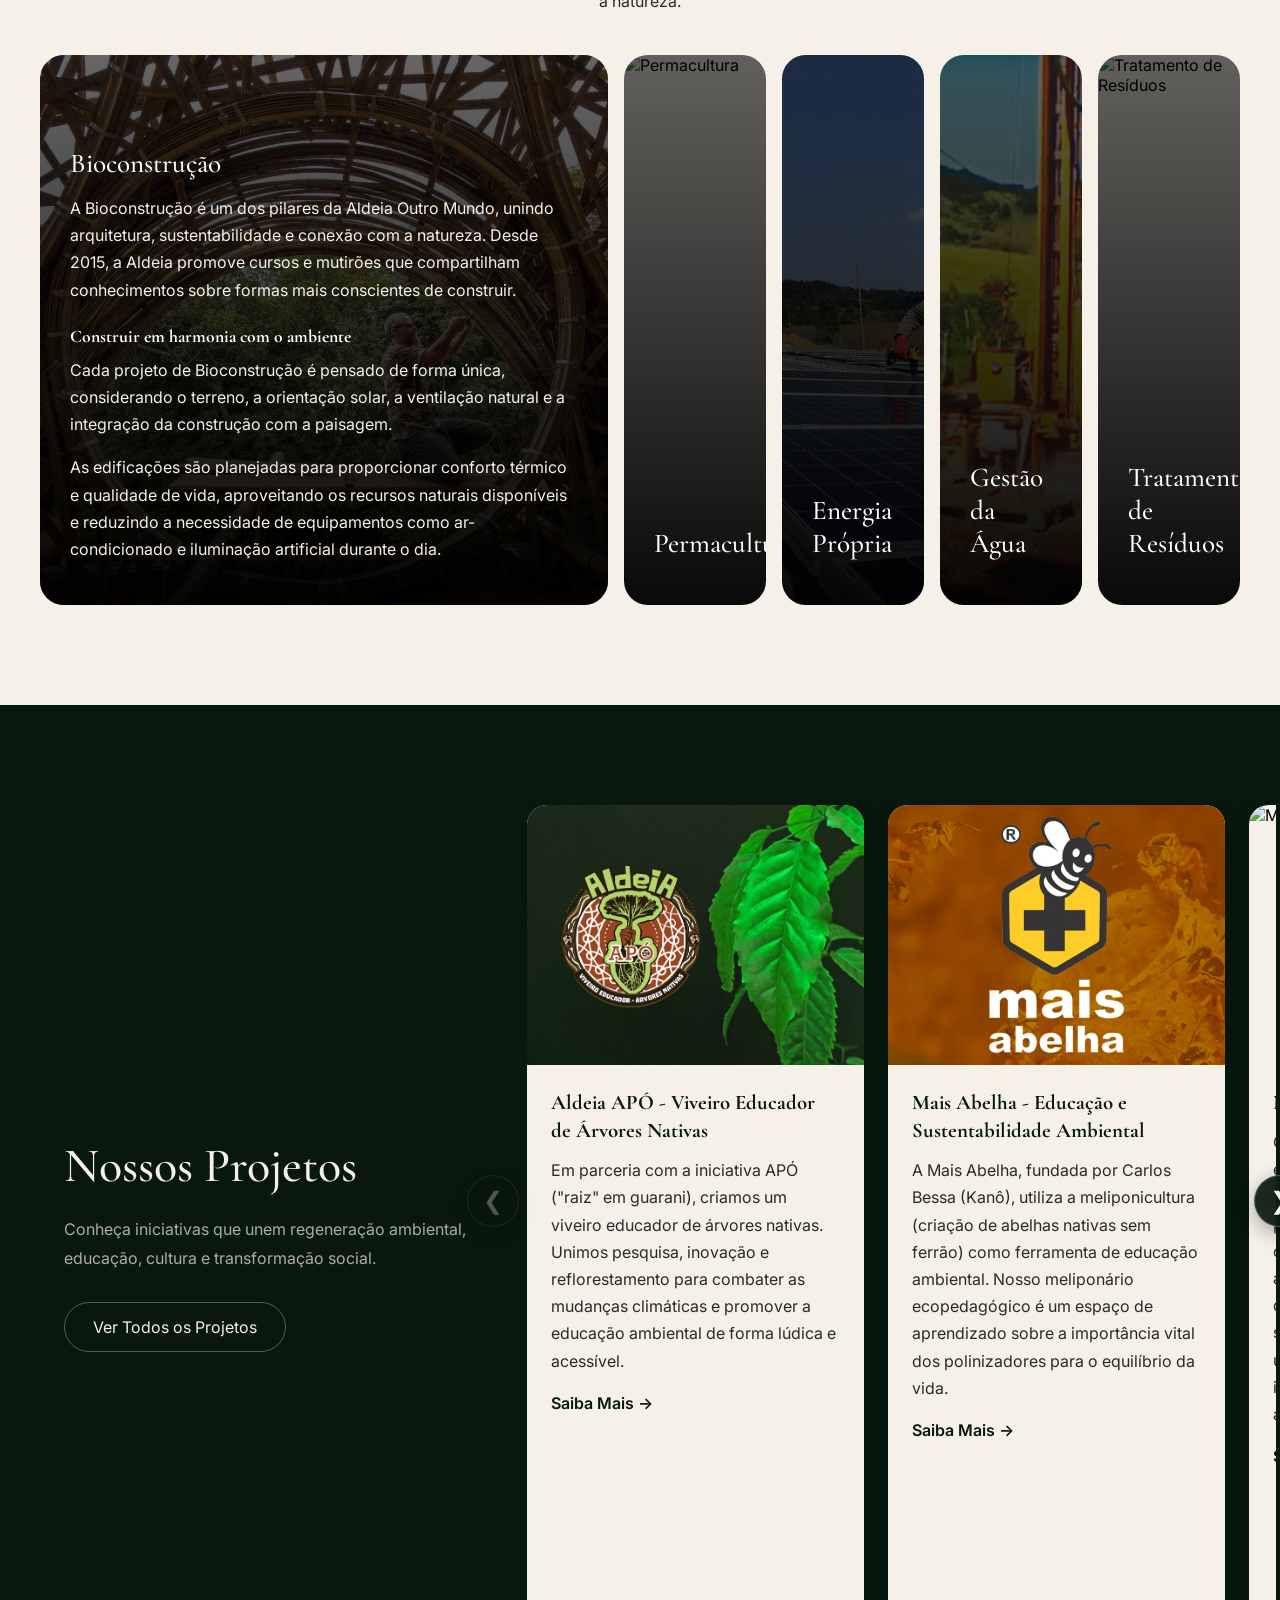
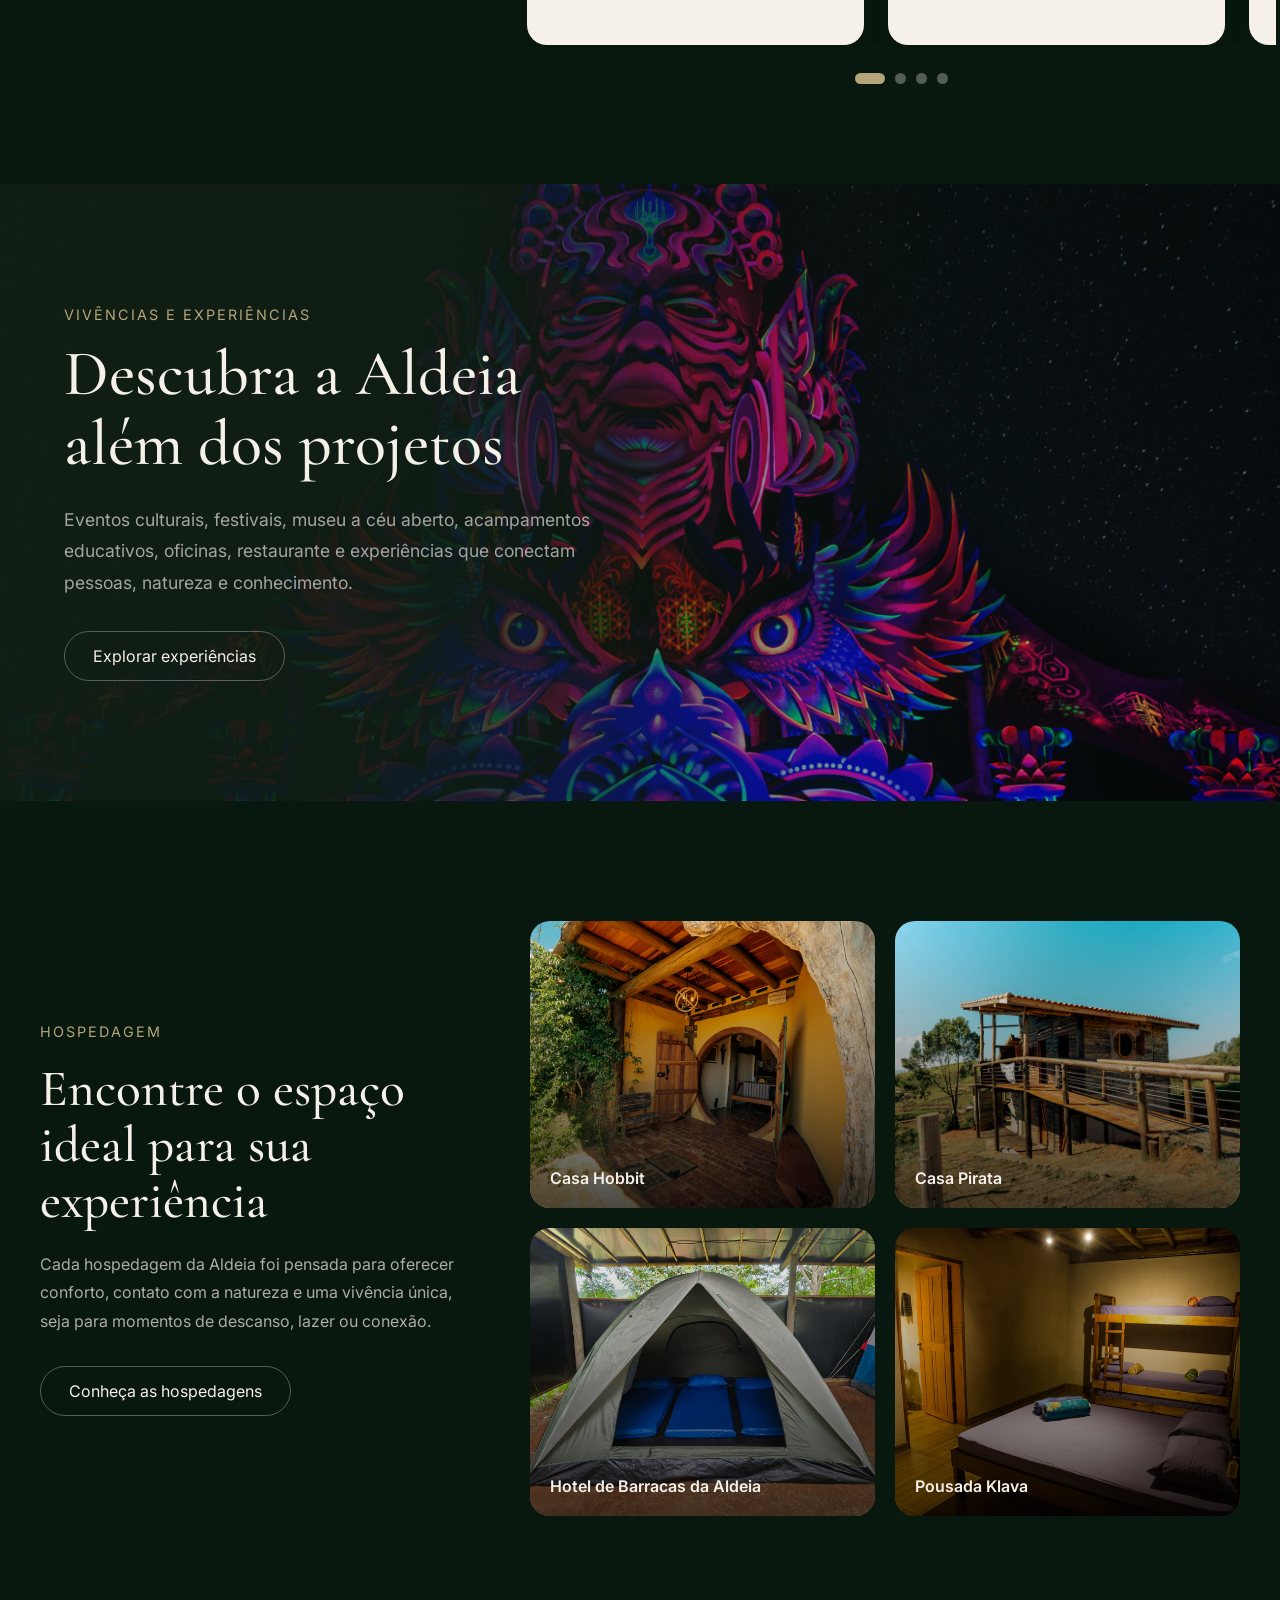
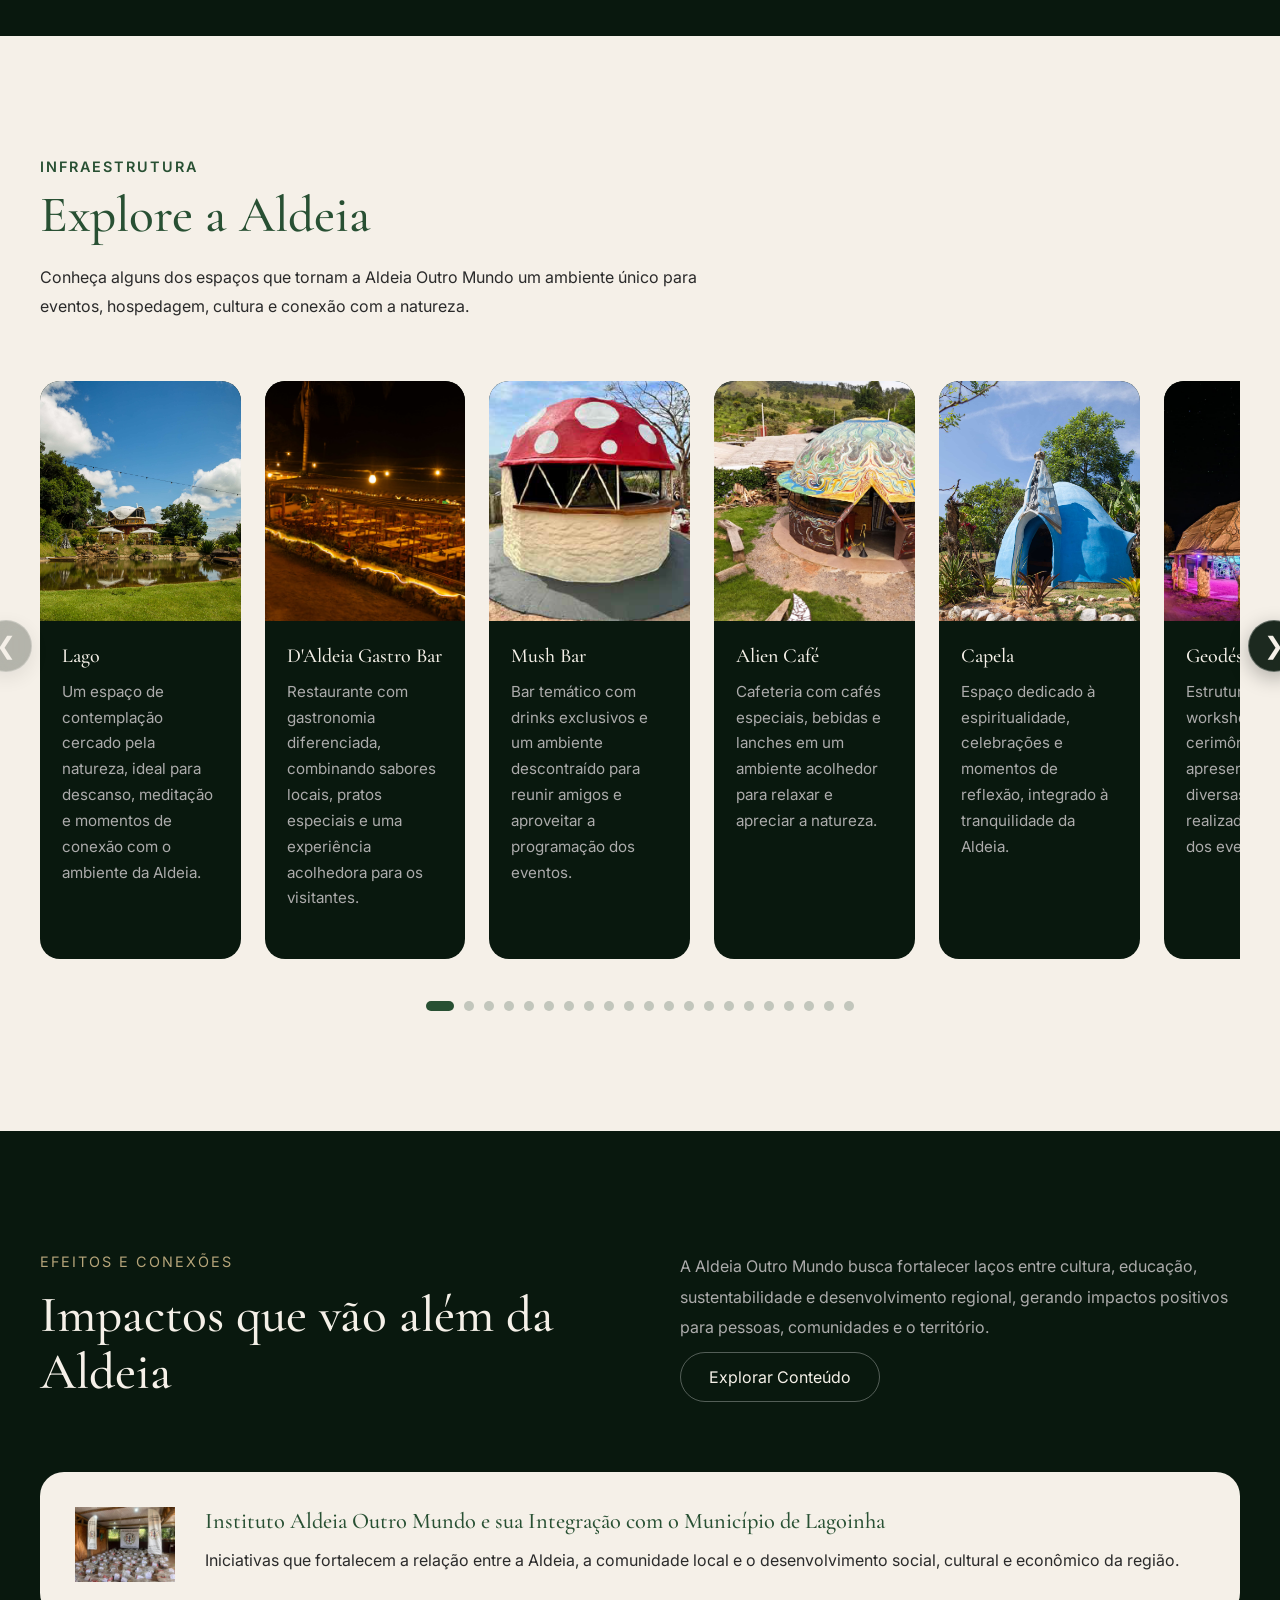
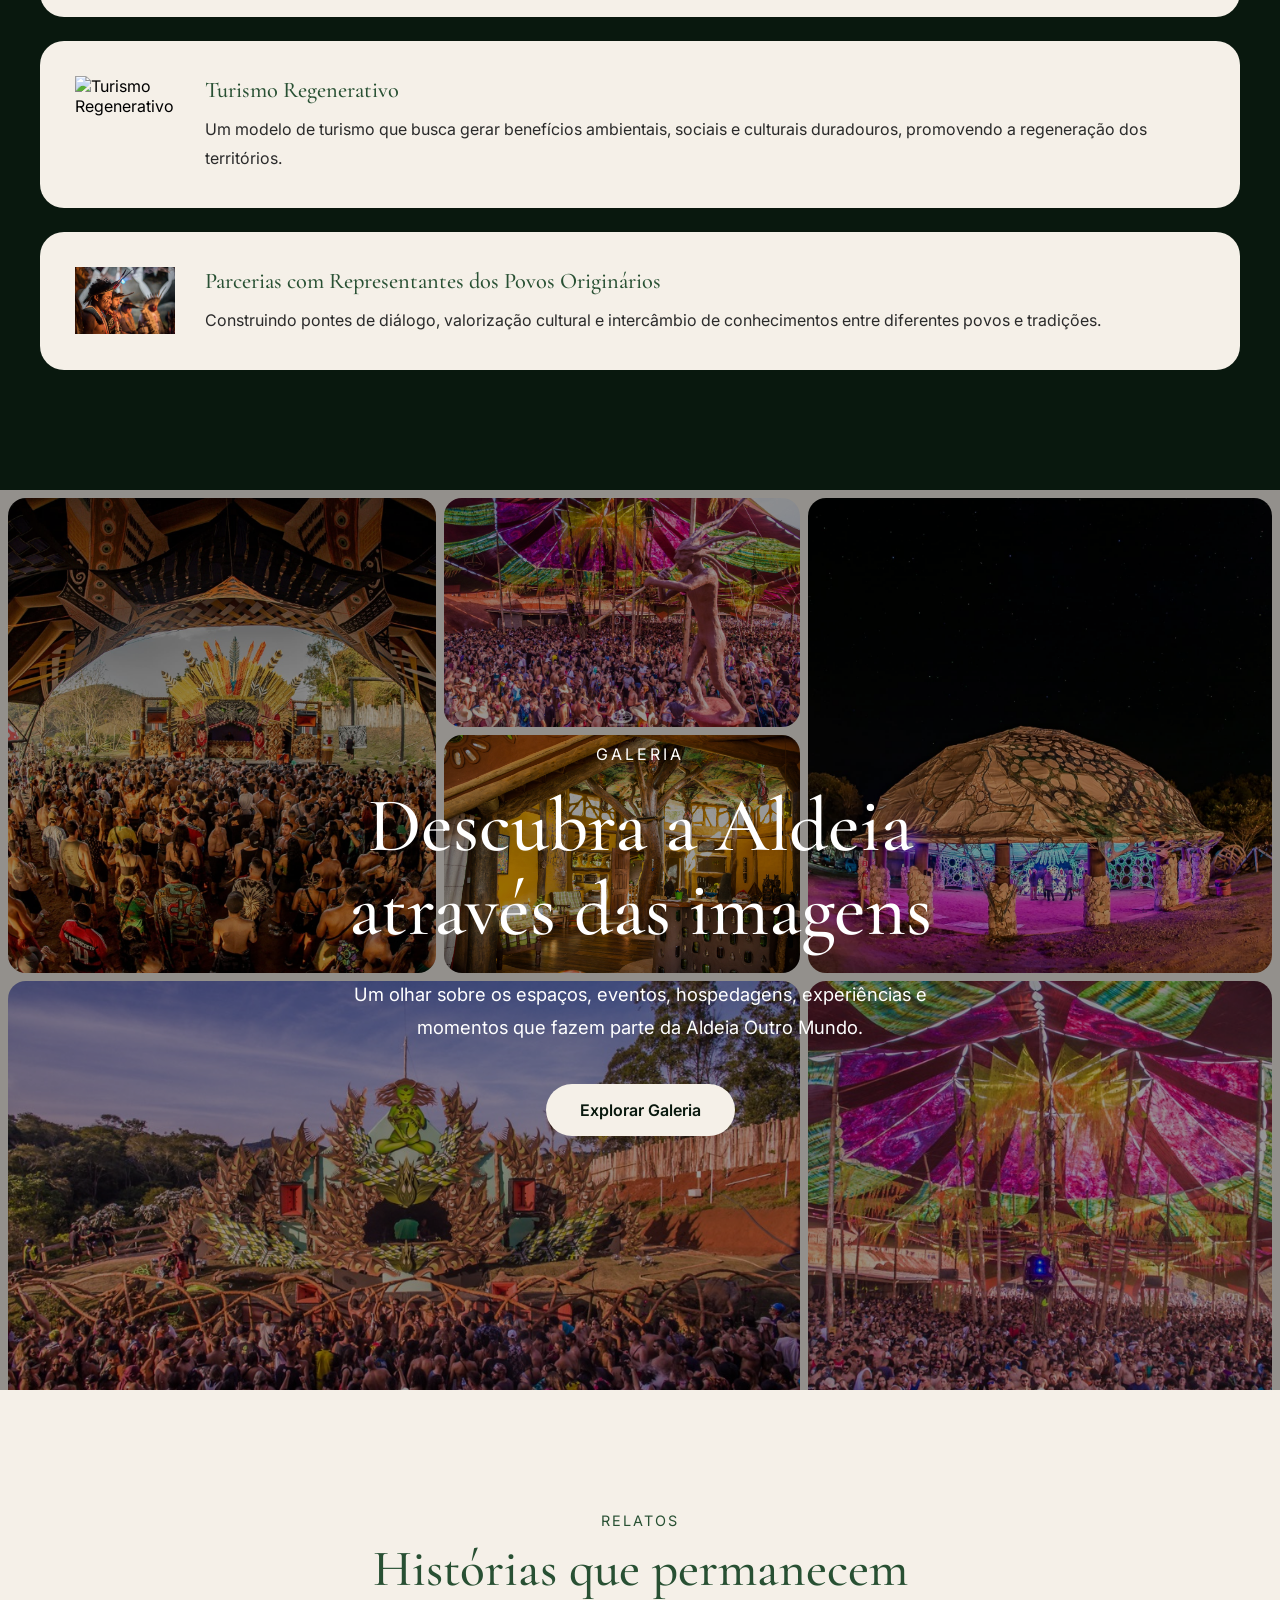
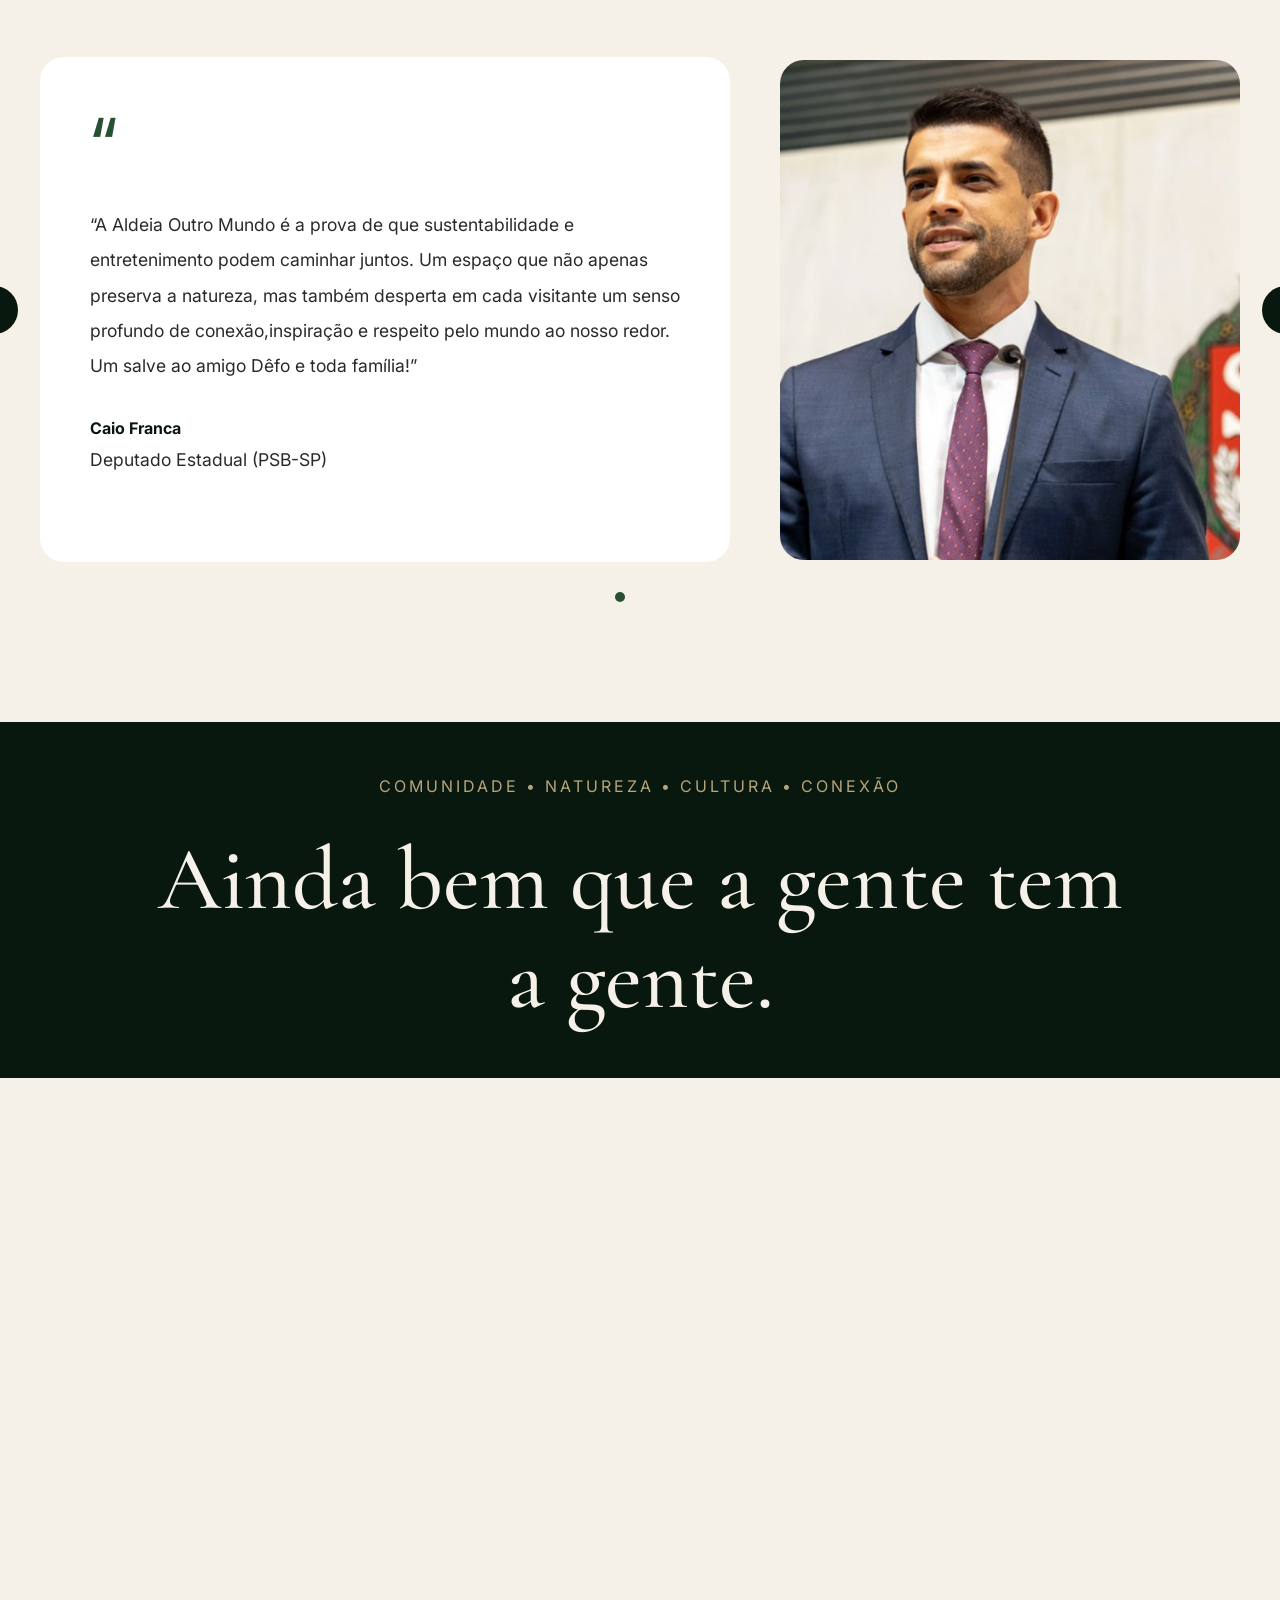
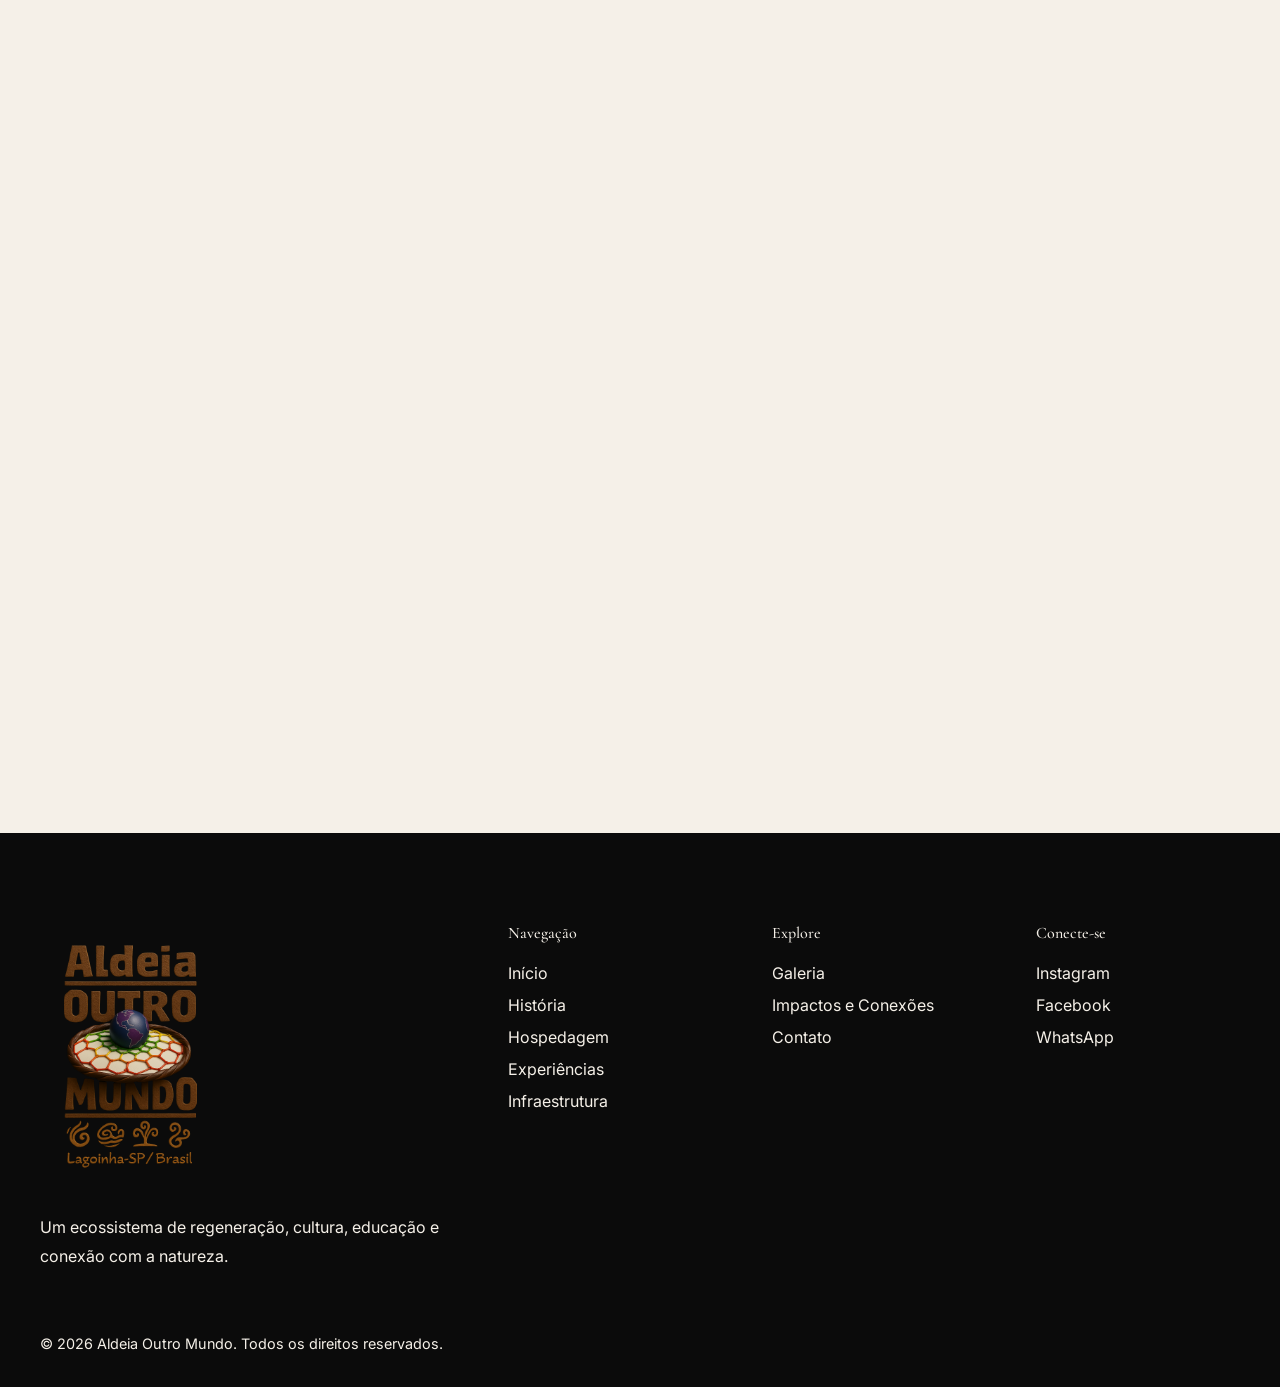
==== commit 3715579c: "ajustes nav bar" ====
--- a/index.html
+++ b/index.html
@@ -82,6 +82,8 @@
             <li><a href="#infraestrutura">Infraestrutura</a></li>
             <li><a href="#conexoes">Conexões</a></li>
             <li><a href="#galeria">Galeria</a></li>
+            <li><a href="#relatos">Relatos</a></li>
+            <li><a href="#midia">Reportagem</a></li>
             <li><a href="#contato">Contato</a></li>
           </ul>
         </nav>
@@ -1609,7 +1611,7 @@
           <a href="galeria.html" class="btn-galeria"> Explorar Galeria </a>
         </div>
       </section>
-      <section class="relatos">
+      <section class="relatos" id="relatos">
         <div class="container">
           <div class="relatos-header">
             <span>Relatos</span>
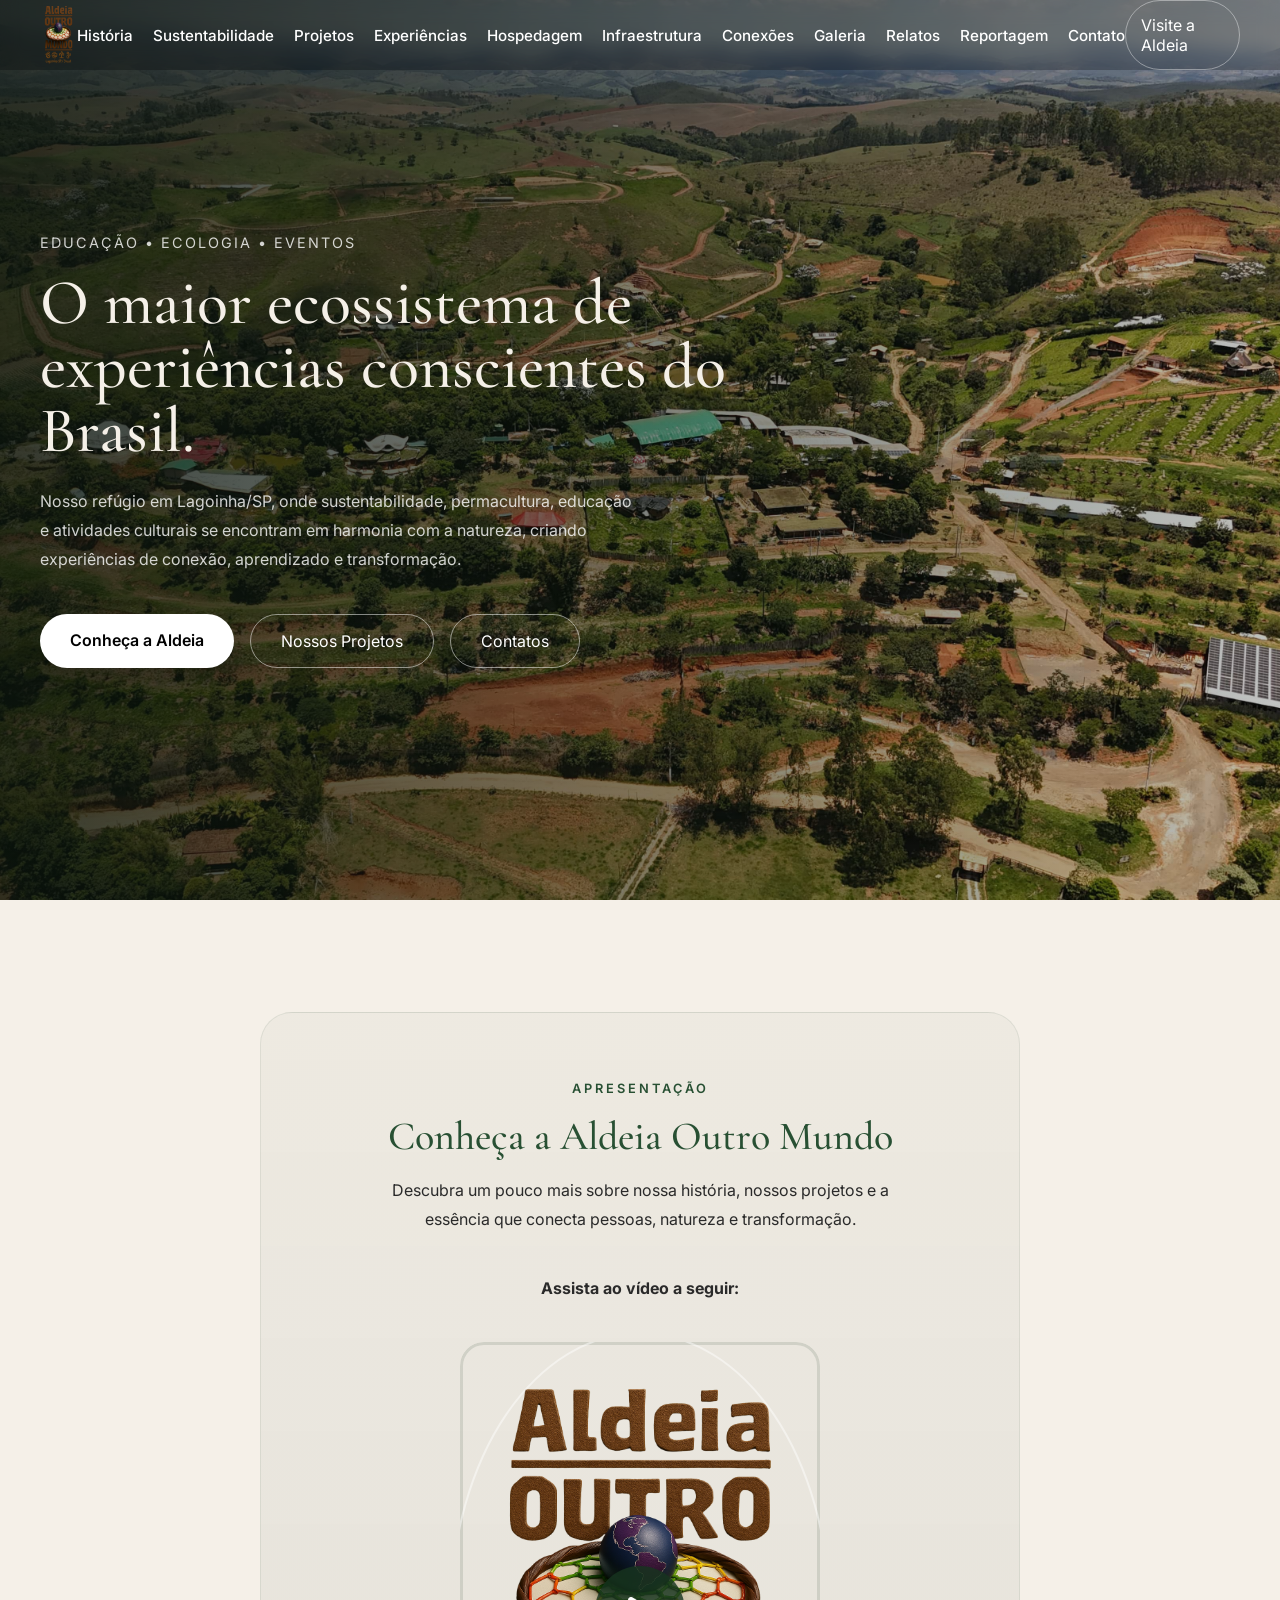
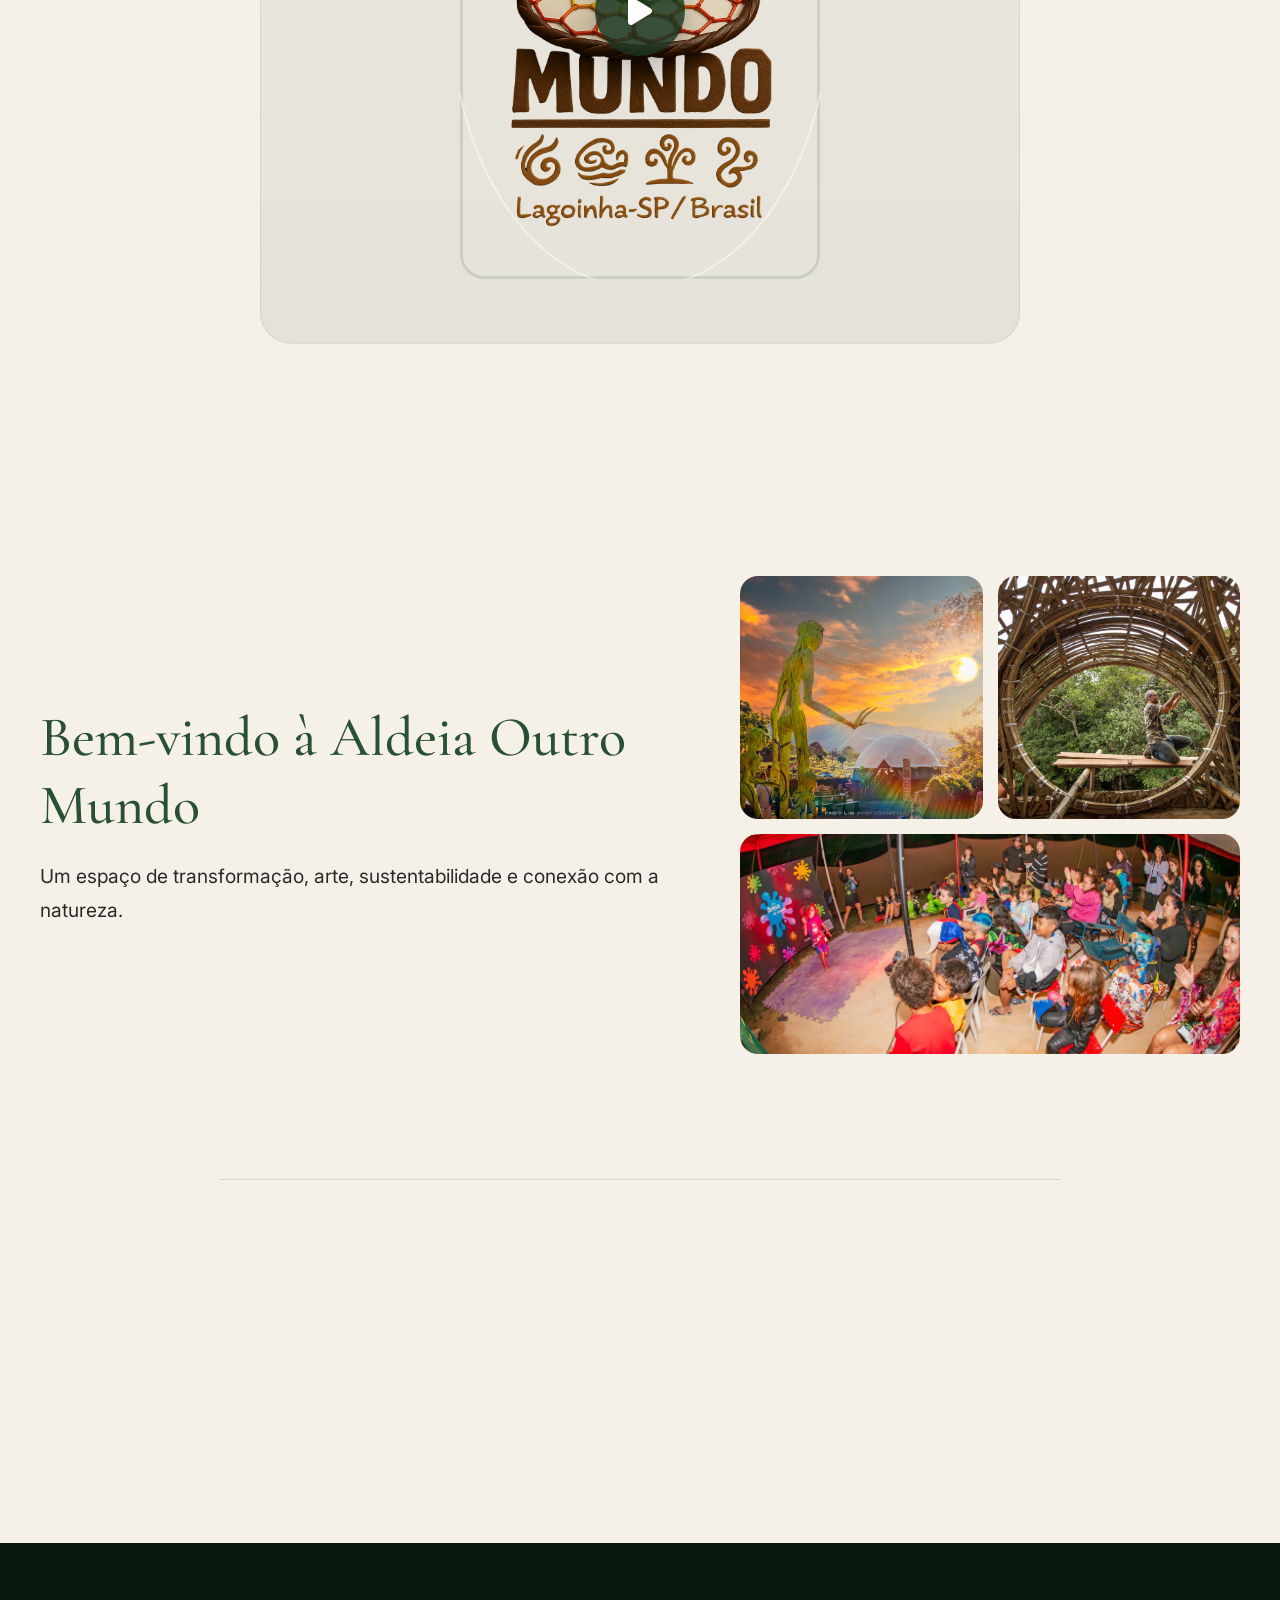
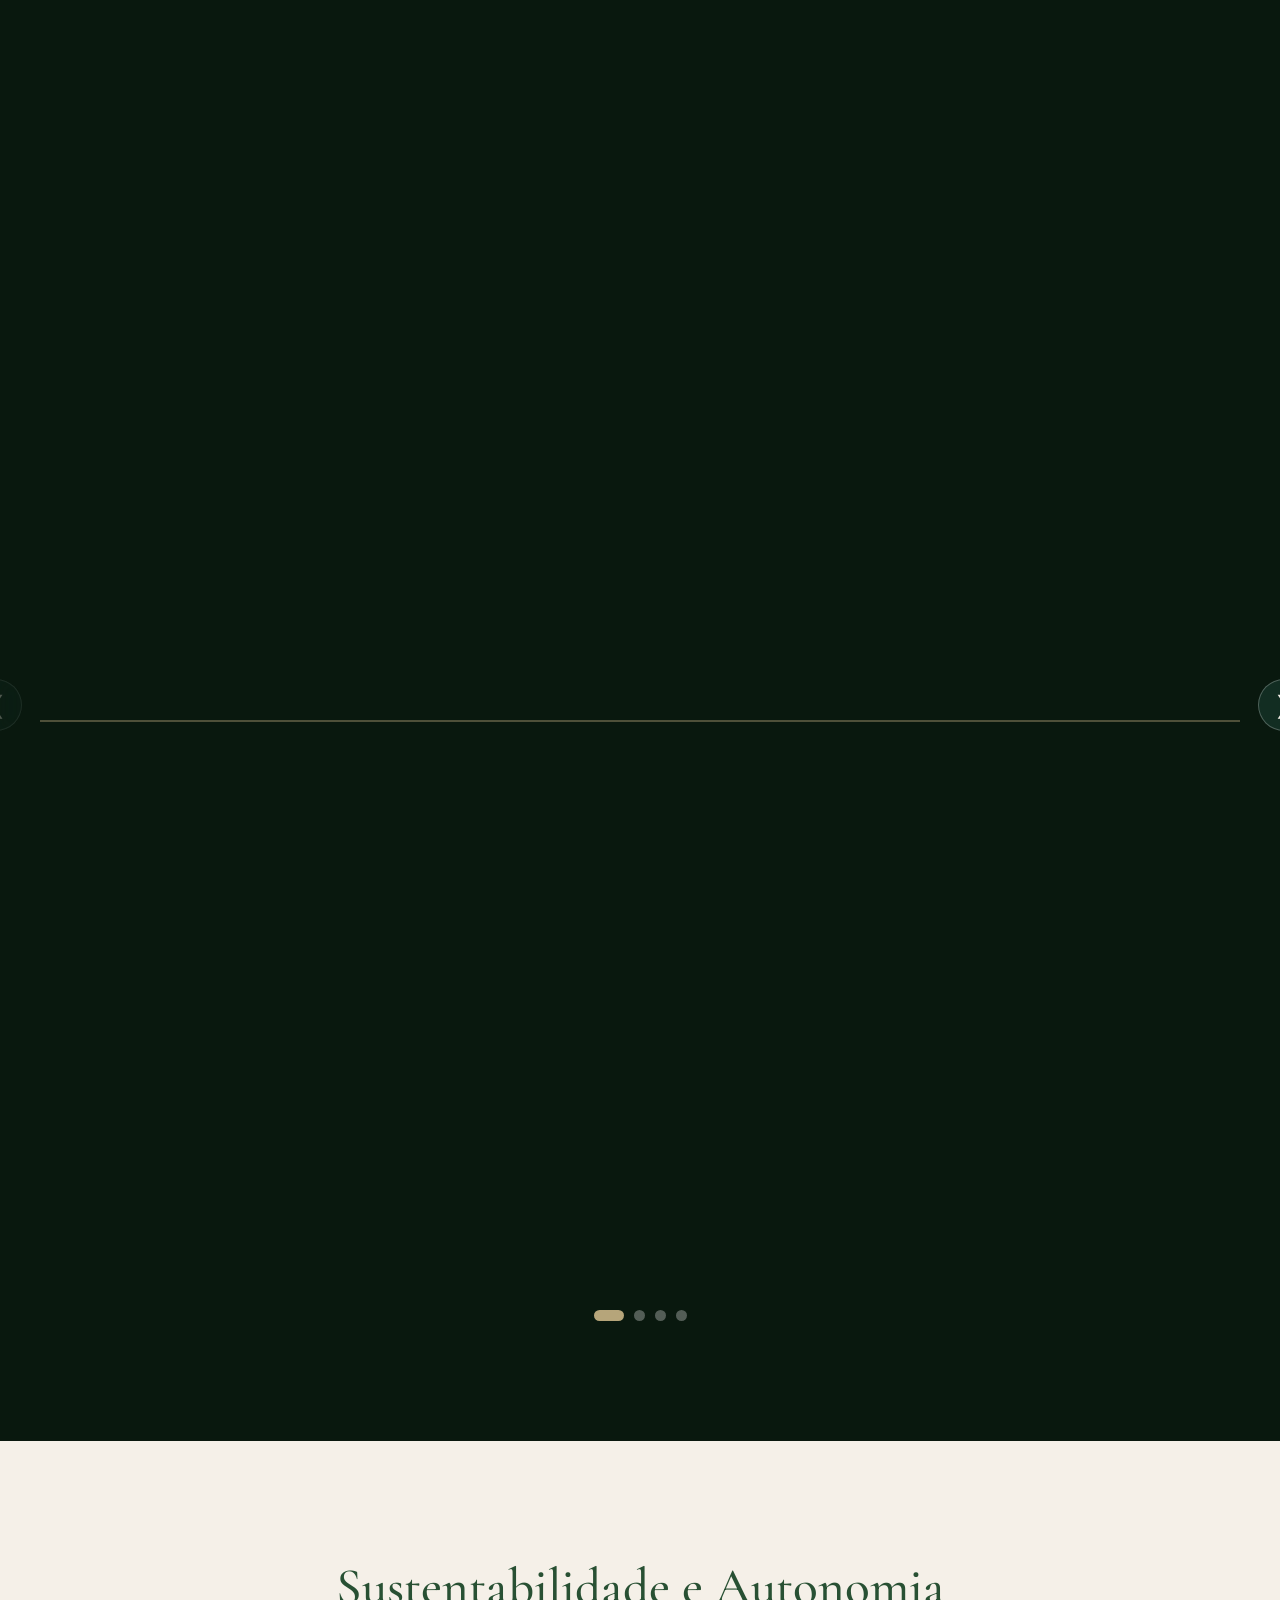
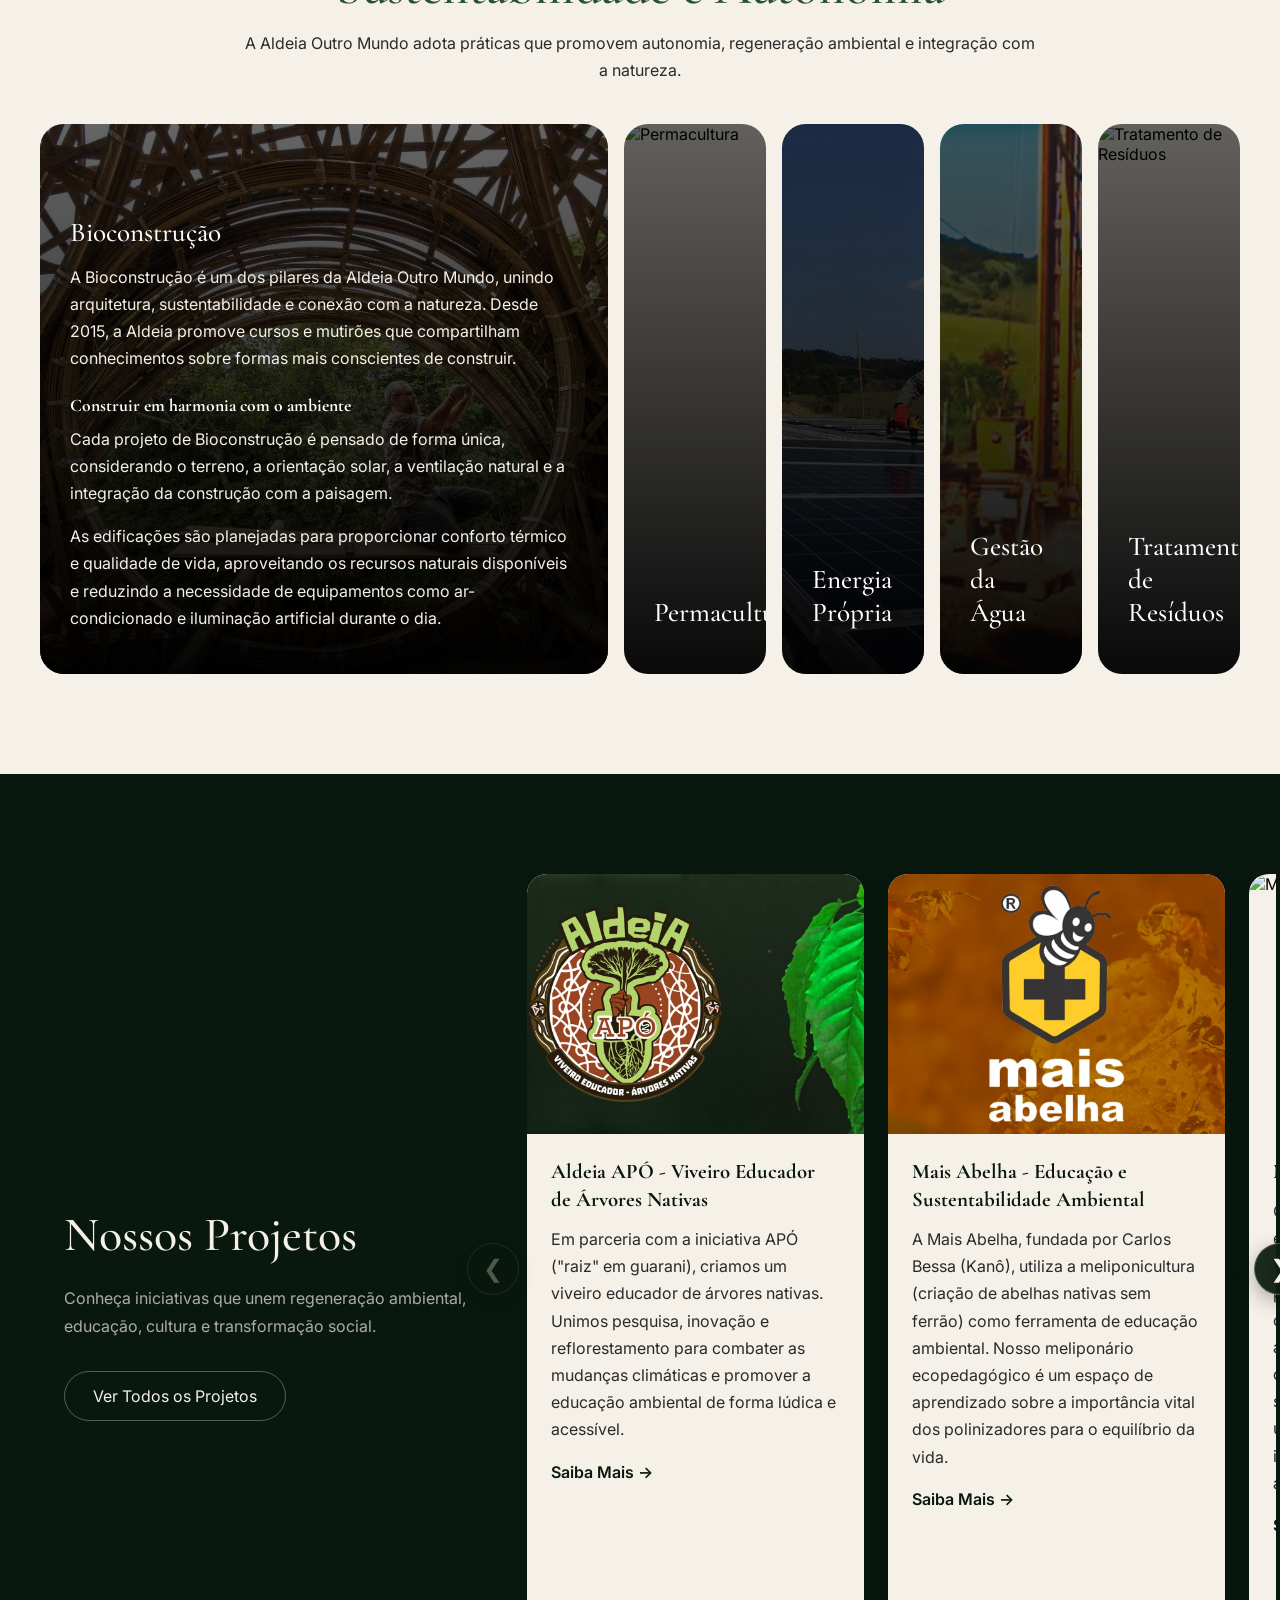
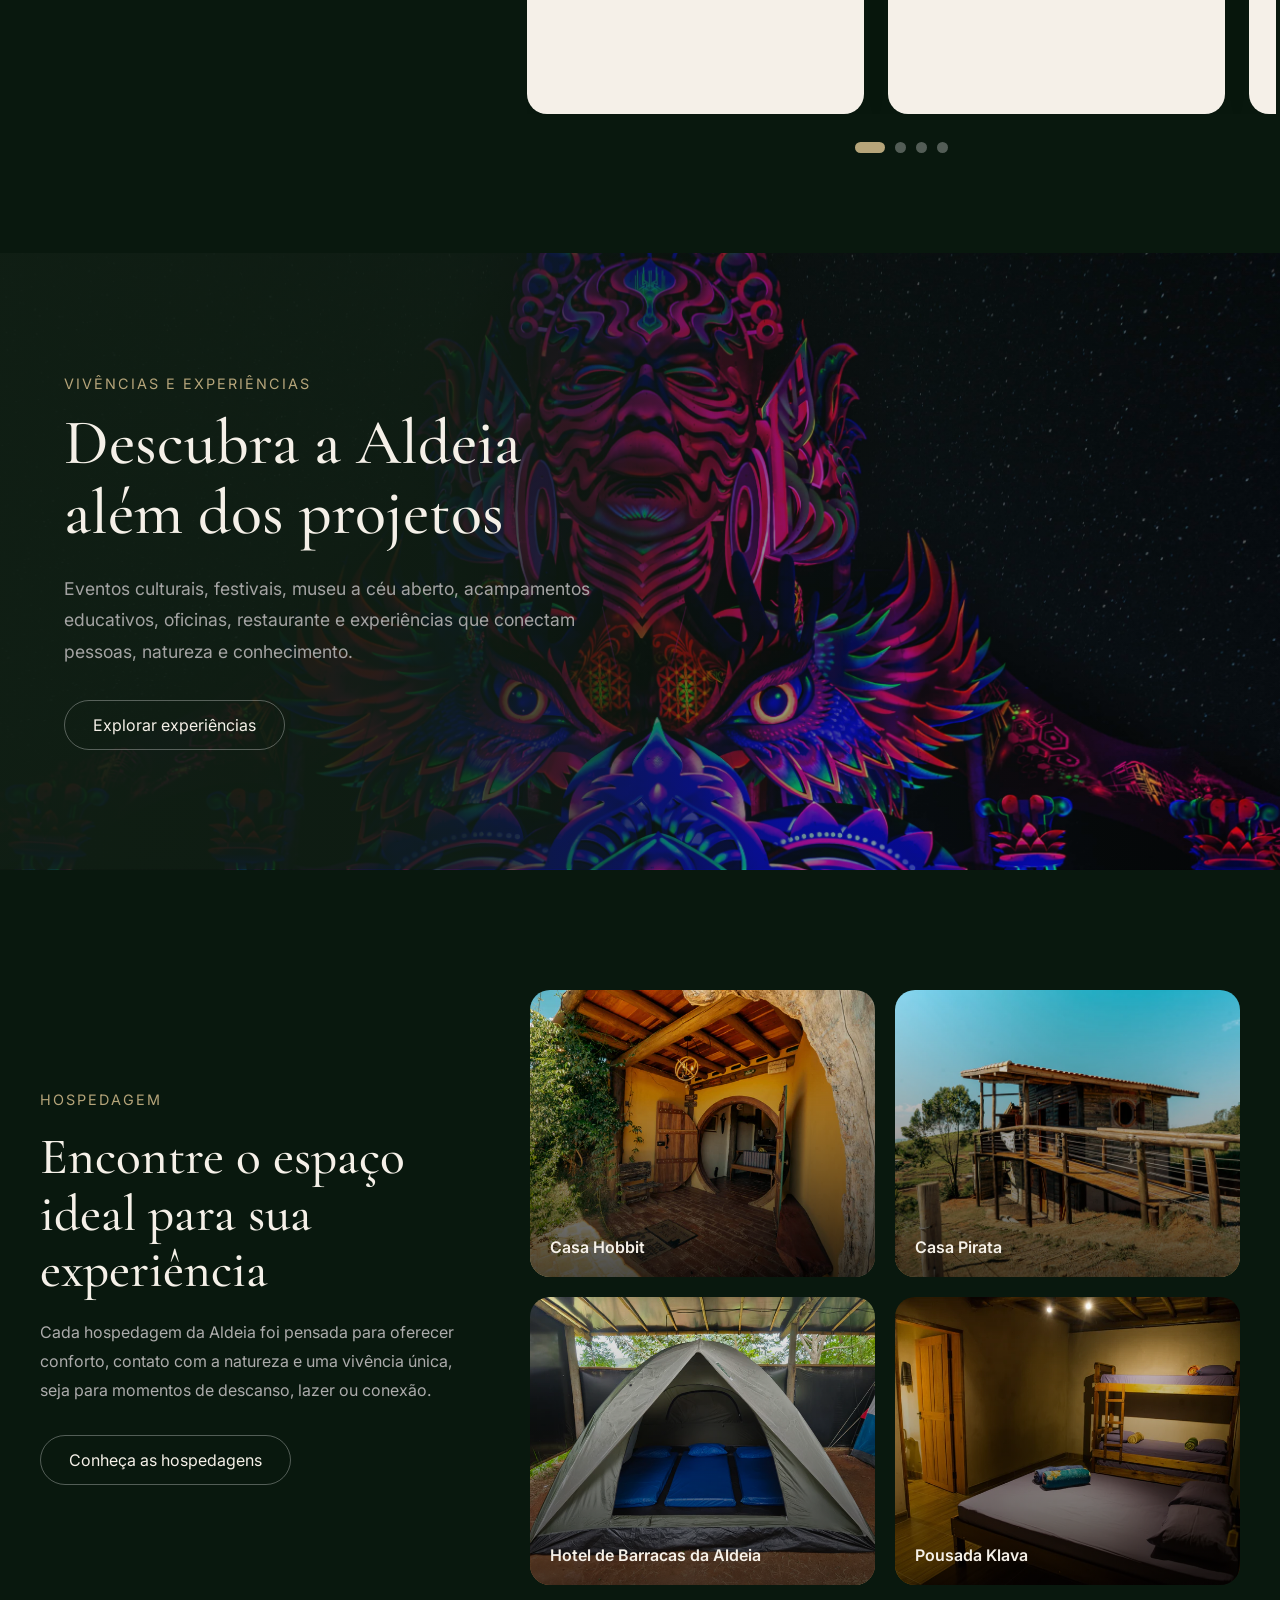
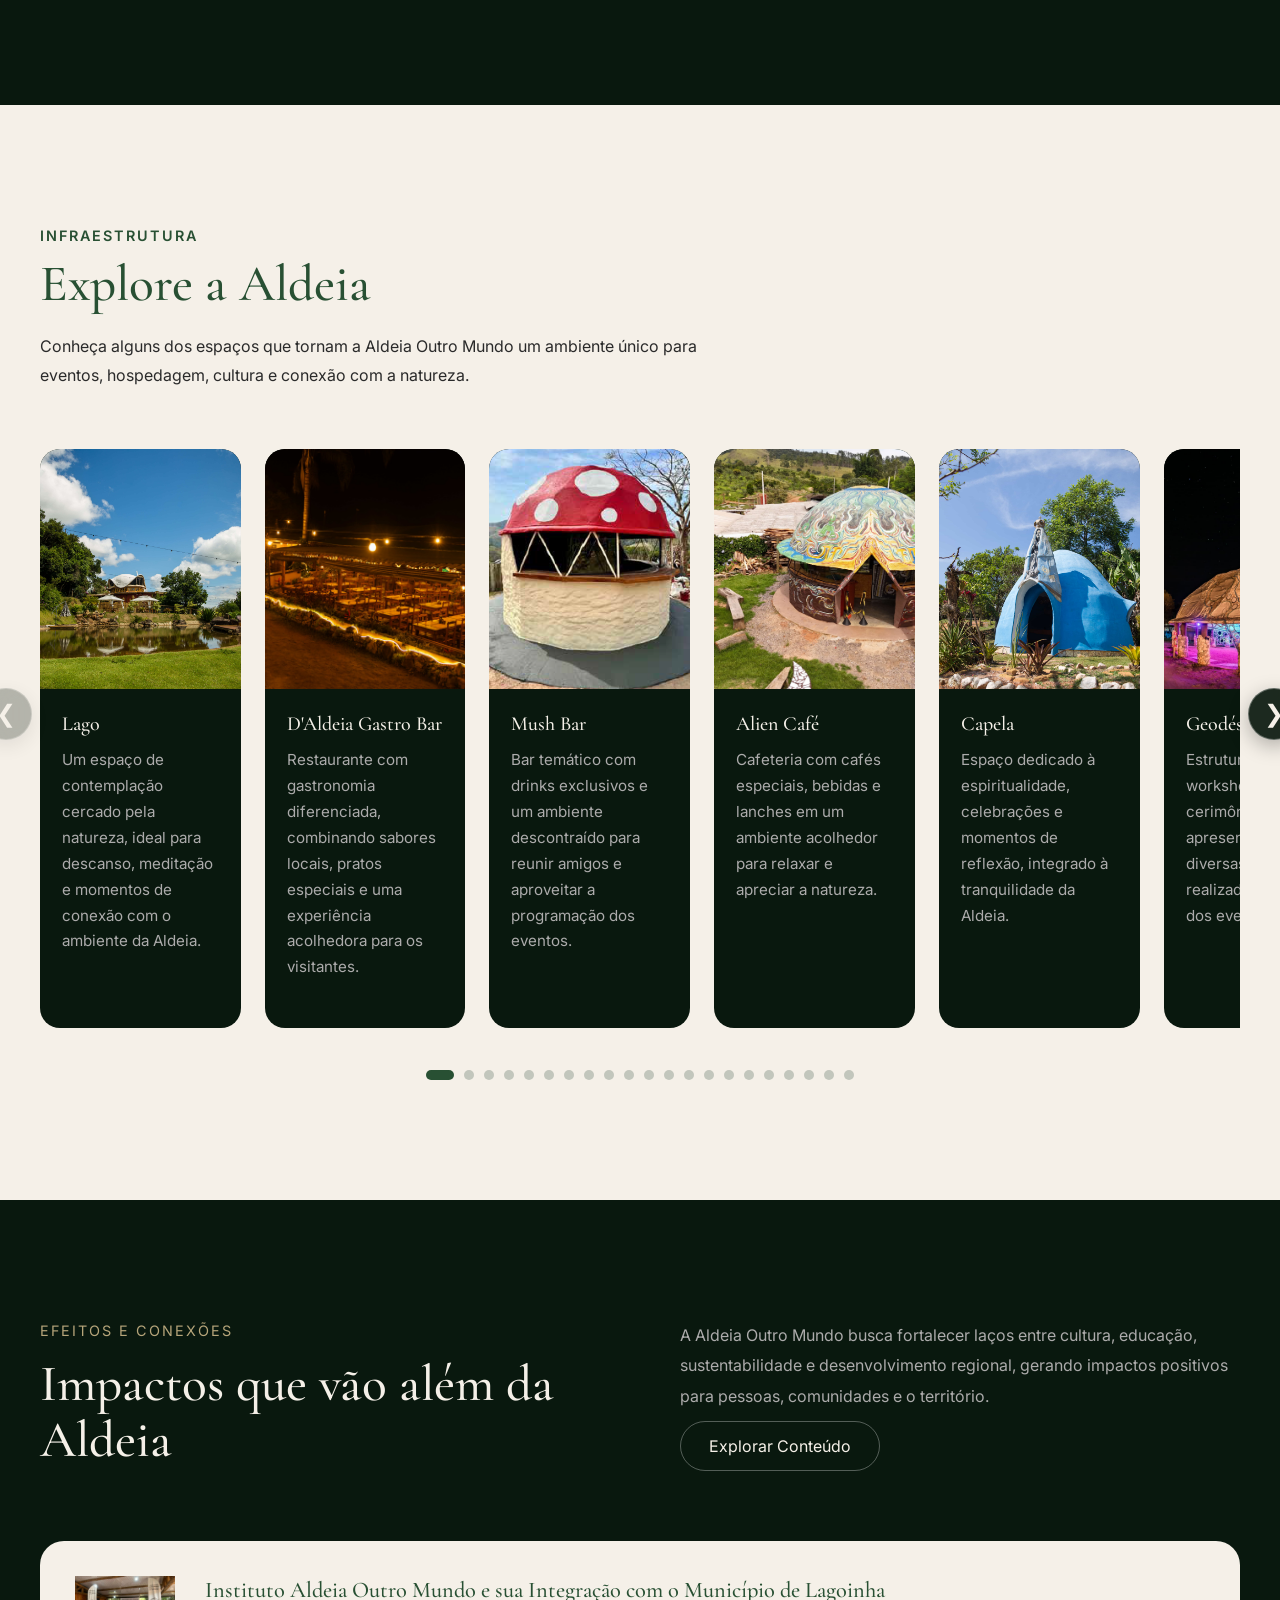
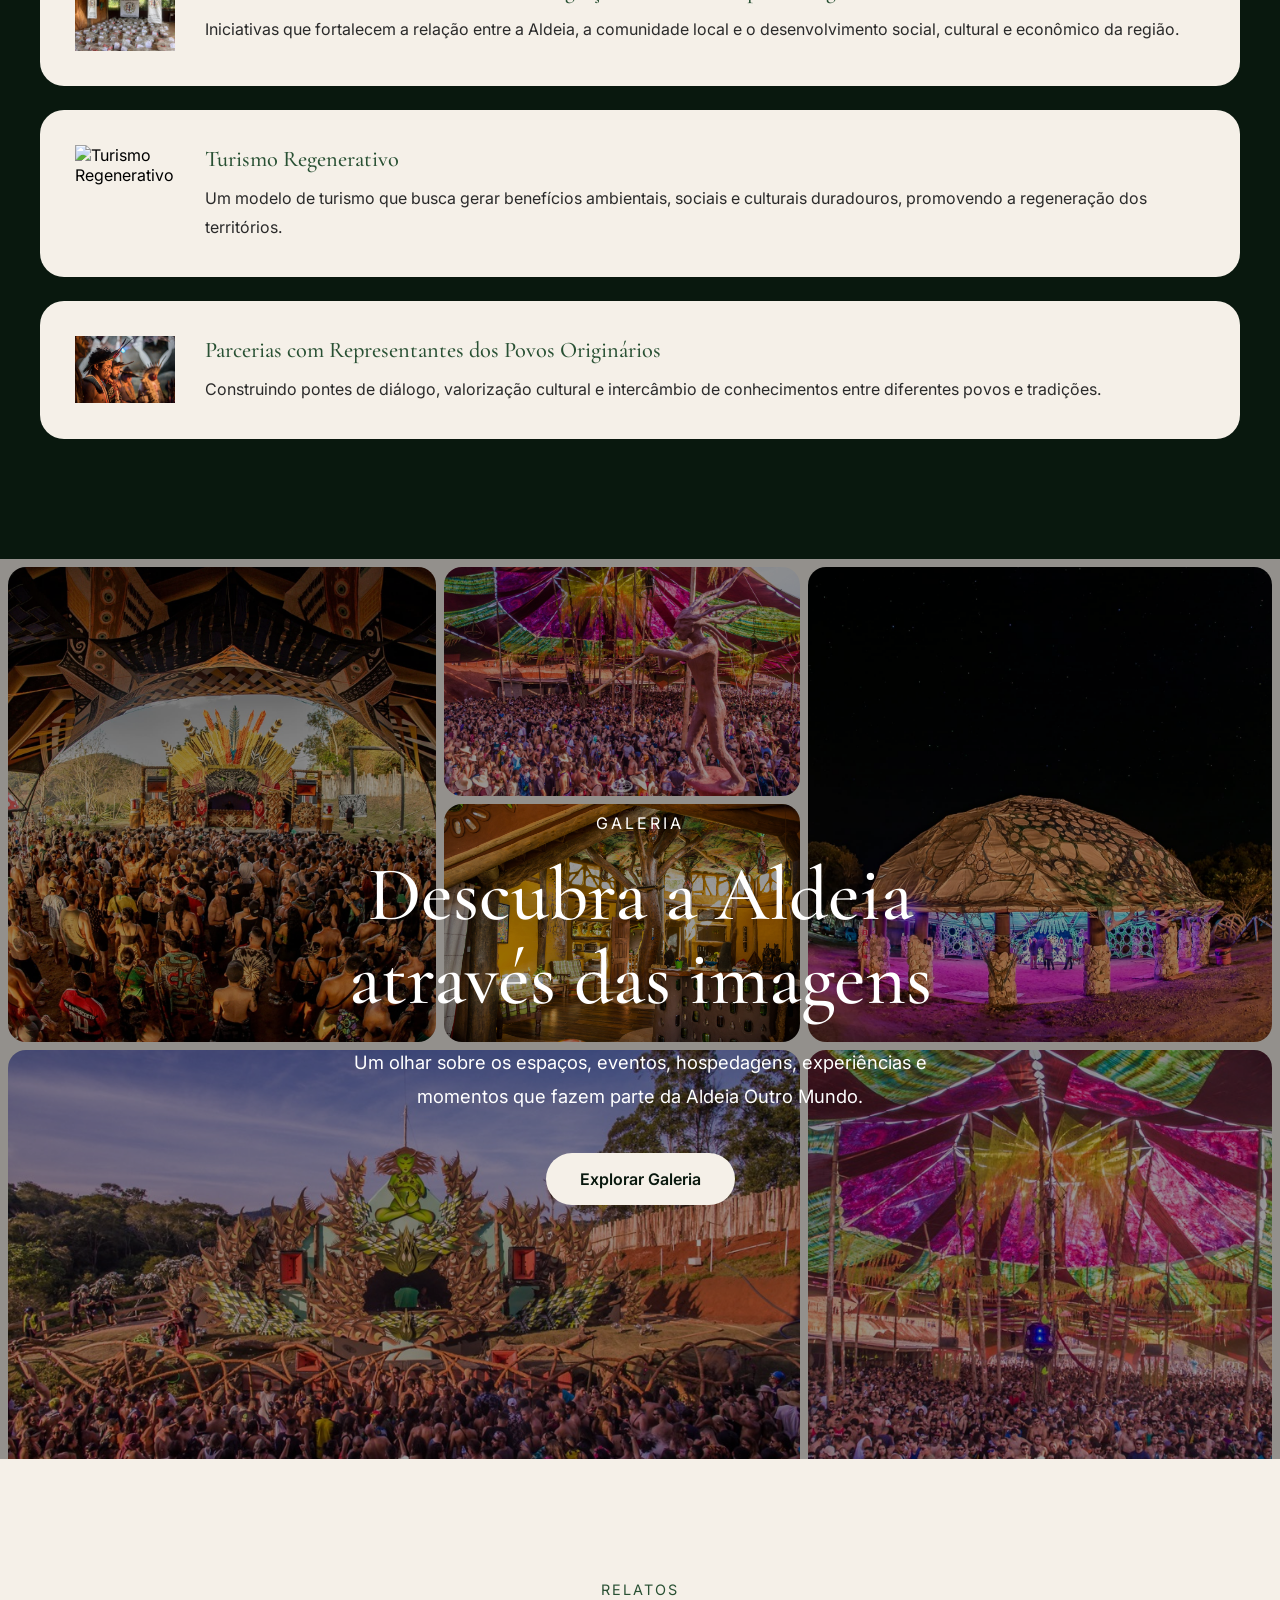
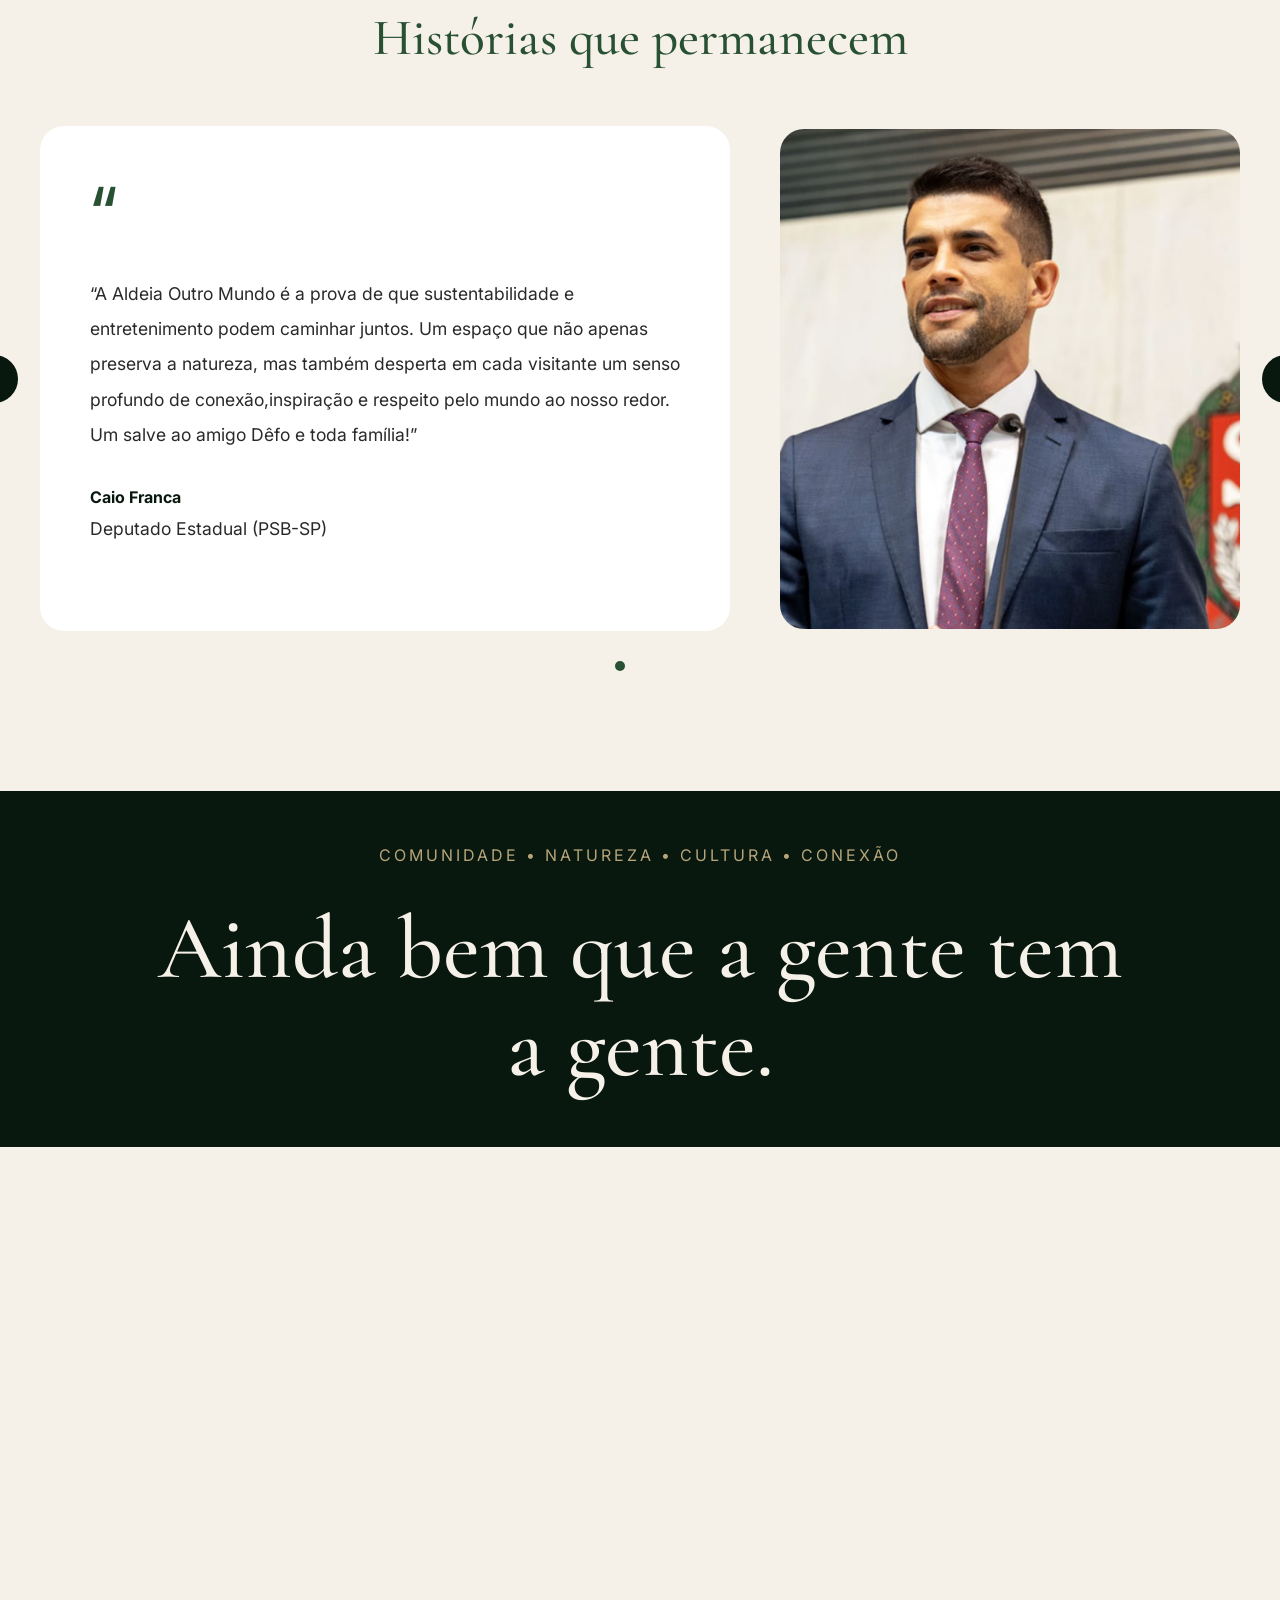
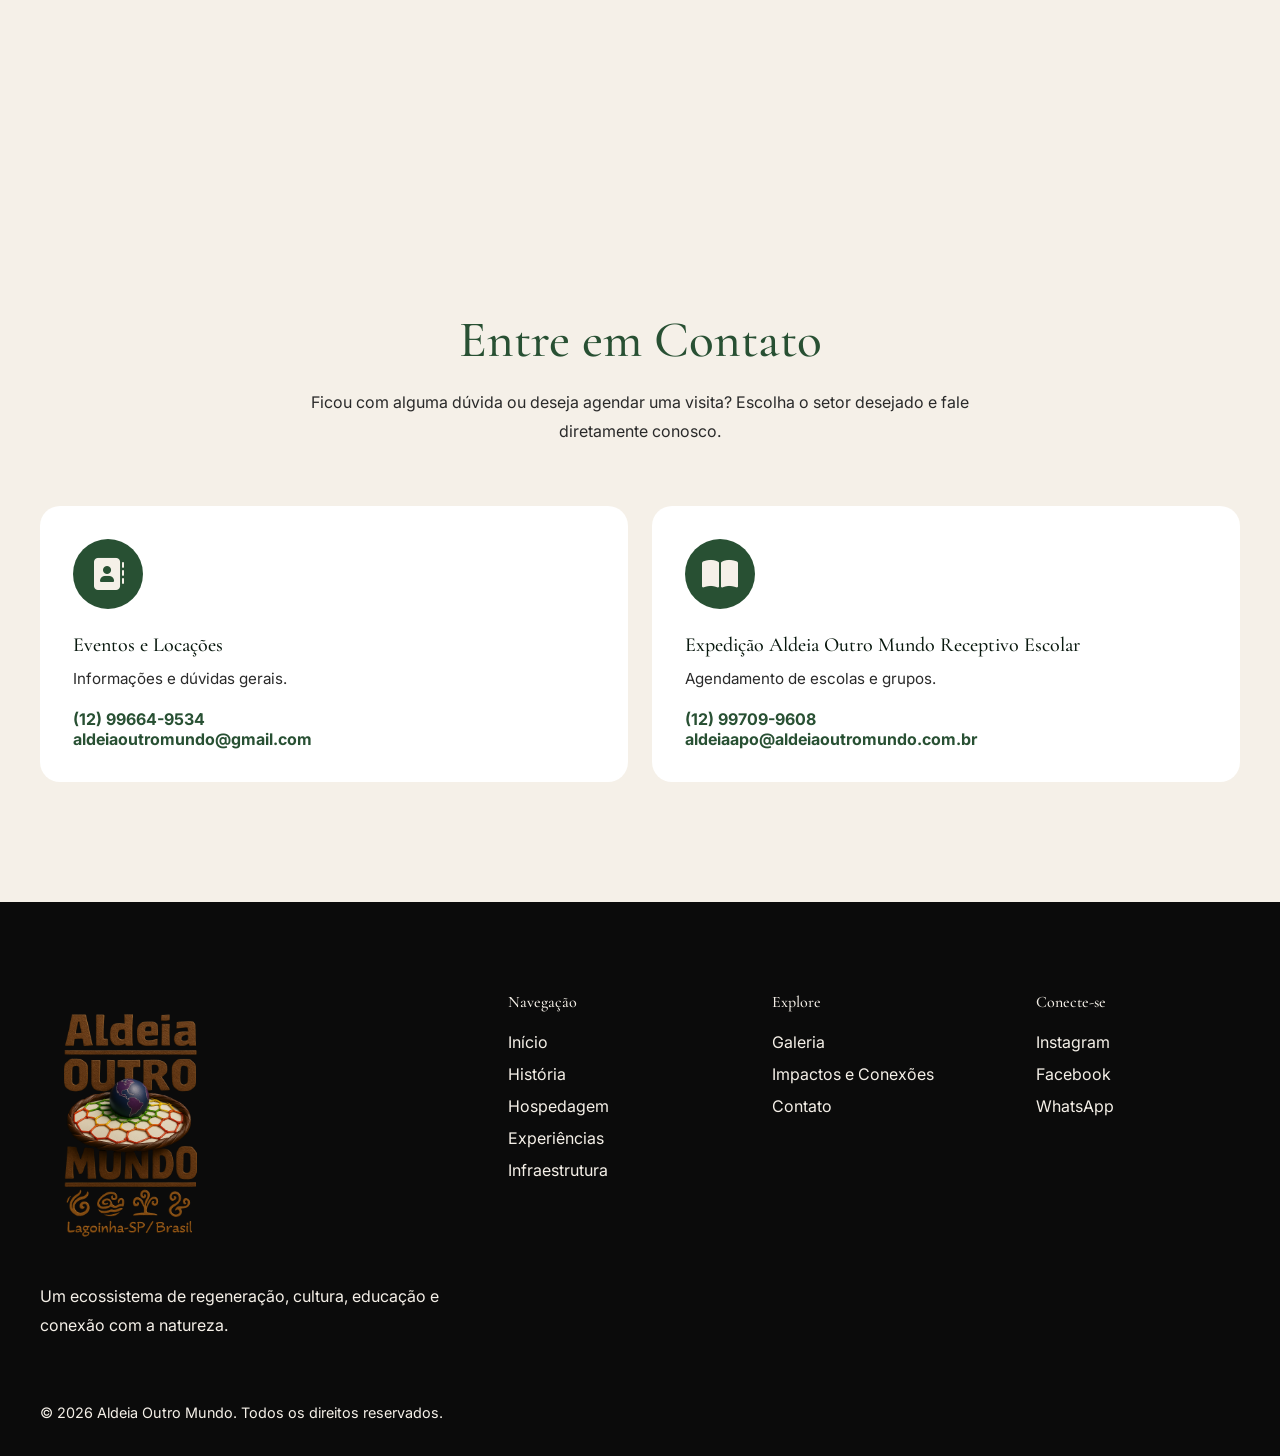
==== commit aeaac389: "ajuste vídeo home" ====
--- a/index.html
+++ b/index.html
@@ -110,14 +110,17 @@
 
         <div class="container">
           <div class="hero-content">
-            <span class="hero-tag reveal"> Educação • Ecologia • Arte </span>
-
-            <h1 class="reveal">Construindo um Futuro Consciente</h1>
+            <span class="hero-tag reveal"> Educação • Ecologia • Eventos </span>
+
+            <h1 class="reveal">
+              O maior ecossistema de experiências conscientes do Brasil.
+            </h1>
 
             <p class="reveal">
-              Nosso refúgio em Lagoinha/SP, onde Ecologia, Educação e Arte se
-              encontram. Um espaço para se reconectar com a natureza e celebrar
-              a vida em comunidade.
+              Nosso refúgio em Lagoinha/SP, onde sustentabilidade, permacultura,
+              educação e atividades culturais se encontram em harmonia com a
+              natureza, criando experiências de conexão, aprendizado e
+              transformação.
             </p>
 
             <div class="hero-buttons reveal">
@@ -140,6 +143,8 @@
             Descubra um pouco mais sobre nossa história, nossos projetos e a
             essência que conecta pessoas, natureza e transformação.
           </p>
+
+          <p><strong>Assista ao vídeo a seguir:</strong></p>
 
           <div class="video-wrapper">
             <div class="video-card">
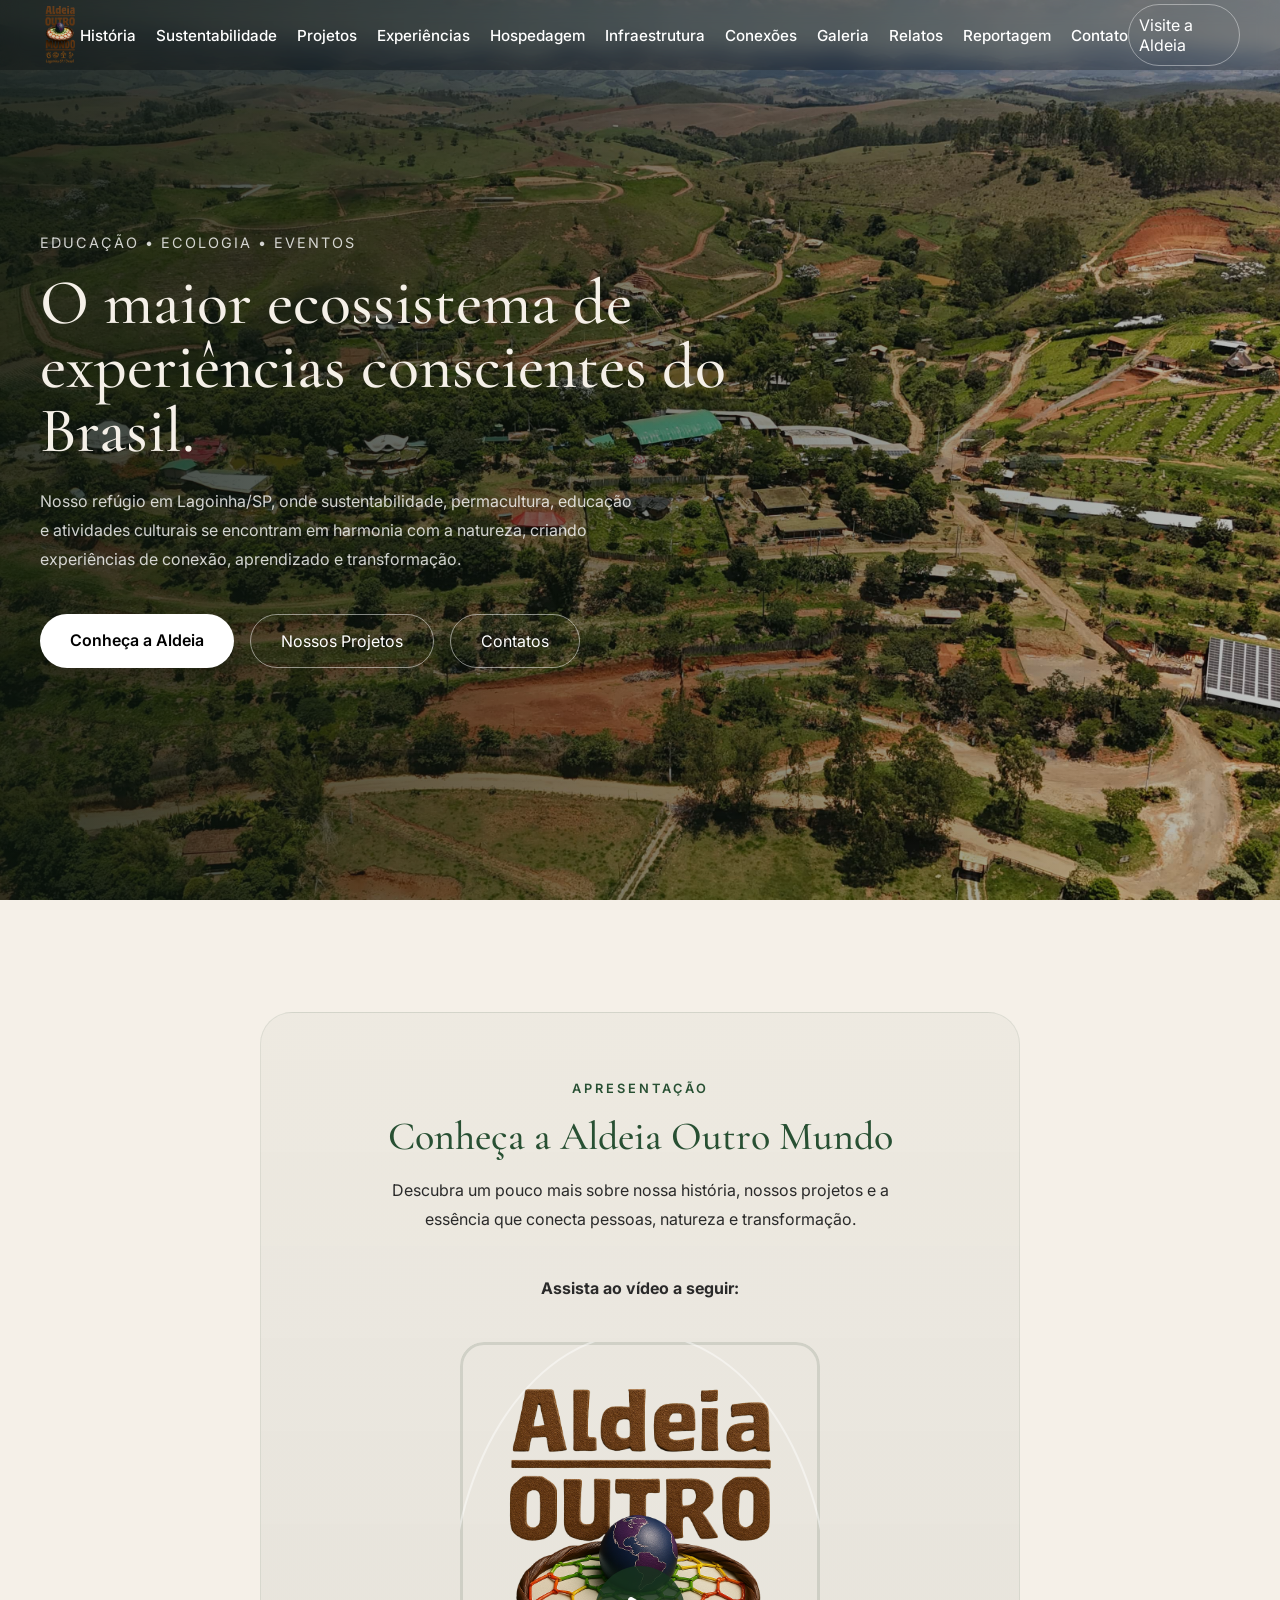
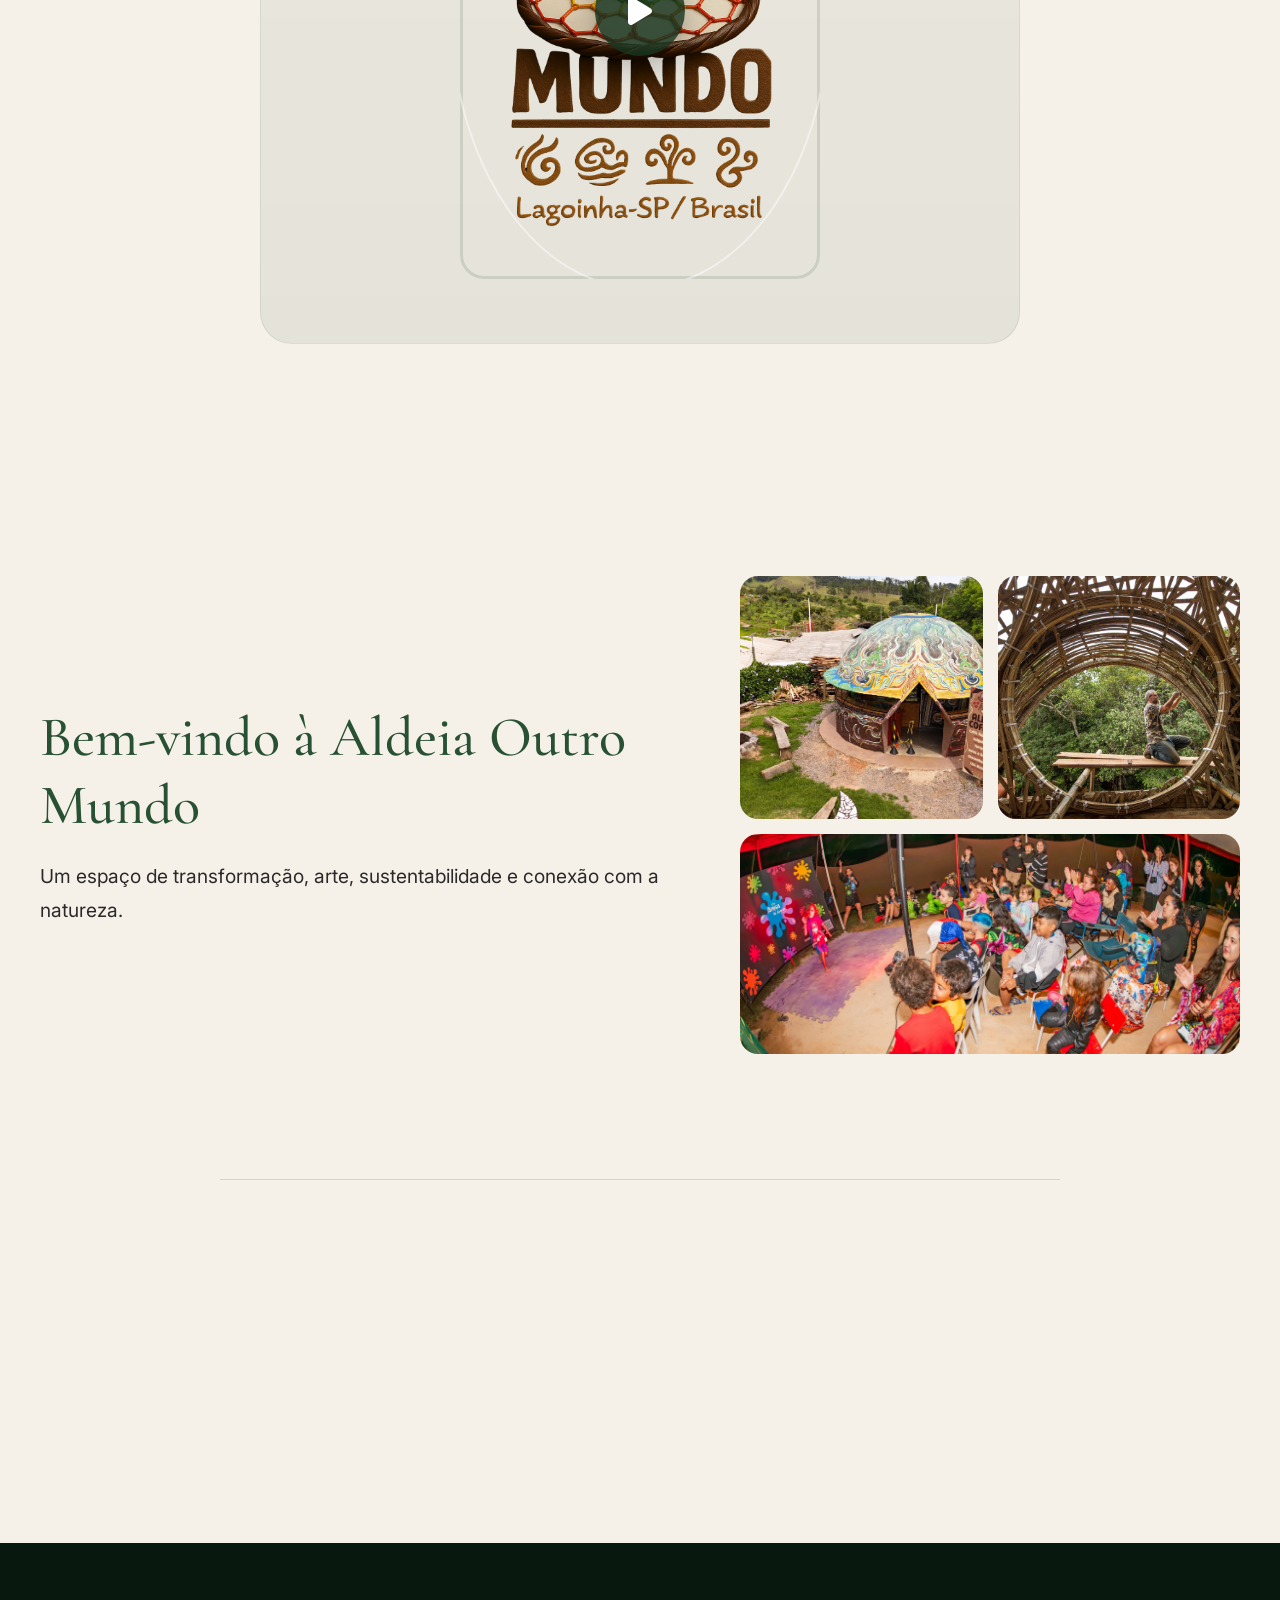
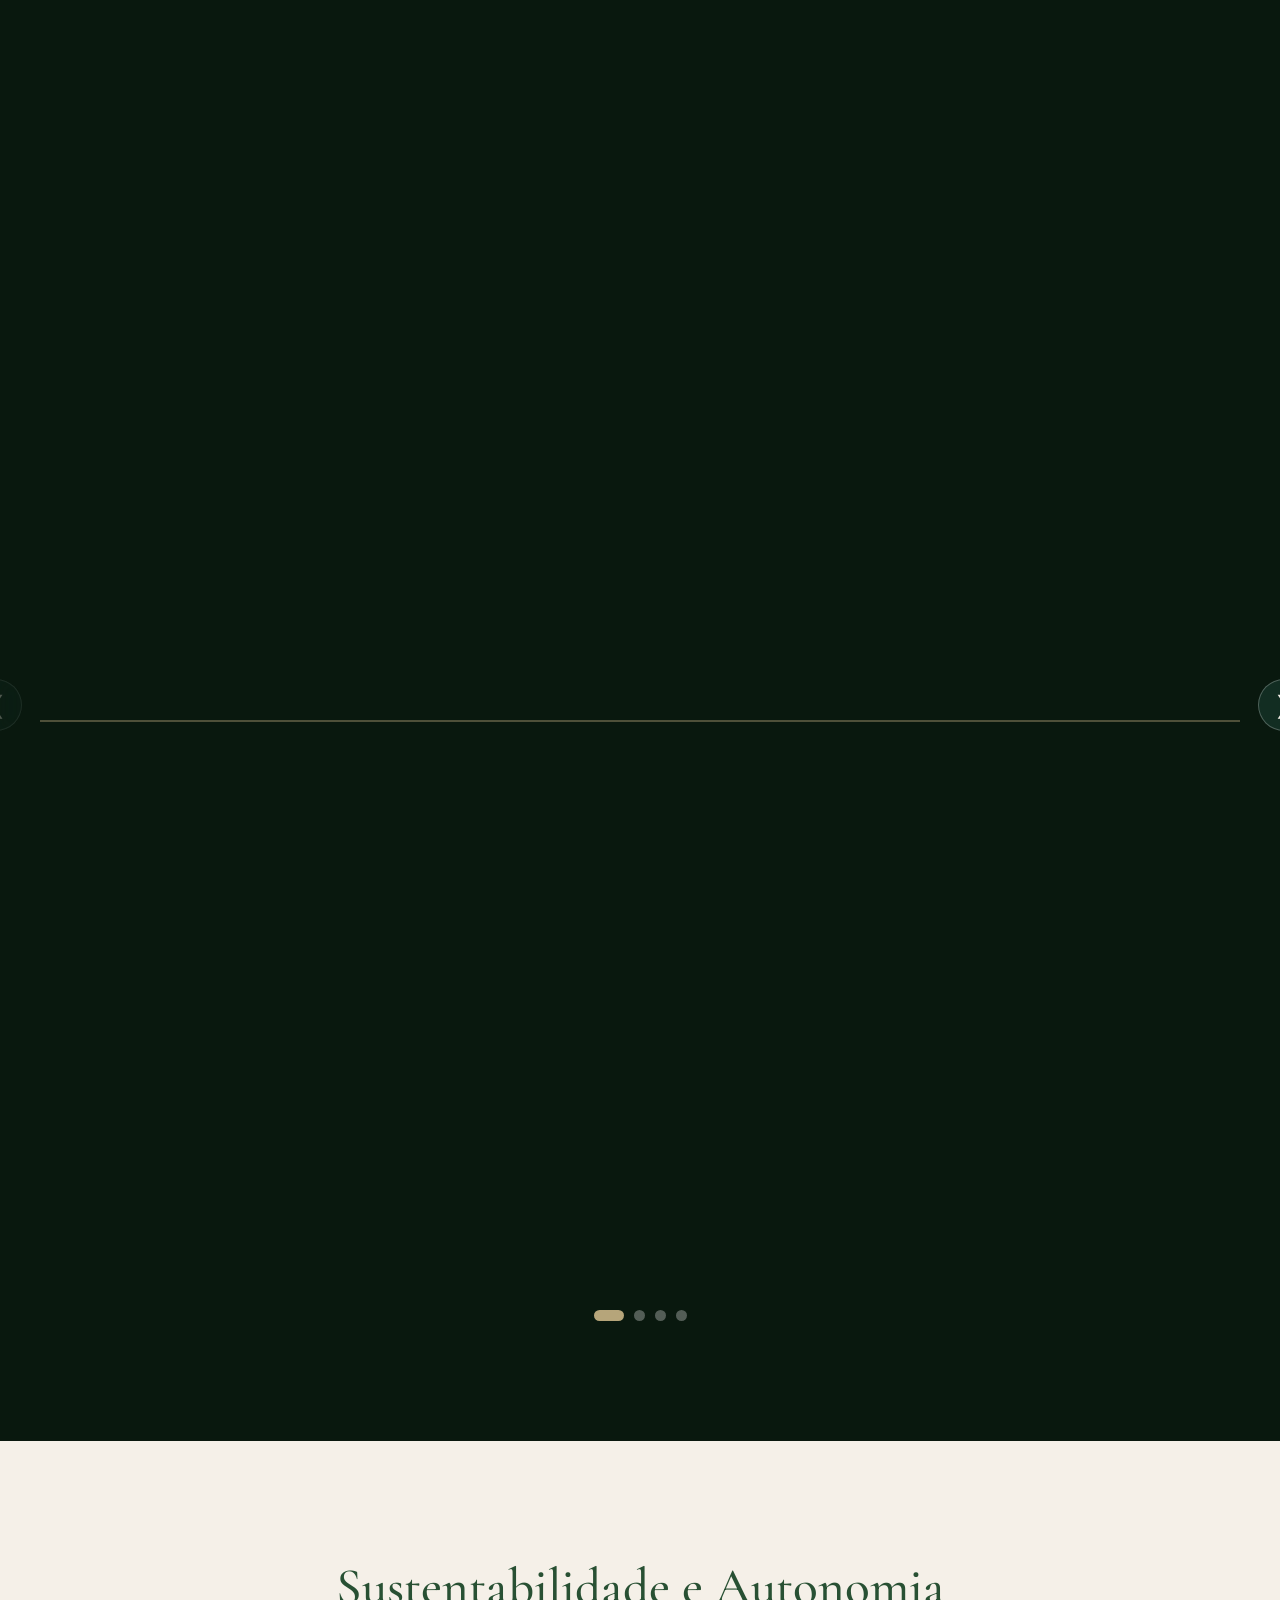
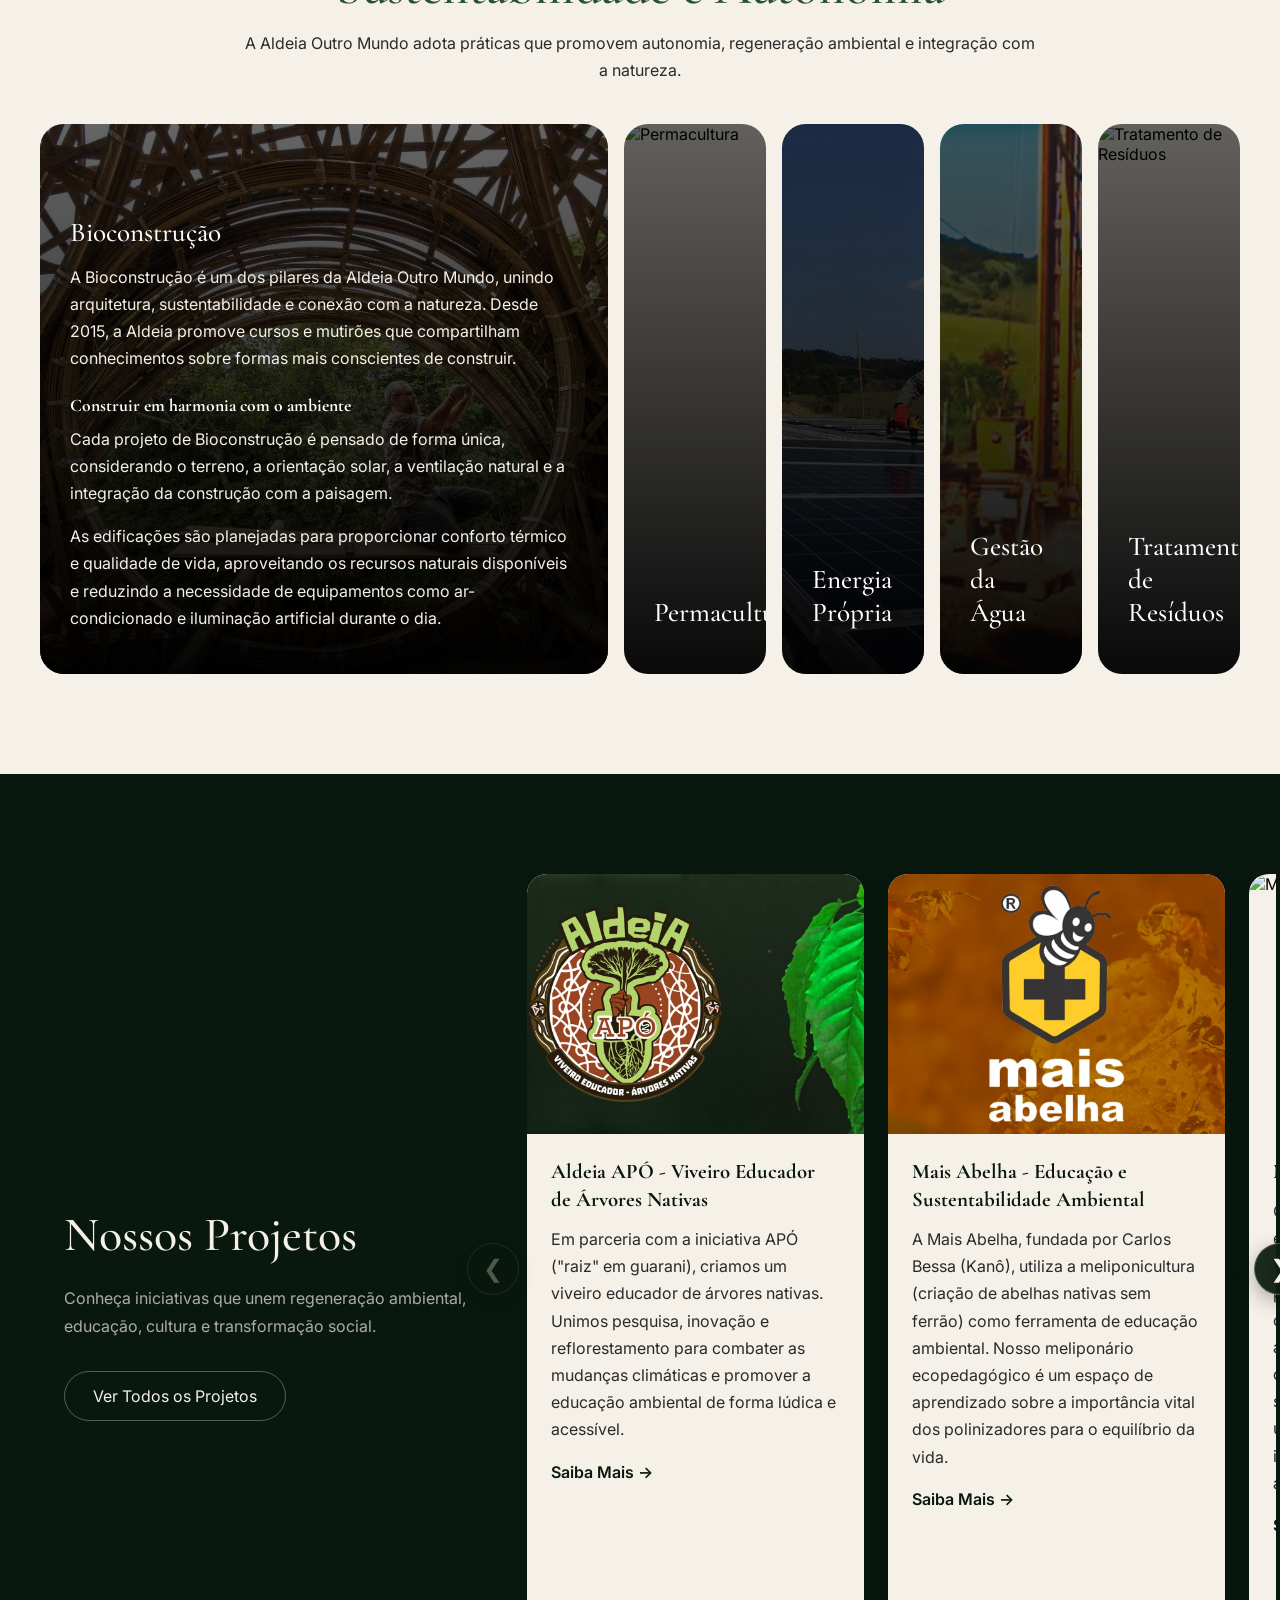
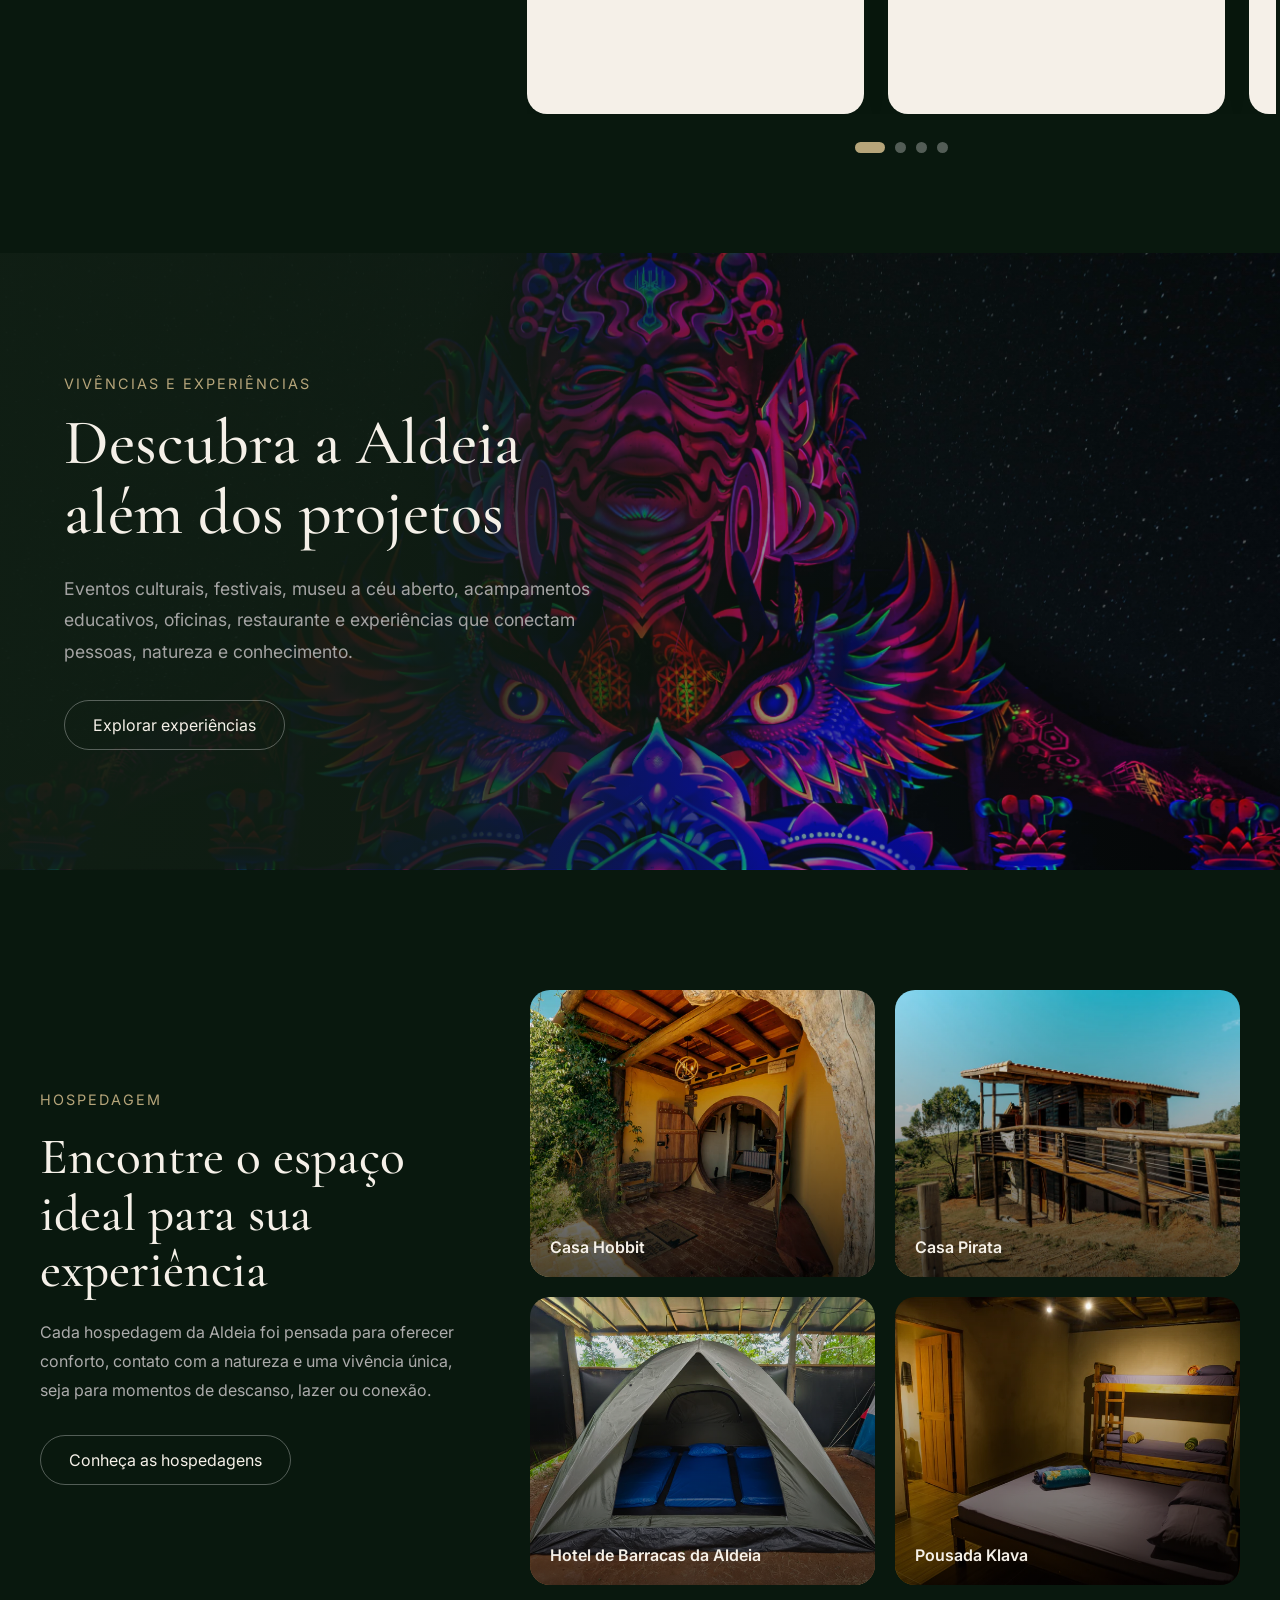
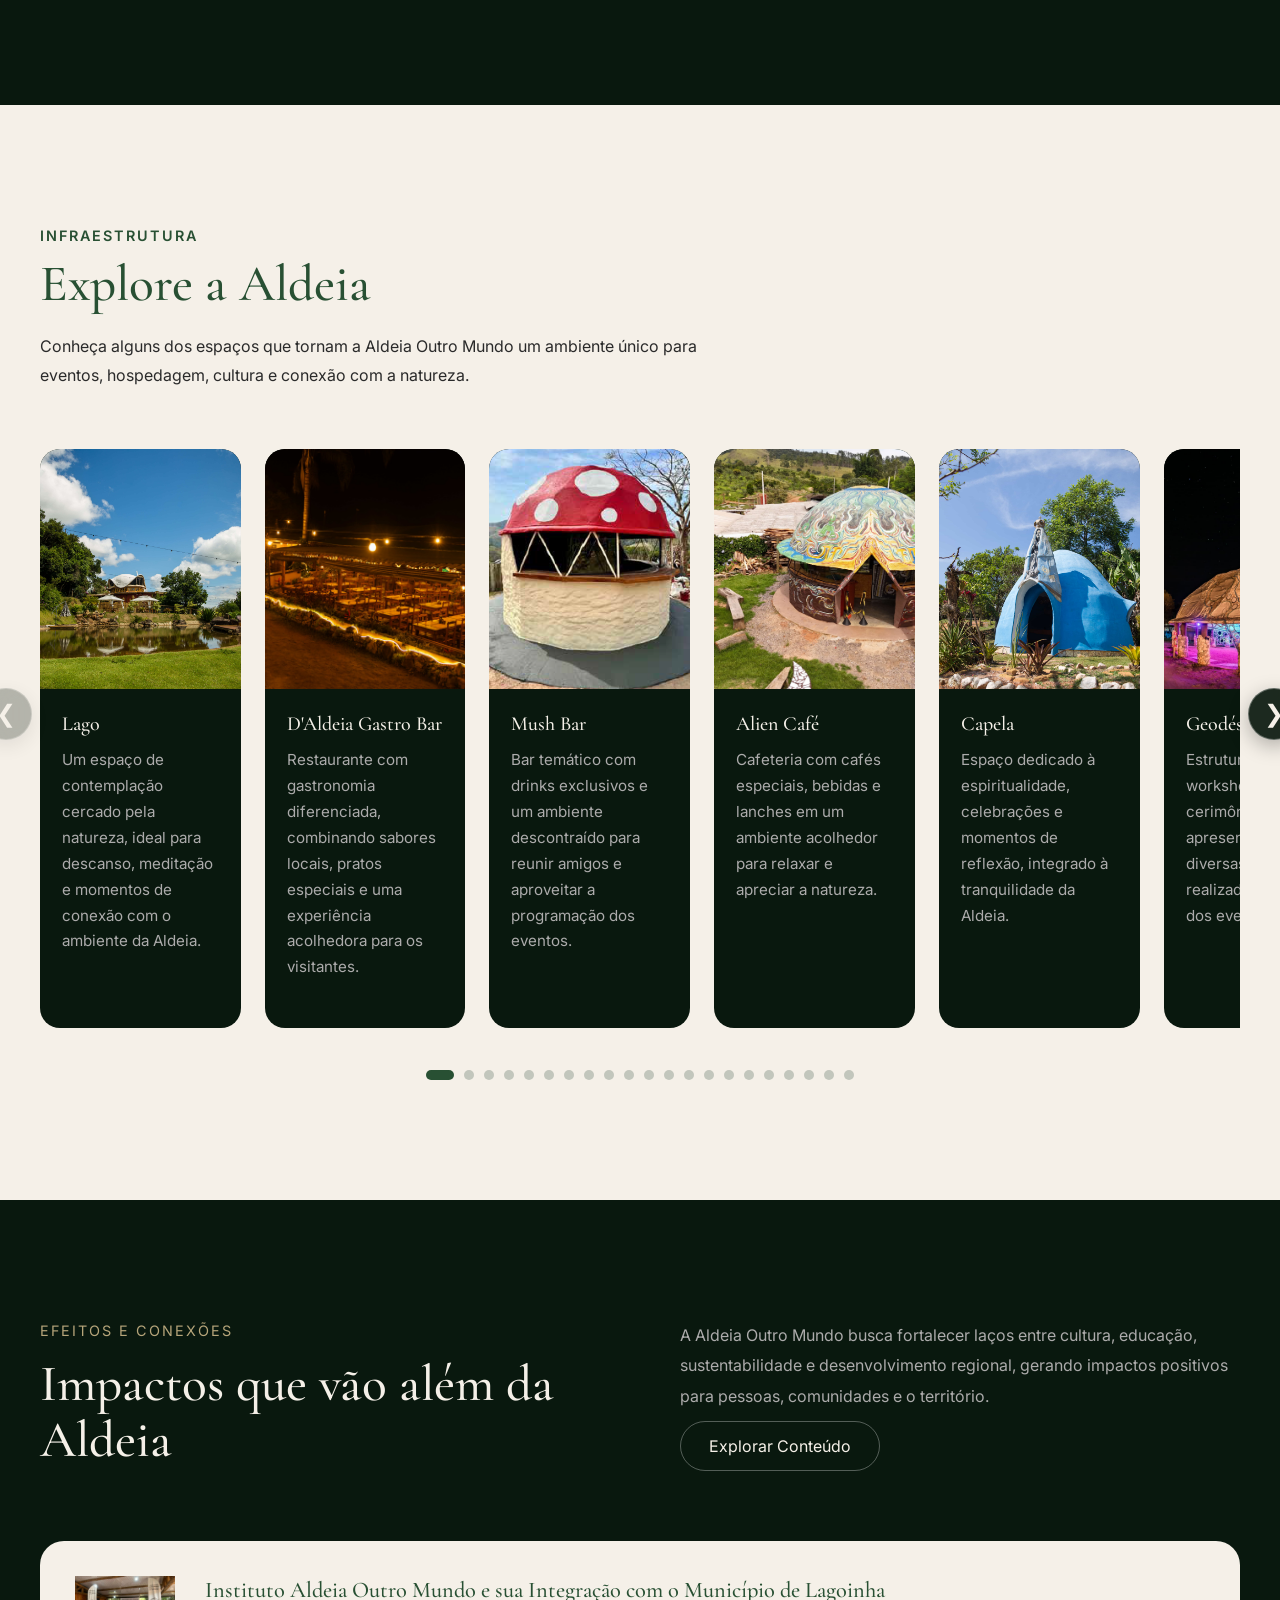
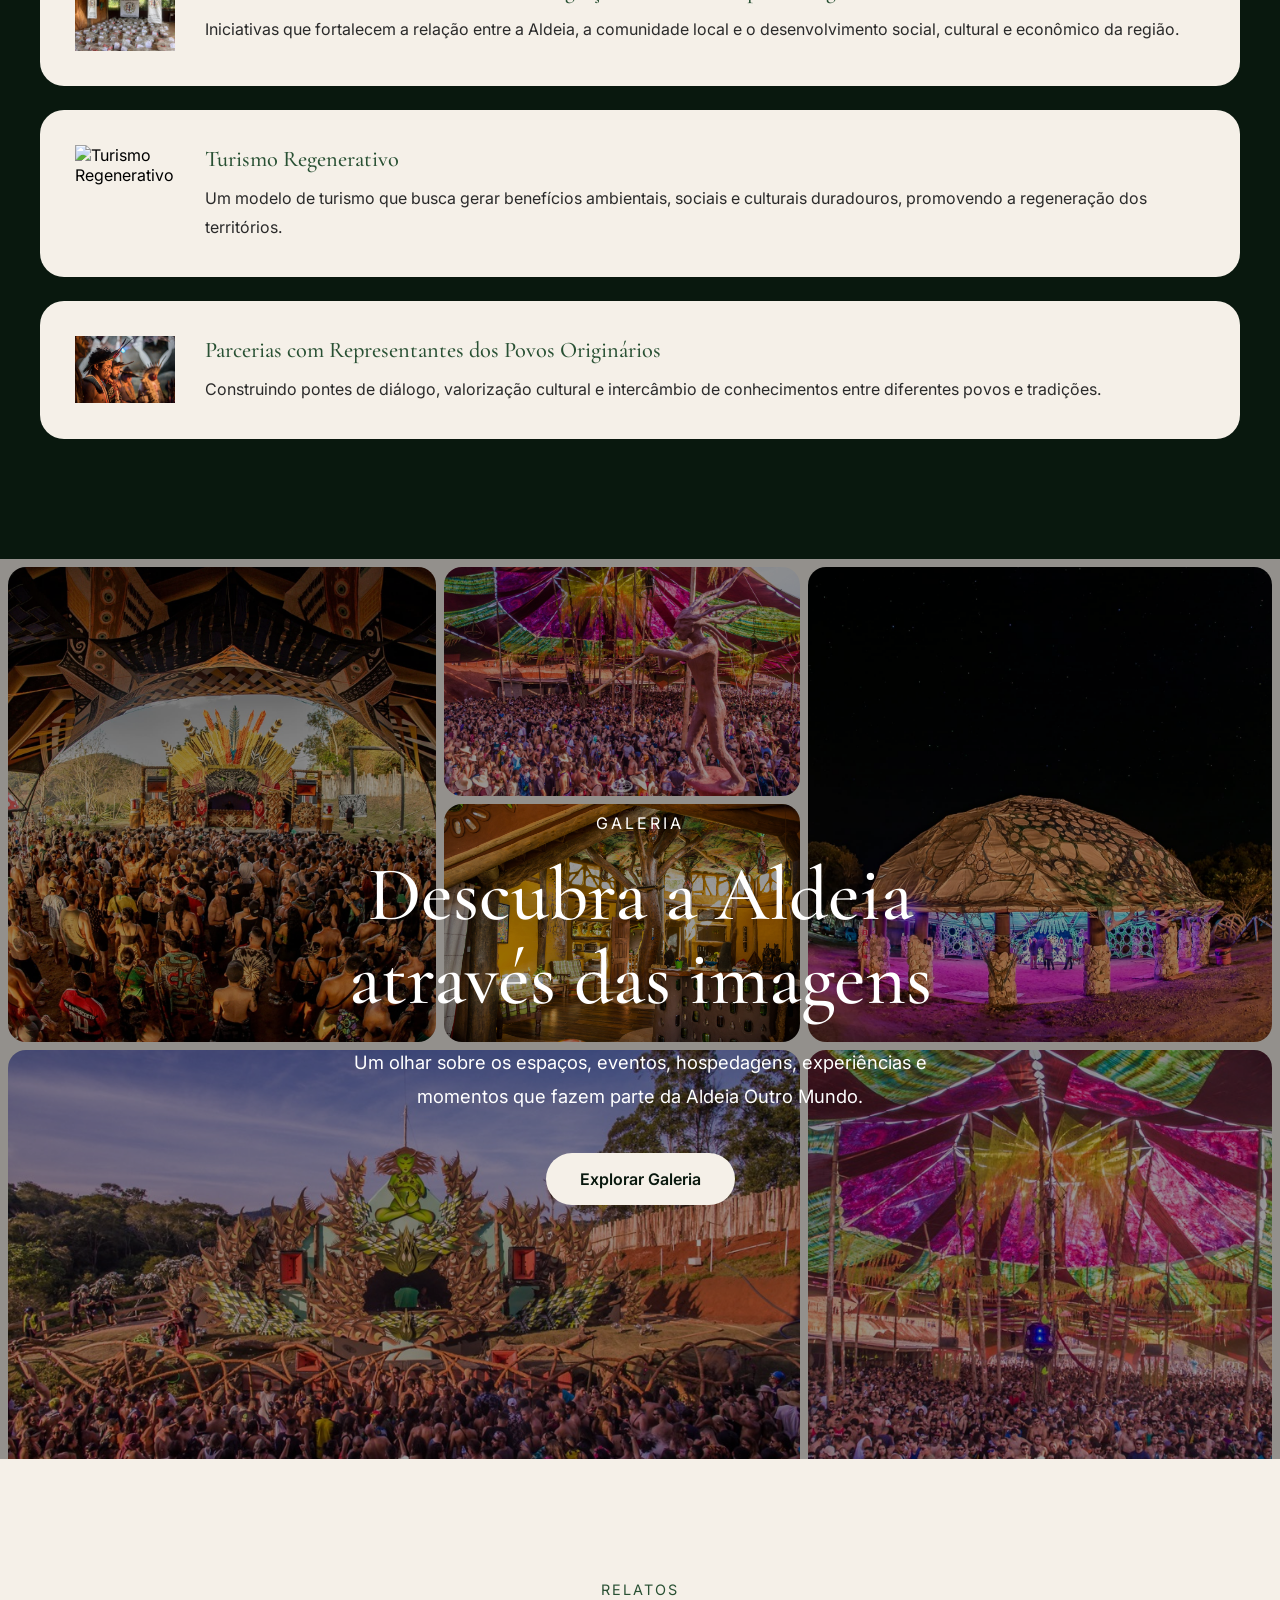
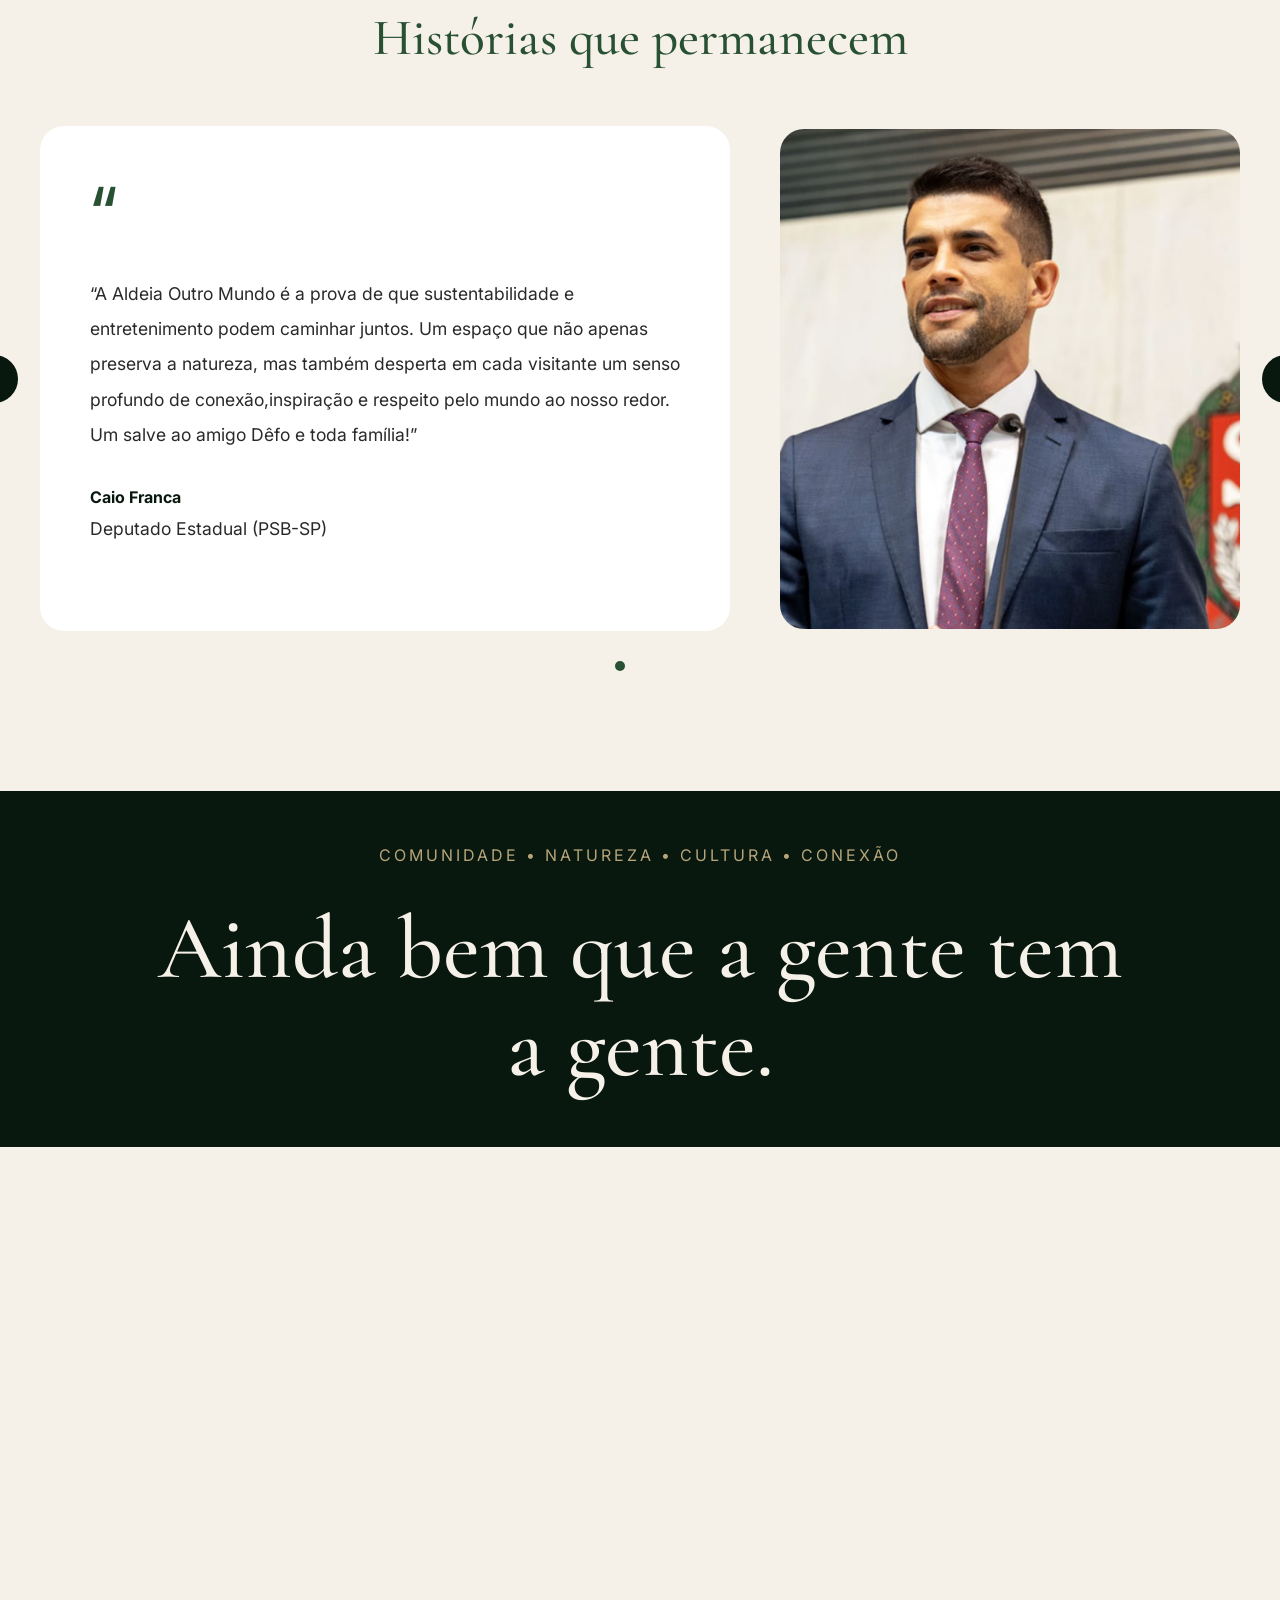
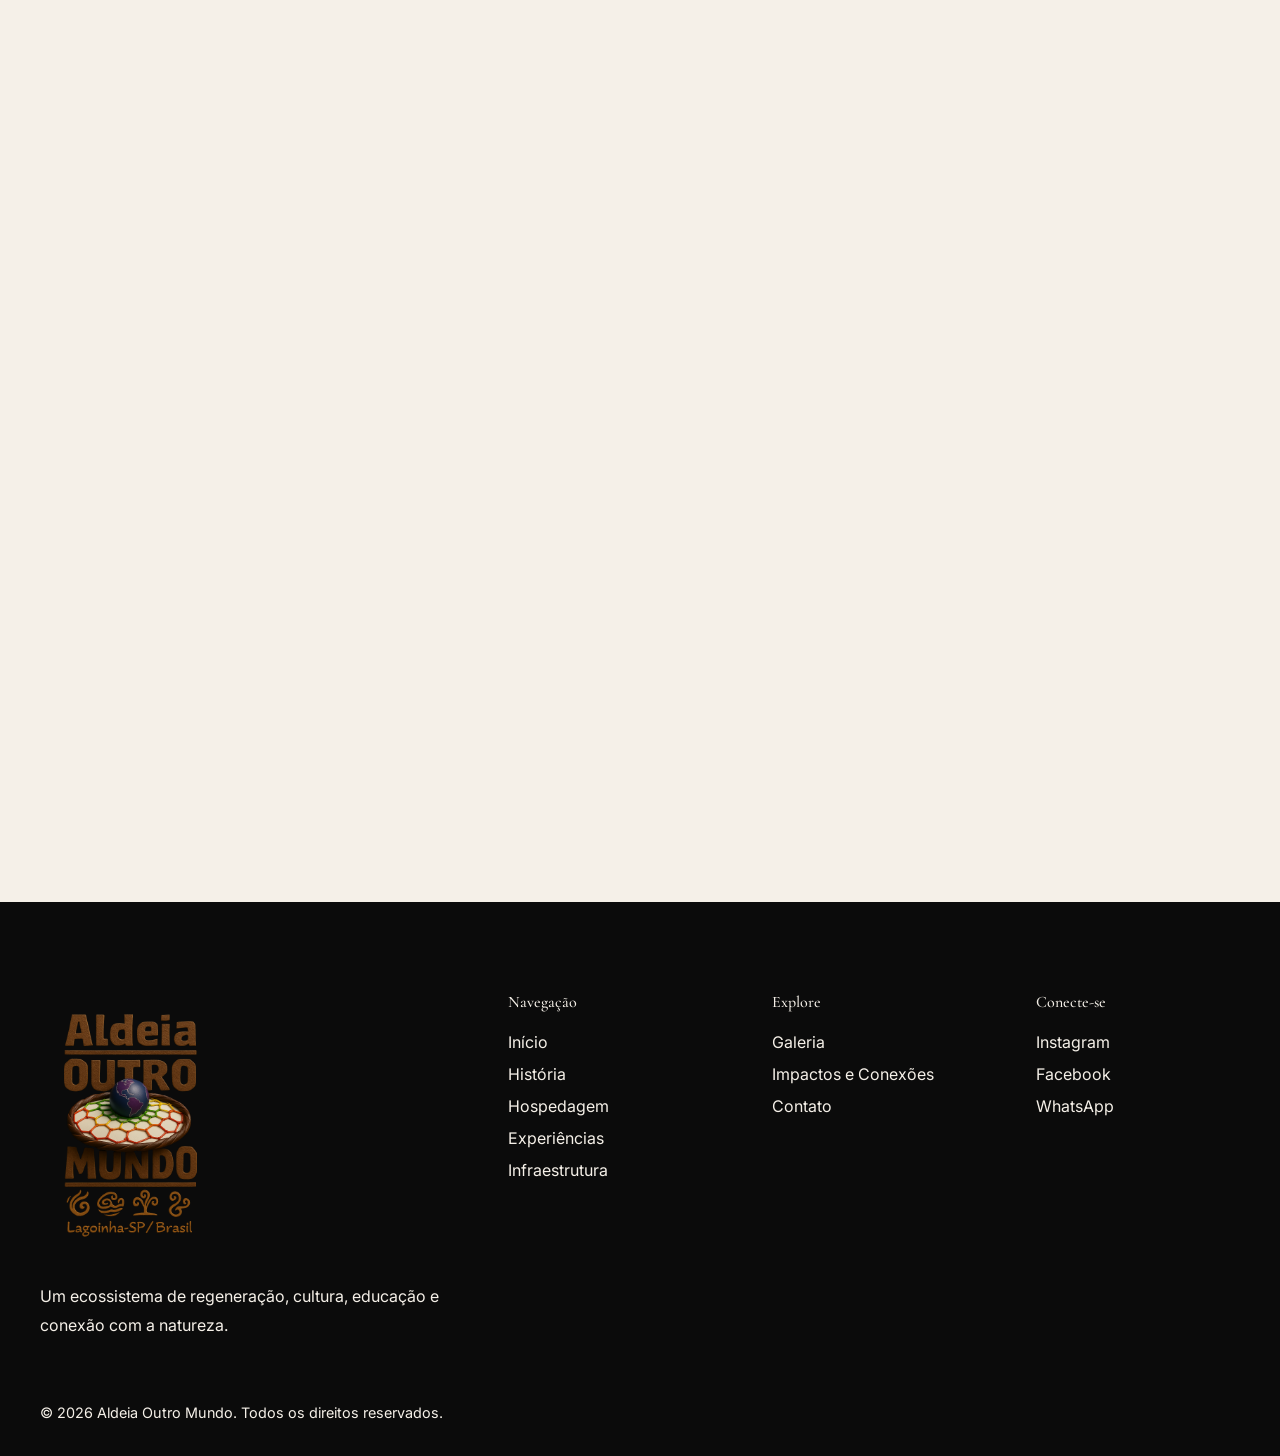
==== commit 620c3b82: "atualiza email de contato para domínio correto" ====
--- a/index.html
+++ b/index.html
@@ -1886,7 +1886,7 @@
 
               <span>(12) 99664-9534 </span>
               <br />
-              <span>aldeiaoutromundo@gmail.com</span>
+              <span>contato@aldeiaoutromundo.com.br</span>
             </a>
 
             <a
